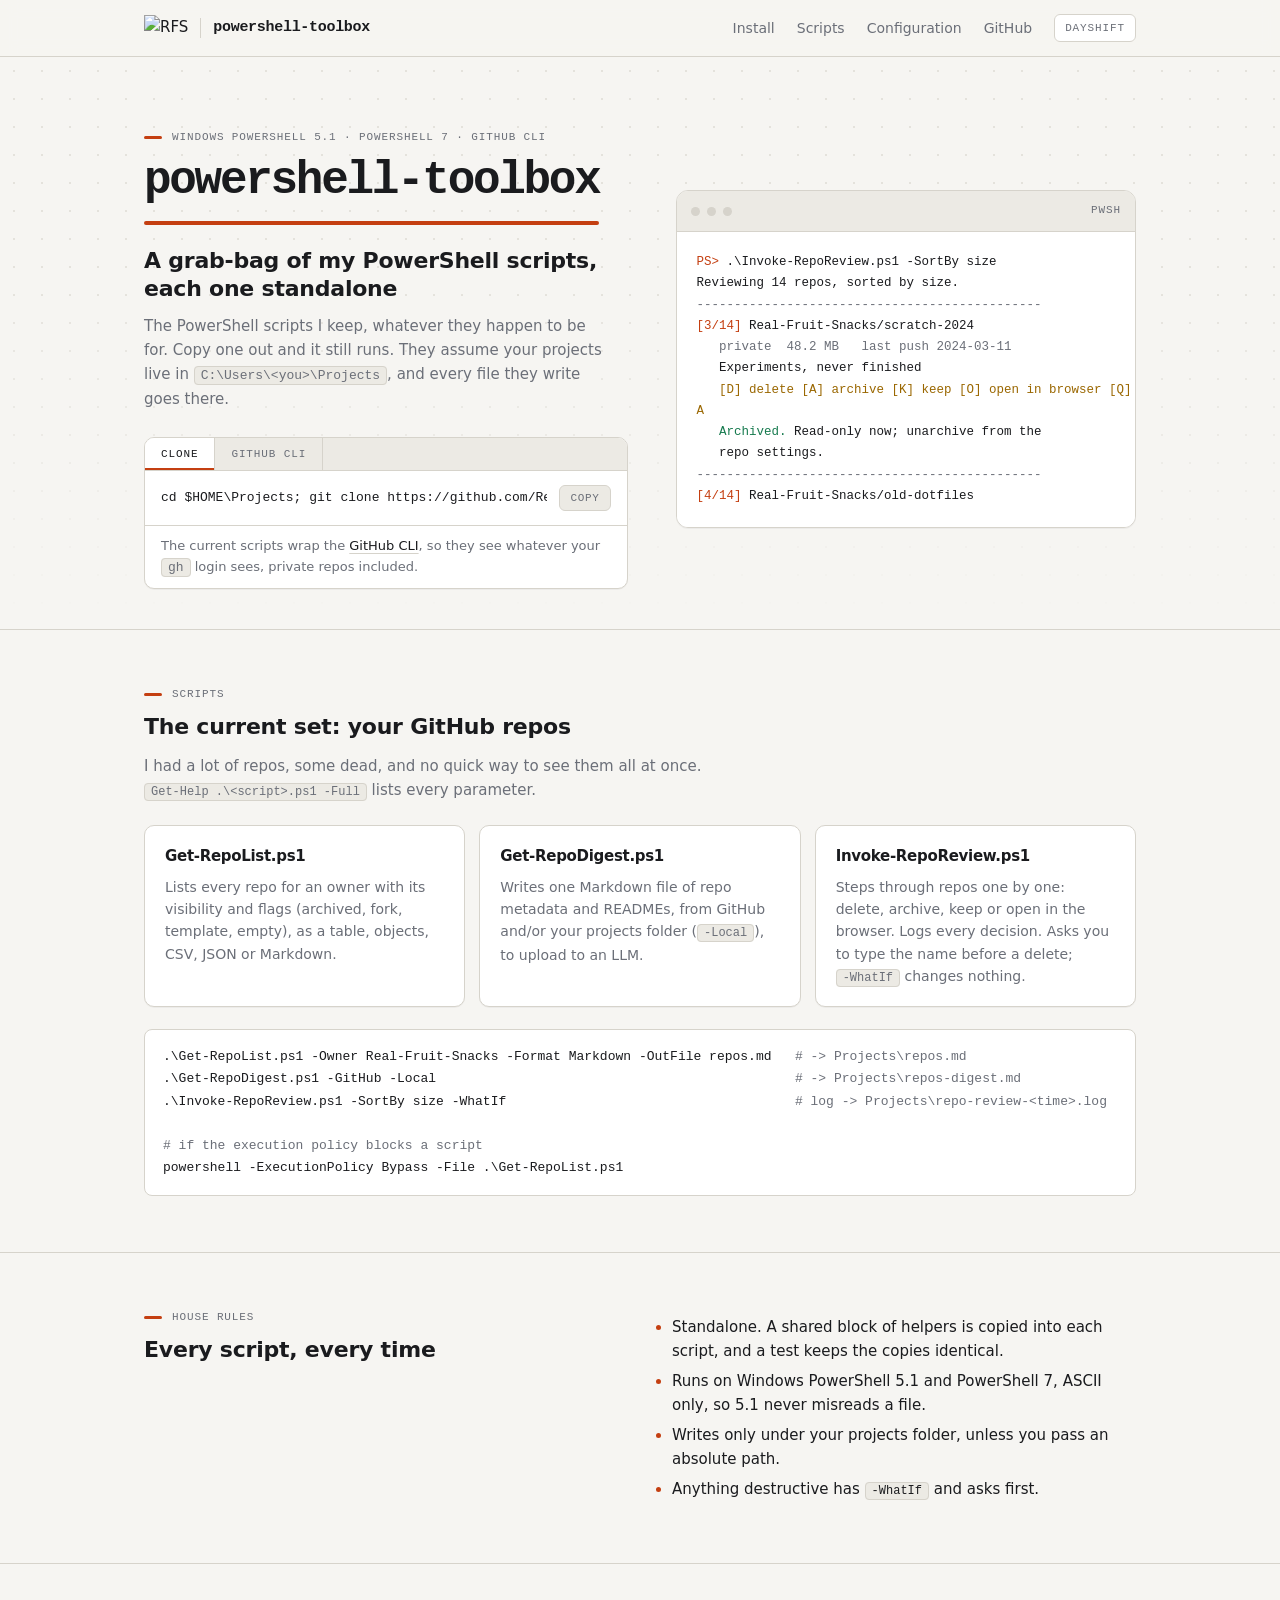
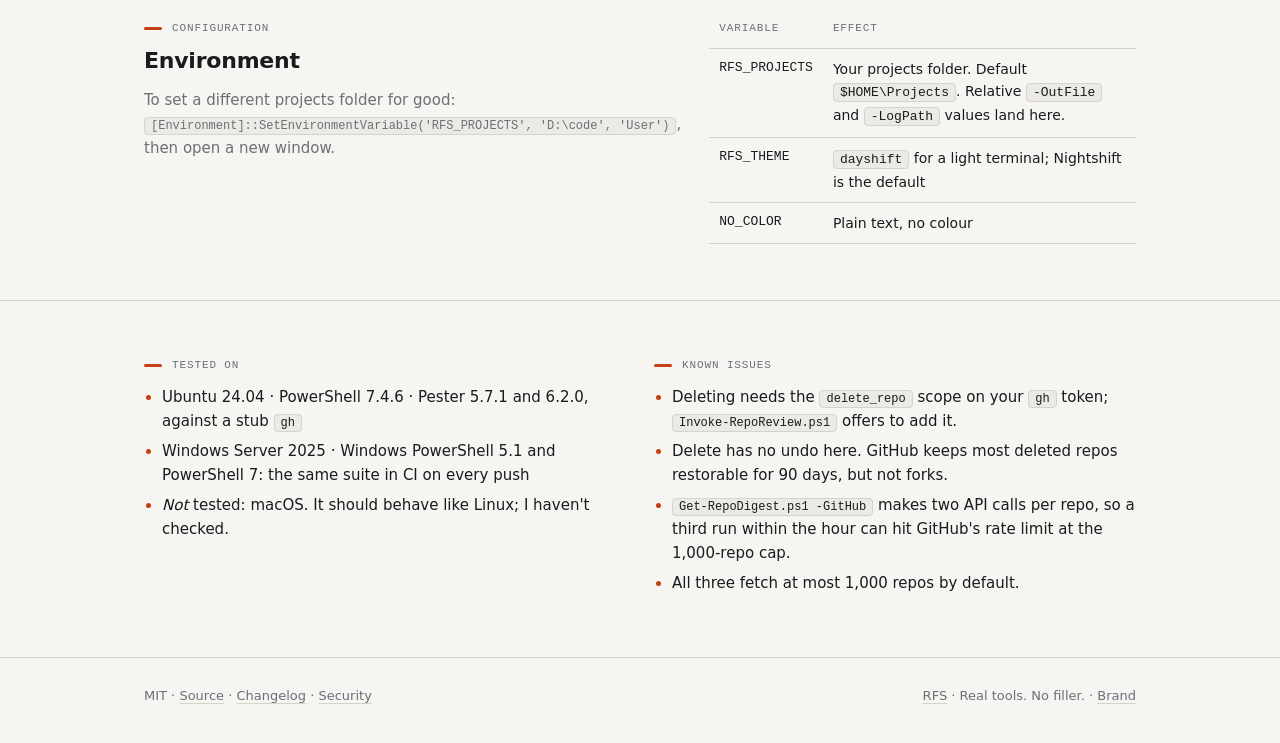
==== docs/index.html @ f589bc60 "Add a GitHub Pages site in docs/" ====
<!DOCTYPE html>
<html lang="en">
<head>
<meta charset="UTF-8">
<meta name="viewport" content="width=device-width, initial-scale=1.0">
<title>powershell-toolbox — a grab-bag of PowerShell scripts, each one standalone</title>
<meta name="description" content="Standalone PowerShell scripts. The current set lists, digests and reviews your GitHub repos through the GitHub CLI. Windows PowerShell 5.1 and PowerShell 7.">
<link rel="canonical" href="https://real-fruit-snacks.github.io/powershell-toolbox/">
<meta property="og:title" content="powershell-toolbox">
<meta property="og:description" content="A grab-bag of my PowerShell scripts, each one standalone">
<meta property="og:type" content="website">
<meta property="og:url" content="https://real-fruit-snacks.github.io/powershell-toolbox/">
<meta property="og:image" content="https://real-fruit-snacks.github.io/powershell-toolbox/assets/cover-dark.png">
<meta property="og:image:width" content="1200">
<meta property="og:image:height" content="560">
<meta property="og:image:alt" content="Invoke-RepoReview.ps1 in a PowerShell window: repo 3 of 14 shown with its size and last push, archived with A, then the next repo">
<meta name="twitter:card" content="summary_large_image">
<link rel="icon" href="assets/icon.svg" type="image/svg+xml">
<link rel="icon" href="assets/favicon.ico" sizes="48x48">
<link rel="apple-touch-icon" href="assets/apple-touch-icon.png">
<meta name="theme-color" content="#0C0D10">
<script>
  // Theme before first paint: a saved choice wins, otherwise follow the OS.
  (function () {
    try {
      var t = localStorage.getItem('rfs-theme');
      if (t === 'nightshift' || t === 'dayshift') document.documentElement.setAttribute('data-theme', t);
    } catch (e) {}
  })();
</script>
<link rel="preload" href="assets/fonts/ibm-plex-sans-latin-400-normal.woff2" as="font" type="font/woff2" crossorigin>
<link rel="preload" href="assets/fonts/ibm-plex-mono-latin-600-normal.woff2" as="font" type="font/woff2" crossorigin>
<link rel="stylesheet" href="assets/rfs.css">
<link rel="stylesheet" href="assets/site.css">
</head>
<body>

<header class="site">
  <div class="wrap">
    <a class="brand" href="https://real-fruit-snacks.github.io/" aria-label="RFS home">
      <picture>
        <source media="(prefers-color-scheme: dark)" srcset="https://raw.githubusercontent.com/Real-Fruit-Snacks/rfs-brand/main/assets/rfs-lockup-dark.svg">
        <img alt="RFS" src="https://raw.githubusercontent.com/Real-Fruit-Snacks/rfs-brand/main/assets/rfs-lockup-light.svg" data-lockup>
      </picture>
      <span class="sep" aria-hidden="true"></span>
      <span class="name">powershell-toolbox</span>
    </a>
    <nav>
      <a href="#install">Install</a>
      <a href="#scripts">Scripts</a>
      <a href="#config">Configuration</a>
      <a class="keep" href="https://github.com/Real-Fruit-Snacks/powershell-toolbox">GitHub</a>
      <button class="toggle" type="button" id="theme" aria-label="Switch between Nightshift and Dayshift"><span class="night">Nightshift</span><span class="day">Dayshift</span></button>
    </nav>
  </div>
</header>

<div class="hero">
  <div class="grid-bg" aria-hidden="true"></div>
  <div class="glow" aria-hidden="true"></div>
  <div class="wrap">
    <div>
      <p class="label">Windows PowerShell 5.1 · PowerShell 7 · GitHub CLI</p>
      <h1 class="long">powershell-toolbox</h1>
      <p class="lead">A grab-bag of my PowerShell scripts, each one standalone</p>
      <p class="sub">The PowerShell scripts I keep, whatever they happen to be for. Copy one out and it still runs. They assume your projects live in <code>C:\Users\&lt;you&gt;\Projects</code>, and every file they write goes there.</p>

      <div class="install" id="install">
        <div class="tabs" role="tablist">
          <button role="tab" aria-selected="true" data-pane="clone">Clone</button>
          <button role="tab" aria-selected="false" data-pane="gh">GitHub CLI</button>
        </div>
        <div class="pane" data-active data-id="clone"><pre><code>cd $HOME\Projects; git clone https://github.com/Real-Fruit-Snacks/powershell-toolbox; cd powershell-toolbox</code></pre><button class="copy" data-copy="cd $HOME\Projects; git clone https://github.com/Real-Fruit-Snacks/powershell-toolbox; cd powershell-toolbox">Copy</button></div>
        <div class="pane" data-id="gh"><pre><code>winget install GitHub.cli; gh auth login</code></pre><button class="copy" data-copy="winget install GitHub.cli; gh auth login">Copy</button></div>
        <div class="foot">The current scripts wrap the <a href="https://cli.github.com/">GitHub CLI</a>, so they see whatever your <code>gh</code> login sees, private repos included.</div>
      </div>
    </div>
    <div class="term" aria-label="Example: Invoke-RepoReview.ps1 archiving a repo">
      <div class="bar"><i></i><i></i><i></i><span>pwsh</span></div>
<pre><code><span class="p">PS&gt;</span> .\Invoke-RepoReview.ps1 -SortBy size
Reviewing 14 repos, sorted by size.
<span class="c">----------------------------------------------</span>
<span class="p">[3/14]</span> Real-Fruit-Snacks/scratch-2024
   <span class="c">private  48.2 MB   last push 2024-03-11</span>
   Experiments, never finished
   <span class="a">[D] delete [A] archive [K] keep [O] open in browser [Q] quit</span>
<span class="a">A</span>
   <span class="s">Archived.</span> Read-only now; unarchive from the
   repo settings.
<span class="c">----------------------------------------------</span>
<span class="p">[4/14]</span> Real-Fruit-Snacks/old-dotfiles</code></pre>
    </div>
  </div>
</div>

<section id="scripts">
  <div class="wrap">
    <p class="label">Scripts</p>
    <h2>The current set: your GitHub repos</h2>
    <p class="mute" style="max-width:70ch">I had a lot of repos, some dead, and no quick way to see them all at once. <code>Get-Help .\&lt;script&gt;.ps1 -Full</code> lists every parameter.</p>
    <div class="cards" style="margin-top:22px">
      <div class="card"><h3>Get-RepoList.ps1</h3><p>Lists every repo for an owner with its visibility and flags (archived, fork, template, empty), as a table, objects, CSV, JSON or Markdown.</p></div>
      <div class="card"><h3>Get-RepoDigest.ps1</h3><p>Writes one Markdown file of repo metadata and READMEs, from GitHub and/or your projects folder (<code>-Local</code>), to upload to an LLM.</p></div>
      <div class="card"><h3>Invoke-RepoReview.ps1</h3><p>Steps through repos one by one: delete, archive, keep or open in the browser. Logs every decision. Asks you to type the name before a delete; <code>-WhatIf</code> changes nothing.</p></div>
    </div>
    <pre style="margin-top:22px"><code>.\Get-RepoList.ps1 -Owner Real-Fruit-Snacks -Format Markdown -OutFile repos.md   <span class="c"># -&gt; Projects\repos.md</span>
.\Get-RepoDigest.ps1 -GitHub -Local                                              <span class="c"># -&gt; Projects\repos-digest.md</span>
.\Invoke-RepoReview.ps1 -SortBy size -WhatIf                                     <span class="c"># log -&gt; Projects\repo-review-&lt;time&gt;.log</span>

<span class="c"># if the execution policy blocks a script</span>
powershell -ExecutionPolicy Bypass -File .\Get-RepoList.ps1</code></pre>
  </div>
</section>

<section id="rules">
  <div class="wrap two">
    <div>
      <p class="label">House rules</p>
      <h2>Every script, every time</h2>
    </div>
    <ul class="plain">
      <li>Standalone. A shared block of helpers is copied into each script, and a test keeps the copies identical.</li>
      <li>Runs on Windows PowerShell 5.1 and PowerShell 7, ASCII only, so 5.1 never misreads a file.</li>
      <li>Writes only under your projects folder, unless you pass an absolute path.</li>
      <li>Anything destructive has <code>-WhatIf</code> and asks first.</li>
    </ul>
  </div>
</section>

<section id="config">
  <div class="wrap two">
    <div>
      <p class="label">Configuration</p>
      <h2>Environment</h2>
      <p class="mute">To set a different projects folder for good: <code>[Environment]::SetEnvironmentVariable('RFS_PROJECTS', 'D:\code', 'User')</code>, then open a new window.</p>
    </div>
    <table>
      <tr><th>Variable</th><th>Effect</th></tr>
      <tr><td>RFS_PROJECTS</td><td>Your projects folder. Default <code>$HOME\Projects</code>. Relative <code>-OutFile</code> and <code>-LogPath</code> values land here.</td></tr>
      <tr><td>RFS_THEME</td><td><code>dayshift</code> for a light terminal; Nightshift is the default</td></tr>
      <tr><td>NO_COLOR</td><td>Plain text, no colour</td></tr>
    </table>
  </div>
</section>

<section id="tested">
  <div class="wrap two">
    <div>
      <p class="label">Tested on</p>
      <ul class="plain">
        <li>Ubuntu 24.04 · PowerShell 7.4.6 · Pester 5.7.1 and 6.2.0, against a stub <code>gh</code></li>
        <li>Windows Server 2025 · Windows PowerShell 5.1 and PowerShell 7: the same suite in CI on every push</li>
        <li><em>Not</em> tested: macOS. It should behave like Linux; I haven't checked.</li>
      </ul>
    </div>
    <div>
      <p class="label">Known issues</p>
      <ul class="plain">
        <li>Deleting needs the <code>delete_repo</code> scope on your <code>gh</code> token; <code>Invoke-RepoReview.ps1</code> offers to add it.</li>
        <li>Delete has no undo here. GitHub keeps most deleted repos restorable for 90 days, but not forks.</li>
        <li><code>Get-RepoDigest.ps1 -GitHub</code> makes two API calls per repo, so a third run within the hour can hit GitHub's rate limit at the 1,000-repo cap.</li>
        <li>All three fetch at most 1,000 repos by default.</li>
      </ul>
    </div>
  </div>
</section>

<footer>
  <div class="wrap">
    <span>MIT · <a href="https://github.com/Real-Fruit-Snacks/powershell-toolbox">Source</a> · <a href="https://github.com/Real-Fruit-Snacks/powershell-toolbox/blob/main/CHANGELOG.md">Changelog</a> · <a href="https://github.com/Real-Fruit-Snacks/powershell-toolbox/blob/main/SECURITY.md">Security</a></span>
    <span><a href="https://real-fruit-snacks.github.io/">RFS</a> · Real tools. No filler. · <a href="https://github.com/Real-Fruit-Snacks/rfs-brand/blob/main/BRAND.md">Brand</a></span>
  </div>
</footer>

<script src="assets/site.js"></script>
</body>
</html>
---- docs/assets/rfs.css ----
/* RFS themes — Nightshift (default, dark) and Dayshift (light). Accent color is Ember. */
:root, :root[data-theme="nightshift"]{
  --rfs-bg:#0C0D10;
  --rfs-surface:#13151A;
  --rfs-raised:#1A1D24;
  --rfs-line:#262A33;
  --rfs-text:#E8E6E1;
  --rfs-mute:#8A8F99;
  --rfs-primary:#FF6A3D;
  --rfs-accent:#FFC247;
  --rfs-signal:#3DDC97;
  --rfs-code-bg:#070809;
  --rfs-font-sans:"IBM Plex Sans", Inter, system-ui, sans-serif;
  --rfs-font-mono:"IBM Plex Mono", "JetBrains Mono", ui-monospace, monospace;
}
@media (prefers-color-scheme: light){:root:not([data-theme="nightshift"]){
  --rfs-bg:#F6F5F2;
  --rfs-surface:#FFFFFF;
  --rfs-raised:#ECEAE4;
  --rfs-line:#D6D3CB;
  --rfs-text:#1A1B1E;
  --rfs-mute:#6B6F78;
  --rfs-primary:#C43F11;
  --rfs-accent:#9A6700;
  --rfs-signal:#167A4E;
  --rfs-code-bg:#FFFFFF;
}}
:root[data-theme="dayshift"]{
  --rfs-bg:#F6F5F2;
  --rfs-surface:#FFFFFF;
  --rfs-raised:#ECEAE4;
  --rfs-line:#D6D3CB;
  --rfs-text:#1A1B1E;
  --rfs-mute:#6B6F78;
  --rfs-primary:#C43F11;
  --rfs-accent:#9A6700;
  --rfs-signal:#167A4E;
  --rfs-code-bg:#FFFFFF;
}
---- docs/assets/site.css ----
/* RFS project page styles (shared by every Real-Fruit-Snacks tool page). Colours: rfs.css. */
@font-face { font-family: "IBM Plex Sans"; font-weight: 400; font-display: swap; src: url(fonts/ibm-plex-sans-latin-400-normal.woff2) format("woff2"); }
@font-face { font-family: "IBM Plex Sans"; font-weight: 600; font-display: swap; src: url(fonts/ibm-plex-sans-latin-600-normal.woff2) format("woff2"); }
@font-face { font-family: "IBM Plex Sans"; font-weight: 700; font-display: swap; src: url(fonts/ibm-plex-sans-latin-700-normal.woff2) format("woff2"); }
@font-face { font-family: "IBM Plex Mono"; font-weight: 400; font-display: swap; src: url(fonts/ibm-plex-mono-latin-400-normal.woff2) format("woff2"); }
@font-face { font-family: "IBM Plex Mono"; font-weight: 500; font-display: swap; src: url(fonts/ibm-plex-mono-latin-500-normal.woff2) format("woff2"); }
@font-face { font-family: "IBM Plex Mono"; font-weight: 600; font-display: swap; src: url(fonts/ibm-plex-mono-latin-600-normal.woff2) format("woff2"); }

:root { --glow: 0 0 0 transparent; --card-shadow: none; color-scheme: dark; }
:root[data-theme="dayshift"] { color-scheme: light; --card-shadow: 0 1px 0 rgba(0,0,0,.04); }
@media (prefers-color-scheme: light) { :root:not([data-theme="nightshift"]) { color-scheme: light; --card-shadow: 0 1px 0 rgba(0,0,0,.04); } }

* { box-sizing: border-box; }
html { background: var(--rfs-bg); scroll-behavior: smooth; }
body { margin: 0; background: var(--rfs-bg); color: var(--rfs-text); font-family: var(--rfs-font-sans);
  font-size: 15px; line-height: 1.6; -webkit-font-smoothing: antialiased; }
::selection { background: color-mix(in srgb, var(--rfs-primary) 28%, transparent); }
a { color: var(--rfs-text); text-decoration: underline; text-decoration-color: var(--rfs-line); text-underline-offset: 3px; }
a:hover { text-decoration-color: var(--rfs-primary); }
code, kbd { font-family: var(--rfs-font-mono); font-size: 13px; }
code { background: var(--rfs-raised); border: 1px solid var(--rfs-line); border-radius: 4px; padding: 1px 6px; }
pre { font-family: var(--rfs-font-mono); font-size: 13px; line-height: 1.7; background: var(--rfs-code-bg); color: var(--rfs-text);
  border: 1px solid var(--rfs-line); border-radius: 8px; padding: 16px 18px; overflow-x: auto; margin: 0; }
pre code { background: none; border: 0; padding: 0; font-size: inherit; }
pre .c { color: var(--rfs-mute); } pre .p { color: var(--rfs-primary); } pre .a { color: var(--rfs-accent); } pre .s { color: var(--rfs-signal); }
.wrap { max-width: 1040px; margin: 0 auto; padding: 0 24px; }
.label { font-family: var(--rfs-font-mono); font-size: 11px; font-weight: 500; letter-spacing: .08em; text-transform: uppercase; color: var(--rfs-mute); margin: 0 0 10px; }
.label::before { content: ""; display: inline-block; width: 18px; height: 3px; border-radius: 2px; background: var(--rfs-primary); vertical-align: middle; margin-right: 10px; }
h1, h2, h3 { margin: 0; font-weight: 700; letter-spacing: -0.02em; }
h2 { font-size: 22px; font-weight: 600; letter-spacing: -0.01em; line-height: 1.2; margin-bottom: 14px; }
p { margin: 0 0 12px; }
.mute { color: var(--rfs-mute); }

/* header */
header.site { position: sticky; top: 0; z-index: 10; background: color-mix(in srgb, var(--rfs-bg) 86%, transparent);
  backdrop-filter: blur(8px); border-bottom: 1px solid var(--rfs-line); }
header.site .wrap { display: flex; align-items: center; justify-content: space-between; height: 56px; gap: 16px; }
.brand { display: flex; align-items: center; gap: 12px; text-decoration: none; }
.brand img { height: 26px; display: block; }
.brand .sep { width: 1px; height: 20px; background: var(--rfs-line); }
.brand .name { font-family: var(--rfs-font-mono); font-weight: 600; font-size: 15px; letter-spacing: -0.02em; color: var(--rfs-text); }
nav { display: flex; align-items: center; gap: 22px; }
nav a { color: var(--rfs-mute); font-size: 14px; text-decoration: none; }
nav a:hover { color: var(--rfs-text); }
.toggle { font-family: var(--rfs-font-mono); font-size: 11px; letter-spacing: .08em; text-transform: uppercase; color: var(--rfs-mute);
  background: var(--rfs-surface); border: 1px solid var(--rfs-line); border-radius: 6px; padding: 7px 10px; cursor: pointer; }
.toggle:hover { color: var(--rfs-text); border-color: var(--rfs-mute); }
.toggle .night, .toggle .day { display: none; }
:root:not([data-theme="dayshift"]) .toggle .night { display: inline; }
:root[data-theme="dayshift"] .toggle .day { display: inline; }
@media (prefers-color-scheme: light) { :root:not([data-theme="nightshift"]) .toggle .night { display: none; } :root:not([data-theme="nightshift"]) .toggle .day { display: inline; } }
@media (max-width: 760px) { nav a:not(.keep) { display: none; } }
@media (max-width: 480px) { nav { gap: 12px; } nav a.keep.wide { display: none; } }

/* hero */
.hero { padding: 72px 0 40px; position: relative; overflow: hidden; }
.hero .grid-bg { position: absolute; inset: 0; background-image: radial-gradient(var(--rfs-line) 1px, transparent 1px); background-size: 28px 28px; opacity: .55;
  -webkit-mask-image: linear-gradient(to bottom, #000 40%, transparent); mask-image: linear-gradient(to bottom, #000 40%, transparent); pointer-events: none; }
:root:not([data-theme="dayshift"]) .hero .glow { position: absolute; left: -10%; top: -30%; width: 60%; height: 120%;
  background: radial-gradient(closest-side, color-mix(in srgb, var(--rfs-primary) 22%, transparent), transparent); pointer-events: none; }
@media (prefers-color-scheme: light) { :root:not([data-theme="nightshift"]) .hero .glow { display: none; } }
.hero .wrap { position: relative; display: grid; grid-template-columns: 1.05fr 1fr; gap: 48px; align-items: center; }
.hero .wrap > * { min-width: 0; }
@media (max-width: 860px) { .hero .wrap { grid-template-columns: 1fr; } }
.hero h1 { font-family: var(--rfs-font-mono); font-size: 56px; line-height: 1.05; letter-spacing: -0.05em; font-weight: 600; width: fit-content; }
.hero h1::after { content: ""; display: block; width: 100%; height: 4px; border-radius: 2px; background: var(--rfs-primary); margin-top: 16px; }
.hero .lead { font-size: 22px; font-weight: 600; letter-spacing: -0.01em; margin: 22px 0 10px; line-height: 1.3; }
.hero .sub { color: var(--rfs-mute); font-size: 15px; max-width: 48ch; }
.install { margin-top: 26px; background: var(--rfs-surface); border: 1px solid var(--rfs-line); border-radius: 10px; overflow: hidden; box-shadow: var(--card-shadow); }
.install .tabs { display: flex; border-bottom: 1px solid var(--rfs-line); background: var(--rfs-raised); }
.install .tabs button { font-family: var(--rfs-font-mono); font-size: 11px; letter-spacing: .08em; text-transform: uppercase; color: var(--rfs-mute);
  background: none; border: 0; border-right: 1px solid var(--rfs-line); padding: 10px 16px; cursor: pointer; }
.install .tabs button[aria-selected="true"] { color: var(--rfs-text); background: var(--rfs-surface); box-shadow: inset 0 -2px 0 var(--rfs-primary); }
.install .pane { display: none; padding: 14px 16px; }
.install .pane[data-active] { display: flex; align-items: center; justify-content: space-between; gap: 12px; }
.install pre { border: 0; padding: 0; background: none; flex: 1; min-width: 0; }
.install .copy { font-family: var(--rfs-font-mono); font-size: 11px; letter-spacing: .06em; text-transform: uppercase; color: var(--rfs-mute);
  border: 1px solid var(--rfs-line); background: var(--rfs-raised); border-radius: 6px; padding: 6px 10px; cursor: pointer; white-space: nowrap; }
.install .copy:hover { color: var(--rfs-text); border-color: var(--rfs-mute); }
.install .foot { border-top: 1px solid var(--rfs-line); padding: 10px 16px; font-size: 13px; color: var(--rfs-mute); }
.install .foot a { color: var(--rfs-text); }
.term { background: var(--rfs-code-bg); border: 1px solid var(--rfs-line); border-radius: 12px; overflow: hidden; box-shadow: var(--card-shadow); }
:root:not([data-theme="dayshift"]) .term { box-shadow: 0 0 80px color-mix(in srgb, var(--rfs-primary) 14%, transparent); }
@media (prefers-color-scheme: light) { :root:not([data-theme="nightshift"]) .term { box-shadow: var(--card-shadow); } }
.term .bar { display: flex; align-items: center; gap: 7px; padding: 11px 14px; background: var(--rfs-raised); border-bottom: 1px solid var(--rfs-line); }
.term .bar i { width: 9px; height: 9px; border-radius: 50%; background: var(--rfs-line); }
.term .bar span { margin-left: auto; font-family: var(--rfs-font-mono); font-size: 11px; letter-spacing: .08em; text-transform: uppercase; color: var(--rfs-mute); }
.term pre { border: 0; border-radius: 0; padding: 20px 20px; font-size: 12.5px; }

/* sections */
section { padding: 56px 0; border-top: 1px solid var(--rfs-line); }
.two { display: grid; grid-template-columns: 1fr 1fr; gap: 28px; }
@media (max-width: 760px) { .two { grid-template-columns: 1fr; } }
.cards { display: grid; grid-template-columns: repeat(auto-fit, minmax(290px, 1fr)); gap: 14px; }
.card { background: var(--rfs-surface); border: 1px solid var(--rfs-line); border-radius: 10px; padding: 18px 20px; box-shadow: var(--card-shadow); }
.card h3 { font-size: 15px; font-weight: 600; margin-bottom: 8px; }
.card p { margin: 0; color: var(--rfs-mute); font-size: 14px; }
.card p code, li code, .mute code { font-size: 12px; white-space: nowrap; }
table { width: 100%; border-collapse: collapse; font-size: 14px; }
th { text-align: left; font-family: var(--rfs-font-mono); font-size: 11px; font-weight: 500; letter-spacing: .08em; text-transform: uppercase; color: var(--rfs-mute);
  padding: 0 10px 10px; border-bottom: 1px solid var(--rfs-line); }
td { padding: 9px 10px; border-bottom: 1px solid var(--rfs-line); vertical-align: top; }
td:first-child { font-family: var(--rfs-font-mono); font-size: 13px; white-space: nowrap; }
td .k { background: var(--rfs-raised); border: 1px solid var(--rfs-line); border-radius: 4px; padding: 1px 6px; }
ul.plain { margin: 0; padding-left: 18px; }
ul.plain li { margin: 6px 0; }
ul.plain li::marker { color: var(--rfs-primary); }
.gallery { display: grid; gap: 28px; }
.gallery figure { margin: 0; }
.gallery img { width: 100%; height: auto; display: block; border: 1px solid var(--rfs-line); border-radius: 10px; }
.gallery figcaption { font-size: 13px; color: var(--rfs-mute); margin-top: 10px; }
.gallery .pair { display: grid; grid-template-columns: 1fr 1fr; gap: 28px; }
.gallery .side { align-self: center; color: var(--rfs-mute); font-size: 15px; }
.gallery .side p { margin: 0 0 10px; }
@media (max-width: 760px) { .gallery .pair { grid-template-columns: 1fr; } }
.cli-grid { display: grid; grid-template-columns: 1fr; gap: 14px; }
footer { border-top: 1px solid var(--rfs-line); padding: 28px 0 40px; color: var(--rfs-mute); font-size: 13px; }
footer .wrap { display: flex; justify-content: space-between; flex-wrap: wrap; gap: 12px; align-items: center; }
footer a { color: var(--rfs-mute); }

/* additions for the shared page set */
.btn { display: inline-flex; align-items: center; gap: 8px; font-family: var(--rfs-font-mono); font-size: 12px; letter-spacing: .06em; text-transform: uppercase;
  text-decoration: none; color: var(--rfs-text); background: var(--rfs-surface); border: 1px solid var(--rfs-line); border-radius: 8px; padding: 9px 14px; }
.btn:hover { border-color: var(--rfs-mute); }
.btn.primary { background: var(--rfs-primary); border-color: var(--rfs-primary); color: var(--rfs-bg); }
.actions { display: flex; flex-wrap: wrap; gap: 10px; margin-top: 18px; }
ol.steps { margin: 0; padding: 0; list-style: none; counter-reset: s; display: grid; gap: 12px; }
ol.steps li { counter-increment: s; position: relative; padding-left: 40px; }
ol.steps li::before { content: counter(s, decimal-leading-zero); position: absolute; left: 0; top: 1px; font-family: var(--rfs-font-mono); font-size: 12px; color: var(--rfs-primary); }
.shot { width: 100%; height: auto; display: block; border: 1px solid var(--rfs-line); border-radius: 12px; box-shadow: var(--card-shadow); }
.swatches { display: grid; grid-template-columns: repeat(auto-fill, minmax(150px, 1fr)); gap: 12px; }
.sw { border: 1px solid var(--rfs-line); border-radius: 10px; overflow: hidden; background: var(--rfs-surface); }
.sw i { display: block; height: 64px; }
.sw div { padding: 10px 12px; font-size: 13px; }
.sw b { display: block; font-weight: 600; }
.sw code { background: none; border: 0; padding: 0; color: var(--rfs-mute); font-size: 12px; }
td { overflow-wrap: anywhere; }
td:first-child { overflow-wrap: normal; }
@media (max-width: 480px) { td:first-child { font-size: 12px; padding-right: 6px; } }
.hero h1.long { font-size: 46px; }
@media (max-width: 480px) { .hero h1, .hero h1.long { font-size: 34px; } .card p code, li code, .mute code, p code { white-space: normal; overflow-wrap: anywhere; } }
@media (max-width: 480px) { .brand picture, .brand .sep { display: none; } .brand .name { overflow: hidden; text-overflow: ellipsis; white-space: nowrap; max-width: 52vw; } }
/* theme-specific images: !important so .gallery img / .shot can't re-show the hidden one */
.only-day { display: none !important; }
:root[data-theme="dayshift"] .only-night { display: none !important; } :root[data-theme="dayshift"] .only-day { display: block !important; }
@media (prefers-color-scheme: light) { :root:not([data-theme="nightshift"]) .only-night { display: none !important; } :root:not([data-theme="nightshift"]) .only-day { display: block !important; } }
.hero .full { grid-column: 1 / -1; margin-top: 8px; }
.hero .install.side { margin-top: 0; }
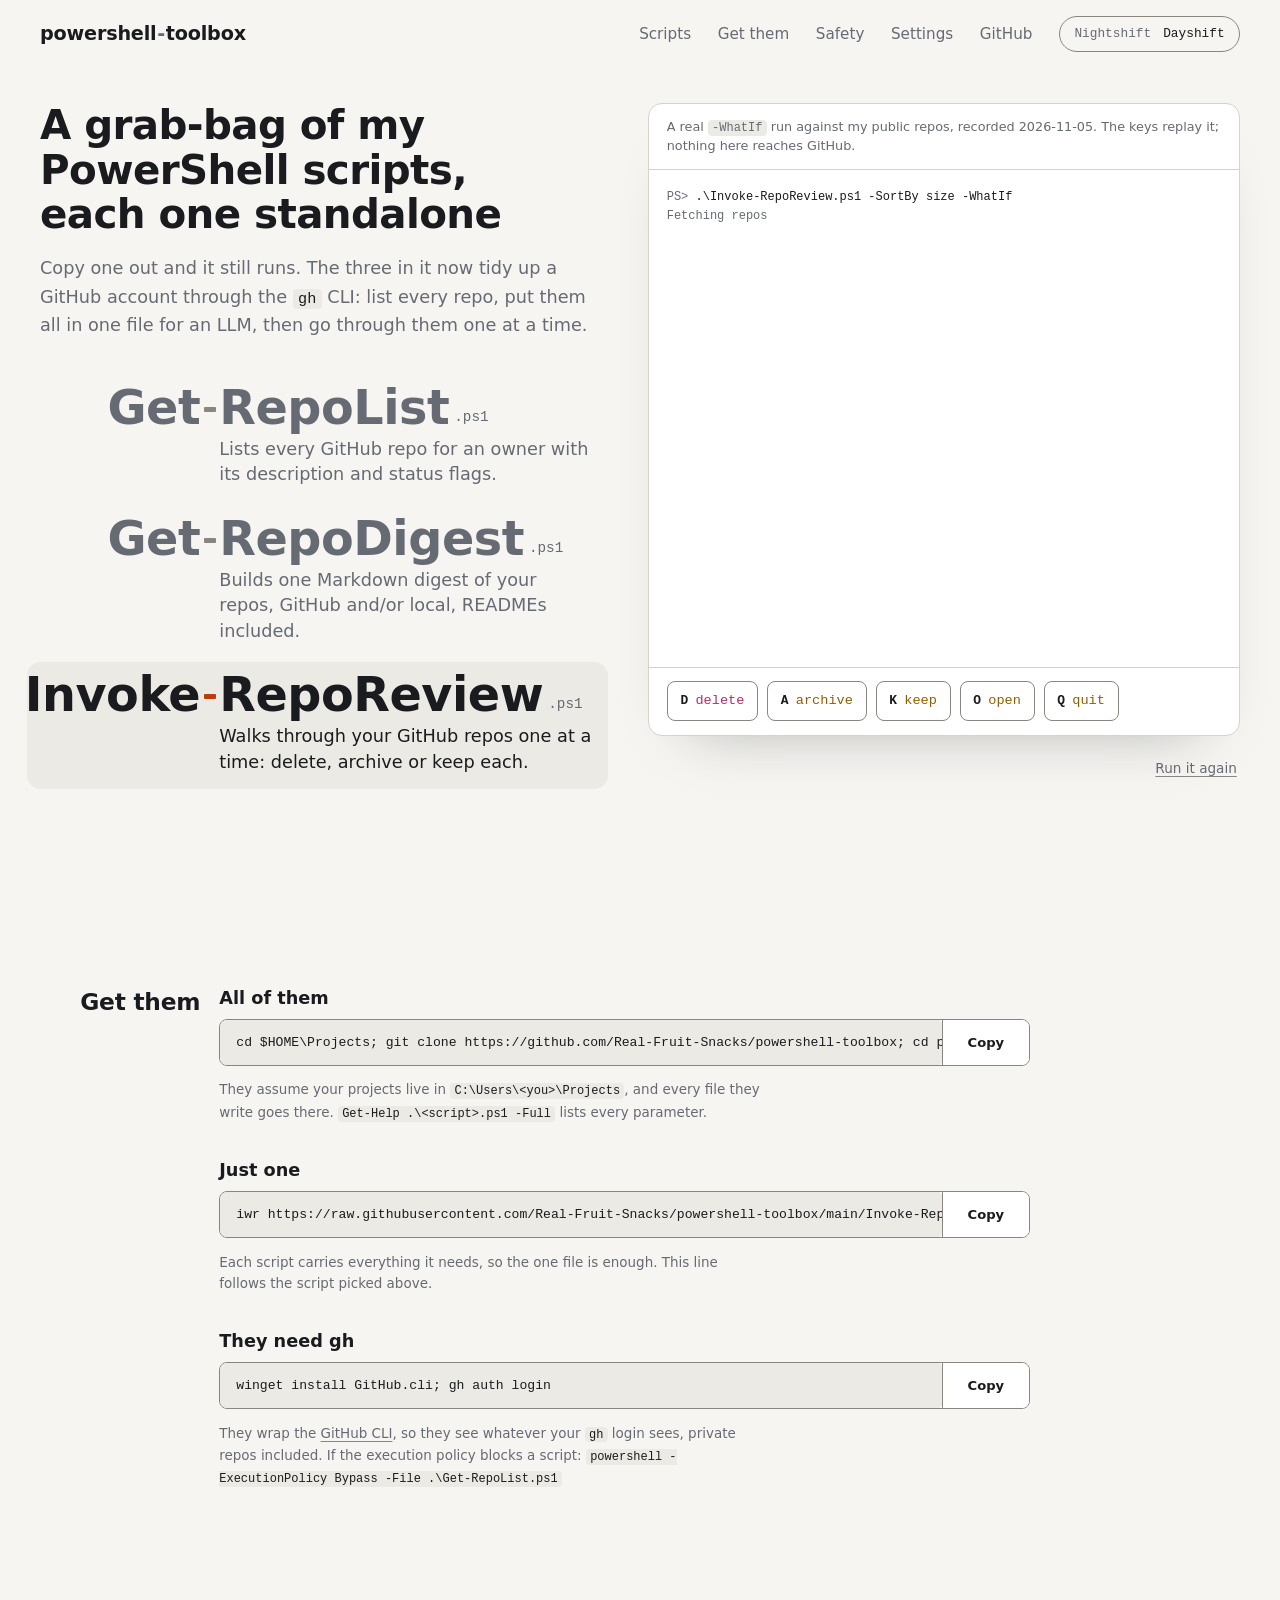
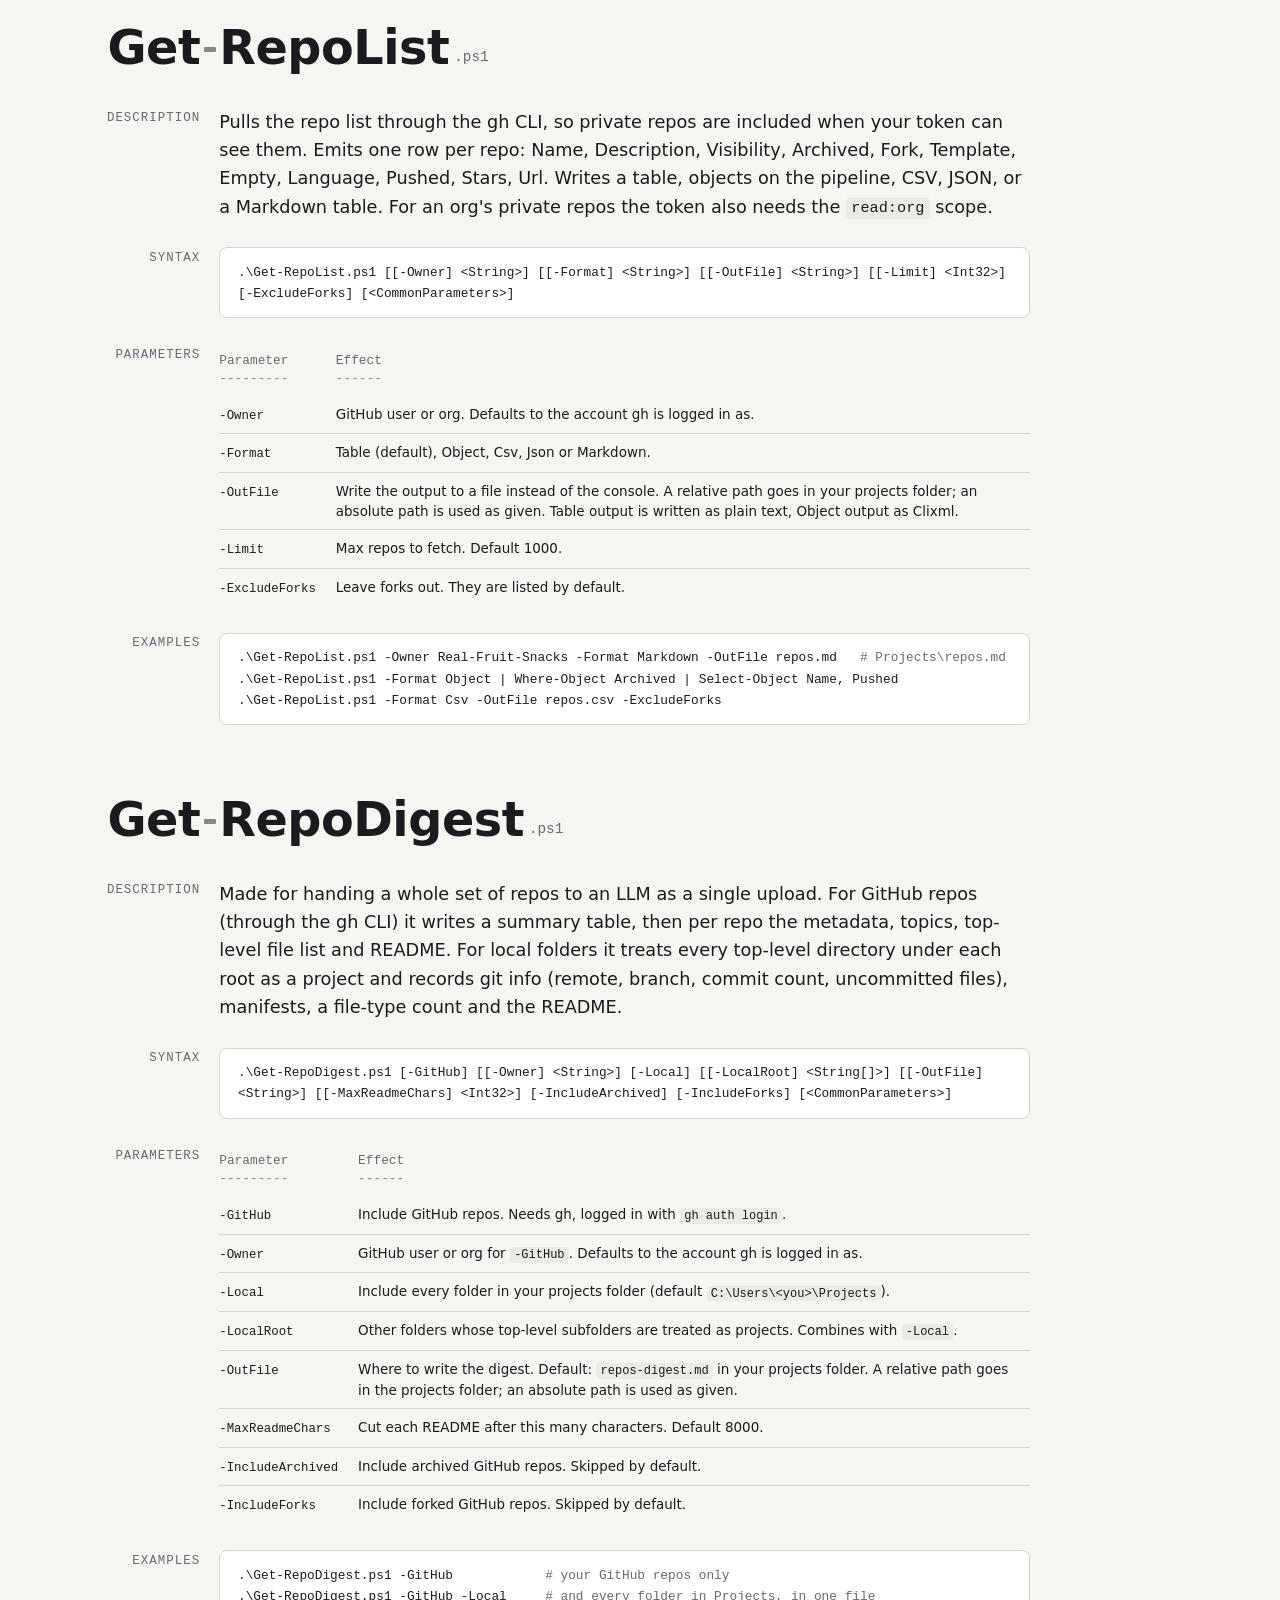
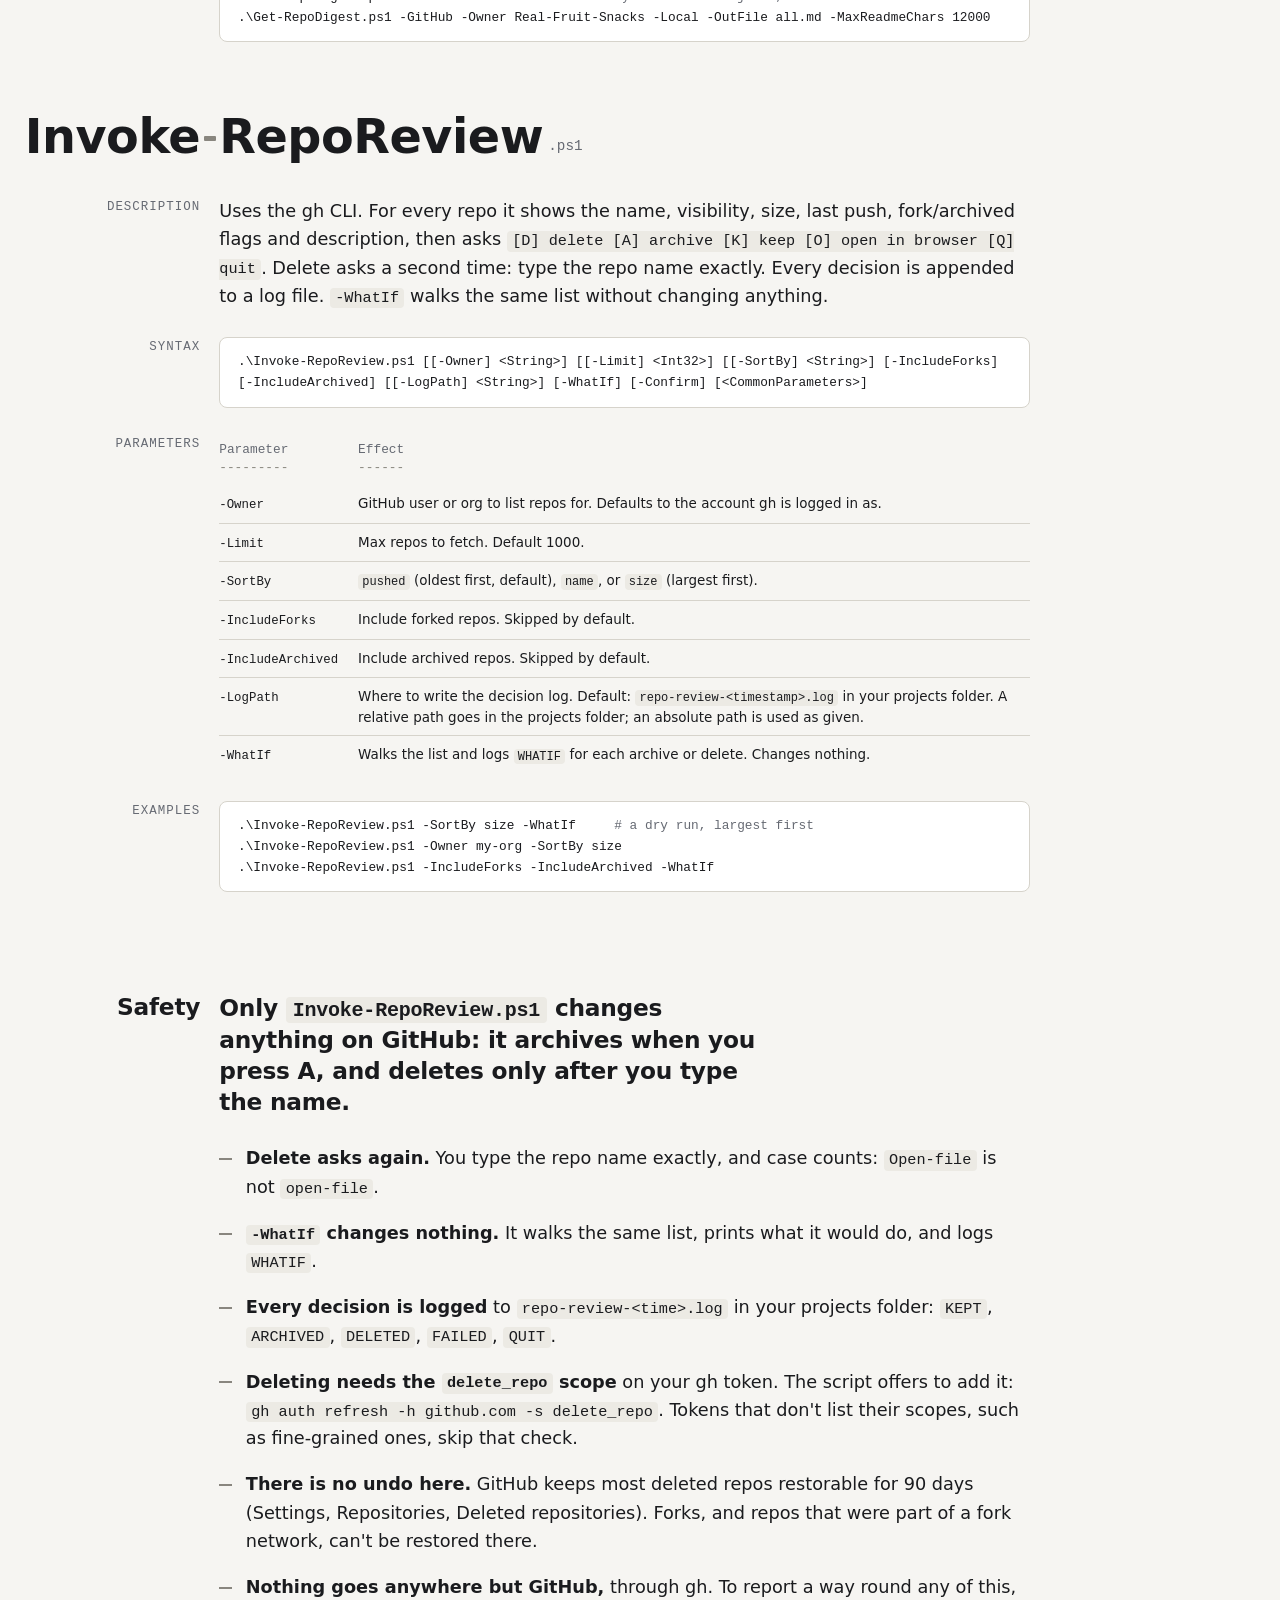
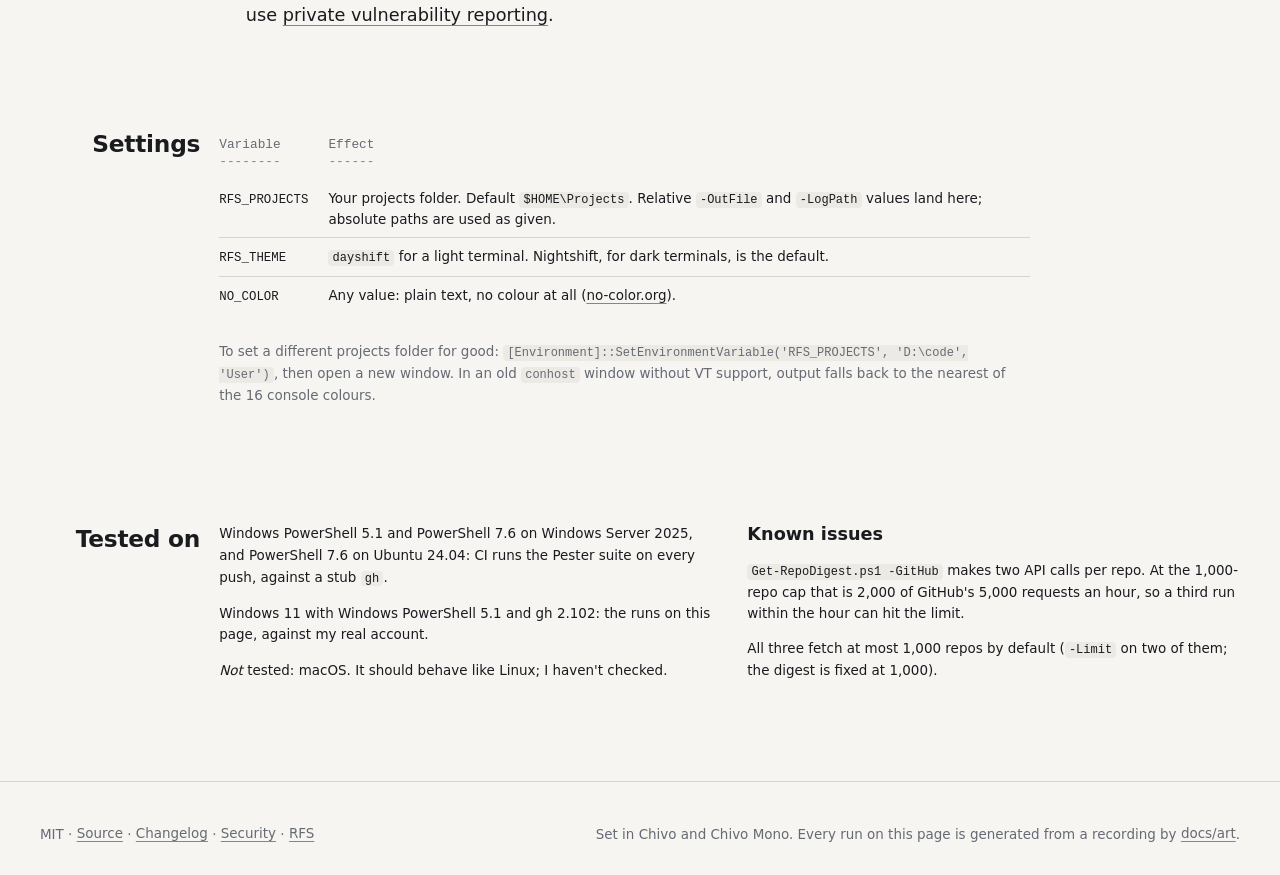
==== commit ad62d617: "New page and README: the scripts hung on their hyphens, with real runs Every script name is Verb-Nou" ====
--- a/docs/index.html
+++ b/docs/index.html
@@ -3,175 +3,359 @@
 <head>
 <meta charset="UTF-8">
 <meta name="viewport" content="width=device-width, initial-scale=1.0">
-<title>powershell-toolbox — a grab-bag of PowerShell scripts, each one standalone</title>
-<meta name="description" content="Standalone PowerShell scripts. The current set lists, digests and reviews your GitHub repos through the GitHub CLI. Windows PowerShell 5.1 and PowerShell 7.">
+<title>powershell-toolbox: a grab-bag of PowerShell scripts, each one standalone</title>
+<meta name="description" content="Standalone PowerShell scripts. The current three list, digest and review your GitHub repos through the GitHub CLI, on Windows PowerShell 5.1 and PowerShell 7. Watch each one's real run, or step through a -WhatIf review yourself.">
 <link rel="canonical" href="https://real-fruit-snacks.github.io/powershell-toolbox/">
 <meta property="og:title" content="powershell-toolbox">
 <meta property="og:description" content="A grab-bag of my PowerShell scripts, each one standalone">
 <meta property="og:type" content="website">
 <meta property="og:url" content="https://real-fruit-snacks.github.io/powershell-toolbox/">
-<meta property="og:image" content="https://real-fruit-snacks.github.io/powershell-toolbox/assets/cover-dark.png">
-<meta property="og:image:width" content="1200">
-<meta property="og:image:height" content="560">
-<meta property="og:image:alt" content="Invoke-RepoReview.ps1 in a PowerShell window: repo 3 of 14 shown with its size and last push, archived with A, then the next repo">
+<meta property="og:image" content="https://real-fruit-snacks.github.io/powershell-toolbox/assets/social.png">
+<meta property="og:image:width" content="1280">
+<meta property="og:image:height" content="640">
+<meta property="og:image:alt" content="powershell-toolbox: Get-RepoList, Get-RepoDigest and Invoke-RepoReview, each name hung on its hyphen">
 <meta name="twitter:card" content="summary_large_image">
-<link rel="icon" href="assets/icon.svg" type="image/svg+xml">
-<link rel="icon" href="assets/favicon.ico" sizes="48x48">
-<link rel="apple-touch-icon" href="assets/apple-touch-icon.png">
+<link rel="icon" href="favicon.ico" sizes="32x32">
+<link rel="icon" href="icon.svg" type="image/svg+xml">
+<link rel="apple-touch-icon" href="apple-touch-icon.png">
+<link rel="manifest" href="manifest.webmanifest">
 <meta name="theme-color" content="#0C0D10">
 <script>
-  // Theme before first paint: a saved choice wins, otherwise follow the OS.
-  (function () {
-    try {
-      var t = localStorage.getItem('rfs-theme');
-      if (t === 'nightshift' || t === 'dayshift') document.documentElement.setAttribute('data-theme', t);
-    } catch (e) {}
-  })();
+  // A saved theme wins over the system setting. The key is shared with the other RFS pages.
+  document.documentElement.className = 'js';
+  try { var t = localStorage.getItem('rfs-theme'); if (t === 'nightshift' || t === 'dayshift') document.documentElement.dataset.theme = t; } catch (e) {}
 </script>
-<link rel="preload" href="assets/fonts/ibm-plex-sans-latin-400-normal.woff2" as="font" type="font/woff2" crossorigin>
-<link rel="preload" href="assets/fonts/ibm-plex-mono-latin-600-normal.woff2" as="font" type="font/woff2" crossorigin>
-<link rel="stylesheet" href="assets/rfs.css">
-<link rel="stylesheet" href="assets/site.css">
+<link rel="preload" href="fonts/chivo-latin-wght.woff2" as="font" type="font/woff2" crossorigin>
+<link rel="preload" href="fonts/chivo-mono-latin-wght.woff2" as="font" type="font/woff2" crossorigin>
+<link rel="stylesheet" href="styles.css">
 </head>
 <body>
-
-<header class="site">
+<a class="skip" href="#install">Skip to the install lines</a>
+
+<header class="top">
   <div class="wrap">
-    <a class="brand" href="https://real-fruit-snacks.github.io/" aria-label="RFS home">
-      <picture>
-        <source media="(prefers-color-scheme: dark)" srcset="https://raw.githubusercontent.com/Real-Fruit-Snacks/rfs-brand/main/assets/rfs-lockup-dark.svg">
-        <img alt="RFS" src="https://raw.githubusercontent.com/Real-Fruit-Snacks/rfs-brand/main/assets/rfs-lockup-light.svg" data-lockup>
-      </picture>
-      <span class="sep" aria-hidden="true"></span>
-      <span class="name">powershell-toolbox</span>
-    </a>
-    <nav>
-      <a href="#install">Install</a>
+    <a class="name" href="./" aria-label="powershell-toolbox, top of the page">powershell<span class="hy">-</span>toolbox</a>
+    <nav aria-label="Page">
       <a href="#scripts">Scripts</a>
-      <a href="#config">Configuration</a>
-      <a class="keep" href="https://github.com/Real-Fruit-Snacks/powershell-toolbox">GitHub</a>
-      <button class="toggle" type="button" id="theme" aria-label="Switch between Nightshift and Dayshift"><span class="night">Nightshift</span><span class="day">Dayshift</span></button>
+      <a href="#install">Get them</a>
+      <a href="#safety">Safety</a>
+      <a href="#config">Settings</a>
+      <a href="https://github.com/Real-Fruit-Snacks/powershell-toolbox">GitHub</a>
     </nav>
+    <button class="theme" type="button" id="theme"><span class="sr-only">Theme: </span><span class="t-night">Nightshift</span><span class="t-day">Dayshift</span></button>
   </div>
 </header>
 
-<div class="hero">
-  <div class="grid-bg" aria-hidden="true"></div>
-  <div class="glow" aria-hidden="true"></div>
+<main>
+<section class="hero" aria-labelledby="title">
+  <div class="wrap hero-grid">
+    <div class="intro">
+      <h1 id="title">A grab-bag of my PowerShell scripts, each one standalone</h1>
+      <p class="sub">Copy one out and it still runs. The three in it now tidy up a GitHub account through the <code>gh</code> CLI: list every repo, put them all in one file for an LLM, then go through them one at a time.</p>
+    </div>
+
+    <div class="index" role="tablist" aria-label="The scripts" aria-orientation="vertical">
+      <button class="row" type="button" role="tab" id="tab-list" aria-controls="run-list" aria-selected="false" data-run="list" style="--i:0">
+        <span class="nm"><span class="verb">Get</span><span class="hy" aria-hidden="true"></span><span class="noun"><span class="sr-only">-</span>RepoList<span class="ext">.ps1</span></span></span>
+        <span class="syn"><!-- run:syn-Get-RepoList -->Lists every GitHub repo for an owner with its description and status flags.<!-- /run:syn-Get-RepoList --></span>
+      </button>
+      <button class="row" type="button" role="tab" id="tab-digest" aria-controls="run-digest" aria-selected="false" data-run="digest" style="--i:1">
+        <span class="nm"><span class="verb">Get</span><span class="hy" aria-hidden="true"></span><span class="noun"><span class="sr-only">-</span>RepoDigest<span class="ext">.ps1</span></span></span>
+        <span class="syn"><!-- run:syn-Get-RepoDigest -->Builds one Markdown digest of your repos, GitHub and/or local, READMEs included.<!-- /run:syn-Get-RepoDigest --></span>
+      </button>
+      <button class="row" type="button" role="tab" id="tab-review" aria-controls="run-review" aria-selected="true" data-run="review" style="--i:2">
+        <span class="nm"><span class="verb">Invoke</span><span class="hy" aria-hidden="true"></span><span class="noun"><span class="sr-only">-</span>RepoReview<span class="ext">.ps1</span></span></span>
+        <span class="syn"><!-- run:syn-Invoke-RepoReview -->Walks through your GitHub repos one at a time: delete, archive or keep each.<!-- /run:syn-Invoke-RepoReview --></span>
+      </button>
+    </div>
+
+    <div class="console" id="console">
+      <div class="panel" role="tabpanel" id="run-list" aria-labelledby="tab-list" data-run="list">
+        <p class="cap">Real output, recorded <!-- run:date -->2026-11-05<!-- /run:date --> against my GitHub account. Private repos are left out.</p>
+        <pre class="screen" tabindex="0"><!-- run:list --><span class="ps">PS&gt;</span> <span class="typed">.\Get-RepoList.ps1</span>
+Name                        Status           Language   Pushed     Description
+----                        ------           --------   ------     -----------
+agent-toolkit               public           PowerShell 2026-11-05 Pinned installers and config for my coding setup
+amazon-order-sync           public           JavaScript 2026-11-05 Syncs your Amazon orders into local Markdown notes
+carify                      public           Shell      2026-11-05 Convert video for Uconnect USB playback, via ffmpeg
+certapi                     public           C#         2026-11-05 mTLS API client for the Windows certificate store
+forge-framework             public           Python     2026-08-06 Modular offensive-security framework with a Metasploit-style console - 60+ modules covering Active Directory, AD CS, Kerberos, SMB and web attacks, a persistent evidence workspace, and self-contained Docker labs (Samba AD DC, Windows Server 2022, Windows 11, Enterprise CA) that every module is integration-tested against.
+identity-gen                public           HTML       2026-11-05 Offline generator for throwaway signup identities
+killer-skills               public           JavaScript 2026-11-05 Claude Code skills for sites, repo pages and review councils
+Kraken                      public, archived Rust       2026-06-20 OPSEC-first Rust C2 framework with minimal core and runtime modules
+Lure                        public, archived Python     2026-06-20 SMB hash bait for authorized red team engagements - drops poisoned .url/.scf/.xml payloads onto writable shares to coerce NTLM authentication via Responder
+Maelstrom                   public, archived Python     2026-06-20 NetExec wrapper combining 35+ AD enumeration modules into a single command
+open-file                   public           TypeScript 2026-11-05 Learn and play chess in your browser, offline
+port-sync                   public           PowerShell 2026-11-05 Keeps qBittorrent's port synced to Proton VPN
+powershell-toolbox          public           PowerShell 2026-11-05 A grab-bag of my PowerShell scripts, each one standalone
+proxflow                    public           TypeScript 2026-11-05 Proxmox map and lab builder that works offline
+Rapids                      public, archived Python     2026-06-20 Modular credential spraying framework for authorized security testing
+Real-Fruit-Snacks           public           Python     2026-11-05 Profile README
+Real-Fruit-Snacks.github.io public           HTML       2026-11-05 Real tools. No filler.
+rfs.tools                   public           HTML       2026-11-04 The front door at rfs.tools, one page pointing at GitHub
+rfs-brand                   public           Python     2026-11-05 RFS brand, profile art and repo templates
+screen-mark                 public           Rust       2026-11-05 Screenshot capture and annotation in pure Rust
+Undertow                    public, archived Go         2026-06-20 Statically-linked SSH server for penetration testing - reverse/bind shells, SFTP, port forwarding, TLS wrapping with SNI spoofing, single static binary under 1.5MB. Written in Go.<!-- /run:list --></pre>
+      </div>
+      <div class="panel" role="tabpanel" id="run-digest" aria-labelledby="tab-digest" data-run="digest">
+        <p class="cap">Real run, recorded <!-- run:date -->2026-11-05<!-- /run:date --> and sped up here: 16 repos took 17.5&nbsp;s.</p>
+        <pre class="screen" tabindex="0"><!-- run:digest --><span class="ps">PS&gt;</span> <span class="typed">.\Get-RepoDigest.ps1 -GitHub</span>
+<span class="i-mute">Listing GitHub repos</span>
+<span class="i-mute">  [1/16] Real-Fruit-Snacks/amazon-order-sync</span>
+<span class="i-mute">  [2/16] Real-Fruit-Snacks/certapi</span>
+<span class="i-mute">  [3/16] Real-Fruit-Snacks/agent-toolkit</span>
+<span class="i-mute">  [4/16] Real-Fruit-Snacks/carify</span>
+<span class="i-mute">  [5/16] Real-Fruit-Snacks/Real-Fruit-Snacks</span>
+<span class="i-mute">  [6/16] Real-Fruit-Snacks/Real-Fruit-Snacks.github.io</span>
+<span class="i-mute">  [7/16] Real-Fruit-Snacks/identity-gen</span>
+<span class="i-mute">  [8/16] Real-Fruit-Snacks/killer-skills</span>
+<span class="i-mute">  [9/16] Real-Fruit-Snacks/proxflow</span>
+<span class="i-mute">  [10/16] Real-Fruit-Snacks/port-sync</span>
+<span class="i-mute">  [11/16] Real-Fruit-Snacks/screen-mark</span>
+<span class="i-mute">  [12/16] Real-Fruit-Snacks/open-file</span>
+<span class="i-mute">  [13/16] Real-Fruit-Snacks/powershell-toolbox</span>
+<span class="i-mute">  [14/16] Real-Fruit-Snacks/rfs-brand</span>
+<span class="i-mute">  [15/16] Real-Fruit-Snacks/rfs.tools</span>
+<span class="i-mute">  [16/16] Real-Fruit-Snacks/forge-framework</span>
+
+<span class="i-mint">Wrote C:\Users\you\Projects\repos-digest.md (105 KB)</span>
+
+<span class="ps">PS&gt;</span> <span class="typed">Get-Content $HOME\Projects\repos-digest.md | Select-Object -Skip 4 -First 10</span>
+## GitHub repos (16)
+
+| Repo | Lang | Private | Last push | Description |
+|---|---|---|---|---|
+| Real-Fruit-Snacks/amazon-order-sync | JavaScript | False | 2026-11-05 | Syncs your Amazon orders into local Markdown notes |
+| Real-Fruit-Snacks/certapi | C# | False | 2026-11-05 | mTLS API client for the Windows certificate store |
+| Real-Fruit-Snacks/agent-toolkit | PowerShell | False | 2026-11-05 | Pinned installers and config for my coding setup |
+| Real-Fruit-Snacks/carify | Shell | False | 2026-11-05 | Convert video for Uconnect USB playback, via ffmpeg |
+| Real-Fruit-Snacks/Real-Fruit-Snacks | Python | False | 2026-11-05 | Profile README |
+| Real-Fruit-Snacks/Real-Fruit-Snacks.github.io | HTML | False | 2026-11-05 | Real tools. No filler. |<!-- /run:digest --></pre>
+      </div>
+      <div class="panel on" role="tabpanel" id="run-review" aria-labelledby="tab-review" data-run="review">
+        <p class="cap">A real <code>-WhatIf</code> run against my public repos, recorded <!-- run:date -->2026-11-05<!-- /run:date -->. <span class="js-only">The keys replay it; nothing here reaches GitHub.</span></p>
+        <pre class="screen" tabindex="0" role="log" aria-label="Invoke-RepoReview output"><!-- run:review --><span class="ps">PS&gt;</span> <span class="typed">.\Invoke-RepoReview.ps1 -SortBy size -WhatIf</span>
+<span class="i-mute">Fetching repos</span>
+
+Reviewing 16 repos, sorted by size. Dry run: nothing will change.
+<span class="i-mute">Log: C:\Users\you\Projects\repo-review-20261105-053734.log</span>
+
+<span class="i-mute">----------------------------------------------------------------------</span>
+<span class="i-ember">[1/16] </span>Real-Fruit-Snacks/open-file
+<span class="i-mute">   public   26.6 MB   last push 2026-11-05 (0 days ago)</span>
+   Learn and play chess in your browser, offline
+<span class="i-mute">   https://github.com/Real-Fruit-Snacks/open-file</span>
+
+<span class="i-amber">   [D] delete   [A] archive   [K] keep   [O] open in browser   [Q] quit  </span>k
+
+<span class="i-mute">----------------------------------------------------------------------</span>
+<span class="i-ember">[2/16] </span>Real-Fruit-Snacks/certapi
+<span class="i-mute">   public   7.0 MB    last push 2026-11-05 (0 days ago)</span>
+   mTLS API client for the Windows certificate store
+<span class="i-mute">   https://github.com/Real-Fruit-Snacks/certapi</span>
+
+<span class="i-amber">   [D] delete   [A] archive   [K] keep   [O] open in browser   [Q] quit  </span>a
+What if: Performing the operation "Archive repository" on target "Real-Fruit-Snacks/certapi".
+
+<span class="i-mute">----------------------------------------------------------------------</span>
+<span class="i-ember">[3/16] </span>Real-Fruit-Snacks/rfs-brand
+<span class="i-mute">   public   3.2 MB    last push 2026-11-05 (0 days ago)</span>
+   RFS brand, profile art and repo templates
+<span class="i-mute">   https://github.com/Real-Fruit-Snacks/rfs-brand</span>
+
+<span class="i-amber">   [D] delete   [A] archive   [K] keep   [O] open in browser   [Q] quit  </span>q
+
+Stopped. Deleted: 0  Archived: 0  Kept: 1  Failed: 0  Remaining: 14
+<span class="i-mute">Log: C:\Users\you\Projects\repo-review-20261105-053734.log</span><!-- /run:review --></pre>
+        <div class="keys" aria-label="Answer the prompt">
+          <button type="button" data-key="d"><kbd>D</kbd> delete</button>
+          <button type="button" data-key="a"><kbd>A</kbd> archive</button>
+          <button type="button" data-key="k"><kbd>K</kbd> keep</button>
+          <button type="button" data-key="o"><kbd>O</kbd> open</button>
+          <button type="button" data-key="q"><kbd>Q</kbd> quit</button>
+        </div>
+        <form class="confirm" hidden>
+          <label for="confirm-name">Type the repo name to confirm. Case counts.</label>
+          <span class="confirm-row"><input id="confirm-name" autocomplete="off" autocapitalize="off" spellcheck="false"><button type="submit">Enter</button></span>
+        </form>
+      </div>
+      <p class="again"><button type="button" id="replay">Run it again</button></p>
+    </div>
+  </div>
+</section>
+
+<section class="sec" id="install" aria-labelledby="install-h">
+  <div class="wrap hang">
+    <h2 id="install-h" class="label">Get them</h2>
+    <div class="body">
+      <div class="get">
+        <h3>All of them</h3>
+        <div class="cmd"><code>cd $HOME\Projects; git clone https://github.com/Real-Fruit-Snacks/powershell-toolbox; cd powershell-toolbox</code><button class="copy" type="button" data-copy="cd $HOME\Projects; git clone https://github.com/Real-Fruit-Snacks/powershell-toolbox; cd powershell-toolbox">Copy</button></div>
+        <p>They assume your projects live in <code>C:\Users\&lt;you&gt;\Projects</code>, and every file they write goes there. <code>Get-Help .\&lt;script&gt;.ps1 -Full</code> lists every parameter.</p>
+      </div>
+      <div class="get">
+        <h3>Just one</h3>
+        <div class="cmd"><code id="one">iwr https://raw.githubusercontent.com/Real-Fruit-Snacks/powershell-toolbox/main/Invoke-RepoReview.ps1 -OutFile Invoke-RepoReview.ps1</code><button class="copy" type="button" id="one-copy" data-copy="iwr https://raw.githubusercontent.com/Real-Fruit-Snacks/powershell-toolbox/main/Invoke-RepoReview.ps1 -OutFile Invoke-RepoReview.ps1">Copy</button></div>
+        <p>Each script carries everything it needs, so the one file is enough.<span class="js-only"> This line follows the script picked above.</span></p>
+      </div>
+      <div class="get">
+        <h3>They need gh</h3>
+        <div class="cmd"><code>winget install GitHub.cli; gh auth login</code><button class="copy" type="button" data-copy="winget install GitHub.cli; gh auth login">Copy</button></div>
+        <p>They wrap the <a href="https://cli.github.com/">GitHub CLI</a>, so they see whatever your <code>gh</code> login sees, private repos included. If the execution policy blocks a script: <code>powershell -ExecutionPolicy Bypass -File .\Get-RepoList.ps1</code></p>
+      </div>
+    </div>
+  </div>
+</section>
+
+<section class="sec" id="scripts" aria-labelledby="scripts-h">
   <div class="wrap">
-    <div>
-      <p class="label">Windows PowerShell 5.1 · PowerShell 7 · GitHub CLI</p>
-      <h1 class="long">powershell-toolbox</h1>
-      <p class="lead">A grab-bag of my PowerShell scripts, each one standalone</p>
-      <p class="sub">The PowerShell scripts I keep, whatever they happen to be for. Copy one out and it still runs. They assume your projects live in <code>C:\Users\&lt;you&gt;\Projects</code>, and every file they write goes there.</p>
-
-      <div class="install" id="install">
-        <div class="tabs" role="tablist">
-          <button role="tab" aria-selected="true" data-pane="clone">Clone</button>
-          <button role="tab" aria-selected="false" data-pane="gh">GitHub CLI</button>
-        </div>
-        <div class="pane" data-active data-id="clone"><pre><code>cd $HOME\Projects; git clone https://github.com/Real-Fruit-Snacks/powershell-toolbox; cd powershell-toolbox</code></pre><button class="copy" data-copy="cd $HOME\Projects; git clone https://github.com/Real-Fruit-Snacks/powershell-toolbox; cd powershell-toolbox">Copy</button></div>
-        <div class="pane" data-id="gh"><pre><code>winget install GitHub.cli; gh auth login</code></pre><button class="copy" data-copy="winget install GitHub.cli; gh auth login">Copy</button></div>
-        <div class="foot">The current scripts wrap the <a href="https://cli.github.com/">GitHub CLI</a>, so they see whatever your <code>gh</code> login sees, private repos included.</div>
-      </div>
-    </div>
-    <div class="term" aria-label="Example: Invoke-RepoReview.ps1 archiving a repo">
-      <div class="bar"><i></i><i></i><i></i><span>pwsh</span></div>
-<pre><code><span class="p">PS&gt;</span> .\Invoke-RepoReview.ps1 -SortBy size
-Reviewing 14 repos, sorted by size.
-<span class="c">----------------------------------------------</span>
-<span class="p">[3/14]</span> Real-Fruit-Snacks/scratch-2024
-   <span class="c">private  48.2 MB   last push 2024-03-11</span>
-   Experiments, never finished
-   <span class="a">[D] delete [A] archive [K] keep [O] open in browser [Q] quit</span>
-<span class="a">A</span>
-   <span class="s">Archived.</span> Read-only now; unarchive from the
-   repo settings.
-<span class="c">----------------------------------------------</span>
-<span class="p">[4/14]</span> Real-Fruit-Snacks/old-dotfiles</code></pre>
-    </div>
-  </div>
-</div>
-
-<section id="scripts">
+    <h2 id="scripts-h" class="sr-only">The scripts, as Get-Help shows them</h2>
+
+    <article class="ref hang" id="ref-Get-RepoList" aria-labelledby="ref-list-h">
+      <h3 class="ref-name" id="ref-list-h"><span class="verb">Get</span><span class="hy" aria-hidden="true"></span><span class="noun"><span class="sr-only">-</span>RepoList<span class="ext">.ps1</span></span></h3>
+      <p class="label">Description</p>
+      <div class="body"><p>Pulls the repo list through the gh CLI, so private repos are included when your token can see them. Emits one row per repo: Name, Description, Visibility, Archived, Fork, Template, Empty, Language, Pushed, Stars, Url. Writes a table, objects on the pipeline, CSV, JSON, or a Markdown table. For an org's private repos the token also needs the <code>read:org</code> scope.</p></div>
+      <p class="label">Syntax</p>
+      <div class="body"><pre class="syntax">.\Get-RepoList.ps1 [[-Owner] &lt;String&gt;] [[-Format] &lt;String&gt;] [[-OutFile] &lt;String&gt;] [[-Limit] &lt;Int32&gt;] [-ExcludeForks] [&lt;CommonParameters&gt;]</pre></div>
+      <p class="label">Parameters</p>
+      <div class="body">
+        <table class="ft">
+          <thead><tr><th scope="col" data-dash="---------">Parameter</th><th scope="col" data-dash="------">Effect</th></tr></thead>
+          <tbody>
+            <tr data-param="Owner"><th scope="row"><code>-Owner</code></th><td>GitHub user or org. Defaults to the account gh is logged in as.</td></tr>
+            <tr data-param="Format"><th scope="row"><code>-Format</code></th><td>Table (default), Object, Csv, Json or Markdown.</td></tr>
+            <tr data-param="OutFile"><th scope="row"><code>-OutFile</code></th><td>Write the output to a file instead of the console. A relative path goes in your projects folder; an absolute path is used as given. Table output is written as plain text, Object output as Clixml.</td></tr>
+            <tr data-param="Limit"><th scope="row"><code>-Limit</code></th><td>Max repos to fetch. Default 1000.</td></tr>
+            <tr data-param="ExcludeForks"><th scope="row"><code>-ExcludeForks</code></th><td>Leave forks out. They are listed by default.</td></tr>
+          </tbody>
+        </table>
+      </div>
+      <p class="label">Examples</p>
+      <div class="body"><pre class="ex"><code>.\Get-RepoList.ps1 -Owner Real-Fruit-Snacks -Format Markdown -OutFile repos.md   <span class="i-mute"># Projects\repos.md</span>
+.\Get-RepoList.ps1 -Format Object | Where-Object Archived | Select-Object Name, Pushed
+.\Get-RepoList.ps1 -Format Csv -OutFile repos.csv -ExcludeForks</code></pre></div>
+    </article>
+
+    <article class="ref hang" id="ref-Get-RepoDigest" aria-labelledby="ref-digest-h">
+      <h3 class="ref-name" id="ref-digest-h"><span class="verb">Get</span><span class="hy" aria-hidden="true"></span><span class="noun"><span class="sr-only">-</span>RepoDigest<span class="ext">.ps1</span></span></h3>
+      <p class="label">Description</p>
+      <div class="body"><p>Made for handing a whole set of repos to an LLM as a single upload. For GitHub repos (through the gh CLI) it writes a summary table, then per repo the metadata, topics, top-level file list and README. For local folders it treats every top-level directory under each root as a project and records git info (remote, branch, commit count, uncommitted files), manifests, a file-type count and the README.</p></div>
+      <p class="label">Syntax</p>
+      <div class="body"><pre class="syntax">.\Get-RepoDigest.ps1 [-GitHub] [[-Owner] &lt;String&gt;] [-Local] [[-LocalRoot] &lt;String[]&gt;] [[-OutFile] &lt;String&gt;] [[-MaxReadmeChars] &lt;Int32&gt;] [-IncludeArchived] [-IncludeForks] [&lt;CommonParameters&gt;]</pre></div>
+      <p class="label">Parameters</p>
+      <div class="body">
+        <table class="ft">
+          <thead><tr><th scope="col" data-dash="---------">Parameter</th><th scope="col" data-dash="------">Effect</th></tr></thead>
+          <tbody>
+            <tr data-param="GitHub"><th scope="row"><code>-GitHub</code></th><td>Include GitHub repos. Needs gh, logged in with <code>gh auth login</code>.</td></tr>
+            <tr data-param="Owner"><th scope="row"><code>-Owner</code></th><td>GitHub user or org for <code>-GitHub</code>. Defaults to the account gh is logged in as.</td></tr>
+            <tr data-param="Local"><th scope="row"><code>-Local</code></th><td>Include every folder in your projects folder (default <code>C:\Users\&lt;you&gt;\Projects</code>).</td></tr>
+            <tr data-param="LocalRoot"><th scope="row"><code>-LocalRoot</code></th><td>Other folders whose top-level subfolders are treated as projects. Combines with <code>-Local</code>.</td></tr>
+            <tr data-param="OutFile"><th scope="row"><code>-OutFile</code></th><td>Where to write the digest. Default: <code>repos-digest.md</code> in your projects folder. A relative path goes in the projects folder; an absolute path is used as given.</td></tr>
+            <tr data-param="MaxReadmeChars"><th scope="row"><code>-MaxReadmeChars</code></th><td>Cut each README after this many characters. Default 8000.</td></tr>
+            <tr data-param="IncludeArchived"><th scope="row"><code>-IncludeArchived</code></th><td>Include archived GitHub repos. Skipped by default.</td></tr>
+            <tr data-param="IncludeForks"><th scope="row"><code>-IncludeForks</code></th><td>Include forked GitHub repos. Skipped by default.</td></tr>
+          </tbody>
+        </table>
+      </div>
+      <p class="label">Examples</p>
+      <div class="body"><pre class="ex"><code>.\Get-RepoDigest.ps1 -GitHub            <span class="i-mute"># your GitHub repos only</span>
+.\Get-RepoDigest.ps1 -GitHub -Local     <span class="i-mute"># and every folder in Projects, in one file</span>
+.\Get-RepoDigest.ps1 -GitHub -Owner Real-Fruit-Snacks -Local -OutFile all.md -MaxReadmeChars 12000</code></pre></div>
+    </article>
+
+    <article class="ref hang" id="ref-Invoke-RepoReview" aria-labelledby="ref-review-h">
+      <h3 class="ref-name" id="ref-review-h"><span class="verb">Invoke</span><span class="hy" aria-hidden="true"></span><span class="noun"><span class="sr-only">-</span>RepoReview<span class="ext">.ps1</span></span></h3>
+      <p class="label">Description</p>
+      <div class="body"><p>Uses the gh CLI. For every repo it shows the name, visibility, size, last push, fork/archived flags and description, then asks <code>[D] delete [A] archive [K] keep [O] open in browser [Q] quit</code>. Delete asks a second time: type the repo name exactly. Every decision is appended to a log file. <code>-WhatIf</code> walks the same list without changing anything.</p></div>
+      <p class="label">Syntax</p>
+      <div class="body"><pre class="syntax">.\Invoke-RepoReview.ps1 [[-Owner] &lt;String&gt;] [[-Limit] &lt;Int32&gt;] [[-SortBy] &lt;String&gt;] [-IncludeForks] [-IncludeArchived] [[-LogPath] &lt;String&gt;] [-WhatIf] [-Confirm] [&lt;CommonParameters&gt;]</pre></div>
+      <p class="label">Parameters</p>
+      <div class="body">
+        <table class="ft">
+          <thead><tr><th scope="col" data-dash="---------">Parameter</th><th scope="col" data-dash="------">Effect</th></tr></thead>
+          <tbody>
+            <tr data-param="Owner"><th scope="row"><code>-Owner</code></th><td>GitHub user or org to list repos for. Defaults to the account gh is logged in as.</td></tr>
+            <tr data-param="Limit"><th scope="row"><code>-Limit</code></th><td>Max repos to fetch. Default 1000.</td></tr>
+            <tr data-param="SortBy"><th scope="row"><code>-SortBy</code></th><td><code>pushed</code> (oldest first, default), <code>name</code>, or <code>size</code> (largest first).</td></tr>
+            <tr data-param="IncludeForks"><th scope="row"><code>-IncludeForks</code></th><td>Include forked repos. Skipped by default.</td></tr>
+            <tr data-param="IncludeArchived"><th scope="row"><code>-IncludeArchived</code></th><td>Include archived repos. Skipped by default.</td></tr>
+            <tr data-param="LogPath"><th scope="row"><code>-LogPath</code></th><td>Where to write the decision log. Default: <code>repo-review-&lt;timestamp&gt;.log</code> in your projects folder. A relative path goes in the projects folder; an absolute path is used as given.</td></tr>
+            <tr data-param="WhatIf"><th scope="row"><code>-WhatIf</code></th><td>Walks the list and logs <code>WHATIF</code> for each archive or delete. Changes nothing.</td></tr>
+          </tbody>
+        </table>
+      </div>
+      <p class="label">Examples</p>
+      <div class="body"><pre class="ex"><code>.\Invoke-RepoReview.ps1 -SortBy size -WhatIf     <span class="i-mute"># a dry run, largest first</span>
+.\Invoke-RepoReview.ps1 -Owner my-org -SortBy size
+.\Invoke-RepoReview.ps1 -IncludeForks -IncludeArchived -WhatIf</code></pre></div>
+    </article>
+  </div>
+</section>
+
+<section class="sec" id="safety" aria-labelledby="safety-h">
+  <div class="wrap hang">
+    <h2 id="safety-h" class="label">Safety</h2>
+    <div class="body">
+      <p class="lede">Only <code>Invoke-RepoReview.ps1</code> changes anything on GitHub: it archives when you press A, and deletes only after you type the name.</p>
+      <ul class="rules">
+        <li><b>Delete asks again.</b> You type the repo name exactly, and case counts: <code>Open-file</code> is not <code>open-file</code>.</li>
+        <li><b><code>-WhatIf</code> changes nothing.</b> It walks the same list, prints what it would do, and logs <code>WHATIF</code>.</li>
+        <li><b>Every decision is logged</b> to <code>repo-review-&lt;time&gt;.log</code> in your projects folder: <code>KEPT</code>, <code>ARCHIVED</code>, <code>DELETED</code>, <code>FAILED</code>, <code>QUIT</code>.</li>
+        <li><b>Deleting needs the <code>delete_repo</code> scope</b> on your gh token. The script offers to add it: <code>gh auth refresh -h github.com -s delete_repo</code>. Tokens that don't list their scopes, such as fine-grained ones, skip that check.</li>
+        <li><b>There is no undo here.</b> GitHub keeps most deleted repos restorable for 90 days (Settings, Repositories, Deleted repositories). Forks, and repos that were part of a fork network, can't be restored there.</li>
+        <li><b>Nothing goes anywhere but GitHub,</b> through gh. To report a way round any of this, use <a href="https://github.com/Real-Fruit-Snacks/powershell-toolbox/security/advisories/new">private vulnerability reporting</a>.</li>
+      </ul>
+    </div>
+  </div>
+</section>
+
+<section class="sec" id="config" aria-labelledby="config-h">
+  <div class="wrap hang">
+    <h2 id="config-h" class="label">Settings</h2>
+    <div class="body">
+      <table class="ft env">
+        <thead><tr><th scope="col" data-dash="--------">Variable</th><th scope="col" data-dash="------">Effect</th></tr></thead>
+        <tbody>
+          <tr><th scope="row"><code>RFS_PROJECTS</code></th><td>Your projects folder. Default <code>$HOME\Projects</code>. Relative <code>-OutFile</code> and <code>-LogPath</code> values land here; absolute paths are used as given.</td></tr>
+          <tr><th scope="row"><code>RFS_THEME</code></th><td><code>dayshift</code> for a light terminal. Nightshift, for dark terminals, is the default.</td></tr>
+          <tr><th scope="row"><code>NO_COLOR</code></th><td>Any value: plain text, no colour at all (<a href="https://no-color.org">no-color.org</a>).</td></tr>
+        </tbody>
+      </table>
+      <p>To set a different projects folder for good: <code>[Environment]::SetEnvironmentVariable('RFS_PROJECTS', 'D:\code', 'User')</code>, then open a new window. In an old <code>conhost</code> window without VT support, output falls back to the nearest of the 16 console colours.</p>
+    </div>
+  </div>
+</section>
+
+<section class="sec" id="tested" aria-labelledby="tested-h">
+  <div class="wrap hang">
+    <h2 id="tested-h" class="label">Tested on</h2>
+    <div class="body two">
+      <ul class="plain">
+        <li>Windows PowerShell 5.1 and PowerShell 7.6 on Windows Server 2025, and PowerShell 7.6 on Ubuntu 24.04: CI runs the Pester suite on every push, against a stub <code>gh</code>.</li>
+        <li>Windows 11 with Windows PowerShell 5.1 and gh 2.102: the runs on this page, against my real account.</li>
+        <li><i>Not</i> tested: macOS. It should behave like Linux; I haven't checked.</li>
+      </ul>
+      <div>
+        <h3 class="minor">Known issues</h3>
+        <ul class="plain">
+          <li><code>Get-RepoDigest.ps1 -GitHub</code> makes two API calls per repo. At the 1,000-repo cap that is 2,000 of GitHub's 5,000 requests an hour, so a third run within the hour can hit the limit.</li>
+          <li>All three fetch at most 1,000 repos by default (<code>-Limit</code> on two of them; the digest is fixed at 1,000).</li>
+        </ul>
+      </div>
+    </div>
+  </div>
+</section>
+</main>
+
+<footer class="foot">
   <div class="wrap">
-    <p class="label">Scripts</p>
-    <h2>The current set: your GitHub repos</h2>
-    <p class="mute" style="max-width:70ch">I had a lot of repos, some dead, and no quick way to see them all at once. <code>Get-Help .\&lt;script&gt;.ps1 -Full</code> lists every parameter.</p>
-    <div class="cards" style="margin-top:22px">
-      <div class="card"><h3>Get-RepoList.ps1</h3><p>Lists every repo for an owner with its visibility and flags (archived, fork, template, empty), as a table, objects, CSV, JSON or Markdown.</p></div>
-      <div class="card"><h3>Get-RepoDigest.ps1</h3><p>Writes one Markdown file of repo metadata and READMEs, from GitHub and/or your projects folder (<code>-Local</code>), to upload to an LLM.</p></div>
-      <div class="card"><h3>Invoke-RepoReview.ps1</h3><p>Steps through repos one by one: delete, archive, keep or open in the browser. Logs every decision. Asks you to type the name before a delete; <code>-WhatIf</code> changes nothing.</p></div>
-    </div>
-    <pre style="margin-top:22px"><code>.\Get-RepoList.ps1 -Owner Real-Fruit-Snacks -Format Markdown -OutFile repos.md   <span class="c"># -&gt; Projects\repos.md</span>
-.\Get-RepoDigest.ps1 -GitHub -Local                                              <span class="c"># -&gt; Projects\repos-digest.md</span>
-.\Invoke-RepoReview.ps1 -SortBy size -WhatIf                                     <span class="c"># log -&gt; Projects\repo-review-&lt;time&gt;.log</span>
-
-<span class="c"># if the execution policy blocks a script</span>
-powershell -ExecutionPolicy Bypass -File .\Get-RepoList.ps1</code></pre>
-  </div>
-</section>
-
-<section id="rules">
-  <div class="wrap two">
-    <div>
-      <p class="label">House rules</p>
-      <h2>Every script, every time</h2>
-    </div>
-    <ul class="plain">
-      <li>Standalone. A shared block of helpers is copied into each script, and a test keeps the copies identical.</li>
-      <li>Runs on Windows PowerShell 5.1 and PowerShell 7, ASCII only, so 5.1 never misreads a file.</li>
-      <li>Writes only under your projects folder, unless you pass an absolute path.</li>
-      <li>Anything destructive has <code>-WhatIf</code> and asks first.</li>
-    </ul>
-  </div>
-</section>
-
-<section id="config">
-  <div class="wrap two">
-    <div>
-      <p class="label">Configuration</p>
-      <h2>Environment</h2>
-      <p class="mute">To set a different projects folder for good: <code>[Environment]::SetEnvironmentVariable('RFS_PROJECTS', 'D:\code', 'User')</code>, then open a new window.</p>
-    </div>
-    <table>
-      <tr><th>Variable</th><th>Effect</th></tr>
-      <tr><td>RFS_PROJECTS</td><td>Your projects folder. Default <code>$HOME\Projects</code>. Relative <code>-OutFile</code> and <code>-LogPath</code> values land here.</td></tr>
-      <tr><td>RFS_THEME</td><td><code>dayshift</code> for a light terminal; Nightshift is the default</td></tr>
-      <tr><td>NO_COLOR</td><td>Plain text, no colour</td></tr>
-    </table>
-  </div>
-</section>
-
-<section id="tested">
-  <div class="wrap two">
-    <div>
-      <p class="label">Tested on</p>
-      <ul class="plain">
-        <li>Ubuntu 24.04 · PowerShell 7.4.6 · Pester 5.7.1 and 6.2.0, against a stub <code>gh</code></li>
-        <li>Windows Server 2025 · Windows PowerShell 5.1 and PowerShell 7: the same suite in CI on every push</li>
-        <li><em>Not</em> tested: macOS. It should behave like Linux; I haven't checked.</li>
-      </ul>
-    </div>
-    <div>
-      <p class="label">Known issues</p>
-      <ul class="plain">
-        <li>Deleting needs the <code>delete_repo</code> scope on your <code>gh</code> token; <code>Invoke-RepoReview.ps1</code> offers to add it.</li>
-        <li>Delete has no undo here. GitHub keeps most deleted repos restorable for 90 days, but not forks.</li>
-        <li><code>Get-RepoDigest.ps1 -GitHub</code> makes two API calls per repo, so a third run within the hour can hit GitHub's rate limit at the 1,000-repo cap.</li>
-        <li>All three fetch at most 1,000 repos by default.</li>
-      </ul>
-    </div>
-  </div>
-</section>
-
-<footer>
-  <div class="wrap">
-    <span>MIT · <a href="https://github.com/Real-Fruit-Snacks/powershell-toolbox">Source</a> · <a href="https://github.com/Real-Fruit-Snacks/powershell-toolbox/blob/main/CHANGELOG.md">Changelog</a> · <a href="https://github.com/Real-Fruit-Snacks/powershell-toolbox/blob/main/SECURITY.md">Security</a></span>
-    <span><a href="https://real-fruit-snacks.github.io/">RFS</a> · Real tools. No filler. · <a href="https://github.com/Real-Fruit-Snacks/rfs-brand/blob/main/BRAND.md">Brand</a></span>
+    <p>MIT · <a href="https://github.com/Real-Fruit-Snacks/powershell-toolbox">Source</a> · <a href="https://github.com/Real-Fruit-Snacks/powershell-toolbox/blob/main/CHANGELOG.md">Changelog</a> · <a href="https://github.com/Real-Fruit-Snacks/powershell-toolbox/blob/main/SECURITY.md">Security</a> · <a href="https://real-fruit-snacks.github.io/">RFS</a></p>
+    <p class="colophon">Set in Chivo and Chivo Mono. Every run on this page is generated from a recording by <a href="https://github.com/Real-Fruit-Snacks/powershell-toolbox/tree/main/docs/art">docs/art</a>.</p>
   </div>
 </footer>
 
-<script src="assets/site.js"></script>
+<script src="runs.js"></script>
+<script src="script.js"></script>
 </body>
 </html>
--- a/docs/styles.css
+++ b/docs/styles.css
@@ -0,0 +1,281 @@
+/* powershell-toolbox project page. Every PowerShell command is Verb-Noun, so the page hangs each
+   script's name on its hyphen: verbs to the left of one axis, nouns to the right, and every section
+   label right-aligned against the same line. Colours are the RFS Nightshift and Dayshift values,
+   used the way the scripts' own Write-Ink uses them. Decisions: DESIGN.md. */
+
+@font-face { font-family: "Chivo"; font-weight: 100 900; font-display: swap; src: url(fonts/chivo-latin-wght.woff2) format("woff2"); }
+@font-face { font-family: "Chivo Mono"; font-weight: 100 900; font-display: swap; src: url(fonts/chivo-mono-latin-wght.woff2) format("woff2"); }
+
+/* ---------- tokens ---------- */
+:root {
+  /* RFS Nightshift */
+  --bg: #0C0D10; --surface: #13151A; --raised: #1A1D24; --code: #070809;
+  --line: #262A33; --line-strong: #636872; --ink: #E8E6E1; --mute: #8A8F99;
+  --ember: #FF6A3D; --ember-hover: #FC7951; --ember-press: #F98864; --on-ember: #0C0D10;
+  --amber: #FFC247; --mint: #3DDC97; --rasp: #F06292;
+  --shadow: 0 40px 80px -48px rgb(0 0 0 / .9);
+  color-scheme: dark;
+
+  --display: "Chivo", "Segoe UI", system-ui, sans-serif;
+  --text: "Chivo", "Segoe UI", system-ui, sans-serif;
+  --mono: "Chivo Mono", "Cascadia Mono", Consolas, ui-monospace, monospace;
+
+  /* Type: 16px @360 -> 18px @1440, ratio 1.2 -> 1.333 (scale.mjs) */
+  --step-4: clamp(2.0736rem, 1.5808rem + 2.1902vw, 3.552rem);
+  --step-3: clamp(1.728rem, 1.4158rem + 1.3877vw, 2.6647rem);
+  --step-2: clamp(1.44rem, 1.2537rem + 0.8281vw, 1.999rem);
+  --step-1: clamp(1.2rem, 1.1001rem + 0.4439vw, 1.4996rem);
+  --step-0: clamp(1rem, 0.9583rem + 0.1852vw, 1.125rem);
+  --step--1: clamp(0.8333rem, 0.8298rem + 0.0157vw, 0.844rem);
+
+  --space-3xs: clamp(0.25rem, 0.2396rem + 0.0463vw, 0.2813rem);
+  --space-2xs: clamp(0.5rem, 0.4792rem + 0.0926vw, 0.5625rem);
+  --space-xs: clamp(0.75rem, 0.7188rem + 0.1389vw, 0.8438rem);
+  --space-s: clamp(1rem, 0.9583rem + 0.1852vw, 1.125rem);
+  --space-m: clamp(1.5rem, 1.4375rem + 0.2778vw, 1.6875rem);
+  --space-l: clamp(2rem, 1.9167rem + 0.3704vw, 2.25rem);
+  --space-xl: clamp(3rem, 2.875rem + 0.5556vw, 3.375rem);
+  --space-2xl: clamp(4rem, 3.8333rem + 0.7407vw, 4.5rem);
+  --space-m-xl: clamp(1.5rem, 0.875rem + 2.7778vw, 3.375rem);
+  --space-l-2xl: clamp(2rem, 1.1667rem + 3.7037vw, 4.5rem);
+  --space-xl-3xl: clamp(3rem, 1.75rem + 5.5556vw, 6.75rem);
+
+  /* The axis. --name is the size script names are set at; "Invoke", the widest verb, is 3.36em
+     of it in Chivo 800, and the hyphen takes 0.4em. Everything hangs on that line. */
+  --name: clamp(2rem, 0.95rem + 3.85vw, 4.1rem);
+  --verb-w: calc(var(--name) * 3.36);
+  --hy-w: calc(var(--name) * 0.4);
+
+  --wrap: 1240px; --gutter: clamp(1.25rem, 4vw, 2.5rem);
+  --r: 14px; --r-s: 8px;
+  --ease: cubic-bezier(.2, .7, .2, 1);
+}
+/* RFS Dayshift */
+:root[data-theme="dayshift"] {
+  --bg: #F6F5F2; --surface: #FFFFFF; --raised: #ECEAE4; --code: #FFFFFF;
+  --line: #D6D3CB; --line-strong: #89867F; --ink: #1A1B1E; --mute: #666A73;
+  --ember: #C03B0A; --ember-hover: #AC370C; --ember-press: #98330F; --on-ember: #FFFFFF;
+  --amber: #925F00; --mint: #15794D; --rasp: #B0306A;
+  --shadow: 0 30px 60px -44px rgb(26 27 30 / .4);
+  color-scheme: light;
+}
+@media (prefers-color-scheme: light) {
+  :root:not([data-theme="nightshift"]) {
+    --bg: #F6F5F2; --surface: #FFFFFF; --raised: #ECEAE4; --code: #FFFFFF;
+    --line: #D6D3CB; --line-strong: #89867F; --ink: #1A1B1E; --mute: #666A73;
+    --ember: #C03B0A; --ember-hover: #AC370C; --ember-press: #98330F; --on-ember: #FFFFFF;
+    --amber: #925F00; --mint: #15794D; --rasp: #B0306A;
+    --shadow: 0 30px 60px -44px rgb(26 27 30 / .4);
+    color-scheme: light;
+  }
+}
+
+/* ---------- base ---------- */
+* { box-sizing: border-box; }
+html { background: var(--bg); -webkit-text-size-adjust: 100%; }
+@media (prefers-reduced-motion: no-preference) { html { scroll-behavior: smooth; } }
+body { margin: 0; background: var(--bg); color: var(--ink); font: 400 var(--step-0)/1.6 var(--text); -webkit-font-smoothing: antialiased; }
+::selection { background: color-mix(in srgb, var(--ember) 32%, transparent); color: var(--ink); }
+:focus-visible { outline: 2px solid var(--ember); outline-offset: 3px; border-radius: 4px; }
+a { color: inherit; text-decoration: underline; text-decoration-color: var(--line-strong); text-decoration-thickness: 1px; text-underline-offset: .22em; }
+@media (hover: hover) { a:hover { text-decoration-color: var(--ember); } }
+code, pre, kbd { font-family: var(--mono); font-variant-ligatures: none; }
+:not(pre) > code { font-size: max(12px, .86em); background: var(--raised); border-radius: 4px; padding: .08em .35em; overflow-wrap: anywhere; }
+pre { margin: 0; }
+h1, h2, h3 { font-family: var(--display); margin: 0; text-wrap: balance; }
+p { margin: 0 0 var(--space-s); text-wrap: pretty; }
+ul { margin: 0; padding: 0; }
+.wrap { max-width: calc(var(--wrap) + 2 * var(--gutter)); margin: 0 auto; padding: 0 var(--gutter); }
+.sr-only { position: absolute; width: 1px; height: 1px; padding: 0; margin: -1px; overflow: hidden; clip: rect(0 0 0 0); white-space: nowrap; border: 0; }
+.skip { position: absolute; left: var(--space-s); top: -100px; z-index: 20; background: var(--surface); padding: var(--space-2xs) var(--space-s); border: 1px solid var(--line-strong); border-radius: var(--r-s); }
+.skip:focus { top: var(--space-xs); }
+html:not(.js) .js-only, html:not(.js) .copy { display: none; }
+
+/* ---------- header ---------- */
+.top .wrap { display: flex; align-items: center; gap: var(--space-m); min-height: 68px; }
+.top .name { font: 700 1.2rem/1 var(--display); letter-spacing: -.01em; text-decoration: none; margin-right: auto; display: inline-flex; align-items: center; min-height: 44px; }
+.top .name .hy { color: var(--mute); padding: 0 .04em; }
+.top nav { display: flex; gap: var(--space-m); }
+.top nav a { color: var(--mute); text-decoration: none; font-size: .95rem; display: inline-flex; align-items: center; min-height: 44px; }
+@media (hover: hover) { .top nav a:hover { color: var(--ink); } }
+.theme { font: 500 .8rem/1 var(--mono); color: var(--mute); background: none; border: 1px solid var(--line-strong); border-radius: 99px;
+  min-height: 36px; padding: 0 .9rem; display: inline-flex; gap: .75rem; align-items: center; cursor: pointer; }
+.theme .t-night { color: var(--ink); }
+:root[data-theme="dayshift"] .theme .t-night { color: inherit; } :root[data-theme="dayshift"] .theme .t-day { color: var(--ink); }
+@media (prefers-color-scheme: light) { :root:not([data-theme="nightshift"]) .theme .t-night { color: inherit; } :root:not([data-theme="nightshift"]) .theme .t-day { color: var(--ink); } }
+@media (hover: hover) { .theme:hover { border-color: var(--ink); } }
+@media (max-width: 920px) {
+  .top .wrap { flex-wrap: wrap; row-gap: 0; padding-top: var(--space-2xs); }
+  .top nav { order: 3; flex-basis: 100%; gap: var(--space-s); overflow-x: auto; scrollbar-width: none; margin: 0 calc(-1 * var(--gutter)); padding: 0 var(--gutter); }
+  .top nav a { font-size: .88rem; white-space: nowrap; }
+}
+@media (max-width: 520px) {
+  .theme .t-day { display: none; }
+  :root[data-theme="dayshift"] .theme .t-night { display: none; } :root[data-theme="dayshift"] .theme .t-day { display: inline; }
+}
+@media (max-width: 520px) and (prefers-color-scheme: light) {
+  :root:not([data-theme="nightshift"]) .theme .t-night { display: none; } :root:not([data-theme="nightshift"]) .theme .t-day { display: inline; }
+}
+
+/* ---------- a script name, hung on its hyphen ---------- */
+.nm, .ref-name { display: grid; grid-template-columns: var(--verb-w) var(--hy-w) auto; align-items: baseline; justify-content: start;
+  font: 800 var(--name)/1.02 var(--display); letter-spacing: -.01em; }
+.verb { justify-self: end; }
+.nm .hy, .ref-name .hy { align-self: center; justify-self: center; width: 62%; height: .115em; margin-top: .06em; background: var(--line-strong); border-radius: 1px; }
+.ext { font: 500 max(12px, .3em)/1 var(--mono); letter-spacing: 0; color: var(--mute); margin-left: .35em; vertical-align: .2em; }
+
+/* ---------- hero ---------- */
+.hero { padding: var(--space-l) 0 var(--space-xl-3xl); }
+.hero-grid { display: grid; grid-template-columns: minmax(0, 1fr); grid-template-areas: "intro" "index" "console"; row-gap: var(--space-l); }
+.intro { grid-area: intro; }
+.index { grid-area: index; }
+.console { grid-area: console; }
+@media (min-width: 1180px) {
+  /* the console needs about 77 columns of Chivo Mono; the names take the rest of the width */
+  :root { --name: clamp(2.6rem, 4.6vw - 0.7rem, 3.45rem); }
+  .hero-grid { grid-template-columns: minmax(0, 1fr) minmax(0, 37rem); grid-template-areas: "intro console" "index console"; column-gap: var(--space-xl); grid-template-rows: auto 1fr; }
+  .console { align-self: stretch; }
+  .panel.on { flex: 1; min-height: 0; }
+  .screen { flex: 1 1 0; height: auto; min-height: 16rem; }
+}
+.hero h1 { font-size: var(--step-3); font-weight: 700; line-height: 1.1; letter-spacing: -.015em; max-width: 21em; }
+.sub { font-size: var(--step-0); color: var(--mute); max-width: 52ch; margin: var(--space-s) 0 0; }
+.sub code { color: var(--ink); }
+
+.index { display: flex; flex-direction: column; gap: var(--space-3xs); align-self: start; margin: 0 calc(-1 * var(--space-xs)); }
+.row { display: block; width: 100%; text-align: left; font: inherit; color: var(--mute); background: transparent; border: 0; border-radius: var(--r);
+  padding: var(--space-2xs) var(--space-xs) var(--space-xs); cursor: pointer; transition: background-color 180ms var(--ease), color 180ms var(--ease); }
+.row .nm { color: var(--mute); transition: color 180ms var(--ease); }
+.row .hy { transition: background-color 180ms var(--ease); }
+.row .syn { display: block; padding-left: calc(var(--verb-w) + var(--hy-w)); margin-top: var(--space-3xs); font-size: var(--step-0); line-height: 1.45; max-width: calc(var(--verb-w) + var(--hy-w) + 34ch); }
+.row[aria-selected="true"] { background: var(--raised); }
+.row[aria-selected="true"] .nm { color: var(--ink); }
+.row[aria-selected="true"] .hy { background: var(--ember); }
+.row[aria-selected="true"] .syn { color: var(--ink); }
+@media (hover: hover) { .row:hover .nm { color: var(--ink); } }
+.row:focus-visible { outline-offset: -2px; }
+html:not(.js) .row { cursor: default; }
+
+/* entrance: verbs come in from the left, nouns from the right, and they meet at the hyphen */
+@media (prefers-reduced-motion: no-preference) {
+  .row .verb { animation: from-left 720ms var(--ease) both; animation-delay: calc(var(--i) * 90ms + 80ms); }
+  .row .noun { animation: from-right 720ms var(--ease) both; animation-delay: calc(var(--i) * 90ms + 80ms); }
+  .row .hy { animation: hyphen 420ms var(--ease) both; animation-delay: calc(var(--i) * 90ms + 560ms); }
+  .row .syn { animation: fade 500ms var(--ease) both; animation-delay: calc(var(--i) * 90ms + 640ms); }
+}
+@keyframes from-left { from { opacity: 0; transform: translateX(-.5em); } }
+@keyframes from-right { from { opacity: 0; transform: translateX(.5em); } }
+@keyframes hyphen { from { transform: scaleX(0); } }
+@keyframes fade { from { opacity: 0; } }
+
+/* ---------- the console ---------- */
+.console { display: flex; flex-direction: column; min-width: 0; }
+.panel { display: flex; flex-direction: column; background: var(--code); border: 1px solid var(--line); border-radius: var(--r); box-shadow: var(--shadow); overflow: hidden; }
+html.js .panel:not(.on) { display: none; }
+html:not(.js) .panel + .panel { margin-top: var(--space-m); }
+.cap { margin: 0; padding: var(--space-xs) var(--space-s); border-bottom: 1px solid var(--line); font-size: .8rem; line-height: 1.45; color: var(--mute); }
+.cap code { font-size: max(12px, .92em); }
+.screen { height: 24rem; overflow: auto; padding: var(--space-s); font-size: .75rem; line-height: 1.6; white-space: pre; tab-size: 4; color: var(--ink);
+  scrollbar-width: thin; scrollbar-color: var(--line-strong) transparent; }
+html:not(.js) .screen { height: auto; max-height: 32rem; }
+/* like a console window, the review and the digest wrap long lines; the table scrolls sideways */
+#run-review .screen, #run-digest .screen { white-space: pre-wrap; overflow-wrap: anywhere; }
+.screen .ps { color: var(--mute); }
+.i-mute { color: var(--mute); } .i-ember { color: var(--ember); } .i-amber { color: var(--amber); } .i-mint { color: var(--mint); }
+.caret { display: inline-block; width: .6em; height: 1.15em; vertical-align: -.2em; background: var(--ink); }
+@media (prefers-reduced-motion: no-preference) { .caret { animation: blink 1s step-end infinite; } }
+@keyframes blink { 50% { opacity: 0; } }
+
+.keys { display: flex; flex-wrap: wrap; gap: var(--space-2xs); padding: var(--space-xs) var(--space-s); border-top: 1px solid var(--line); }
+html:not(.js) .keys { display: none; }
+.keys button { font: 500 .85rem/1 var(--mono); color: var(--amber); background: var(--surface); border: 1px solid var(--line-strong); border-radius: var(--r-s);
+  min-height: 40px; padding: 0 .8rem; cursor: pointer; display: inline-flex; align-items: center; gap: .45rem; transition: border-color 150ms, background-color 150ms, color 150ms; }
+.keys kbd { font: 700 .95em/1 var(--mono); color: var(--ink); }
+.keys button[data-key="d"] { color: var(--rasp); }
+@media (hover: hover) { .keys button:hover { border-color: var(--amber); } .keys button[data-key="d"]:hover { border-color: var(--rasp); } }
+.keys button.hit { background: var(--raised); border-color: var(--ink); }
+.keys button:active { background: var(--raised); }
+.keys button[aria-disabled="true"] { cursor: default; }
+.confirm { padding: var(--space-xs) var(--space-s); border-top: 1px solid var(--line); }
+.confirm label { display: block; font-size: .8rem; color: var(--mute); margin-bottom: var(--space-3xs); }
+.confirm-row { display: flex; gap: var(--space-2xs); }
+.confirm input { flex: 1; min-width: 0; font: 400 .9rem/1 var(--mono); color: var(--ink); background: var(--surface); border: 1px solid var(--line-strong); border-radius: var(--r-s); min-height: 40px; padding: 0 .7rem; }
+.confirm input:focus-visible { outline-offset: 1px; }
+.confirm button { font: 600 .85rem/1 var(--text); color: var(--on-ember); background: var(--ember); border: 0; border-radius: var(--r-s); min-height: 40px; padding: 0 1rem; cursor: pointer; }
+@media (hover: hover) { .confirm button:hover { background: var(--ember-hover); } }
+.confirm button:active { background: var(--ember-press); }
+.again { margin: var(--space-xs) 0 0; text-align: right; }
+html:not(.js) .again { display: none; }
+.again button { font: 500 .85rem/1 var(--text); color: var(--mute); background: none; border: 0; padding: .6rem .2rem; min-height: 40px; cursor: pointer; text-decoration: underline; text-decoration-color: var(--line-strong); text-underline-offset: .22em; }
+@media (hover: hover) { .again button:hover { color: var(--ink); text-decoration-color: var(--ember); } }
+
+/* ---------- sections hang on the same axis ---------- */
+.sec { padding: var(--space-xl-3xl) 0 0; }
+.hang { display: grid; grid-template-columns: minmax(0, 1fr); row-gap: var(--space-xs); }
+.label { font: 700 var(--step-1)/1.15 var(--display); letter-spacing: -.01em; color: var(--ink); margin: 0; }
+@media (min-width: 760px) {
+  .hang { grid-template-columns: var(--verb-w) minmax(0, 1fr); column-gap: var(--hy-w); row-gap: var(--space-m); }
+  .hang > .label { grid-column: 1; text-align: right; padding-top: .1em; }
+  .hang > .body { grid-column: 2; min-width: 0; }
+}
+.body { max-width: 72ch; }
+.get + .get { margin-top: var(--space-l); }
+.get h3 { font: 700 var(--step-0)/1.3 var(--display); margin-bottom: var(--space-2xs); }
+.get p { color: var(--mute); margin: var(--space-xs) 0 0; font-size: var(--step--1); max-width: 64ch; }
+.get p code { color: var(--ink); }
+.cmd { display: flex; align-items: stretch; background: var(--code); border: 1px solid var(--line-strong); border-radius: var(--r-s); overflow: hidden; }
+.cmd code { flex: 1; min-width: 0; padding: .8rem 1rem; font-size: .82rem; line-height: 1.5; white-space: nowrap; overflow-x: auto; scrollbar-width: thin; }
+.copy { flex: none; font: 600 .82rem/1 var(--text); color: var(--ink); background: var(--surface); border: 0; border-left: 1px solid var(--line-strong); padding: 0 1.1rem; min-width: 5.4rem; cursor: pointer; transition: background-color 150ms, color 150ms; }
+@media (hover: hover) { .copy:hover { background: var(--ember); color: var(--on-ember); } }
+.copy:active { background: var(--ember-press); color: var(--on-ember); }
+
+/* the reference: Get-Help's own headings, in the margin */
+.ref { margin-top: var(--space-2xl); }
+.ref:first-of-type { margin-top: var(--space-l); }
+.ref-name { grid-column: 1 / -1; color: var(--ink); margin-bottom: var(--space-2xs); }
+.ref-name .hy { background: var(--line-strong); }
+.ref > .label { font: 500 .78rem/1.6 var(--mono); letter-spacing: .08em; text-transform: uppercase; color: var(--mute); }
+.ref > .body p { margin: 0; }
+.syntax, .ex { font-size: .8rem; line-height: 1.65; background: var(--code); border: 1px solid var(--line); border-radius: var(--r-s); padding: var(--space-xs) var(--space-s); overflow-x: auto; scrollbar-width: thin; }
+.syntax { white-space: pre-wrap; overflow-wrap: anywhere; }
+
+/* tables in Format-Table's shape: headers underlined with dashes as long as the word */
+.ft { width: 100%; border-collapse: collapse; font-size: var(--step--1); line-height: 1.5; }
+.ft th, .ft td { text-align: left; vertical-align: top; padding: .5rem 1.25rem .5rem 0; }
+.ft thead th { font: 500 .8rem/1.3 var(--mono); color: var(--mute); padding-bottom: .65rem; }
+.ft thead th::after { content: attr(data-dash); display: block; color: var(--line-strong); line-height: 1; margin-top: .2rem; }
+.ft tbody th { font-weight: 400; white-space: nowrap; }
+.ft tbody th code { background: none; padding: 0; color: var(--ink); font-size: .92em; }
+.ft tbody tr + tr > * { border-top: 1px solid var(--line); }
+.ft td { color: var(--ink); }
+@media (max-width: 560px) {
+  .ft, .ft tbody, .ft tr, .ft th, .ft td { display: block; }
+  .ft thead { display: none; }
+  .ft tbody tr { padding: .6rem 0; }
+  .ft tbody tr + tr { border-top: 1px solid var(--line); }
+  .ft tbody tr + tr > * { border-top: 0; }
+  .ft th, .ft td { padding: 0; }
+  .ft td { margin-top: .2rem; }
+}
+
+.lede { font: 600 var(--step-1)/1.35 var(--display); letter-spacing: -.01em; max-width: 34ch; margin-bottom: var(--space-m); }
+.rules { list-style: none; display: grid; gap: var(--space-s); }
+.rules li { padding-left: var(--space-m); position: relative; }
+.rules li::before { content: ""; position: absolute; left: 0; top: .78em; width: .7em; height: 2px; background: var(--line-strong); }
+.rules b { font-weight: 700; }
+.env + p { margin-top: var(--space-m); color: var(--mute); font-size: var(--step--1); }
+.two { display: grid; gap: var(--space-l); max-width: none; }
+@media (min-width: 900px) { .two { grid-template-columns: repeat(2, minmax(0, 1fr)); } }
+.plain { list-style: none; display: grid; gap: var(--space-xs); font-size: var(--step--1); }
+.minor { font: 700 var(--step-0)/1.3 var(--display); margin-bottom: var(--space-xs); }
+
+/* ---------- footer ---------- */
+.foot { margin-top: var(--space-xl-3xl); border-top: 1px solid var(--line); padding: var(--space-l) 0 var(--space-xl); color: var(--mute); font-size: var(--step--1); }
+.foot .wrap { display: flex; flex-wrap: wrap; justify-content: space-between; gap: var(--space-s); }
+.foot p { margin: 0; }
+.foot a { display: inline-block; padding: .35rem 0; }
+
+@media print {
+  .top nav, .theme, .keys, .again, .copy { display: none; }
+  .screen { height: auto; overflow: visible; }
+}
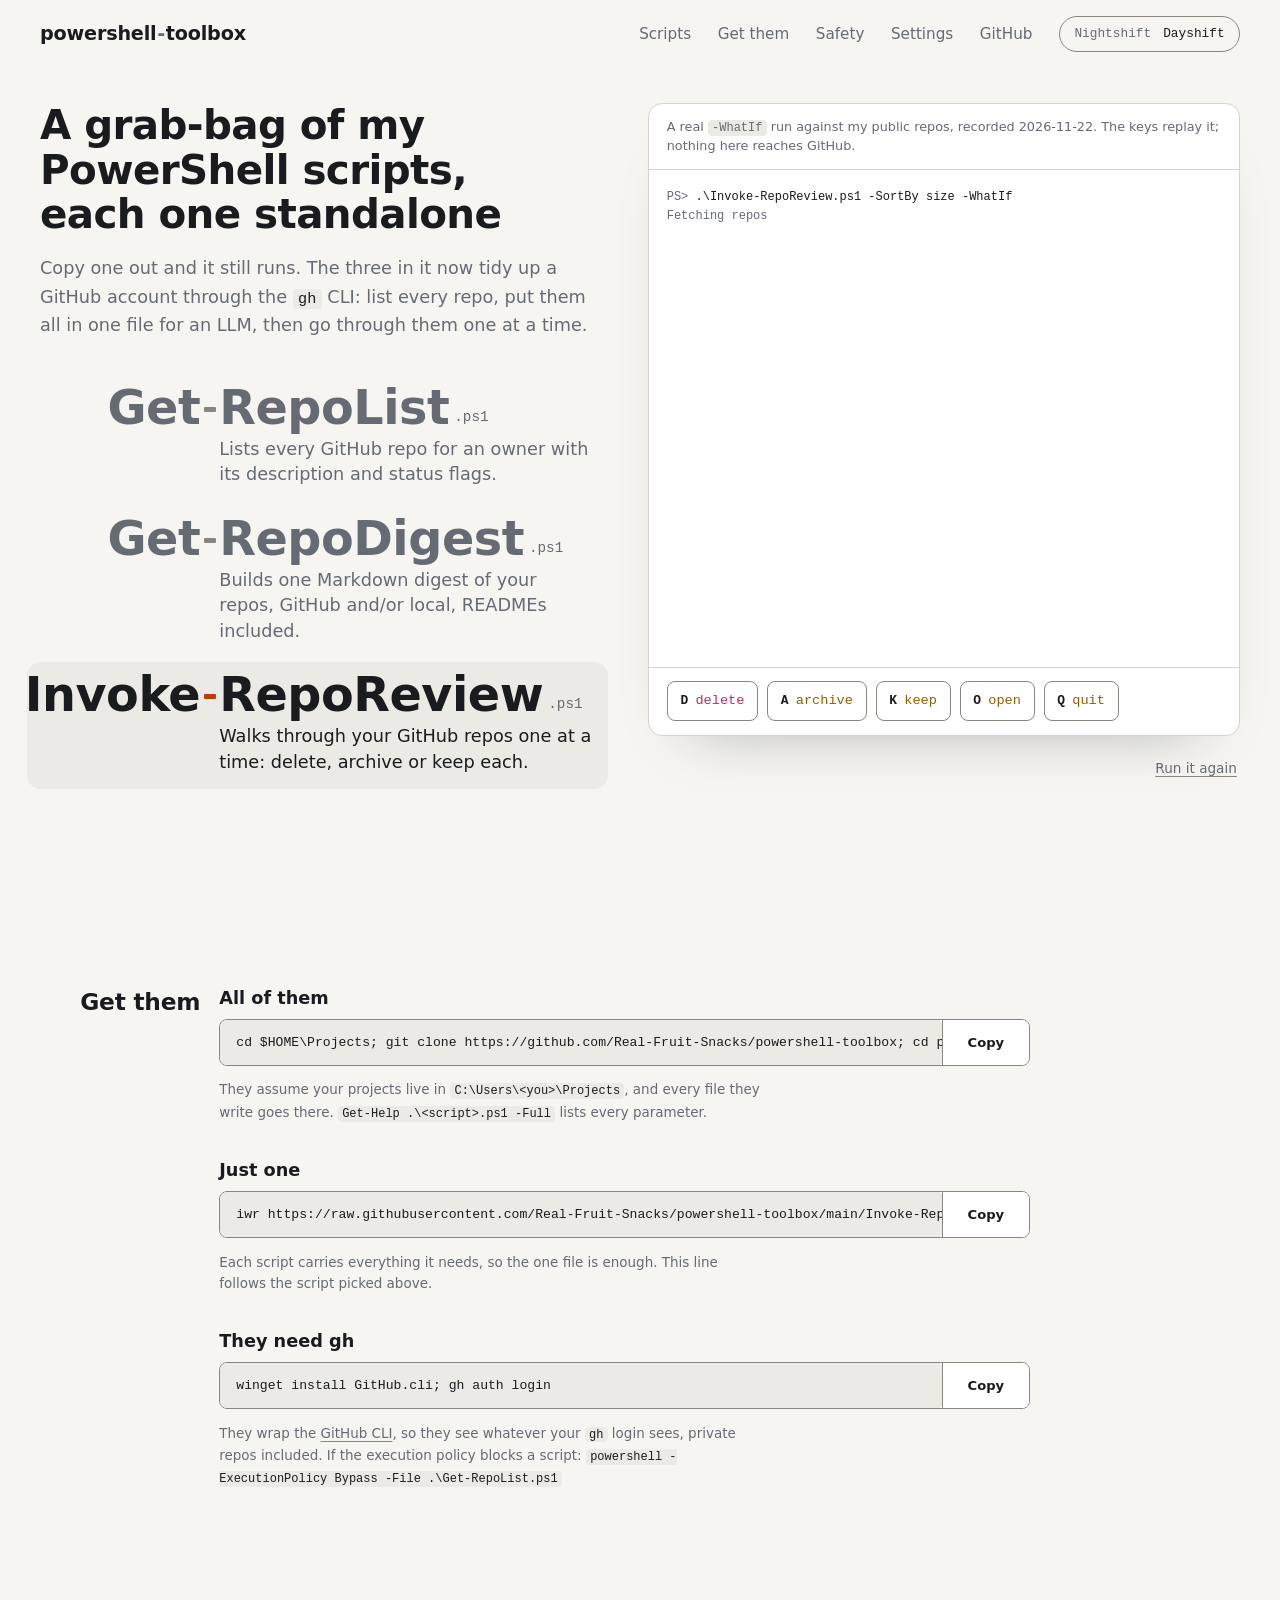
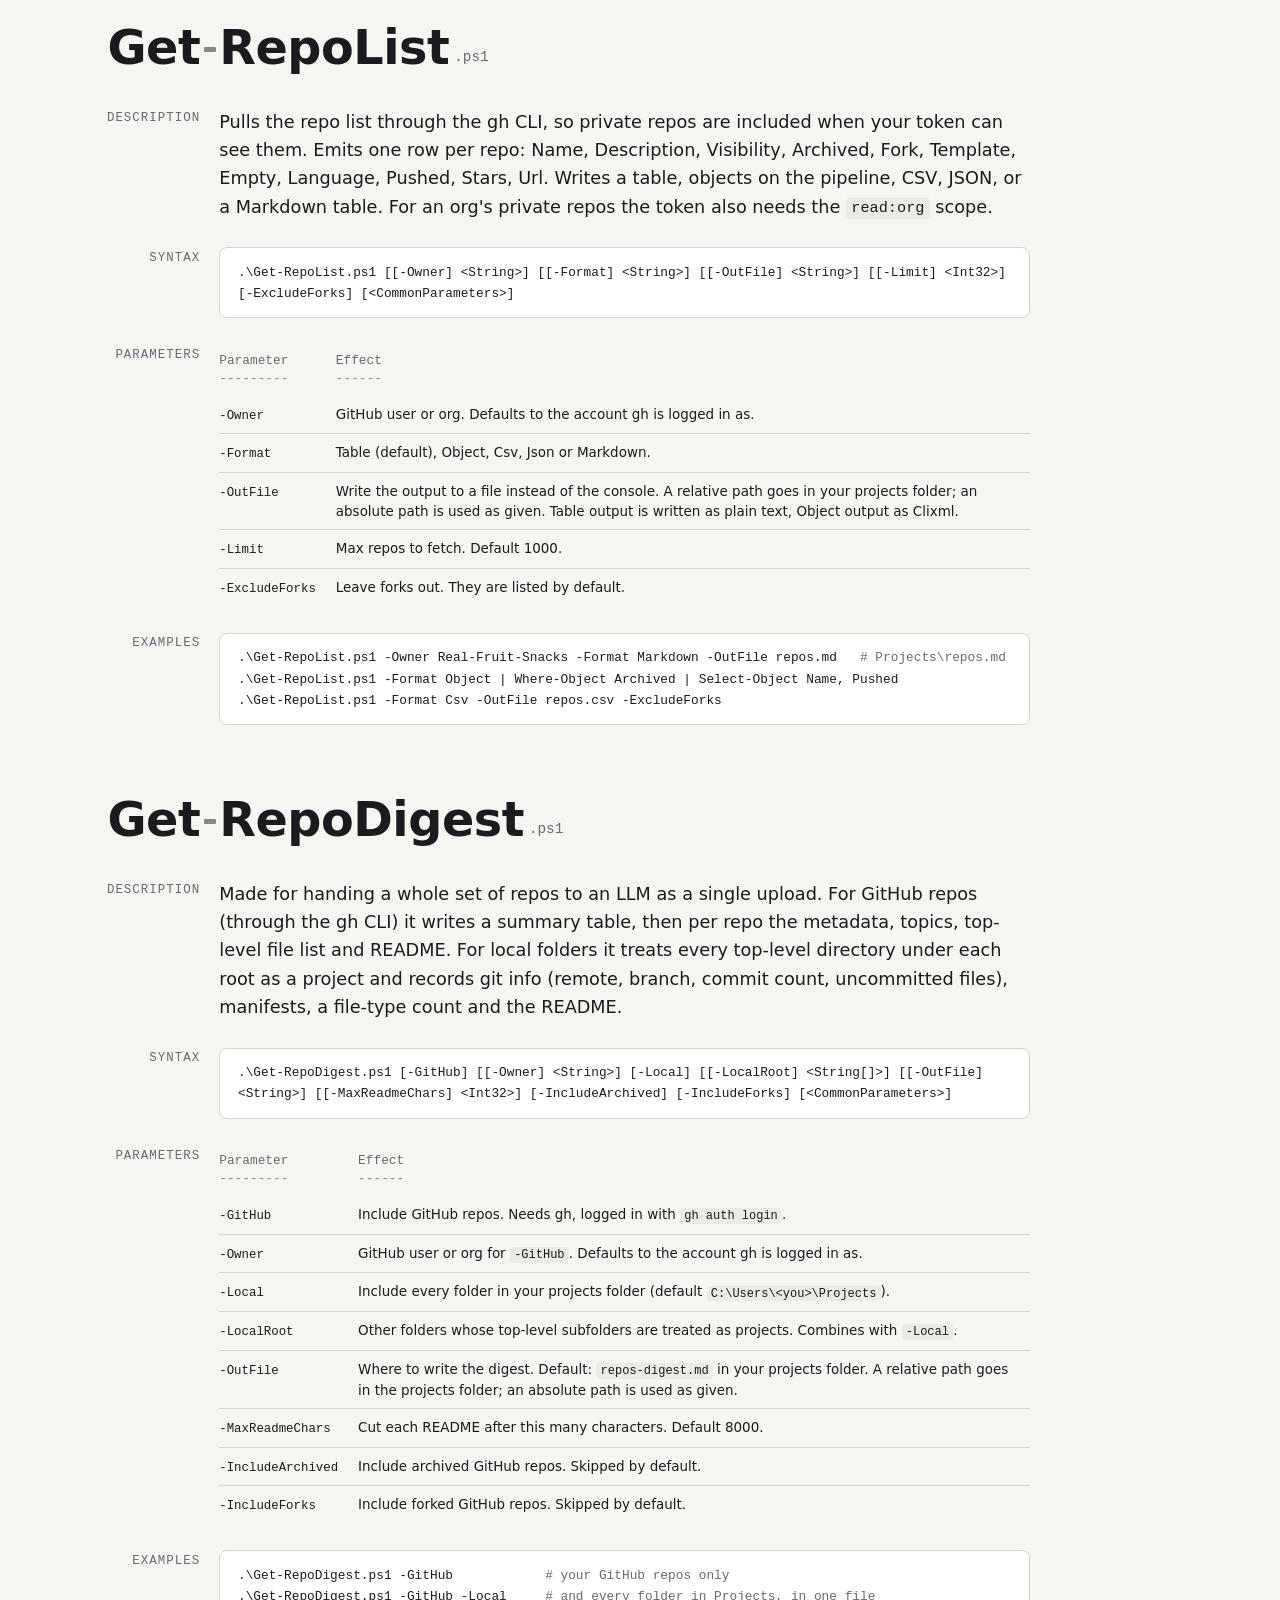
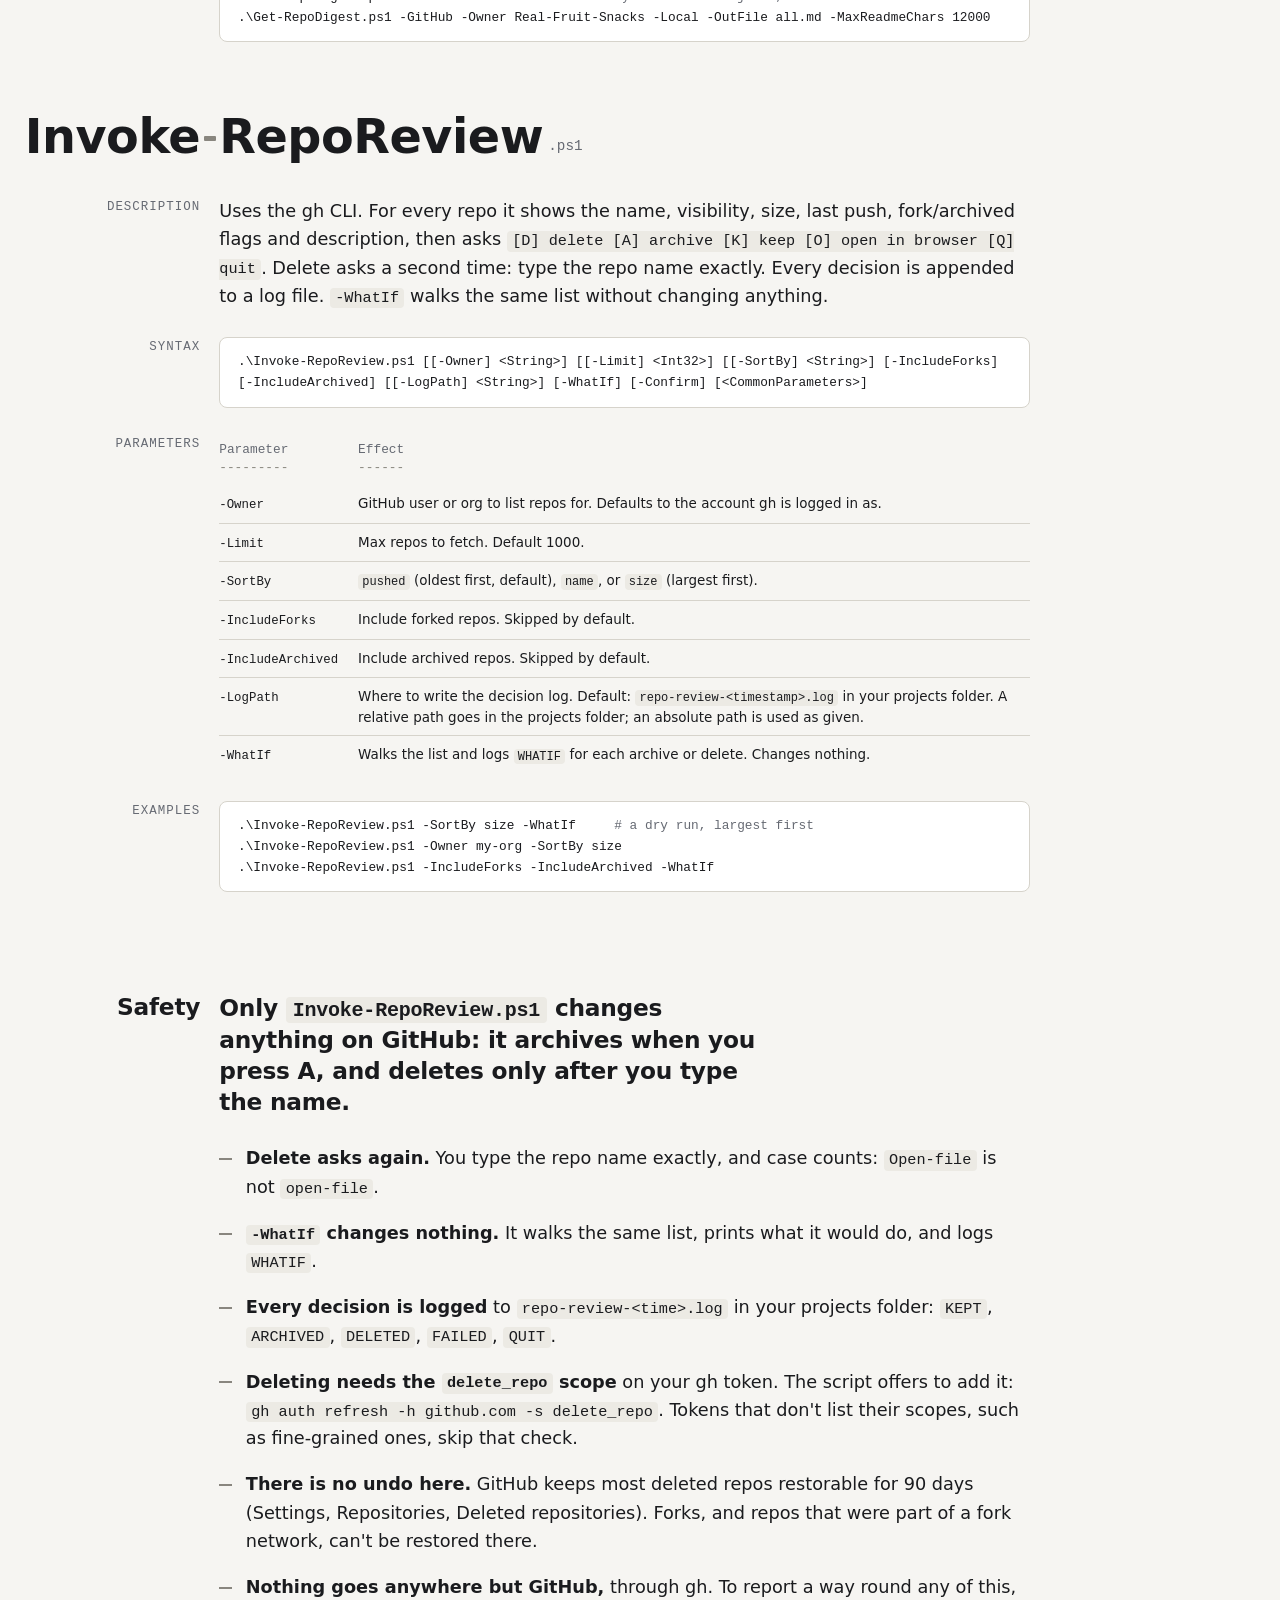
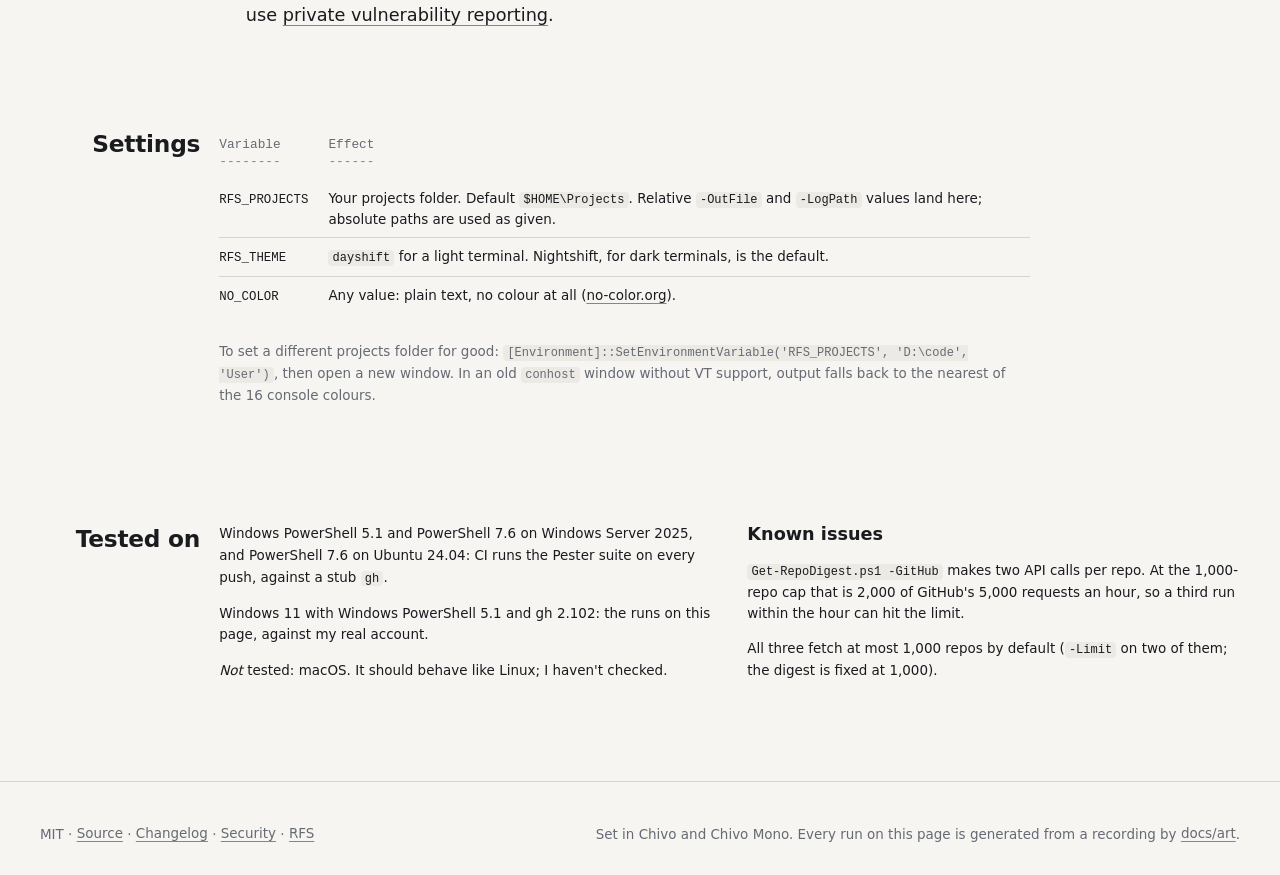
==== commit caeeec0f: "Refresh repository recordings after toolkit retirement" ====
--- a/docs/index.html
+++ b/docs/index.html
@@ -71,102 +71,106 @@
 
     <div class="console" id="console">
       <div class="panel" role="tabpanel" id="run-list" aria-labelledby="tab-list" data-run="list">
-        <p class="cap">Real output, recorded <!-- run:date -->2026-11-05<!-- /run:date --> against my GitHub account. Private repos are left out.</p>
+        <p class="cap">Real output, recorded <!-- run:date -->2026-11-22<!-- /run:date --> against my GitHub account. Private repos are left out.</p>
         <pre class="screen" tabindex="0"><!-- run:list --><span class="ps">PS&gt;</span> <span class="typed">.\Get-RepoList.ps1</span>
 Name                        Status           Language   Pushed     Description
 ----                        ------           --------   ------     -----------
-agent-toolkit               public           PowerShell 2026-11-05 Pinned installers and config for my coding setup
-amazon-order-sync           public           JavaScript 2026-11-05 Syncs your Amazon orders into local Markdown notes
-carify                      public           Shell      2026-11-05 Convert video for Uconnect USB playback, via ffmpeg
-certapi                     public           C#         2026-11-05 mTLS API client for the Windows certificate store
+.github                     public                      2026-11-14 Defaults for every repo: the Sponsor button
+agent-toolkit               public, archived PowerShell 2026-11-22 RETIRED: T3 Code, Claude Code and the tools around them on Windows without admin rights, VDI desktops included: one GitHub release, rebuilt every Sunday, that installs into your own account from its own files.
+amazon-order-sync           public           Rust       2026-11-13 Syncs your Amazon orders into local Markdown notes
+carify                      public           Shell      2026-11-14 Convert video for Uconnect USB playback, via ffmpeg
+certapi                     public           C#         2026-11-22 mTLS API client for the Windows certificate store. Windows signs the handshake, so the key never leaves the store. CLI and desktop app.
+dev-toolkit                 public, archived Python     2026-11-06 RETIRED: Developer tools for an offline Windows machine where you aren't an admin: one GitHub release, rebuilt every Sunday, with Rust, Python, Node and .NET toolchains and their package caches.
 forge-framework             public           Python     2026-08-06 Modular offensive-security framework with a Metasploit-style console - 60+ modules covering Active Directory, AD CS, Kerberos, SMB and web attacks, a persistent evidence workspace, and self-contained Docker labs (Samba AD DC, Windows Server 2022, Windows 11, Enterprise CA) that every module is integration-tested against.
-identity-gen                public           HTML       2026-11-05 Offline generator for throwaway signup identities
-killer-skills               public           JavaScript 2026-11-05 Claude Code skills for sites, repo pages and review councils
+identity-gen                public           HTML       2026-11-14 Offline generator for throwaway signup identities
 Kraken                      public, archived Rust       2026-06-20 OPSEC-first Rust C2 framework with minimal core and runtime modules
 Lure                        public, archived Python     2026-06-20 SMB hash bait for authorized red team engagements - drops poisoned .url/.scf/.xml payloads onto writable shares to coerce NTLM authentication via Responder
 Maelstrom                   public, archived Python     2026-06-20 NetExec wrapper combining 35+ AD enumeration modules into a single command
-open-file                   public           TypeScript 2026-11-05 Learn and play chess in your browser, offline
-port-sync                   public           PowerShell 2026-11-05 Keeps qBittorrent's port synced to Proton VPN
-powershell-toolbox          public           PowerShell 2026-11-05 A grab-bag of my PowerShell scripts, each one standalone
-proxflow                    public           TypeScript 2026-11-05 Proxmox map and lab builder that works offline
+open-file                   public           TypeScript 2026-11-16 Learn and play chess in your browser, offline: 75 lessons with a coach, 48,000 puzzles, Stockfish 19 and a human-like opponent. No account, no ads, no tracking.
+port-sync                   public           Rust       2026-11-13 Keeps qBittorrent's port synced to Proton VPN
+powershell-toolbox          public           PowerShell 2026-11-07 A grab-bag of my PowerShell scripts, each one standalone: list, digest and review your GitHub repos through gh
+pwn-broker                  public           Python     2026-11-22 Keeps a box's targets, notes, creds and tools in order
+pwn-playbooks               public           Python     2026-11-22 Playbooks for pwn-broker: read into the note, fill in, run
+pwn-shop                    public           Python     2026-11-22 Tool packages for pwn-broker, built from upstream releases
 Rapids                      public, archived Python     2026-06-20 Modular credential spraying framework for authorized security testing
-Real-Fruit-Snacks           public           Python     2026-11-05 Profile README
-Real-Fruit-Snacks.github.io public           HTML       2026-11-05 Real tools. No filler.
+Real-Fruit-Snacks           public           Python     2026-11-22 Profile README: my tools on an animated board
+Real-Fruit-Snacks.github.io public           JavaScript 2026-11-22 Every tool I maintain, shown by its job: what goes in, what comes out
 rfs.tools                   public           HTML       2026-11-04 The front door at rfs.tools, one page pointing at GitHub
-rfs-brand                   public           Python     2026-11-05 RFS brand, profile art and repo templates
-screen-mark                 public           Rust       2026-11-05 Screenshot capture and annotation in pure Rust
+rfs-brand                   public           Python     2026-11-22 RFS brand, profile art and repo templates
+screen-mark                 public           Rust       2026-11-14 Screenshot capture and annotation in pure Rust
 Undertow                    public, archived Go         2026-06-20 Statically-linked SSH server for penetration testing - reverse/bind shells, SFTP, port forwarding, TLS wrapping with SNI spoofing, single static binary under 1.5MB. Written in Go.<!-- /run:list --></pre>
       </div>
       <div class="panel" role="tabpanel" id="run-digest" aria-labelledby="tab-digest" data-run="digest">
-        <p class="cap">Real run, recorded <!-- run:date -->2026-11-05<!-- /run:date --> and sped up here: 16 repos took 17.5&nbsp;s.</p>
+        <p class="cap">Real run, recorded <!-- run:date -->2026-11-22<!-- /run:date --> and sped up here.</p>
         <pre class="screen" tabindex="0"><!-- run:digest --><span class="ps">PS&gt;</span> <span class="typed">.\Get-RepoDigest.ps1 -GitHub</span>
 <span class="i-mute">Listing GitHub repos</span>
-<span class="i-mute">  [1/16] Real-Fruit-Snacks/amazon-order-sync</span>
-<span class="i-mute">  [2/16] Real-Fruit-Snacks/certapi</span>
-<span class="i-mute">  [3/16] Real-Fruit-Snacks/agent-toolkit</span>
-<span class="i-mute">  [4/16] Real-Fruit-Snacks/carify</span>
-<span class="i-mute">  [5/16] Real-Fruit-Snacks/Real-Fruit-Snacks</span>
-<span class="i-mute">  [6/16] Real-Fruit-Snacks/Real-Fruit-Snacks.github.io</span>
-<span class="i-mute">  [7/16] Real-Fruit-Snacks/identity-gen</span>
-<span class="i-mute">  [8/16] Real-Fruit-Snacks/killer-skills</span>
-<span class="i-mute">  [9/16] Real-Fruit-Snacks/proxflow</span>
-<span class="i-mute">  [10/16] Real-Fruit-Snacks/port-sync</span>
-<span class="i-mute">  [11/16] Real-Fruit-Snacks/screen-mark</span>
-<span class="i-mute">  [12/16] Real-Fruit-Snacks/open-file</span>
-<span class="i-mute">  [13/16] Real-Fruit-Snacks/powershell-toolbox</span>
-<span class="i-mute">  [14/16] Real-Fruit-Snacks/rfs-brand</span>
-<span class="i-mute">  [15/16] Real-Fruit-Snacks/rfs.tools</span>
-<span class="i-mute">  [16/16] Real-Fruit-Snacks/forge-framework</span>
-
-<span class="i-mint">Wrote C:\Users\you\Projects\repos-digest.md (105 KB)</span>
+<span class="i-mute">  [1/17] Real-Fruit-Snacks/rfs-brand</span>
+<span class="i-mute">  [2/17] Real-Fruit-Snacks/Real-Fruit-Snacks.github.io</span>
+<span class="i-mute">  [3/17] Real-Fruit-Snacks/Real-Fruit-Snacks</span>
+<span class="i-mute">  [4/17] Real-Fruit-Snacks/pwn-shop</span>
+<span class="i-mute">  [5/17] Real-Fruit-Snacks/pwn-playbooks</span>
+<span class="i-mute">  [6/17] Real-Fruit-Snacks/pwn-broker</span>
+<span class="i-mute">  [7/17] Real-Fruit-Snacks/certapi</span>
+<span class="i-mute">  [8/17] Real-Fruit-Snacks/open-file</span>
+<span class="i-mute">  [9/17] Real-Fruit-Snacks/.github</span>
+<span class="i-mute">  [10/17] Real-Fruit-Snacks/screen-mark</span>
+<span class="i-mute">  [11/17] Real-Fruit-Snacks/carify</span>
+<span class="i-mute">  [12/17] Real-Fruit-Snacks/identity-gen</span>
+<span class="i-mute">  [13/17] Real-Fruit-Snacks/port-sync</span>
+<span class="i-mute">  [14/17] Real-Fruit-Snacks/amazon-order-sync</span>
+<span class="i-mute">  [15/17] Real-Fruit-Snacks/powershell-toolbox</span>
+<span class="i-mute">  [16/17] Real-Fruit-Snacks/rfs.tools</span>
+<span class="i-mute">  [17/17] Real-Fruit-Snacks/forge-framework</span>
+
+<span class="i-mint">Wrote C:\Users\you\Projects\repos-digest.md (118 KB)</span>
 
 <span class="ps">PS&gt;</span> <span class="typed">Get-Content $HOME\Projects\repos-digest.md | Select-Object -Skip 4 -First 10</span>
-## GitHub repos (16)
+## GitHub repos (17)
 
 | Repo | Lang | Private | Last push | Description |
 |---|---|---|---|---|
-| Real-Fruit-Snacks/amazon-order-sync | JavaScript | False | 2026-11-05 | Syncs your Amazon orders into local Markdown notes |
-| Real-Fruit-Snacks/certapi | C# | False | 2026-11-05 | mTLS API client for the Windows certificate store |
-| Real-Fruit-Snacks/agent-toolkit | PowerShell | False | 2026-11-05 | Pinned installers and config for my coding setup |
-| Real-Fruit-Snacks/carify | Shell | False | 2026-11-05 | Convert video for Uconnect USB playback, via ffmpeg |
-| Real-Fruit-Snacks/Real-Fruit-Snacks | Python | False | 2026-11-05 | Profile README |
-| Real-Fruit-Snacks/Real-Fruit-Snacks.github.io | HTML | False | 2026-11-05 | Real tools. No filler. |<!-- /run:digest --></pre>
+| Real-Fruit-Snacks/rfs-brand | Python | False | 2026-11-23 | RFS brand, profile art and repo templates |
+| Real-Fruit-Snacks/Real-Fruit-Snacks.github.io | JavaScript | False | 2026-11-23 | Every tool I maintain, shown by its job: what goes in, what comes out |
+| Real-Fruit-Snacks/Real-Fruit-Snacks | Python | False | 2026-11-23 | Profile README: my tools on an animated board |
+| Real-Fruit-Snacks/pwn-shop | Python | False | 2026-11-23 | Tool packages for pwn-broker, built from upstream releases |
+| Real-Fruit-Snacks/pwn-playbooks | Python | False | 2026-11-23 | Playbooks for pwn-broker: read into the note, fill in, run |
+| Real-Fruit-Snacks/pwn-broker | Python | False | 2026-11-22 | Keeps a box's targets, notes, creds and tools in order |<!-- /run:digest --></pre>
       </div>
       <div class="panel on" role="tabpanel" id="run-review" aria-labelledby="tab-review" data-run="review">
-        <p class="cap">A real <code>-WhatIf</code> run against my public repos, recorded <!-- run:date -->2026-11-05<!-- /run:date -->. <span class="js-only">The keys replay it; nothing here reaches GitHub.</span></p>
+        <p class="cap">A real <code>-WhatIf</code> run against my public repos, recorded <!-- run:date -->2026-11-22<!-- /run:date -->. <span class="js-only">The keys replay it; nothing here reaches GitHub.</span></p>
         <pre class="screen" tabindex="0" role="log" aria-label="Invoke-RepoReview output"><!-- run:review --><span class="ps">PS&gt;</span> <span class="typed">.\Invoke-RepoReview.ps1 -SortBy size -WhatIf</span>
 <span class="i-mute">Fetching repos</span>
 
-Reviewing 16 repos, sorted by size. Dry run: nothing will change.
-<span class="i-mute">Log: C:\Users\you\Projects\repo-review-20261105-053734.log</span>
+Reviewing 17 repos, sorted by size. Dry run: nothing will change.
+<span class="i-mute">Log: C:\Users\you\Projects\repo-review-20261122-210142.log</span>
 
 <span class="i-mute">----------------------------------------------------------------------</span>
-<span class="i-ember">[1/16] </span>Real-Fruit-Snacks/open-file
-<span class="i-mute">   public   26.6 MB   last push 2026-11-05 (0 days ago)</span>
-   Learn and play chess in your browser, offline
+<span class="i-ember">[1/17] </span>Real-Fruit-Snacks/open-file
+<span class="i-mute">   public   28.4 MB   last push 2026-11-16 (6 days ago)</span>
+   Learn and play chess in your browser, offline: 75 lessons with a coach, 48,000 puzzles, Stockfish 19 and a human-like opponent. No account, no ads, no tracking.
 <span class="i-mute">   https://github.com/Real-Fruit-Snacks/open-file</span>
 
 <span class="i-amber">   [D] delete   [A] archive   [K] keep   [O] open in browser   [Q] quit  </span>k
 
 <span class="i-mute">----------------------------------------------------------------------</span>
-<span class="i-ember">[2/16] </span>Real-Fruit-Snacks/certapi
-<span class="i-mute">   public   7.0 MB    last push 2026-11-05 (0 days ago)</span>
-   mTLS API client for the Windows certificate store
+<span class="i-ember">[2/17] </span>Real-Fruit-Snacks/certapi
+<span class="i-mute">   public   7.1 MB    last push 2026-11-22 (0 days ago)</span>
+   mTLS API client for the Windows certificate store. Windows signs the handshake, so the key never leaves the store. CLI and desktop app.
 <span class="i-mute">   https://github.com/Real-Fruit-Snacks/certapi</span>
 
 <span class="i-amber">   [D] delete   [A] archive   [K] keep   [O] open in browser   [Q] quit  </span>a
 What if: Performing the operation "Archive repository" on target "Real-Fruit-Snacks/certapi".
 
 <span class="i-mute">----------------------------------------------------------------------</span>
-<span class="i-ember">[3/16] </span>Real-Fruit-Snacks/rfs-brand
-<span class="i-mute">   public   3.2 MB    last push 2026-11-05 (0 days ago)</span>
+<span class="i-ember">[3/17] </span>Real-Fruit-Snacks/rfs-brand
+<span class="i-mute">   public   3.6 MB    last push 2026-11-22 (0 days ago)</span>
    RFS brand, profile art and repo templates
 <span class="i-mute">   https://github.com/Real-Fruit-Snacks/rfs-brand</span>
 
 <span class="i-amber">   [D] delete   [A] archive   [K] keep   [O] open in browser   [Q] quit  </span>q
 
-Stopped. Deleted: 0  Archived: 0  Kept: 1  Failed: 0  Remaining: 14
-<span class="i-mute">Log: C:\Users\you\Projects\repo-review-20261105-053734.log</span><!-- /run:review --></pre>
+Stopped. Deleted: 0  Archived: 0  Kept: 1  Failed: 0  Remaining: 15
+<span class="i-mute">Log: C:\Users\you\Projects\repo-review-20261122-210142.log</span><!-- /run:review --></pre>
         <div class="keys" aria-label="Answer the prompt">
           <button type="button" data-key="d"><kbd>D</kbd> delete</button>
           <button type="button" data-key="a"><kbd>A</kbd> archive</button>
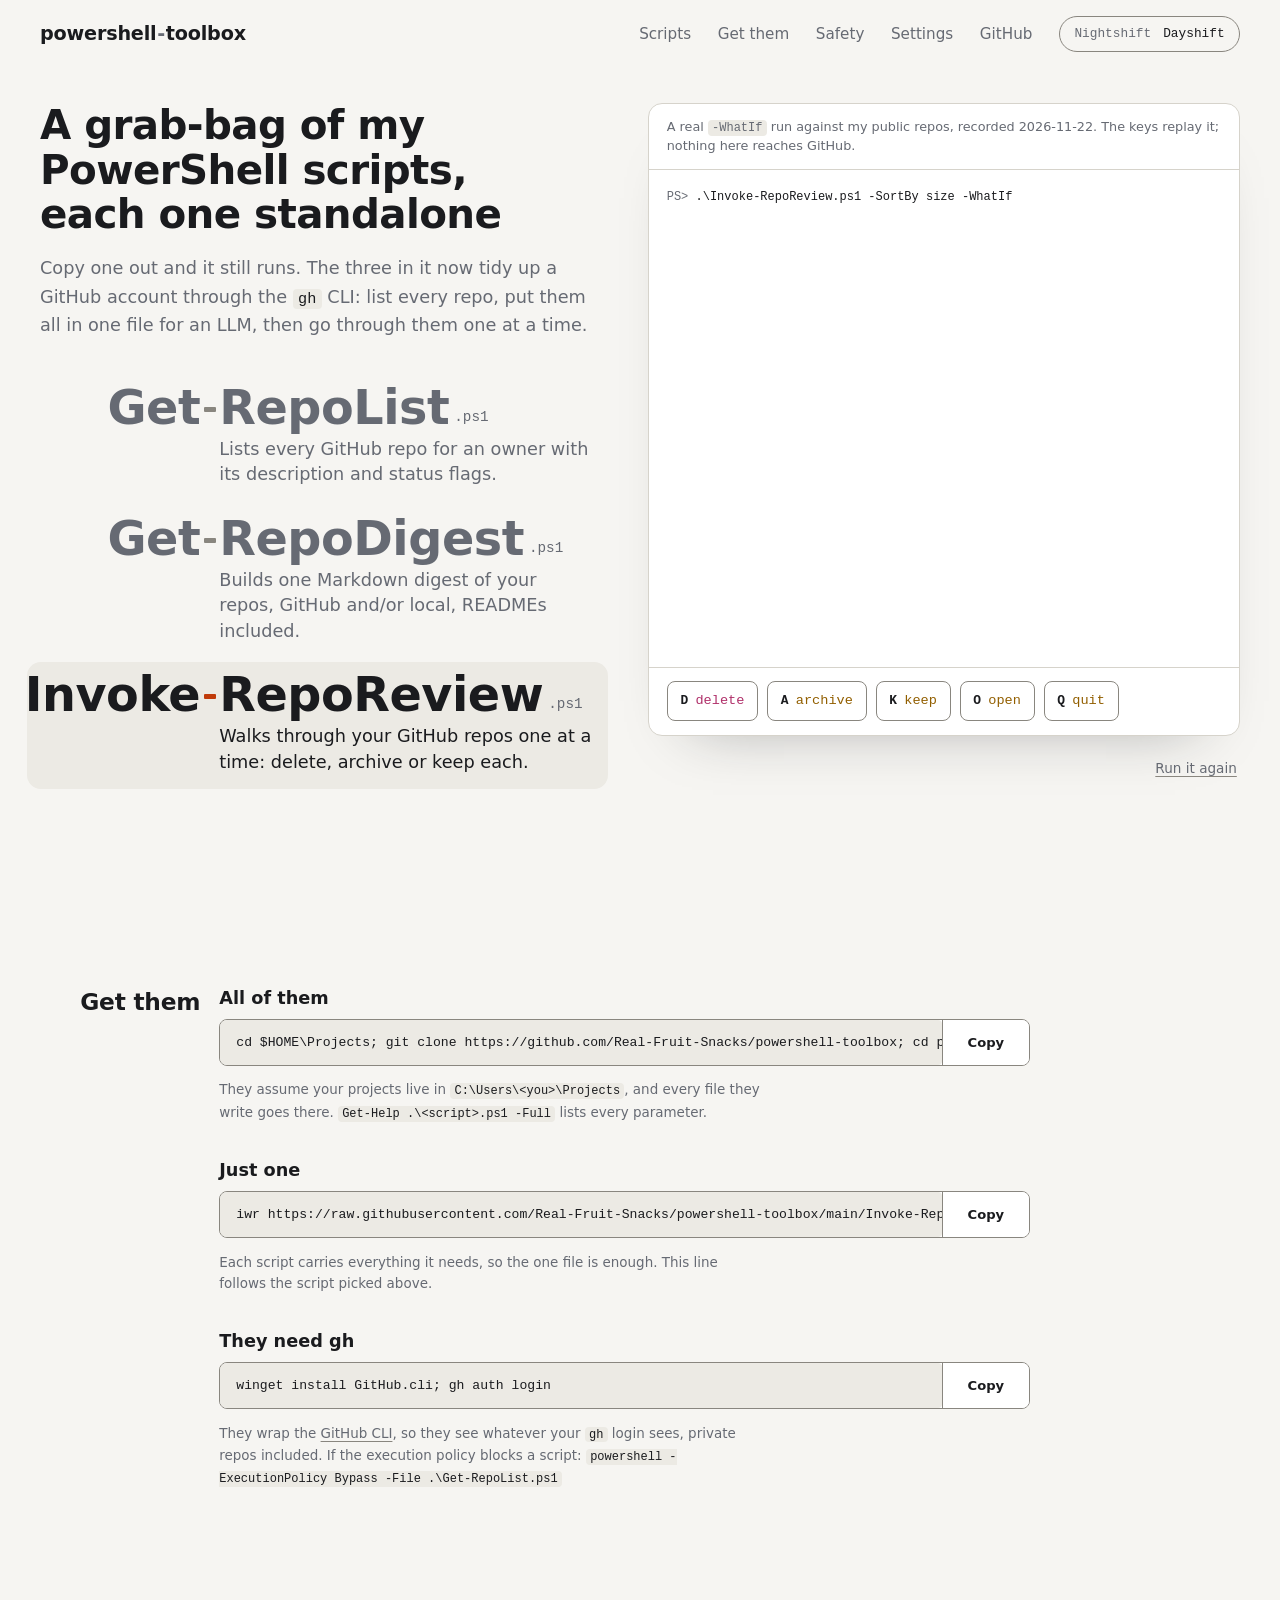
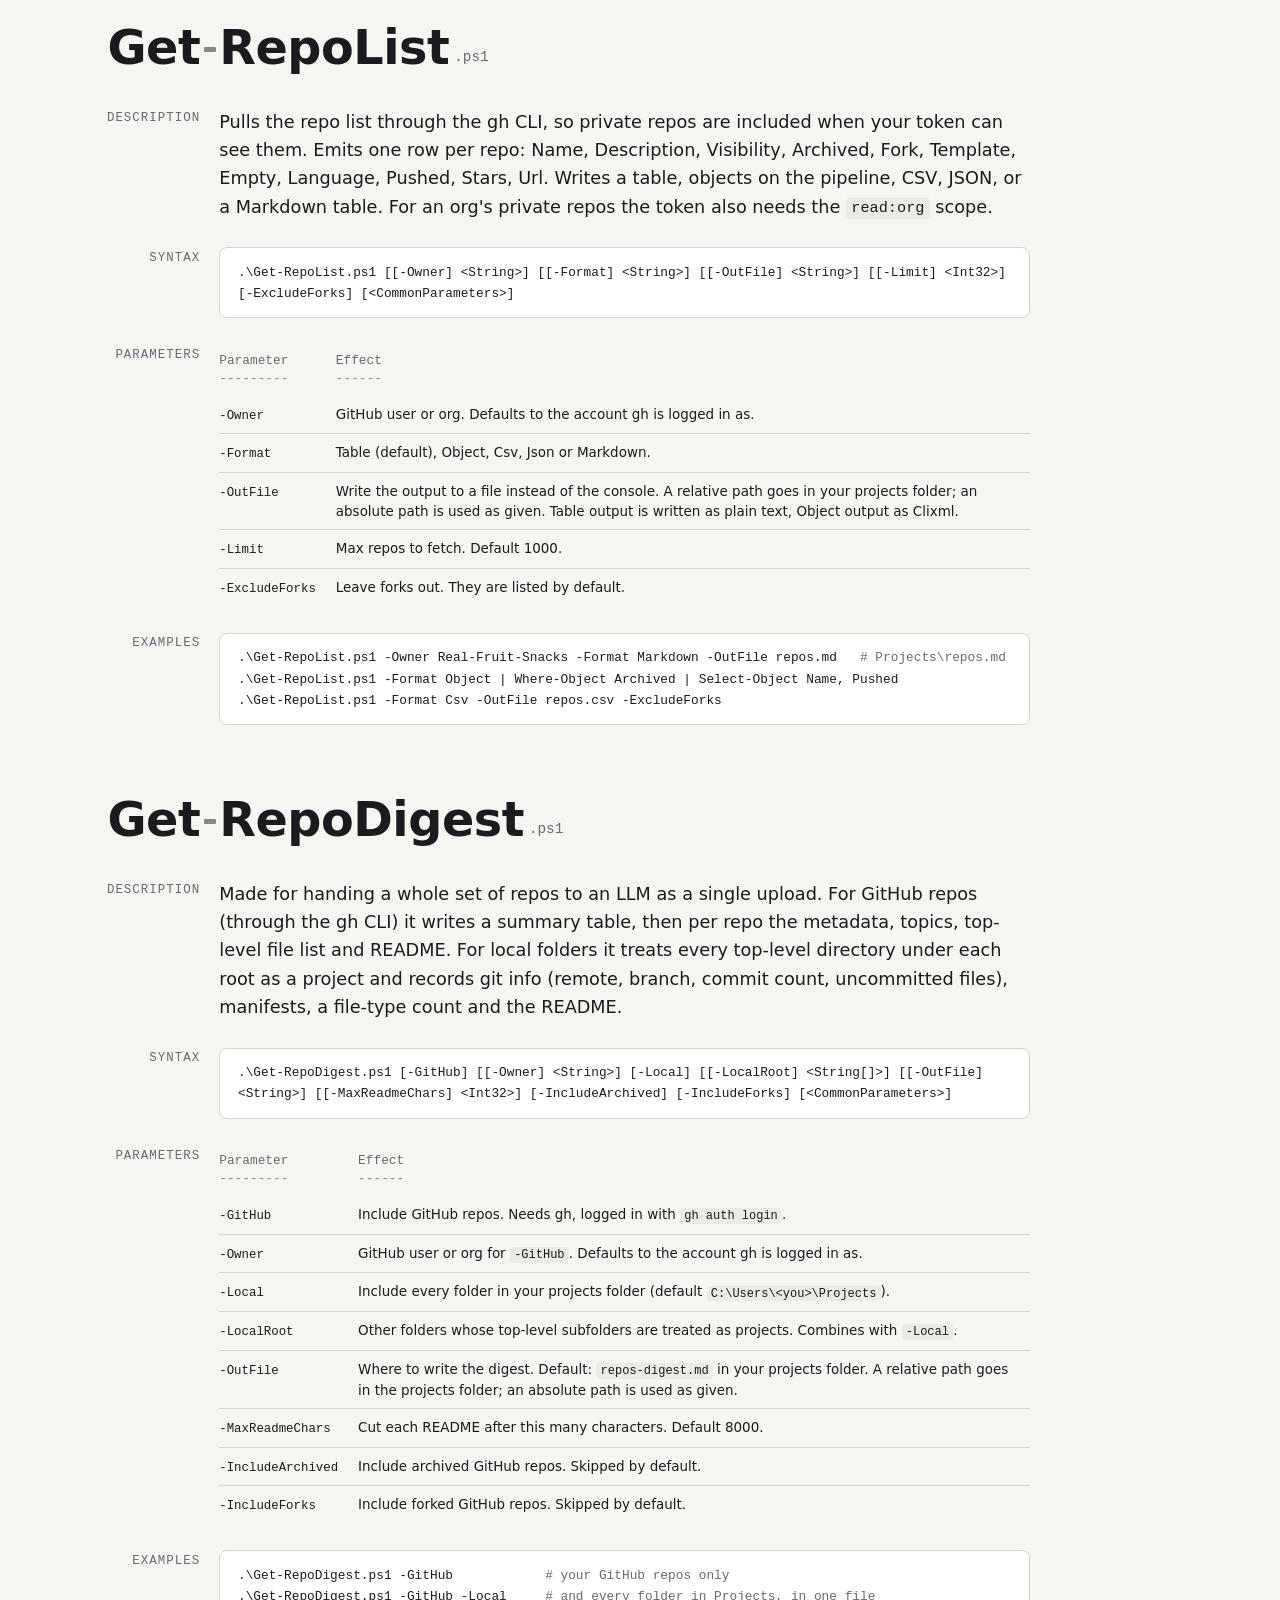
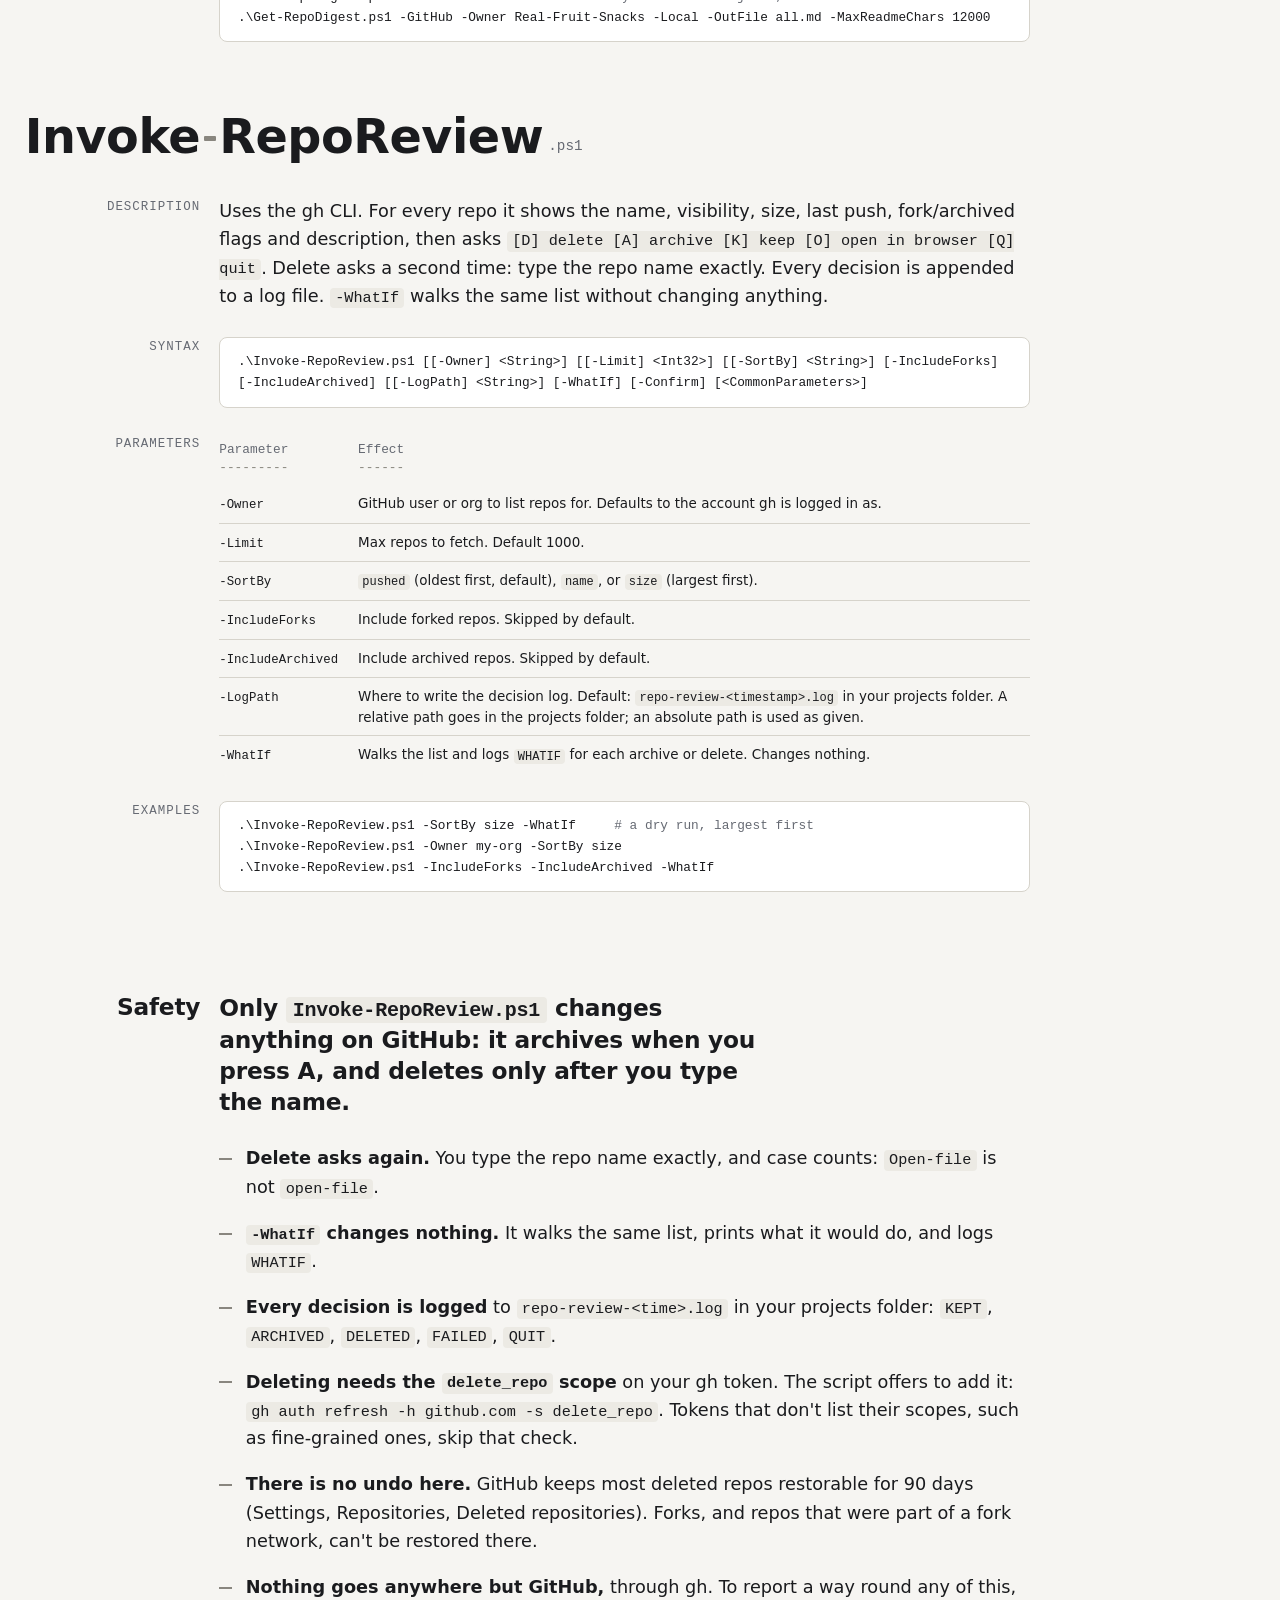
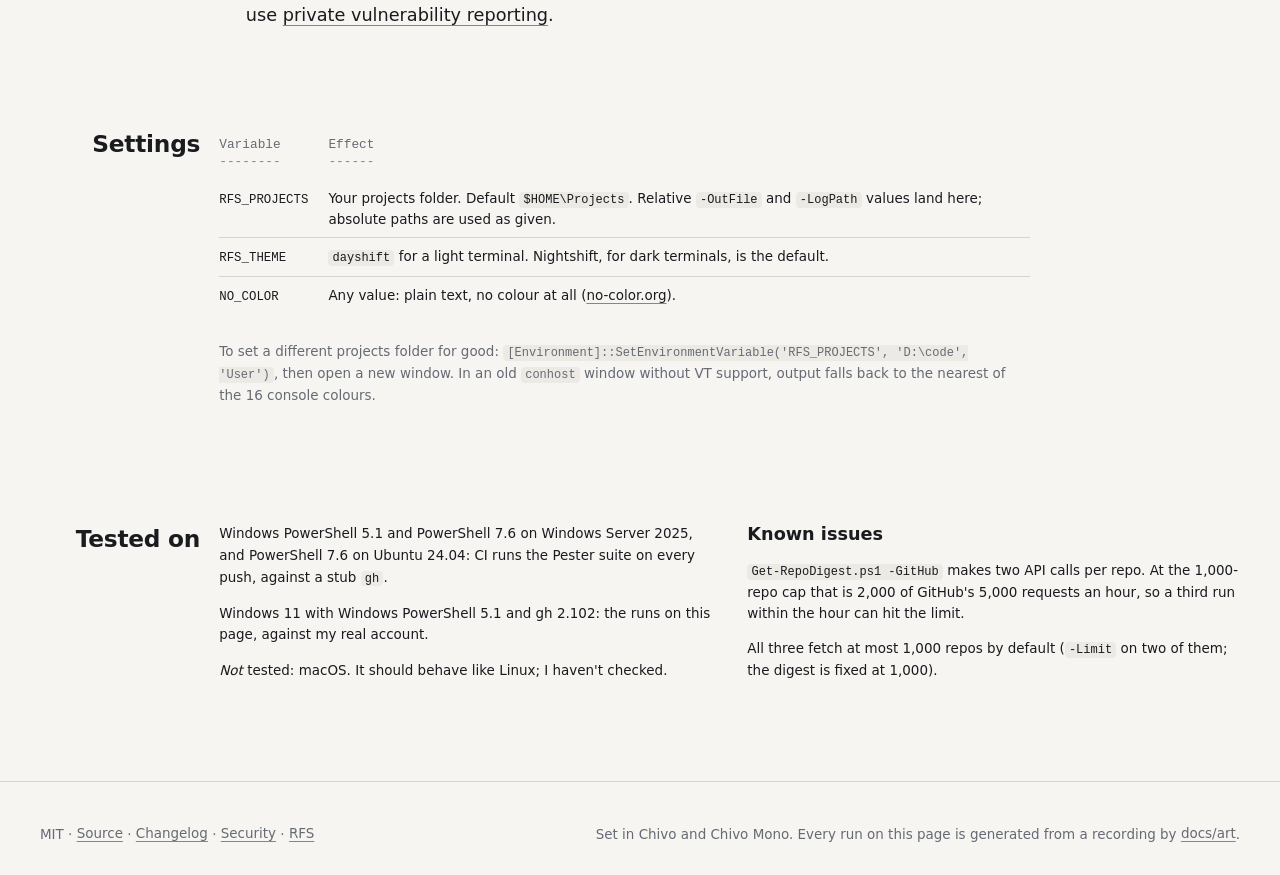
==== commit 2c988d25: "Refresh aligned descriptions in repository recordings" ====
--- a/docs/index.html
+++ b/docs/index.html
@@ -79,16 +79,16 @@
 agent-toolkit               public, archived PowerShell 2026-11-22 RETIRED: T3 Code, Claude Code and the tools around them on Windows without admin rights, VDI desktops included: one GitHub release, rebuilt every Sunday, that installs into your own account from its own files.
 amazon-order-sync           public           Rust       2026-11-13 Syncs your Amazon orders into local Markdown notes
 carify                      public           Shell      2026-11-14 Convert video for Uconnect USB playback, via ffmpeg
-certapi                     public           C#         2026-11-22 mTLS API client for the Windows certificate store. Windows signs the handshake, so the key never leaves the store. CLI and desktop app.
+certapi                     public           C#         2026-11-22 mTLS API client for the Windows certificate store
 dev-toolkit                 public, archived Python     2026-11-06 RETIRED: Developer tools for an offline Windows machine where you aren't an admin: one GitHub release, rebuilt every Sunday, with Rust, Python, Node and .NET toolchains and their package caches.
-forge-framework             public           Python     2026-08-06 Modular offensive-security framework with a Metasploit-style console - 60+ modules covering Active Directory, AD CS, Kerberos, SMB and web attacks, a persistent evidence workspace, and self-contained Docker labs (Samba AD DC, Windows Server 2022, Windows 11, Enterprise CA) that every module is integration-tested against.
+forge-framework             public, archived Python     2026-08-06 RETIRED: Modular offensive-security framework with a Metasploit-style console - 60+ modules covering Active Directory, AD CS, Kerberos, SMB and web attacks, a persistent evidence workspace, and self-contained Docker labs (Samba AD DC, Windows Server 2022, Windows 11, Enterprise CA) that every module is integration-tested against.
 identity-gen                public           HTML       2026-11-14 Offline generator for throwaway signup identities
 Kraken                      public, archived Rust       2026-06-20 OPSEC-first Rust C2 framework with minimal core and runtime modules
 Lure                        public, archived Python     2026-06-20 SMB hash bait for authorized red team engagements - drops poisoned .url/.scf/.xml payloads onto writable shares to coerce NTLM authentication via Responder
 Maelstrom                   public, archived Python     2026-06-20 NetExec wrapper combining 35+ AD enumeration modules into a single command
-open-file                   public           TypeScript 2026-11-16 Learn and play chess in your browser, offline: 75 lessons with a coach, 48,000 puzzles, Stockfish 19 and a human-like opponent. No account, no ads, no tracking.
+open-file                   public           TypeScript 2026-11-16 Learn and play chess in your browser, offline
 port-sync                   public           Rust       2026-11-13 Keeps qBittorrent's port synced to Proton VPN
-powershell-toolbox          public           PowerShell 2026-11-07 A grab-bag of my PowerShell scripts, each one standalone: list, digest and review your GitHub repos through gh
+powershell-toolbox          public           PowerShell 2026-11-22 A grab-bag of my PowerShell scripts, each one standalone
 pwn-broker                  public           Python     2026-11-22 Keeps a box's targets, notes, creds and tools in order
 pwn-playbooks               public           Python     2026-11-22 Playbooks for pwn-broker: read into the note, fill in, run
 pwn-shop                    public           Python     2026-11-22 Tool packages for pwn-broker, built from upstream releases
@@ -104,73 +104,72 @@
         <p class="cap">Real run, recorded <!-- run:date -->2026-11-22<!-- /run:date --> and sped up here.</p>
         <pre class="screen" tabindex="0"><!-- run:digest --><span class="ps">PS&gt;</span> <span class="typed">.\Get-RepoDigest.ps1 -GitHub</span>
 <span class="i-mute">Listing GitHub repos</span>
-<span class="i-mute">  [1/17] Real-Fruit-Snacks/rfs-brand</span>
-<span class="i-mute">  [2/17] Real-Fruit-Snacks/Real-Fruit-Snacks.github.io</span>
-<span class="i-mute">  [3/17] Real-Fruit-Snacks/Real-Fruit-Snacks</span>
-<span class="i-mute">  [4/17] Real-Fruit-Snacks/pwn-shop</span>
-<span class="i-mute">  [5/17] Real-Fruit-Snacks/pwn-playbooks</span>
-<span class="i-mute">  [6/17] Real-Fruit-Snacks/pwn-broker</span>
-<span class="i-mute">  [7/17] Real-Fruit-Snacks/certapi</span>
-<span class="i-mute">  [8/17] Real-Fruit-Snacks/open-file</span>
-<span class="i-mute">  [9/17] Real-Fruit-Snacks/.github</span>
-<span class="i-mute">  [10/17] Real-Fruit-Snacks/screen-mark</span>
-<span class="i-mute">  [11/17] Real-Fruit-Snacks/carify</span>
-<span class="i-mute">  [12/17] Real-Fruit-Snacks/identity-gen</span>
-<span class="i-mute">  [13/17] Real-Fruit-Snacks/port-sync</span>
-<span class="i-mute">  [14/17] Real-Fruit-Snacks/amazon-order-sync</span>
-<span class="i-mute">  [15/17] Real-Fruit-Snacks/powershell-toolbox</span>
-<span class="i-mute">  [16/17] Real-Fruit-Snacks/rfs.tools</span>
-<span class="i-mute">  [17/17] Real-Fruit-Snacks/forge-framework</span>
-
-<span class="i-mint">Wrote C:\Users\you\Projects\repos-digest.md (118 KB)</span>
+<span class="i-mute">  [1/16] Real-Fruit-Snacks/pwn-shop</span>
+<span class="i-mute">  [2/16] Real-Fruit-Snacks/powershell-toolbox</span>
+<span class="i-mute">  [3/16] Real-Fruit-Snacks/Real-Fruit-Snacks.github.io</span>
+<span class="i-mute">  [4/16] Real-Fruit-Snacks/Real-Fruit-Snacks</span>
+<span class="i-mute">  [5/16] Real-Fruit-Snacks/rfs-brand</span>
+<span class="i-mute">  [6/16] Real-Fruit-Snacks/pwn-playbooks</span>
+<span class="i-mute">  [7/16] Real-Fruit-Snacks/pwn-broker</span>
+<span class="i-mute">  [8/16] Real-Fruit-Snacks/certapi</span>
+<span class="i-mute">  [9/16] Real-Fruit-Snacks/open-file</span>
+<span class="i-mute">  [10/16] Real-Fruit-Snacks/.github</span>
+<span class="i-mute">  [11/16] Real-Fruit-Snacks/screen-mark</span>
+<span class="i-mute">  [12/16] Real-Fruit-Snacks/carify</span>
+<span class="i-mute">  [13/16] Real-Fruit-Snacks/identity-gen</span>
+<span class="i-mute">  [14/16] Real-Fruit-Snacks/port-sync</span>
+<span class="i-mute">  [15/16] Real-Fruit-Snacks/amazon-order-sync</span>
+<span class="i-mute">  [16/16] Real-Fruit-Snacks/rfs.tools</span>
+
+<span class="i-mint">Wrote C:\Users\you\Projects\repos-digest.md (109 KB)</span>
 
 <span class="ps">PS&gt;</span> <span class="typed">Get-Content $HOME\Projects\repos-digest.md | Select-Object -Skip 4 -First 10</span>
-## GitHub repos (17)
+## GitHub repos (16)
 
 | Repo | Lang | Private | Last push | Description |
 |---|---|---|---|---|
-| Real-Fruit-Snacks/rfs-brand | Python | False | 2026-11-23 | RFS brand, profile art and repo templates |
+| Real-Fruit-Snacks/pwn-shop | Python | False | 2026-11-23 | Tool packages for pwn-broker, built from upstream releases |
+| Real-Fruit-Snacks/powershell-toolbox | PowerShell | False | 2026-11-23 | A grab-bag of my PowerShell scripts, each one standalone |
 | Real-Fruit-Snacks/Real-Fruit-Snacks.github.io | JavaScript | False | 2026-11-23 | Every tool I maintain, shown by its job: what goes in, what comes out |
 | Real-Fruit-Snacks/Real-Fruit-Snacks | Python | False | 2026-11-23 | Profile README: my tools on an animated board |
-| Real-Fruit-Snacks/pwn-shop | Python | False | 2026-11-23 | Tool packages for pwn-broker, built from upstream releases |
-| Real-Fruit-Snacks/pwn-playbooks | Python | False | 2026-11-23 | Playbooks for pwn-broker: read into the note, fill in, run |
-| Real-Fruit-Snacks/pwn-broker | Python | False | 2026-11-22 | Keeps a box's targets, notes, creds and tools in order |<!-- /run:digest --></pre>
+| Real-Fruit-Snacks/rfs-brand | Python | False | 2026-11-23 | RFS brand, profile art and repo templates |
+| Real-Fruit-Snacks/pwn-playbooks | Python | False | 2026-11-23 | Playbooks for pwn-broker: read into the note, fill in, run |<!-- /run:digest --></pre>
       </div>
       <div class="panel on" role="tabpanel" id="run-review" aria-labelledby="tab-review" data-run="review">
         <p class="cap">A real <code>-WhatIf</code> run against my public repos, recorded <!-- run:date -->2026-11-22<!-- /run:date -->. <span class="js-only">The keys replay it; nothing here reaches GitHub.</span></p>
         <pre class="screen" tabindex="0" role="log" aria-label="Invoke-RepoReview output"><!-- run:review --><span class="ps">PS&gt;</span> <span class="typed">.\Invoke-RepoReview.ps1 -SortBy size -WhatIf</span>
 <span class="i-mute">Fetching repos</span>
 
-Reviewing 17 repos, sorted by size. Dry run: nothing will change.
-<span class="i-mute">Log: C:\Users\you\Projects\repo-review-20261122-210142.log</span>
+Reviewing 16 repos, sorted by size. Dry run: nothing will change.
+<span class="i-mute">Log: C:\Users\you\Projects\repo-review-20261122-214212.log</span>
 
 <span class="i-mute">----------------------------------------------------------------------</span>
-<span class="i-ember">[1/17] </span>Real-Fruit-Snacks/open-file
+<span class="i-ember">[1/16] </span>Real-Fruit-Snacks/open-file
 <span class="i-mute">   public   28.4 MB   last push 2026-11-16 (6 days ago)</span>
-   Learn and play chess in your browser, offline: 75 lessons with a coach, 48,000 puzzles, Stockfish 19 and a human-like opponent. No account, no ads, no tracking.
+   Learn and play chess in your browser, offline
 <span class="i-mute">   https://github.com/Real-Fruit-Snacks/open-file</span>
 
 <span class="i-amber">   [D] delete   [A] archive   [K] keep   [O] open in browser   [Q] quit  </span>k
 
 <span class="i-mute">----------------------------------------------------------------------</span>
-<span class="i-ember">[2/17] </span>Real-Fruit-Snacks/certapi
+<span class="i-ember">[2/16] </span>Real-Fruit-Snacks/certapi
 <span class="i-mute">   public   7.1 MB    last push 2026-11-22 (0 days ago)</span>
-   mTLS API client for the Windows certificate store. Windows signs the handshake, so the key never leaves the store. CLI and desktop app.
+   mTLS API client for the Windows certificate store
 <span class="i-mute">   https://github.com/Real-Fruit-Snacks/certapi</span>
 
 <span class="i-amber">   [D] delete   [A] archive   [K] keep   [O] open in browser   [Q] quit  </span>a
 What if: Performing the operation "Archive repository" on target "Real-Fruit-Snacks/certapi".
 
 <span class="i-mute">----------------------------------------------------------------------</span>
-<span class="i-ember">[3/17] </span>Real-Fruit-Snacks/rfs-brand
+<span class="i-ember">[3/16] </span>Real-Fruit-Snacks/rfs-brand
 <span class="i-mute">   public   3.6 MB    last push 2026-11-22 (0 days ago)</span>
    RFS brand, profile art and repo templates
 <span class="i-mute">   https://github.com/Real-Fruit-Snacks/rfs-brand</span>
 
 <span class="i-amber">   [D] delete   [A] archive   [K] keep   [O] open in browser   [Q] quit  </span>q
 
-Stopped. Deleted: 0  Archived: 0  Kept: 1  Failed: 0  Remaining: 15
-<span class="i-mute">Log: C:\Users\you\Projects\repo-review-20261122-210142.log</span><!-- /run:review --></pre>
+Stopped. Deleted: 0  Archived: 0  Kept: 1  Failed: 0  Remaining: 14
+<span class="i-mute">Log: C:\Users\you\Projects\repo-review-20261122-214212.log</span><!-- /run:review --></pre>
         <div class="keys" aria-label="Answer the prompt">
           <button type="button" data-key="d"><kbd>D</kbd> delete</button>
           <button type="button" data-key="a"><kbd>A</kbd> archive</button>
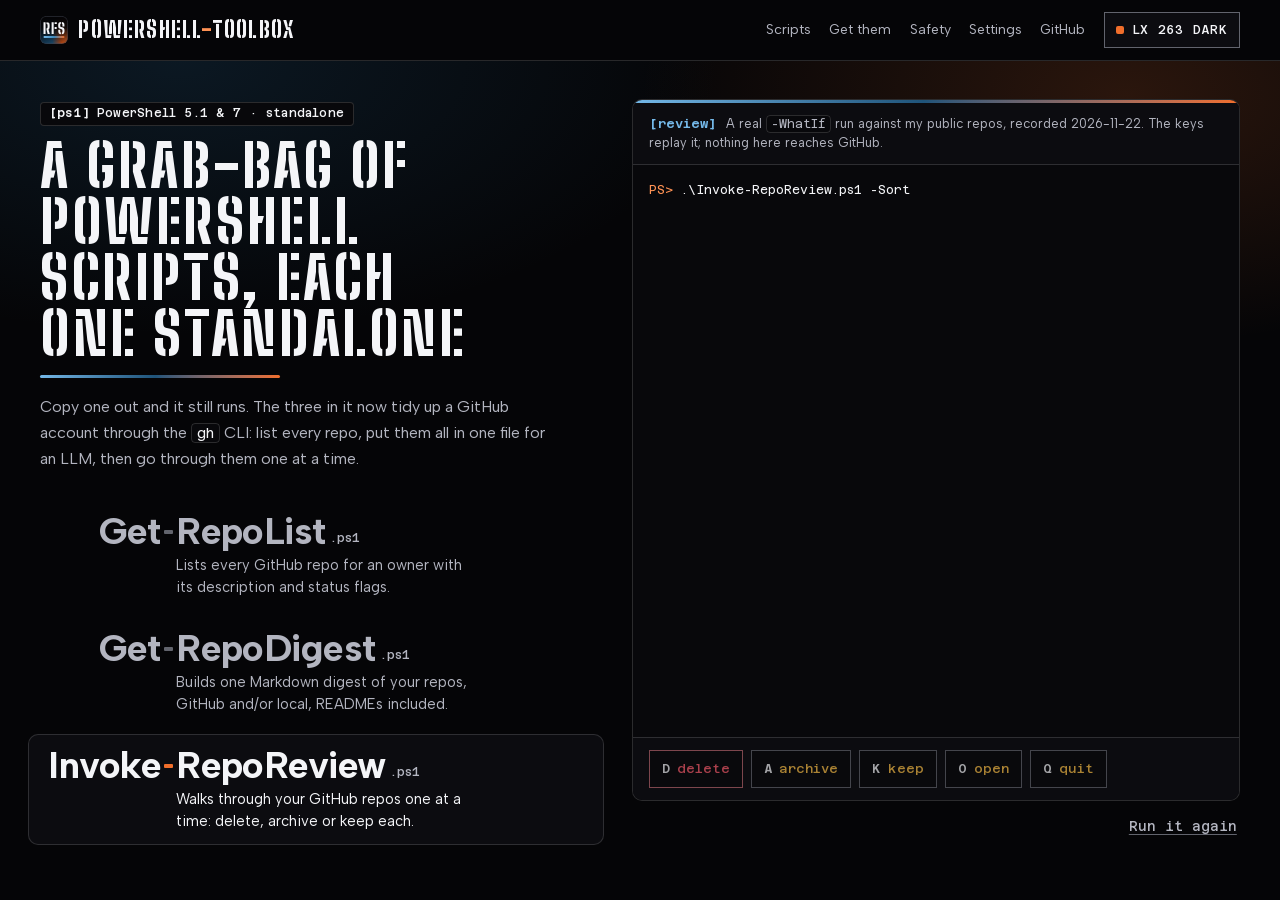
==== commit 7a9fc7ea: "brand: apply Cyclorama Dawn v2.1.0 across docs, index art, Write-Ink palette, and templates" ====
--- a/docs/index.html
+++ b/docs/index.html
@@ -3,75 +3,99 @@
 <head>
 <meta charset="UTF-8">
 <meta name="viewport" content="width=device-width, initial-scale=1.0">
-<title>powershell-toolbox: a grab-bag of PowerShell scripts, each one standalone</title>
+<title>powershell-toolbox — Standalone PowerShell scripts</title>
 <meta name="description" content="Standalone PowerShell scripts. The current three list, digest and review your GitHub repos through the GitHub CLI, on Windows PowerShell 5.1 and PowerShell 7. Watch each one's real run, or step through a -WhatIf review yourself.">
 <link rel="canonical" href="https://real-fruit-snacks.github.io/powershell-toolbox/">
 <meta property="og:title" content="powershell-toolbox">
 <meta property="og:description" content="A grab-bag of my PowerShell scripts, each one standalone">
 <meta property="og:type" content="website">
 <meta property="og:url" content="https://real-fruit-snacks.github.io/powershell-toolbox/">
-<meta property="og:image" content="https://real-fruit-snacks.github.io/powershell-toolbox/assets/social.png">
+<meta property="og:image" content="https://real-fruit-snacks.github.io/powershell-toolbox/assets/social-dark.png">
 <meta property="og:image:width" content="1280">
 <meta property="og:image:height" content="640">
-<meta property="og:image:alt" content="powershell-toolbox: Get-RepoList, Get-RepoDigest and Invoke-RepoReview, each name hung on its hyphen">
+<meta property="og:image:alt" content="powershell-toolbox: Get-RepoList, Get-RepoDigest and Invoke-RepoReview, each standalone PowerShell script">
 <meta name="twitter:card" content="summary_large_image">
 <link rel="icon" href="favicon.ico" sizes="32x32">
 <link rel="icon" href="icon.svg" type="image/svg+xml">
 <link rel="apple-touch-icon" href="apple-touch-icon.png">
 <link rel="manifest" href="manifest.webmanifest">
-<meta name="theme-color" content="#0C0D10">
+<meta name="color-scheme" content="dark">
+<meta name="theme-color" content="#050507">
 <script>
-  // A saved theme wins over the system setting. The key is shared with the other RFS pages.
-  document.documentElement.className = 'js';
-  try { var t = localStorage.getItem('rfs-theme'); if (t === 'nightshift' || t === 'dayshift') document.documentElement.dataset.theme = t; } catch (e) {}
+  (function () {
+    document.documentElement.className = 'js';
+    try {
+      var t = localStorage.getItem('rfs-theme');
+      if (t === 'light' || t === 'dayshift') {
+        document.documentElement.dataset.theme = 'light';
+        var cs = document.querySelector('meta[name="color-scheme"]');
+        if (cs) cs.content = 'light';
+        var tc = document.querySelector('meta[name="theme-color"]');
+        if (tc) tc.content = '#F5F7F9';
+      }
+    } catch (e) {}
+  })();
 </script>
-<link rel="preload" href="fonts/chivo-latin-wght.woff2" as="font" type="font/woff2" crossorigin>
-<link rel="preload" href="fonts/chivo-mono-latin-wght.woff2" as="font" type="font/woff2" crossorigin>
+<link rel="preload" href="fonts/big-shoulders-stencil-latin.woff2" as="font" type="font/woff2" crossorigin>
+<link rel="preload" href="fonts/albert-sans-latin.woff2" as="font" type="font/woff2" crossorigin>
+<link rel="preload" href="fonts/azeret-mono-latin.woff2" as="font" type="font/woff2" crossorigin>
+<link rel="stylesheet" href="rfs.css">
+<link rel="stylesheet" href="rfs-components.css">
 <link rel="stylesheet" href="styles.css">
 </head>
-<body>
-<a class="skip" href="#install">Skip to the install lines</a>
-
-<header class="top">
-  <div class="wrap">
-    <a class="name" href="./" aria-label="powershell-toolbox, top of the page">powershell<span class="hy">-</span>toolbox</a>
-    <nav aria-label="Page">
-      <a href="#scripts">Scripts</a>
+<body class="rfs-shell">
+<a class="rfs-skip" href="#install">Skip to install lines</a>
+
+<header class="rfs-shell-header top">
+  <div class="wrap top-inner">
+    <a class="brand" href="./" aria-label="powershell-toolbox, top of the page">
+      <img class="brand-tile" src="icon.svg" alt="" width="28" height="28">
+      <span class="brand-text">POWERSHELL<span class="hy">-</span>TOOLBOX</span>
+    </a>
+    <nav class="top-nav" aria-label="Page">
+      <a class="keep" href="#scripts">Scripts</a>
       <a href="#install">Get them</a>
       <a href="#safety">Safety</a>
       <a href="#config">Settings</a>
       <a href="https://github.com/Real-Fruit-Snacks/powershell-toolbox">GitHub</a>
     </nav>
-    <button class="theme" type="button" id="theme"><span class="sr-only">Theme: </span><span class="t-night">Nightshift</span><span class="t-day">Dayshift</span></button>
+    <button class="theme-btn" type="button" id="theme" aria-label="Switch to Alabaster Day light mode">
+      <span class="theme-dot" aria-hidden="true"></span>
+      <span class="t-dark">LX 263 DARK</span>
+      <span class="t-light">LX 512 LIGHT</span>
+    </button>
   </div>
 </header>
 
+<div class="rfs-scroll-region page-scroll" id="page-scroll">
 <main>
 <section class="hero" aria-labelledby="title">
   <div class="wrap hero-grid">
     <div class="intro">
-      <h1 id="title">A grab-bag of my PowerShell scripts, each one standalone</h1>
+      <span class="rfs-badge"><span class="k">[ps1]</span> PowerShell 5.1 &amp; 7 · standalone</span>
+      <h1 id="title">A GRAB-BAG OF POWERSHELL SCRIPTS, EACH ONE STANDALONE</h1>
+      <div class="horizon-rule" aria-hidden="true"></div>
       <p class="sub">Copy one out and it still runs. The three in it now tidy up a GitHub account through the <code>gh</code> CLI: list every repo, put them all in one file for an LLM, then go through them one at a time.</p>
     </div>
 
     <div class="index" role="tablist" aria-label="The scripts" aria-orientation="vertical">
       <button class="row" type="button" role="tab" id="tab-list" aria-controls="run-list" aria-selected="false" data-run="list" style="--i:0">
-        <span class="nm"><span class="verb">Get</span><span class="hy" aria-hidden="true"></span><span class="noun"><span class="sr-only">-</span>RepoList<span class="ext">.ps1</span></span></span>
+        <span class="nm"><span class="verb">Get</span><span class="hy" aria-hidden="true"></span><span class="noun"><span class="rfs-sr-only">-</span>RepoList<span class="ext">.ps1</span></span></span>
         <span class="syn"><!-- run:syn-Get-RepoList -->Lists every GitHub repo for an owner with its description and status flags.<!-- /run:syn-Get-RepoList --></span>
       </button>
       <button class="row" type="button" role="tab" id="tab-digest" aria-controls="run-digest" aria-selected="false" data-run="digest" style="--i:1">
-        <span class="nm"><span class="verb">Get</span><span class="hy" aria-hidden="true"></span><span class="noun"><span class="sr-only">-</span>RepoDigest<span class="ext">.ps1</span></span></span>
+        <span class="nm"><span class="verb">Get</span><span class="hy" aria-hidden="true"></span><span class="noun"><span class="rfs-sr-only">-</span>RepoDigest<span class="ext">.ps1</span></span></span>
         <span class="syn"><!-- run:syn-Get-RepoDigest -->Builds one Markdown digest of your repos, GitHub and/or local, READMEs included.<!-- /run:syn-Get-RepoDigest --></span>
       </button>
       <button class="row" type="button" role="tab" id="tab-review" aria-controls="run-review" aria-selected="true" data-run="review" style="--i:2">
-        <span class="nm"><span class="verb">Invoke</span><span class="hy" aria-hidden="true"></span><span class="noun"><span class="sr-only">-</span>RepoReview<span class="ext">.ps1</span></span></span>
+        <span class="nm"><span class="verb">Invoke</span><span class="hy" aria-hidden="true"></span><span class="noun"><span class="rfs-sr-only">-</span>RepoReview<span class="ext">.ps1</span></span></span>
         <span class="syn"><!-- run:syn-Invoke-RepoReview -->Walks through your GitHub repos one at a time: delete, archive or keep each.<!-- /run:syn-Invoke-RepoReview --></span>
       </button>
     </div>
 
     <div class="console" id="console">
       <div class="panel" role="tabpanel" id="run-list" aria-labelledby="tab-list" data-run="list">
-        <p class="cap">Real output, recorded <!-- run:date -->2026-11-22<!-- /run:date --> against my GitHub account. Private repos are left out.</p>
+        <p class="cap"><span class="k">[list]</span> Real output, recorded <!-- run:date -->2026-11-22<!-- /run:date --> against my GitHub account. Private repos are left out.</p>
         <pre class="screen" tabindex="0"><!-- run:list --><span class="ps">PS&gt;</span> <span class="typed">.\Get-RepoList.ps1</span>
 Name                        Status           Language   Pushed     Description
 ----                        ------           --------   ------     -----------
@@ -101,7 +125,7 @@
 Undertow                    public, archived Go         2026-06-20 Statically-linked SSH server for penetration testing - reverse/bind shells, SFTP, port forwarding, TLS wrapping with SNI spoofing, single static binary under 1.5MB. Written in Go.<!-- /run:list --></pre>
       </div>
       <div class="panel" role="tabpanel" id="run-digest" aria-labelledby="tab-digest" data-run="digest">
-        <p class="cap">Real run, recorded <!-- run:date -->2026-11-22<!-- /run:date --> and sped up here.</p>
+        <p class="cap"><span class="k">[digest]</span> Real run, recorded <!-- run:date -->2026-11-22<!-- /run:date --> and sped up here.</p>
         <pre class="screen" tabindex="0"><!-- run:digest --><span class="ps">PS&gt;</span> <span class="typed">.\Get-RepoDigest.ps1 -GitHub</span>
 <span class="i-mute">Listing GitHub repos</span>
 <span class="i-mute">  [1/16] Real-Fruit-Snacks/pwn-shop</span>
@@ -136,7 +160,7 @@
 | Real-Fruit-Snacks/pwn-playbooks | Python | False | 2026-11-23 | Playbooks for pwn-broker: read into the note, fill in, run |<!-- /run:digest --></pre>
       </div>
       <div class="panel on" role="tabpanel" id="run-review" aria-labelledby="tab-review" data-run="review">
-        <p class="cap">A real <code>-WhatIf</code> run against my public repos, recorded <!-- run:date -->2026-11-22<!-- /run:date -->. <span class="js-only">The keys replay it; nothing here reaches GitHub.</span></p>
+        <p class="cap"><span class="k">[review]</span> A real <code>-WhatIf</code> run against my public repos, recorded <!-- run:date -->2026-11-22<!-- /run:date -->. <span class="js-only">The keys replay it; nothing here reaches GitHub.</span></p>
         <pre class="screen" tabindex="0" role="log" aria-label="Invoke-RepoReview output"><!-- run:review --><span class="ps">PS&gt;</span> <span class="typed">.\Invoke-RepoReview.ps1 -SortBy size -WhatIf</span>
 <span class="i-mute">Fetching repos</span>
 
@@ -179,7 +203,7 @@
         </div>
         <form class="confirm" hidden>
           <label for="confirm-name">Type the repo name to confirm. Case counts.</label>
-          <span class="confirm-row"><input id="confirm-name" autocomplete="off" autocapitalize="off" spellcheck="false"><button type="submit">Enter</button></span>
+          <span class="confirm-row"><input id="confirm-name" autocomplete="off" autocapitalize="off" spellcheck="false"><button class="rfs-btn rfs-btn-fault" type="submit">Confirm Delete</button></span>
         </form>
       </div>
       <p class="again"><button type="button" id="replay">Run it again</button></p>
@@ -189,21 +213,36 @@
 
 <section class="sec" id="install" aria-labelledby="install-h">
   <div class="wrap hang">
-    <h2 id="install-h" class="label">Get them</h2>
+    <h2 id="install-h" class="label">GET THEM</h2>
     <div class="body">
       <div class="get">
-        <h3>All of them</h3>
-        <div class="cmd"><code>cd $HOME\Projects; git clone https://github.com/Real-Fruit-Snacks/powershell-toolbox; cd powershell-toolbox</code><button class="copy" type="button" data-copy="cd $HOME\Projects; git clone https://github.com/Real-Fruit-Snacks/powershell-toolbox; cd powershell-toolbox">Copy</button></div>
+        <div class="rfs-code-card">
+          <div class="rfs-code-head">
+            <span class="rfs-code-lang"><span class="k">[powershell]</span> All of them</span>
+            <button class="rfs-btn rfs-btn-outline rfs-btn-sm copy" type="button" data-copy="cd $HOME\Projects; git clone https://github.com/Real-Fruit-Snacks/powershell-toolbox; cd powershell-toolbox">Copy</button>
+          </div>
+          <pre><code>cd $HOME\Projects; git clone https://github.com/Real-Fruit-Snacks/powershell-toolbox; cd powershell-toolbox</code></pre>
+        </div>
         <p>They assume your projects live in <code>C:\Users\&lt;you&gt;\Projects</code>, and every file they write goes there. <code>Get-Help .\&lt;script&gt;.ps1 -Full</code> lists every parameter.</p>
       </div>
       <div class="get">
-        <h3>Just one</h3>
-        <div class="cmd"><code id="one">iwr https://raw.githubusercontent.com/Real-Fruit-Snacks/powershell-toolbox/main/Invoke-RepoReview.ps1 -OutFile Invoke-RepoReview.ps1</code><button class="copy" type="button" id="one-copy" data-copy="iwr https://raw.githubusercontent.com/Real-Fruit-Snacks/powershell-toolbox/main/Invoke-RepoReview.ps1 -OutFile Invoke-RepoReview.ps1">Copy</button></div>
+        <div class="rfs-code-card">
+          <div class="rfs-code-head">
+            <span class="rfs-code-lang"><span class="k">[powershell]</span> Just one</span>
+            <button class="rfs-btn rfs-btn-outline rfs-btn-sm copy" type="button" id="one-copy" data-copy="iwr https://raw.githubusercontent.com/Real-Fruit-Snacks/powershell-toolbox/main/Invoke-RepoReview.ps1 -OutFile Invoke-RepoReview.ps1">Copy</button>
+          </div>
+          <pre><code id="one">iwr https://raw.githubusercontent.com/Real-Fruit-Snacks/powershell-toolbox/main/Invoke-RepoReview.ps1 -OutFile Invoke-RepoReview.ps1</code></pre>
+        </div>
         <p>Each script carries everything it needs, so the one file is enough.<span class="js-only"> This line follows the script picked above.</span></p>
       </div>
       <div class="get">
-        <h3>They need gh</h3>
-        <div class="cmd"><code>winget install GitHub.cli; gh auth login</code><button class="copy" type="button" data-copy="winget install GitHub.cli; gh auth login">Copy</button></div>
+        <div class="rfs-code-card">
+          <div class="rfs-code-head">
+            <span class="rfs-code-lang"><span class="k">[powershell]</span> Prerequisite · gh CLI</span>
+            <button class="rfs-btn rfs-btn-outline rfs-btn-sm copy" type="button" data-copy="winget install GitHub.cli; gh auth login">Copy</button>
+          </div>
+          <pre><code>winget install GitHub.cli; gh auth login</code></pre>
+        </div>
         <p>They wrap the <a href="https://cli.github.com/">GitHub CLI</a>, so they see whatever your <code>gh</code> login sees, private repos included. If the execution policy blocks a script: <code>powershell -ExecutionPolicy Bypass -File .\Get-RepoList.ps1</code></p>
       </div>
     </div>
@@ -212,10 +251,10 @@
 
 <section class="sec" id="scripts" aria-labelledby="scripts-h">
   <div class="wrap">
-    <h2 id="scripts-h" class="sr-only">The scripts, as Get-Help shows them</h2>
+    <h2 id="scripts-h" class="rfs-sr-only">The scripts, as Get-Help shows them</h2>
 
     <article class="ref hang" id="ref-Get-RepoList" aria-labelledby="ref-list-h">
-      <h3 class="ref-name" id="ref-list-h"><span class="verb">Get</span><span class="hy" aria-hidden="true"></span><span class="noun"><span class="sr-only">-</span>RepoList<span class="ext">.ps1</span></span></h3>
+      <h3 class="ref-name" id="ref-list-h"><span class="verb">Get</span><span class="hy" aria-hidden="true"></span><span class="noun"><span class="rfs-sr-only">-</span>RepoList<span class="ext">.ps1</span></span></h3>
       <p class="label">Description</p>
       <div class="body"><p>Pulls the repo list through the gh CLI, so private repos are included when your token can see them. Emits one row per repo: Name, Description, Visibility, Archived, Fork, Template, Empty, Language, Pushed, Stars, Url. Writes a table, objects on the pipeline, CSV, JSON, or a Markdown table. For an org's private repos the token also needs the <code>read:org</code> scope.</p></div>
       <p class="label">Syntax</p>
@@ -234,13 +273,18 @@
         </table>
       </div>
       <p class="label">Examples</p>
-      <div class="body"><pre class="ex"><code>.\Get-RepoList.ps1 -Owner Real-Fruit-Snacks -Format Markdown -OutFile repos.md   <span class="i-mute"># Projects\repos.md</span>
+      <div class="body">
+        <div class="rfs-code-card">
+          <div class="rfs-code-head"><span class="rfs-code-lang"><span class="k">[powershell]</span> Examples</span></div>
+          <pre class="ex"><code>.\Get-RepoList.ps1 -Owner Real-Fruit-Snacks -Format Markdown -OutFile repos.md   <span class="i-mute"># Projects\repos.md</span>
 .\Get-RepoList.ps1 -Format Object | Where-Object Archived | Select-Object Name, Pushed
-.\Get-RepoList.ps1 -Format Csv -OutFile repos.csv -ExcludeForks</code></pre></div>
+.\Get-RepoList.ps1 -Format Csv -OutFile repos.csv -ExcludeForks</code></pre>
+        </div>
+      </div>
     </article>
 
     <article class="ref hang" id="ref-Get-RepoDigest" aria-labelledby="ref-digest-h">
-      <h3 class="ref-name" id="ref-digest-h"><span class="verb">Get</span><span class="hy" aria-hidden="true"></span><span class="noun"><span class="sr-only">-</span>RepoDigest<span class="ext">.ps1</span></span></h3>
+      <h3 class="ref-name" id="ref-digest-h"><span class="verb">Get</span><span class="hy" aria-hidden="true"></span><span class="noun"><span class="rfs-sr-only">-</span>RepoDigest<span class="ext">.ps1</span></span></h3>
       <p class="label">Description</p>
       <div class="body"><p>Made for handing a whole set of repos to an LLM as a single upload. For GitHub repos (through the gh CLI) it writes a summary table, then per repo the metadata, topics, top-level file list and README. For local folders it treats every top-level directory under each root as a project and records git info (remote, branch, commit count, uncommitted files), manifests, a file-type count and the README.</p></div>
       <p class="label">Syntax</p>
@@ -262,13 +306,18 @@
         </table>
       </div>
       <p class="label">Examples</p>
-      <div class="body"><pre class="ex"><code>.\Get-RepoDigest.ps1 -GitHub            <span class="i-mute"># your GitHub repos only</span>
+      <div class="body">
+        <div class="rfs-code-card">
+          <div class="rfs-code-head"><span class="rfs-code-lang"><span class="k">[powershell]</span> Examples</span></div>
+          <pre class="ex"><code>.\Get-RepoDigest.ps1 -GitHub            <span class="i-mute"># your GitHub repos only</span>
 .\Get-RepoDigest.ps1 -GitHub -Local     <span class="i-mute"># and every folder in Projects, in one file</span>
-.\Get-RepoDigest.ps1 -GitHub -Owner Real-Fruit-Snacks -Local -OutFile all.md -MaxReadmeChars 12000</code></pre></div>
+.\Get-RepoDigest.ps1 -GitHub -Owner Real-Fruit-Snacks -Local -OutFile all.md -MaxReadmeChars 12000</code></pre>
+        </div>
+      </div>
     </article>
 
     <article class="ref hang" id="ref-Invoke-RepoReview" aria-labelledby="ref-review-h">
-      <h3 class="ref-name" id="ref-review-h"><span class="verb">Invoke</span><span class="hy" aria-hidden="true"></span><span class="noun"><span class="sr-only">-</span>RepoReview<span class="ext">.ps1</span></span></h3>
+      <h3 class="ref-name" id="ref-review-h"><span class="verb">Invoke</span><span class="hy" aria-hidden="true"></span><span class="noun"><span class="rfs-sr-only">-</span>RepoReview<span class="ext">.ps1</span></span></h3>
       <p class="label">Description</p>
       <div class="body"><p>Uses the gh CLI. For every repo it shows the name, visibility, size, last push, fork/archived flags and description, then asks <code>[D] delete [A] archive [K] keep [O] open in browser [Q] quit</code>. Delete asks a second time: type the repo name exactly. Every decision is appended to a log file. <code>-WhatIf</code> walks the same list without changing anything.</p></div>
       <p class="label">Syntax</p>
@@ -289,16 +338,21 @@
         </table>
       </div>
       <p class="label">Examples</p>
-      <div class="body"><pre class="ex"><code>.\Invoke-RepoReview.ps1 -SortBy size -WhatIf     <span class="i-mute"># a dry run, largest first</span>
+      <div class="body">
+        <div class="rfs-code-card">
+          <div class="rfs-code-head"><span class="rfs-code-lang"><span class="k">[powershell]</span> Examples</span></div>
+          <pre class="ex"><code>.\Invoke-RepoReview.ps1 -SortBy size -WhatIf     <span class="i-mute"># a dry run, largest first</span>
 .\Invoke-RepoReview.ps1 -Owner my-org -SortBy size
-.\Invoke-RepoReview.ps1 -IncludeForks -IncludeArchived -WhatIf</code></pre></div>
+.\Invoke-RepoReview.ps1 -IncludeForks -IncludeArchived -WhatIf</code></pre>
+        </div>
+      </div>
     </article>
   </div>
 </section>
 
 <section class="sec" id="safety" aria-labelledby="safety-h">
   <div class="wrap hang">
-    <h2 id="safety-h" class="label">Safety</h2>
+    <h2 id="safety-h" class="label">SAFETY</h2>
     <div class="body">
       <p class="lede">Only <code>Invoke-RepoReview.ps1</code> changes anything on GitHub: it archives when you press A, and deletes only after you type the name.</p>
       <ul class="rules">
@@ -315,13 +369,13 @@
 
 <section class="sec" id="config" aria-labelledby="config-h">
   <div class="wrap hang">
-    <h2 id="config-h" class="label">Settings</h2>
+    <h2 id="config-h" class="label">SETTINGS</h2>
     <div class="body">
       <table class="ft env">
         <thead><tr><th scope="col" data-dash="--------">Variable</th><th scope="col" data-dash="------">Effect</th></tr></thead>
         <tbody>
           <tr><th scope="row"><code>RFS_PROJECTS</code></th><td>Your projects folder. Default <code>$HOME\Projects</code>. Relative <code>-OutFile</code> and <code>-LogPath</code> values land here; absolute paths are used as given.</td></tr>
-          <tr><th scope="row"><code>RFS_THEME</code></th><td><code>dayshift</code> for a light terminal. Nightshift, for dark terminals, is the default.</td></tr>
+          <tr><th scope="row"><code>RFS_THEME</code></th><td><code>light</code> or <code>dayshift</code> for a light terminal. Dark (`LX 263`) is the default.</td></tr>
           <tr><th scope="row"><code>NO_COLOR</code></th><td>Any value: plain text, no colour at all (<a href="https://no-color.org">no-color.org</a>).</td></tr>
         </tbody>
       </table>
@@ -332,7 +386,7 @@
 
 <section class="sec" id="tested" aria-labelledby="tested-h">
   <div class="wrap hang">
-    <h2 id="tested-h" class="label">Tested on</h2>
+    <h2 id="tested-h" class="label">TESTED ON</h2>
     <div class="body two">
       <ul class="plain">
         <li>Windows PowerShell 5.1 and PowerShell 7.6 on Windows Server 2025, and PowerShell 7.6 on Ubuntu 24.04: CI runs the Pester suite on every push, against a stub <code>gh</code>.</li>
@@ -340,7 +394,7 @@
         <li><i>Not</i> tested: macOS. It should behave like Linux; I haven't checked.</li>
       </ul>
       <div>
-        <h3 class="minor">Known issues</h3>
+        <h3 class="minor">KNOWN ISSUES</h3>
         <ul class="plain">
           <li><code>Get-RepoDigest.ps1 -GitHub</code> makes two API calls per repo. At the 1,000-repo cap that is 2,000 of GitHub's 5,000 requests an hour, so a third run within the hour can hit the limit.</li>
           <li>All three fetch at most 1,000 repos by default (<code>-Limit</code> on two of them; the digest is fixed at 1,000).</li>
@@ -352,11 +406,15 @@
 </main>
 
 <footer class="foot">
-  <div class="wrap">
-    <p>MIT · <a href="https://github.com/Real-Fruit-Snacks/powershell-toolbox">Source</a> · <a href="https://github.com/Real-Fruit-Snacks/powershell-toolbox/blob/main/CHANGELOG.md">Changelog</a> · <a href="https://github.com/Real-Fruit-Snacks/powershell-toolbox/blob/main/SECURITY.md">Security</a> · <a href="https://real-fruit-snacks.github.io/">RFS</a></p>
-    <p class="colophon">Set in Chivo and Chivo Mono. Every run on this page is generated from a recording by <a href="https://github.com/Real-Fruit-Snacks/powershell-toolbox/tree/main/docs/art">docs/art</a>.</p>
+  <div class="wrap foot-inner">
+    <p>MIT · <a href="https://github.com/Real-Fruit-Snacks/powershell-toolbox">Source</a> · <a href="https://github.com/Real-Fruit-Snacks/powershell-toolbox/blob/main/CHANGELOG.md">Changelog</a> · <a href="https://github.com/Real-Fruit-Snacks/powershell-toolbox/blob/main/SECURITY.md">Security</a> · <a href="https://real-fruit-snacks.github.io/rfs-brand/">rfs-brand</a> · <a href="https://real-fruit-snacks.github.io/">Real-Fruit-Snacks</a></p>
+    <p class="colophon">Set in Big Shoulders Stencil, Albert Sans, and Azeret Mono · Recordings via <a href="https://github.com/Real-Fruit-Snacks/powershell-toolbox/tree/main/docs/art">docs/art</a>.</p>
   </div>
 </footer>
+</div>
+
+<div id="toast-region" class="rfs-toast-region" popover="manual" role="region" aria-label="Notifications"></div>
+<div id="toast-sr" class="rfs-sr-only" aria-live="polite"></div>
 
 <script src="runs.js"></script>
 <script src="script.js"></script>
--- a/docs/rfs.css
+++ b/docs/rfs.css
@@ -0,0 +1,305 @@
+/* RFS Cyclorama Dawn tokens — Steel & Beacon Orange.
+   Dark mode (LX 263 Beacon Horizon) is the canonical default across all RFS pages;
+   switch to Light (LX 512 Alabaster Day) via <meta name="color-scheme" content="light">
+   or data-theme="light" (and legacy dayshift). */
+:root {
+  color-scheme: dark;
+
+  --rfs-in-oklab: ;
+  --rfs-in-oklch: ;
+
+  /* Physical Cyclorama stops */
+  --rfs-steel: #1f547a;
+  --rfs-steel-fill: #18496b;
+  --rfs-beacon: #f06e2b;
+  --rfs-beacon-wash: #cc5016;
+  --rfs-on-steel: #ffffff;
+
+  /* Dark mode raw palette (Matte Cyclorama Black / LX 263 Beacon Horizon) */
+  --rfs-bg-dark: #050507;
+  --rfs-rail-dark: #070709;
+  --rfs-surface-dark: #0c0c10;
+  --rfs-raised-dark: #14141a;
+  --rfs-line-dark: rgba(255, 255, 255, 0.14);
+  --rfs-line-strong-dark: #62646d;
+  --rfs-text-dark: #f4f5f8;
+  --rfs-mute-dark: #b3b5c0;
+  --rfs-steel-ink-dark: #74b8e8;
+  --rfs-beacon-ink-dark: #ff9254;
+  --rfs-primary-dark: #f06e2b;
+  --rfs-primary-hover-dark: #ff8442;
+  --rfs-primary-press-dark: #ffa06b;
+  --rfs-on-primary-dark: #050507;
+  --rfs-accent-dark: #ffc247;
+  --rfs-signal-dark: #3ddc97;
+  --rfs-fault-dark: #ff5c6c;
+  --rfs-fault-fill-dark: #c92438;
+  --rfs-fault-fill-hover-dark: #e02e44;
+  --rfs-on-fault-dark: #ffffff;
+  --rfs-code-bg-dark: #08080b;
+  --rfs-focus-dark: #ff9254;
+
+  /* Light mode raw palette (Alabaster Day / LX 512) */
+  --rfs-bg-light: #f5f7f9;
+  --rfs-rail-light: #eaeef2;
+  --rfs-surface-light: #ffffff;
+  --rfs-raised-light: #e3e8ee;
+  --rfs-line-light: rgba(13, 16, 22, 0.16);
+  --rfs-line-strong-light: #6e7682;
+  --rfs-text-light: #0d1016;
+  --rfs-mute-light: #474d59;
+  --rfs-steel-ink-light: #164669;
+  --rfs-beacon-ink-light: #ad3d0a;
+  --rfs-primary-light: #ad3d0a;
+  --rfs-primary-hover-light: #943207;
+  --rfs-primary-press-light: #7b2905;
+  --rfs-on-primary-light: #ffffff;
+  --rfs-accent-light: #885800;
+  --rfs-signal-light: #127247;
+  --rfs-fault-light: #b91c2e;
+  --rfs-fault-fill-light: #b91c2e;
+  --rfs-fault-fill-hover-light: #991525;
+  --rfs-on-fault-light: #ffffff;
+  --rfs-code-bg-light: #eef2f5;
+  --rfs-focus-light: #ad3d0a;
+
+  /* Resolved tokens — Dark (LX 263 Beacon Horizon) is the default */
+  --rfs-bg: var(--rfs-bg-dark);
+  --rfs-rail: var(--rfs-rail-dark);
+  --rfs-surface: var(--rfs-surface-dark);
+  --rfs-raised: var(--rfs-raised-dark);
+  --rfs-line: var(--rfs-line-dark);
+  --rfs-line-strong: var(--rfs-line-strong-dark);
+  --rfs-text: var(--rfs-text-dark);
+  --rfs-mute: var(--rfs-mute-dark);
+  --rfs-steel-ink: var(--rfs-steel-ink-dark);
+  --rfs-beacon-ink: var(--rfs-beacon-ink-dark);
+  --rfs-primary: var(--rfs-primary-dark);
+  --rfs-primary-hover: var(--rfs-primary-hover-dark);
+  --rfs-primary-press: var(--rfs-primary-press-dark);
+  --rfs-on-primary: var(--rfs-on-primary-dark);
+  --rfs-accent: var(--rfs-accent-dark);
+  --rfs-signal: var(--rfs-signal-dark);
+  --rfs-fault: var(--rfs-fault-dark);
+  --rfs-fault-fill: var(--rfs-fault-fill-dark);
+  --rfs-fault-fill-hover: var(--rfs-fault-fill-hover-dark);
+  --rfs-on-fault: var(--rfs-on-fault-dark);
+  --rfs-code-bg: var(--rfs-code-bg-dark);
+  --rfs-focus: var(--rfs-focus-dark);
+
+  /* Typography */
+  --rfs-font-display: "Big Shoulders Stencil", "Arial Narrow", sans-serif;
+  --rfs-font-sans: "Albert Sans", system-ui, -apple-system, sans-serif;
+  --rfs-font-mono: "Azeret Mono", ui-monospace, "Cascadia Code", Consolas, monospace;
+
+  /* Code blocks wrap by default (opt into scroll via .rfs-code-scroll / [data-code-scroll]) */
+  --rfs-code-wrap: pre-wrap;
+  --rfs-code-overflow-wrap: anywhere;
+  --rfs-code-tab-size: 2;
+
+  /* Motion */
+  --rfs-ease: cubic-bezier(0.16, 1, 0.3, 1);
+  --rfs-ease-in-out: cubic-bezier(0.65, 0, 0.35, 1);
+  --rfs-ease-exit: cubic-bezier(0.7, 0, 0.84, 0);
+  --rfs-ease-linear: linear;
+  --rfs-dur-fast: 150ms;
+  --rfs-dur-base: 250ms;
+  --rfs-dur-slow: 520ms;
+  --rfs-type-rate: 45ms;
+
+  /* Spacing & shape */
+  --rfs-space-1: 4px;
+  --rfs-space-2: 8px;
+  --rfs-space-3: 12px;
+  --rfs-space-4: 16px;
+  --rfs-space-5: 24px;
+  --rfs-space-6: 32px;
+  --rfs-space-7: 48px;
+  --rfs-space-8: 64px;
+  --rfs-space-9: 96px;
+  --rfs-radius-sm: 6px;
+  --rfs-radius-md: 10px;
+
+  /* Breakpoints (reference constants) & Z-index layer scale */
+  --rfs-bp-sm: 36em;
+  --rfs-bp-md: 56em;
+  --rfs-bp-lg: 72em;
+  --rfs-z-base: 0;
+  --rfs-z-sticky: 20;
+  --rfs-z-nav: 40;
+  --rfs-z-popover: 60;
+  --rfs-z-modal: 80;
+  --rfs-z-toast: 100;
+
+  /* Syntax highlighting roles (derived from WCAG-calibrated semantic inks) */
+  --rfs-syn-kw: var(--rfs-steel-ink);
+  --rfs-syn-fn: var(--rfs-beacon-ink);
+  --rfs-syn-str: var(--rfs-accent);
+  --rfs-syn-num: var(--rfs-signal);
+  --rfs-syn-com: var(--rfs-mute);
+  --rfs-syn-add: var(--rfs-signal);
+  --rfs-syn-del: var(--rfs-fault);
+
+  --rfs-horizon-gradient: linear-gradient(125deg var(--rfs-in-oklab), var(--rfs-steel-fill) 0%, var(--rfs-steel) 42%, #8a3e20 74%, #bd4811 100%);
+  --rfs-horizon-rule: linear-gradient(90deg var(--rfs-in-oklab), var(--rfs-steel-ink) 0%, var(--rfs-steel) 48%, var(--rfs-beacon) 100%);
+  --rfs-sb-thumb: var(--rfs-line-strong);
+  --rfs-sb-track: var(--rfs-bg);
+  accent-color: var(--rfs-steel-fill);
+  scrollbar-color: var(--rfs-sb-thumb) var(--rfs-sb-track);
+}
+
+@media (prefers-contrast: more) {
+  :root {
+    --rfs-sb-thumb: var(--rfs-text);
+    --rfs-sb-track: var(--rfs-bg);
+  }
+}
+
+@supports (background: linear-gradient(in oklab, white, black)) {
+  :root {
+    --rfs-in-oklab: in oklab;
+    --rfs-in-oklch: in oklch;
+  }
+}
+
+/* Reflect explicit <meta name="color-scheme"> or data-theme overrides */
+:root:where(
+  :has(> head > meta[name="color-scheme"][content="dark"]),
+  [data-theme="dark"],
+  [data-theme="nightshift"]
+) {
+  color-scheme: dark;
+  --rfs-bg: var(--rfs-bg-dark);
+  --rfs-rail: var(--rfs-rail-dark);
+  --rfs-surface: var(--rfs-surface-dark);
+  --rfs-raised: var(--rfs-raised-dark);
+  --rfs-line: var(--rfs-line-dark);
+  --rfs-line-strong: var(--rfs-line-strong-dark);
+  --rfs-text: var(--rfs-text-dark);
+  --rfs-mute: var(--rfs-mute-dark);
+  --rfs-steel-ink: var(--rfs-steel-ink-dark);
+  --rfs-beacon-ink: var(--rfs-beacon-ink-dark);
+  --rfs-primary: var(--rfs-primary-dark);
+  --rfs-primary-hover: var(--rfs-primary-hover-dark);
+  --rfs-primary-press: var(--rfs-primary-press-dark);
+  --rfs-on-primary: var(--rfs-on-primary-dark);
+  --rfs-accent: var(--rfs-accent-dark);
+  --rfs-signal: var(--rfs-signal-dark);
+  --rfs-fault: var(--rfs-fault-dark);
+  --rfs-fault-fill: var(--rfs-fault-fill-dark);
+  --rfs-fault-fill-hover: var(--rfs-fault-fill-hover-dark);
+  --rfs-on-fault: var(--rfs-on-fault-dark);
+  --rfs-code-bg: var(--rfs-code-bg-dark);
+  --rfs-focus: var(--rfs-focus-dark);
+}
+
+/* Explicit light mode override via <meta name="color-scheme" content="light"> or data-theme="light" */
+:root:where(
+  :has(> head > meta[name="color-scheme"][content="light"]),
+  [data-theme="light"],
+  [data-theme="dayshift"]
+) {
+  color-scheme: light;
+  --rfs-bg: var(--rfs-bg-light);
+  --rfs-rail: var(--rfs-rail-light);
+  --rfs-surface: var(--rfs-surface-light);
+  --rfs-raised: var(--rfs-raised-light);
+  --rfs-line: var(--rfs-line-light);
+  --rfs-line-strong: var(--rfs-line-strong-light);
+  --rfs-text: var(--rfs-text-light);
+  --rfs-mute: var(--rfs-mute-light);
+  --rfs-steel-ink: var(--rfs-steel-ink-light);
+  --rfs-beacon-ink: var(--rfs-beacon-ink-light);
+  --rfs-primary: var(--rfs-primary-light);
+  --rfs-primary-hover: var(--rfs-primary-hover-light);
+  --rfs-primary-press: var(--rfs-primary-press-light);
+  --rfs-on-primary: var(--rfs-on-primary-light);
+  --rfs-accent: var(--rfs-accent-light);
+  --rfs-signal: var(--rfs-signal-light);
+  --rfs-fault: var(--rfs-fault-light);
+  --rfs-fault-fill: var(--rfs-fault-fill-light);
+  --rfs-fault-fill-hover: var(--rfs-fault-fill-hover-light);
+  --rfs-on-fault: var(--rfs-on-fault-light);
+  --rfs-code-bg: var(--rfs-code-bg-light);
+  --rfs-focus: var(--rfs-focus-light);
+}
+
+@media (forced-colors: active) {
+  :root {
+    --rfs-bg: Canvas;
+    --rfs-rail: Canvas;
+    --rfs-surface: Canvas;
+    --rfs-raised: Canvas;
+    --rfs-line: CanvasText;
+    --rfs-line-strong: CanvasText;
+    --rfs-text: CanvasText;
+    --rfs-mute: GrayText;
+    --rfs-steel-ink: LinkText;
+    --rfs-beacon-ink: Highlight;
+    --rfs-primary: Highlight;
+    --rfs-on-primary: HighlightText;
+    --rfs-fault: Highlight;
+    --rfs-fault-fill: Highlight;
+    --rfs-fault-fill-hover: Highlight;
+    --rfs-on-fault: HighlightText;
+    --rfs-code-bg: Canvas;
+    --rfs-focus: Highlight;
+  }
+}
+
+/* RFS Default Code Block Wrapping (WCAG 1.4.10 Reflow, zero specificity via :where) */
+:where(pre, pre code, .rfs-code-block) {
+  white-space: var(--rfs-code-wrap);
+  overflow-wrap: var(--rfs-code-overflow-wrap);
+  word-break: normal;
+  tab-size: var(--rfs-code-tab-size);
+}
+
+/* Explicit opt-out for strict column-aligned logs or ASCII diagrams */
+:where(.rfs-code-scroll, [data-code-scroll]) {
+  white-space: pre;
+  overflow-wrap: normal;
+  overflow-x: auto;
+}
+
+/* Reduced transparency: remove glass/blur translucency */
+@media (prefers-reduced-transparency: reduce) {
+  :root {
+    --rfs-glass-opacity: 1;
+  }
+  :where(header, nav, .site-header, .rfs-surface-glass) {
+    backdrop-filter: none !important;
+    background-color: var(--rfs-rail) !important;
+  }
+}
+
+/* Print stylesheet defaults: clean paper ground, sharp dark ink, wrapped code */
+@media print {
+  :root {
+    color-scheme: light;
+    --rfs-bg: #ffffff;
+    --rfs-rail: #ffffff;
+    --rfs-surface: #ffffff;
+    --rfs-raised: #f5f7f9;
+    --rfs-code-bg: #f5f7f9;
+    --rfs-text: #0d1016;
+    --rfs-mute: #474d59;
+    --rfs-line: #cfd5dc;
+    --rfs-line-strong: #6e7682;
+  }
+  :where(body) {
+    background: #ffffff !important;
+    color: #0d1016 !important;
+    height: auto !important;
+    overflow: visible !important;
+    display: block !important;
+  }
+  :where(.rfs-shell, .rfs-scroll-region, .page-scroll) {
+    height: auto !important;
+    overflow: visible !important;
+    display: block !important;
+  }
+  :where(pre, code, blockquote, figure, table) {
+    break-inside: avoid;
+  }
+}
--- a/docs/rfs-components.css
+++ b/docs/rfs-components.css
@@ -0,0 +1,1132 @@
+/* RFS Cyclorama Dawn Drop-In Component Kit (load after rfs.css).
+   Provides reusable buttons, D · Terminal Token badges, underlines, highlights,
+   keycaps, callouts, inputs, syntax roles, stroke icons, native <progress>, and UI states. */
+
+/* ---- Focus & Selection ---- */
+:where(a, button, input, select, textarea, summary, [tabindex]):focus-visible {
+  outline: 2px solid var(--rfs-focus);
+  outline-offset: 3px;
+}
+
+::selection {
+  background: color-mix(in oklab, var(--rfs-beacon) 32%, transparent);
+  color: var(--rfs-text);
+}
+
+/* ---- Buttons (zero gradient border bleed) ---- */
+.rfs-btn {
+  display: inline-flex;
+  align-items: center;
+  justify-content: center;
+  gap: 0.45rem;
+  min-block-size: 2.65rem;
+  padding: 0.55rem 1.1rem;
+  border-radius: var(--rfs-radius-sm);
+  border: 1px solid var(--rfs-line-strong);
+  background: var(--rfs-surface);
+  color: var(--rfs-text);
+  font: 600 0.86rem/1.2 var(--rfs-font-sans);
+  text-decoration: none;
+  cursor: pointer;
+  transition: transform var(--rfs-dur-fast) var(--rfs-ease),
+              border-color var(--rfs-dur-fast) var(--rfs-ease),
+              background-color var(--rfs-dur-fast) var(--rfs-ease),
+              filter var(--rfs-dur-fast) var(--rfs-ease);
+}
+
+.rfs-btn-sm {
+  min-block-size: 2.15rem;
+  padding: 0.35rem 0.78rem;
+  font-size: 0.78rem;
+}
+
+.rfs-btn:disabled {
+  opacity: 0.48;
+  cursor: not-allowed;
+  transform: none;
+}
+
+.rfs-btn-horizon {
+  border: 0;
+  background-image: var(--rfs-horizon-gradient);
+  background-origin: border-box;
+  background-clip: border-box;
+  color: #ffffff;
+}
+
+.rfs-btn-beacon {
+  background: var(--rfs-primary);
+  border-color: var(--rfs-primary);
+  color: var(--rfs-on-primary);
+}
+
+.rfs-btn-steel {
+  background: var(--rfs-steel-fill);
+  border-color: var(--rfs-steel-fill);
+  color: var(--rfs-on-steel);
+}
+
+.rfs-btn-fault {
+  background: var(--rfs-fault-fill);
+  border-color: var(--rfs-fault-fill);
+  color: var(--rfs-on-fault);
+}
+
+.rfs-btn-fault-soft {
+  background: color-mix(in oklab, var(--rfs-fault-fill) 18%, var(--rfs-surface));
+  border-color: color-mix(in oklab, var(--rfs-fault) 52%, var(--rfs-line));
+  color: var(--rfs-fault);
+}
+
+.rfs-btn-fault-outline {
+  background: transparent;
+  border-color: var(--rfs-fault);
+  color: var(--rfs-fault);
+}
+
+.rfs-btn-outline {
+  background: transparent;
+  border-color: var(--rfs-line-strong);
+  color: var(--rfs-text);
+}
+
+.rfs-btn-ghost {
+  background: transparent;
+  border-color: transparent;
+  color: var(--rfs-text);
+}
+
+@media (hover: hover) and (pointer: fine) {
+  .rfs-btn:not(:disabled):hover { transform: translateY(-1px); }
+  .rfs-btn-horizon:not(:disabled):hover { filter: brightness(1.07); }
+  .rfs-btn-beacon:not(:disabled):hover { background: var(--rfs-primary-hover); border-color: var(--rfs-primary-hover); }
+  .rfs-btn-steel:not(:disabled):hover { filter: brightness(1.1); }
+  .rfs-btn-fault:not(:disabled):hover { background: var(--rfs-fault-fill-hover); border-color: var(--rfs-fault-fill-hover); }
+  .rfs-btn-fault-soft:not(:disabled):hover { background: color-mix(in oklab, var(--rfs-fault-fill) 26%, var(--rfs-surface)); border-color: var(--rfs-fault); }
+  .rfs-btn-fault-outline:not(:disabled):hover { background: color-mix(in oklab, var(--rfs-fault-fill) 16%, transparent); }
+  .rfs-btn-outline:not(:disabled):hover { border-color: var(--rfs-beacon-ink); }
+  .rfs-btn-ghost:not(:disabled):hover { background: var(--rfs-raised); }
+}
+
+.rfs-btn:not(:disabled):active { transform: translateY(0); }
+
+/* ---- D · Terminal Token Badges ---- */
+.rfs-badge {
+  display: inline-flex;
+  align-items: center;
+  gap: 0.42rem;
+  padding: 0.28rem 0.56rem;
+  border-radius: 4px;
+  border: 1px solid var(--rfs-line);
+  background: var(--rfs-code-bg);
+  color: var(--rfs-text);
+  font: 500 0.74rem/1.15 var(--rfs-font-mono);
+  letter-spacing: 0.02em;
+}
+
+.rfs-badge .k {
+  font-weight: 700;
+  color: var(--badge-tone, var(--rfs-text));
+}
+
+.rfs-badge.b-ok { --badge-tone: var(--rfs-signal); }
+.rfs-badge.b-warn { --badge-tone: var(--rfs-accent); }
+.rfs-badge.b-fail { --badge-tone: var(--rfs-fault); }
+.rfs-badge.b-steel { --badge-tone: var(--rfs-steel-ink); }
+.rfs-badge.b-beacon { --badge-tone: var(--rfs-beacon-ink); }
+
+/* ---- Underlines, Highlights, Keycaps & Dividers ---- */
+.rfs-link-prose {
+  color: var(--rfs-text);
+  text-decoration: underline;
+  text-decoration-color: var(--rfs-steel-ink);
+  text-decoration-thickness: 1.5px;
+  text-underline-offset: 4px;
+  text-decoration-skip-ink: auto;
+  transition: text-decoration-color var(--rfs-dur-fast) var(--rfs-ease);
+}
+
+.rfs-link-prose:hover,
+.rfs-link-prose:focus-visible {
+  text-decoration-color: var(--rfs-beacon-ink);
+  text-decoration-thickness: 2px;
+}
+
+.rfs-link-sweep {
+  display: inline;
+  color: var(--rfs-text);
+  font-weight: 600;
+  text-decoration: none;
+  padding-bottom: 3px;
+  background-image: var(--rfs-horizon-rule);
+  background-repeat: no-repeat;
+  background-position: 0 100%;
+  background-size: 28% 2.5px;
+  transition: background-size var(--rfs-dur-base) var(--rfs-ease), color var(--rfs-dur-fast) var(--rfs-ease);
+}
+
+.rfs-link-sweep:hover,
+.rfs-link-sweep:focus-visible {
+  background-size: 100% 2.5px;
+  color: var(--rfs-beacon-ink);
+}
+
+.rfs-abbr {
+  text-decoration: underline dotted var(--rfs-steel-ink);
+  text-underline-offset: 4px;
+  cursor: help;
+}
+
+.rfs-mark-beacon,
+.rfs-mark-steel {
+  padding: 0.06em 0.34em;
+  border-radius: 3px;
+  color: var(--rfs-text);
+}
+
+.rfs-mark-beacon {
+  background: color-mix(in oklab, var(--rfs-beacon) 22%, transparent);
+  border-bottom: 2px solid var(--rfs-beacon-ink);
+}
+
+.rfs-mark-steel {
+  background: color-mix(in oklab, var(--rfs-steel) 24%, transparent);
+  border-bottom: 2px solid var(--rfs-steel-ink);
+}
+
+.rfs-kbd {
+  display: inline-block;
+  padding: 0.14em 0.45em;
+  border-radius: 4px;
+  border: 1px solid var(--rfs-line-strong);
+  border-bottom-width: 2.5px;
+  background: var(--rfs-surface);
+  color: var(--rfs-text);
+  font: 500 0.78rem/1.2 var(--rfs-font-mono);
+}
+
+.rfs-divider-hairline {
+  height: 1px;
+  border: 0;
+  margin: 0;
+  background: var(--rfs-line);
+}
+
+.rfs-divider-horizon {
+  height: 3px;
+  border: 0;
+  border-radius: 99px;
+  margin: 0;
+  background: var(--rfs-horizon-rule);
+}
+
+/* ---- Callouts & Blockquotes ---- */
+.rfs-callout {
+  padding: 0.85rem 1rem;
+  border-radius: var(--rfs-radius-sm);
+  border: 1px solid var(--rfs-line);
+  border-inline-start-width: 3.5px;
+  background: var(--rfs-bg);
+  font-size: 0.9rem;
+}
+
+.rfs-callout > strong:first-child {
+  font: 600 0.76rem/1 var(--rfs-font-mono);
+  letter-spacing: 0.08em;
+  text-transform: uppercase;
+  margin-inline-end: 0.5rem;
+}
+
+.rfs-callout.is-note { border-inline-start-color: var(--rfs-steel-ink); }
+.rfs-callout.is-note > strong:first-child { color: var(--rfs-steel-ink); }
+.rfs-callout.is-tip { border-inline-start-color: var(--rfs-beacon-ink); }
+.rfs-callout.is-tip > strong:first-child { color: var(--rfs-beacon-ink); }
+.rfs-callout.is-warn { border-inline-start-color: var(--rfs-accent); }
+.rfs-callout.is-warn > strong:first-child { color: var(--rfs-accent); }
+.rfs-callout.is-fail { border-inline-start-color: var(--rfs-fault); }
+.rfs-callout.is-fail > strong:first-child { color: var(--rfs-fault); }
+
+.rfs-quote {
+  margin: 0;
+  padding: 0.95rem 1.15rem;
+  border-radius: var(--rfs-radius-sm);
+  background: var(--rfs-bg);
+  position: relative;
+  font-size: 0.96rem;
+  color: var(--rfs-text);
+}
+
+.rfs-quote::before {
+  content: "";
+  position: absolute;
+  inset-block: 0;
+  inset-inline-start: 0;
+  width: 3.5px;
+  border-radius: 3px 0 0 3px;
+  background: linear-gradient(180deg var(--rfs-in-oklab), var(--rfs-steel-ink), var(--rfs-beacon));
+}
+
+/* ---- Inputs, Code Blocks & Responsive Tables ---- */
+.rfs-input {
+  width: 100%;
+  min-block-size: 2.6rem;
+  padding: 0.5rem 0.8rem;
+  border-radius: var(--rfs-radius-sm);
+  border: 1.5px solid var(--rfs-line-strong);
+  background: var(--rfs-bg);
+  color: var(--rfs-text);
+  font: 400 0.92rem/1.4 var(--rfs-font-sans);
+}
+
+.rfs-input:not([type="range"]):not([type="search"]):user-invalid { border-color: var(--rfs-fault); }
+.rfs-input:not([type="range"]):not([type="search"]):user-valid { border-color: var(--rfs-signal); }
+
+.rfs-code-block {
+  margin: 0;
+  min-width: 0;
+  max-width: 100%;
+  padding: 1.05rem 1.2rem;
+  border-radius: var(--rfs-radius-md);
+  border: 1px solid var(--rfs-line);
+  background: var(--rfs-code-bg);
+  font: 400 0.82rem/1.68 var(--rfs-font-mono);
+  color: var(--rfs-text);
+}
+
+/* Framed Code Block with Mandatory Language Header & Syntax Coloring */
+.rfs-code-card {
+  min-width: 0;
+  max-width: 100%;
+  border-radius: var(--rfs-radius-md);
+  border: 1px solid var(--rfs-line);
+  background: var(--rfs-code-bg);
+  overflow: hidden;
+}
+
+.rfs-code-head {
+  display: flex;
+  align-items: center;
+  justify-content: space-between;
+  gap: 0.75rem;
+  padding: 0.45rem 0.85rem;
+  background: var(--rfs-surface);
+  border-bottom: 1px solid var(--rfs-line);
+}
+
+.rfs-code-head-meta {
+  font: 500 0.7rem/1 var(--rfs-font-mono);
+  letter-spacing: 0.06em;
+  color: var(--rfs-mute);
+}
+
+.rfs-code-card > pre,
+.rfs-code-card > .rfs-code-block {
+  border: 0;
+  border-radius: 0;
+  background: transparent;
+}
+
+.rfs-table-wrap {
+  overflow-x: auto;
+  max-inline-size: 100%;
+  border-radius: var(--rfs-radius-md);
+  border: 1px solid var(--rfs-line);
+  background: var(--rfs-surface);
+}
+
+/* ---- Syntax Highlighting Roles ---- */
+.rfs-tok-kw { color: var(--rfs-syn-kw); font-weight: 600; }
+.rfs-tok-fn { color: var(--rfs-syn-fn); }
+.rfs-tok-str { color: var(--rfs-syn-str); }
+.rfs-tok-num { color: var(--rfs-syn-num); }
+.rfs-tok-com { color: var(--rfs-syn-com); }
+.rfs-tok-add { color: var(--rfs-syn-add); }
+.rfs-tok-del { color: var(--rfs-syn-del); }
+
+/* ---- Cyclorama Precision Silkscreen Icons (60-icon set, brand/icons/rfs-icons.svg) ---- */
+.rfs-icon {
+  display: inline-block;
+  width: 1.25rem;
+  height: 1.25rem;
+  flex: none;
+  fill: none;
+  stroke: currentColor;
+  stroke-width: 1.75;
+  stroke-linecap: square;
+  stroke-linejoin: miter;
+  stroke-miterlimit: 4;
+}
+
+.rfs-icon-sm { width: 1rem; height: 1rem; }
+.rfs-icon-lg { width: 1.5rem; height: 1.5rem; }
+.rfs-icon-xl { width: 2rem; height: 2rem; }
+
+/* Semantic Icon Color Utilities (inherited via stroke="currentColor") */
+.rfs-icon-text { color: var(--rfs-text); }
+.rfs-icon-mute { color: var(--rfs-mute); }
+.rfs-icon-steel { color: var(--rfs-steel-ink); }
+.rfs-icon-beacon { color: var(--rfs-beacon-ink); }
+.rfs-icon-ok { color: var(--rfs-signal); }
+.rfs-icon-warn { color: var(--rfs-accent); }
+.rfs-icon-fail { color: var(--rfs-fault); }
+.rfs-icon-horizon {
+  color: var(--rfs-beacon-ink);
+  stroke: url(#rfs-icon-grad-horizon);
+}
+.rfs-icon-horizon [fill="currentColor"] {
+  fill: url(#rfs-icon-grad-horizon);
+}
+
+/* ---- Native <progress> Bar (determinate + indeterminate; WCAG & RTL safe) ---- */
+.rfs-progress {
+  appearance: none;
+  border: 0 solid;
+  display: block;
+  width: 100%;
+  height: 8px;
+  overflow: clip;
+  border-radius: 4px;
+  background: var(--rfs-code-bg);
+  box-shadow: inset 0 0 0 1px var(--rfs-line);
+  container-type: inline-size;
+  --progress-bar-fill: var(--rfs-horizon-rule);
+  --progress-bar-indeterminate-size: 32%;
+  --progress-bar-indeterminate-animation-duration: 1.4s;
+}
+
+.rfs-progress:indeterminate {
+  --progress-bar-animation: var(
+    --progress-bar-indeterminate-animation,
+    rfs-progress-slide var(--progress-bar-indeterminate-animation-duration) infinite linear
+  );
+}
+
+.rfs-progress:dir(rtl) {
+  --progress-bar-indeterminate-animation: rfs-progress-slide var(--progress-bar-indeterminate-animation-duration) infinite linear reverse;
+}
+
+.rfs-progress::-webkit-progress-bar {
+  background: transparent;
+}
+
+.rfs-progress::-webkit-progress-value {
+  background: var(--progress-bar-fill);
+  border-radius: 4px;
+  transition: inline-size var(--rfs-dur-base) var(--rfs-ease);
+  animation: var(--progress-bar-animation, revert-rule);
+}
+
+.rfs-progress::-moz-progress-bar {
+  background: var(--progress-bar-fill);
+  border-radius: 4px;
+  transition: inline-size var(--rfs-dur-base) var(--rfs-ease);
+  animation: var(--progress-bar-animation, revert-rule);
+}
+
+@keyframes rfs-progress-slide {
+  from, to {
+    inline-size: var(--progress-bar-indeterminate-size);
+    margin-right: auto;
+  }
+  from { translate: -100%; }
+  to { translate: 100cqi; }
+}
+
+/* ---- Standard UI State Boxes (Empty / Loading / Error) ---- */
+.rfs-state-box {
+  padding: 1rem 1.15rem;
+  border-radius: var(--rfs-radius-md);
+  border: 1px solid var(--rfs-line);
+  background: var(--rfs-surface);
+  display: grid;
+  gap: 0.65rem;
+  align-content: start;
+}
+
+.rfs-state-box > .rfs-badge {
+  justify-self: start;
+}
+
+.rfs-state-box.is-empty {
+  border-style: dashed;
+  border-color: var(--rfs-line-strong);
+}
+
+.rfs-state-box.is-error {
+  border-color: color-mix(in oklab, var(--rfs-fault) 48%, var(--rfs-line));
+}
+
+/* ---- App-Shell Scroll Layout (scrollbar ALWAYS starts below top header chrome) ---- */
+.rfs-shell {
+  height: 100dvh;
+  overflow: hidden;
+  overflow: clip;
+  display: flex;
+  flex-direction: column;
+}
+
+.rfs-shell-header {
+  flex: none;
+  position: relative;
+  z-index: var(--rfs-z-nav);
+}
+
+.rfs-scroll-region {
+  flex: 1 1 auto;
+  min-height: 0;
+  overflow-y: auto;
+  overflow-x: hidden;
+  overscroll-behavior-y: contain;
+  scrollbar-width: thin;
+  scrollbar-color: var(--rfs-sb-thumb) var(--rfs-sb-track);
+}
+
+@supports not (scrollbar-color: auto) {
+  .rfs-scroll-region {
+    scrollbar-width: auto;
+  }
+  .rfs-scroll-region::-webkit-scrollbar {
+    width: 10px;
+    height: 10px;
+  }
+  .rfs-scroll-region::-webkit-scrollbar-thumb {
+    background: var(--rfs-sb-thumb);
+    border-radius: 99px;
+    border: 2px solid var(--rfs-sb-track);
+  }
+  .rfs-scroll-region::-webkit-scrollbar-track {
+    background: var(--rfs-sb-track);
+  }
+}
+
+/* ---- Branded Native <dialog> Modals (never use window.alert / confirm / prompt) ---- */
+dialog.rfs-dialog {
+  width: min(30rem, calc(100vw - 2rem));
+  max-height: calc(100dvh - 2.5rem);
+  padding: 0;
+  border-radius: var(--rfs-radius-md);
+  border: 1px solid var(--rfs-line-strong);
+  background: var(--rfs-surface);
+  color: var(--rfs-text);
+  box-shadow: 0 24px 64px -20px rgba(0, 0, 0, 0.65);
+  overflow: auto;
+  opacity: 0;
+  transform: translateY(8px) scale(0.97);
+  transition-property: opacity, transform, display, overlay;
+  transition-duration: var(--rfs-dur-base);
+  transition-timing-function: var(--rfs-ease);
+  transition-behavior: allow-discrete;
+}
+
+/* Never set display unconditionally on closed <dialog>; scope strictly to [open] */
+dialog.rfs-dialog[open]:where(:not([data-closing])) {
+  display: grid;
+  opacity: 1;
+  transform: translateY(0) scale(1);
+}
+
+@starting-style {
+  dialog.rfs-dialog[open]:where(:not([data-closing])) {
+    opacity: 0;
+    transform: translateY(8px) scale(0.97);
+  }
+}
+
+/* Mandatory scroll containment: stops scroll chaining over both dialog and backdrop */
+dialog.rfs-dialog:modal {
+  overscroll-behavior: contain;
+}
+
+dialog.rfs-dialog::backdrop {
+  overflow: hidden;
+  overscroll-behavior: contain;
+  background-color: rgba(5, 5, 7, 0);
+  transition-property: background-color, display, overlay;
+  transition-duration: var(--rfs-dur-base);
+  transition-timing-function: var(--rfs-ease);
+  transition-behavior: allow-discrete;
+}
+
+dialog.rfs-dialog[open]:where(:not([data-closing]))::backdrop {
+  background-color: rgba(5, 5, 7, 0.72);
+}
+
+@starting-style {
+  dialog.rfs-dialog[open]:where(:not([data-closing]))::backdrop {
+    background-color: rgba(5, 5, 7, 0);
+  }
+}
+
+.rfs-dialog-bar {
+  height: 3px;
+  background: var(--rfs-horizon-rule);
+}
+
+dialog.rfs-dialog.is-destructive .rfs-dialog-bar {
+  background: var(--rfs-fault);
+}
+
+.rfs-dialog-body {
+  padding: 1.25rem 1.35rem 1.35rem;
+  display: grid;
+  gap: 0.9rem;
+}
+
+.rfs-dialog-body > .rfs-badge {
+  justify-self: start;
+}
+
+.rfs-dialog-title {
+  margin: 0;
+  font: 700 1.45rem/1.05 var(--rfs-font-display);
+  letter-spacing: 0.055em;
+  text-transform: uppercase;
+  color: var(--rfs-text);
+}
+
+.rfs-dialog-copy {
+  margin: 0;
+  font-size: 0.92rem;
+  line-height: 1.55;
+  color: var(--rfs-mute);
+}
+
+.rfs-dialog-actions {
+  display: flex;
+  flex-wrap: wrap;
+  justify-content: flex-end;
+  gap: 0.65rem;
+  padding-top: 0.45rem;
+  border-top: 1px solid var(--rfs-line);
+}
+
+/* ---- Interactive Filter Chips (4px Terminal Token style — zero 99px capsules) ---- */
+.rfs-chip {
+  display: inline-flex;
+  align-items: center;
+  gap: 0.35rem;
+  min-block-size: 2.15rem;
+  padding: 0.32rem 0.65rem;
+  border-radius: 4px;
+  border: 1px solid var(--rfs-line-strong);
+  background: var(--rfs-code-bg);
+  color: var(--rfs-text);
+  font: 500 0.76rem/1.15 var(--rfs-font-mono);
+  cursor: pointer;
+  transition: border-color var(--rfs-dur-fast) var(--rfs-ease),
+              background-color var(--rfs-dur-fast) var(--rfs-ease);
+}
+
+.rfs-chip .k {
+  font-weight: 700;
+  color: var(--rfs-steel-ink);
+}
+
+.rfs-chip[aria-pressed="true"] {
+  border-color: var(--rfs-beacon-ink);
+  background: var(--rfs-raised);
+}
+
+.rfs-chip[aria-pressed="true"] .k {
+  color: var(--rfs-beacon-ink);
+}
+
+@media (hover: hover) and (pointer: fine) {
+  .rfs-chip:hover {
+    border-color: var(--rfs-beacon-ink);
+  }
+}
+
+/* ---- Non-Blocking Toast Notifications (popover="manual" top-layer region) ---- */
+.rfs-toast-region {
+  position: fixed;
+  inset: auto 1.25rem 1.25rem auto;
+  margin: 0;
+  padding: 0;
+  border: 0;
+  background: transparent;
+  overflow: visible;
+  z-index: var(--rfs-z-toast);
+  max-width: min(25rem, calc(100vw - 2rem));
+  pointer-events: none;
+}
+
+.rfs-toast-region:is(:popover-open, .\:popover-open) {
+  display: grid;
+  gap: 0.6rem;
+}
+
+.rfs-toast {
+  display: flex;
+  align-items: center;
+  justify-content: space-between;
+  gap: 0.75rem;
+  margin: 0;
+  padding: 0.72rem 0.85rem;
+  border-radius: var(--rfs-radius-sm);
+  border: 1px solid var(--toast-border, var(--rfs-line-strong));
+  border-inline-start-width: 3.5px;
+  border-inline-start-color: var(--toast-accent, var(--rfs-steel-ink));
+  background: var(--toast-bg, var(--rfs-surface));
+  color: var(--rfs-text);
+  box-shadow: 0 16px 36px -16px rgba(0, 0, 0, 0.55);
+  pointer-events: auto;
+  max-width: 100%;
+  font: 400 0.84rem/1.45 var(--rfs-font-sans);
+  opacity: 1;
+  transition-property: opacity, transform, display, overlay;
+  transition-duration: var(--rfs-dur-base);
+  transition-timing-function: var(--rfs-ease);
+  transition-behavior: allow-discrete;
+}
+
+.rfs-toast.is-ok {
+  --toast-accent: var(--rfs-signal);
+  --toast-border: color-mix(in oklab, var(--rfs-signal) 52%, var(--rfs-line));
+  --toast-bg: color-mix(in oklab, var(--rfs-signal) 15%, var(--rfs-surface));
+}
+
+.rfs-toast.is-warn {
+  --toast-accent: var(--rfs-accent);
+  --toast-border: color-mix(in oklab, var(--rfs-accent) 52%, var(--rfs-line));
+  --toast-bg: color-mix(in oklab, var(--rfs-accent) 16%, var(--rfs-surface));
+}
+
+.rfs-toast.is-fail {
+  --toast-accent: var(--rfs-fault);
+  --toast-border: color-mix(in oklab, var(--rfs-fault) 54%, var(--rfs-line));
+  --toast-bg: color-mix(in oklab, var(--rfs-fault-fill) 18%, var(--rfs-surface));
+}
+
+.rfs-toast.is-info {
+  --toast-accent: var(--rfs-steel-ink);
+  --toast-border: color-mix(in oklab, var(--rfs-steel-ink) 50%, var(--rfs-line));
+  --toast-bg: color-mix(in oklab, var(--rfs-steel) 22%, var(--rfs-surface));
+}
+
+@starting-style {
+  .rfs-toast {
+    opacity: 0;
+    transform: translateY(8px);
+  }
+}
+
+.rfs-toast-close {
+  flex: none;
+  display: inline-grid;
+  place-items: center;
+  width: 1.75rem;
+  height: 1.75rem;
+  padding: 0;
+  border-radius: 4px;
+  border: 1px solid transparent;
+  background: transparent;
+  color: var(--rfs-mute);
+  cursor: pointer;
+}
+
+@media (hover: hover) {
+  .rfs-toast-close:hover {
+    color: var(--rfs-text);
+    border-color: var(--rfs-line);
+    background: var(--rfs-raised);
+  }
+}
+
+/* ---- Viewport-Aware Anchored Action Panel (popover="auto") ---- */
+.rfs-popover-panel {
+  min-width: 13.5rem;
+  padding: 0.35rem;
+  border-radius: var(--rfs-radius-sm);
+  border: 1px solid var(--rfs-line-strong);
+  background: var(--rfs-surface);
+  color: var(--rfs-text);
+  box-shadow: 0 18px 40px -18px rgba(0, 0, 0, 0.62);
+  opacity: 0;
+  transition-property: opacity, transform, display, overlay;
+  transition-duration: var(--rfs-dur-fast);
+  transition-timing-function: var(--rfs-ease);
+  transition-behavior: allow-discrete;
+}
+
+@supports (position-area: block-end) {
+  .rfs-popover-panel {
+    inset: auto;
+    margin: 0.35rem 0 0;
+    position-area: block-end span-inline-end;
+    position-try-fallbacks: flip-block, flip-inline, flip-block flip-inline;
+  }
+}
+
+.rfs-popover-panel:is(:popover-open, .\:popover-open) {
+  display: grid;
+  gap: 0.15rem;
+  opacity: 1;
+}
+
+@starting-style {
+  .rfs-popover-panel:is(:popover-open, .\:popover-open) {
+    opacity: 0;
+  }
+}
+
+.rfs-action-item {
+  display: flex;
+  align-items: center;
+  gap: 0.55rem;
+  width: 100%;
+  padding: 0.48rem 0.65rem;
+  border: 0;
+  border-radius: 4px;
+  background: transparent;
+  color: var(--rfs-text);
+  font: 500 0.84rem/1.3 var(--rfs-font-sans);
+  text-align: start;
+  cursor: pointer;
+}
+
+@media (hover: hover) {
+  .rfs-action-item:hover {
+    background: var(--rfs-raised);
+  }
+}
+
+.rfs-action-item.is-fault {
+  color: var(--rfs-fault);
+}
+
+.rfs-action-sep {
+  height: 1px;
+  border: 0;
+  margin: 0.25rem 0;
+  background: var(--rfs-line);
+}
+
+/* ---- Interest-Triggered Tooltips / Toggletips (popover="hint") ---- */
+[interestfor] {
+  --interest-delay-start: 0.2s;
+  interest-delay-start: var(--interest-delay-start);
+  --interest-delay-end: 0.1s;
+  interest-delay-end: var(--interest-delay-end);
+}
+
+.rfs-tooltip {
+  max-width: 18rem;
+  padding: 0.42rem 0.65rem;
+  border-radius: 4px;
+  border: 1px solid var(--rfs-line-strong);
+  background: var(--rfs-code-bg);
+  color: var(--rfs-text);
+  font: 400 0.78rem/1.4 var(--rfs-font-mono);
+  box-shadow: 0 10px 24px -12px rgba(0, 0, 0, 0.5);
+}
+
+@supports (position-area: block-start) {
+  .rfs-tooltip {
+    inset: auto;
+    margin: 0 0 0.45rem;
+    position-area: block-start;
+    position-try-fallbacks: flip-block;
+  }
+}
+
+/* ---- Drop-In Accessible Tabs (.rfs-tabs) ---- */
+.rfs-tablist {
+  display: flex;
+  flex-wrap: nowrap;
+  gap: 0.25rem;
+  overflow-x: auto;
+  scrollbar-width: none;
+  border-bottom: 1px solid var(--rfs-line);
+}
+
+.rfs-tablist::-webkit-scrollbar { display: none; }
+
+.rfs-tablist [role="tab"] {
+  flex: none;
+  position: relative;
+  display: inline-flex;
+  align-items: center;
+  gap: 0.45rem;
+  min-block-size: 2.6rem;
+  padding: 0.5rem 0.9rem;
+  border: 0;
+  border-radius: var(--rfs-radius-sm) var(--rfs-radius-sm) 0 0;
+  background: transparent;
+  color: var(--rfs-mute);
+  font: 600 0.84rem/1.2 var(--rfs-font-sans);
+  cursor: pointer;
+}
+
+.rfs-tablist [role="tab"][aria-selected="true"] {
+  color: var(--rfs-text);
+  background: var(--rfs-surface);
+}
+
+.rfs-tablist [role="tab"][aria-selected="true"]::after {
+  content: "";
+  position: absolute;
+  inset-inline: 0;
+  inset-block-end: 0;
+  border-block-end: 2.5px solid var(--rfs-beacon);
+}
+
+/* ---- Native <details> Accordion (no headings inside <summary>; marker before label) ---- */
+.rfs-accordion {
+  display: grid;
+  border-top: 1px solid var(--rfs-line);
+}
+
+.rfs-accordion > details {
+  border-bottom: 1px solid var(--rfs-line);
+}
+
+.rfs-accordion > details > summary {
+  list-style: none;
+  display: flex;
+  align-items: center;
+  gap: 0.65rem;
+  padding: 0.85rem 0.25rem;
+  font: 600 0.92rem/1.35 var(--rfs-font-sans);
+  color: var(--rfs-text);
+  cursor: pointer;
+}
+
+.rfs-accordion > details > summary::-webkit-details-marker {
+  display: none;
+}
+
+.rfs-accordion > details > summary::before {
+  content: "";
+  inline-size: 0.95rem;
+  block-size: 0.95rem;
+  flex-shrink: 0;
+  background-color: var(--rfs-steel-ink);
+  mask: url("data:image/svg+xml,%3Csvg xmlns='http://www.w3.org/2000/svg' viewBox='0 0 24 24' fill='none' stroke='black' stroke-width='2.25' stroke-linecap='square' stroke-linejoin='miter'%3E%3Cpath d='M6 9.5l6 6 6-6'/%3E%3C/svg%3E") no-repeat center / contain;
+  rotate: -90deg;
+}
+
+.rfs-accordion > details > summary:dir(rtl)::before {
+  rotate: 90deg;
+}
+
+.rfs-accordion > details[open] > summary::before {
+  background-color: var(--rfs-beacon-ink);
+  rotate: 0deg;
+}
+
+.rfs-accordion > details > summary::before {
+  transition: rotate var(--rfs-dur-fast) var(--rfs-ease), background-color var(--rfs-dur-fast) var(--rfs-ease);
+}
+
+.rfs-accordion > details::details-content {
+  interpolate-size: allow-keywords;
+  overflow: clip;
+  contain: layout;
+  transition-property: block-size, content-visibility, display;
+  transition-duration: var(--rfs-dur-base);
+  transition-timing-function: var(--rfs-ease-in-out);
+  transition-behavior: allow-discrete;
+}
+
+.rfs-accordion > details:not([open])::details-content {
+  block-size: 0;
+}
+
+.rfs-accordion-body {
+  padding: 0 0.25rem 0.95rem 1.6rem;
+  font-size: 0.88rem;
+  color: var(--rfs-mute);
+}
+
+/* ---- Branded Customizable <select> (appearance: base-select + native OS fallback) ---- */
+.rfs-select {
+  width: 100%;
+  min-block-size: 2.6rem;
+  padding: 0.5rem 0.8rem;
+  border-radius: var(--rfs-radius-sm);
+  border: 1.5px solid var(--rfs-line-strong);
+  background: var(--rfs-bg);
+  color: var(--rfs-text);
+  font: 500 0.9rem/1.35 var(--rfs-font-sans);
+  cursor: pointer;
+}
+
+@supports (appearance: base-select) {
+  .rfs-select,
+  .rfs-select::picker(select) {
+    appearance: base-select;
+  }
+
+  .rfs-select {
+    display: inline-flex;
+    align-items: center;
+    justify-content: space-between;
+    gap: 0.65rem;
+  }
+
+  .rfs-select::picker-icon {
+    color: var(--rfs-steel-ink);
+  }
+
+  .rfs-select::picker(select) {
+    margin-block-start: 0.35rem;
+    padding: 0.3rem;
+    border-radius: var(--rfs-radius-sm);
+    border: 1px solid var(--rfs-line-strong);
+    background: var(--rfs-surface);
+    color: var(--rfs-text);
+    box-shadow: 0 18px 40px -18px rgba(0, 0, 0, 0.6);
+  }
+
+  .rfs-select option {
+    padding: 0.45rem 0.65rem;
+    border-radius: 4px;
+    color: var(--rfs-text);
+    cursor: pointer;
+  }
+
+  .rfs-select option:hover,
+  .rfs-select option:focus-visible {
+    background: var(--rfs-raised);
+  }
+
+  .rfs-select option::checkmark {
+    color: var(--rfs-beacon-ink);
+  }
+}
+
+/* ---- Accessible Switch Control (<input type="checkbox" switch> + fallback styling) ---- */
+.rfs-switch-label {
+  display: inline-flex;
+  align-items: center;
+  gap: 0.65rem;
+  font-size: 0.88rem;
+  font-weight: 500;
+  color: var(--rfs-text);
+  cursor: pointer;
+}
+
+input[type="checkbox"].rfs-switch {
+  accent-color: var(--rfs-beacon);
+  margin: 0;
+  cursor: pointer;
+}
+
+input[type="checkbox"].rfs-switch[data-switch-fallback] {
+  appearance: none;
+  position: relative;
+  width: 2.55rem;
+  height: 1.4rem;
+  flex: none;
+  border-radius: 99px;
+  border: 1.5px solid var(--rfs-line-strong);
+  background: var(--rfs-code-bg);
+  transition: background-color var(--rfs-dur-fast) var(--rfs-ease),
+              border-color var(--rfs-dur-fast) var(--rfs-ease);
+}
+
+input[type="checkbox"].rfs-switch[data-switch-fallback]::after {
+  content: "";
+  position: absolute;
+  top: 2px;
+  left: 2px;
+  width: calc(1.4rem - 7px);
+  height: calc(1.4rem - 7px);
+  border-radius: 50%;
+  background: var(--rfs-mute);
+  transition: transform var(--rfs-dur-fast) var(--rfs-ease), background-color var(--rfs-dur-fast) var(--rfs-ease);
+}
+
+input[type="checkbox"].rfs-switch[data-switch-fallback]:checked {
+  background: var(--rfs-steel-fill);
+  border-color: var(--rfs-steel-ink);
+}
+
+input[type="checkbox"].rfs-switch[data-switch-fallback]:checked::after {
+  transform: translateX(1.12rem);
+  background: #ffffff;
+}
+
+/* ---- Layout Card, Key-Value Metadata & Skeleton Placeholder ---- */
+.rfs-card {
+  min-width: 0;
+  padding: 1.2rem 1.35rem;
+  border-radius: var(--rfs-radius-md);
+  border: 1px solid var(--rfs-line);
+  background: var(--rfs-surface);
+  display: grid;
+  gap: 0.85rem;
+  align-content: start;
+}
+
+.rfs-card > .rfs-badge {
+  justify-self: start;
+}
+
+.rfs-kv {
+  margin: 0;
+  display: grid;
+  border-top: 1px solid var(--rfs-line);
+}
+
+.rfs-kv-row {
+  display: flex;
+  flex-wrap: wrap;
+  justify-content: space-between;
+  align-items: baseline;
+  gap: 0.35rem 1rem;
+  padding-block: 0.55rem;
+  border-bottom: 1px solid var(--rfs-line);
+  font-size: 0.85rem;
+}
+
+.rfs-kv-row dt {
+  font: 600 0.74rem/1.2 var(--rfs-font-mono);
+  letter-spacing: 0.06em;
+  text-transform: uppercase;
+  color: var(--rfs-mute);
+}
+
+.rfs-kv-row dd {
+  margin: 0;
+  font: 500 0.84rem/1.3 var(--rfs-font-mono);
+  color: var(--rfs-text);
+}
+
+.rfs-skeleton {
+  display: block;
+  height: 0.85rem;
+  border-radius: 4px;
+  background: var(--rfs-raised);
+  border: 1px solid var(--rfs-line);
+  animation: rfs-skel-pulse 1.6s var(--rfs-ease-in-out) infinite alternate;
+}
+
+@keyframes rfs-skel-pulse {
+  from { opacity: 0.48; }
+  to { opacity: 0.92; }
+}
+
+@media (forced-colors: active) {
+  .rfs-btn-horizon,
+  .rfs-btn-beacon,
+  .rfs-btn-steel,
+  .rfs-btn-fault,
+  .rfs-chip[aria-pressed="true"] {
+    background: Highlight;
+    color: HighlightText;
+    border: 1px solid ButtonBorder;
+  }
+  .rfs-mark-beacon,
+  .rfs-mark-steel {
+    background: Mark;
+    color: MarkText;
+  }
+  dialog.rfs-dialog,
+  .rfs-toast,
+  .rfs-popover-panel,
+  .rfs-tooltip {
+    border: 2px solid CanvasText;
+  }
+}
--- a/docs/styles.css
+++ b/docs/styles.css
@@ -1,281 +1,601 @@
-/* powershell-toolbox project page. Every PowerShell command is Verb-Noun, so the page hangs each
-   script's name on its hyphen: verbs to the left of one axis, nouns to the right, and every section
-   label right-aligned against the same line. Colours are the RFS Nightshift and Dayshift values,
-   used the way the scripts' own Write-Ink uses them. Decisions: DESIGN.md. */
-
-@font-face { font-family: "Chivo"; font-weight: 100 900; font-display: swap; src: url(fonts/chivo-latin-wght.woff2) format("woff2"); }
-@font-face { font-family: "Chivo Mono"; font-weight: 100 900; font-display: swap; src: url(fonts/chivo-mono-latin-wght.woff2) format("woff2"); }
-
-/* ---------- tokens ---------- */
+/* powershell-toolbox project page — Cyclorama Dawn v2.1.0 (Steel & Beacon Orange + Signal Crimson Fault).
+   Every PowerShell command is Verb-Noun, so the page hangs each script's name on its hyphen:
+   verbs to the left of one axis, nouns to the right, section labels right-aligned against that line. */
+
+@font-face {
+  font-family: "Big Shoulders Stencil";
+  font-weight: 700 900;
+  font-display: swap;
+  src: url("fonts/big-shoulders-stencil-latin.woff2") format("woff2");
+  unicode-range: U+0000-00FF, U+0131, U+0152-0153, U+02BB-02BC, U+02C6, U+02DA, U+02DC, U+2000-206F, U+2074, U+20AC, U+2122, U+2191, U+2193, U+2212, U+2215, U+FEFF, U+FFFD;
+}
+@font-face {
+  font-family: "Big Shoulders Stencil";
+  font-weight: 700 900;
+  font-display: swap;
+  src: url("fonts/big-shoulders-stencil-latin-ext.woff2") format("woff2");
+  unicode-range: U+0100-02BA, U+02BD-02C5, U+02C7-02CC, U+02CE-02D7, U+02DD-02FF, U+0304, U+0308, U+0329, U+1D00-1DBF, U+1E00-1E9F, U+1EF2-1EFF, U+2020, U+20A0-20AB, U+20AD-20C0, U+2113, U+2C60-2C7F, U+A720-A7FF;
+}
+@font-face {
+  font-family: "Albert Sans";
+  font-weight: 400 700;
+  font-display: swap;
+  src: url("fonts/albert-sans-latin.woff2") format("woff2");
+  unicode-range: U+0000-00FF, U+0131, U+0152-0153, U+02BB-02BC, U+02C6, U+02DA, U+02DC, U+2000-206F, U+2074, U+20AC, U+2122, U+2191, U+2193, U+2212, U+2215, U+FEFF, U+FFFD;
+}
+@font-face {
+  font-family: "Albert Sans";
+  font-weight: 400 700;
+  font-display: swap;
+  src: url("fonts/albert-sans-latin-ext.woff2") format("woff2");
+  unicode-range: U+0100-02BA, U+02BD-02C5, U+02C7-02CC, U+02CE-02D7, U+02DD-02FF, U+0304, U+0308, U+0329, U+1D00-1DBF, U+1E00-1E9F, U+1EF2-1EFF, U+2020, U+20A0-20AB, U+20AD-20C0, U+2113, U+2C60-2C7F, U+A720-A7FF;
+}
+@font-face {
+  font-family: "Azeret Mono";
+  font-weight: 400 600;
+  font-display: swap;
+  src: url("fonts/azeret-mono-latin.woff2") format("woff2");
+  unicode-range: U+0000-00FF, U+0131, U+0152-0153, U+02BB-02BC, U+02C6, U+02DA, U+02DC, U+2000-206F, U+2074, U+20AC, U+2122, U+2191, U+2193, U+2212, U+2215, U+FEFF, U+FFFD;
+}
+@font-face {
+  font-family: "Azeret Mono";
+  font-weight: 400 600;
+  font-display: swap;
+  src: url("fonts/azeret-mono-latin-ext.woff2") format("woff2");
+  unicode-range: U+0100-02BA, U+02BD-02C5, U+02C7-02CC, U+02CE-02D7, U+02DD-02FF, U+0304, U+0308, U+0329, U+1D00-1DBF, U+1E00-1E9F, U+1EF2-1EFF, U+2020, U+20A0-20AB, U+20AD-20C0, U+2113, U+2C60-2C7F, U+A720-A7FF;
+}
+
 :root {
-  /* RFS Nightshift */
-  --bg: #0C0D10; --surface: #13151A; --raised: #1A1D24; --code: #070809;
-  --line: #262A33; --line-strong: #636872; --ink: #E8E6E1; --mute: #8A8F99;
-  --ember: #FF6A3D; --ember-hover: #FC7951; --ember-press: #F98864; --on-ember: #0C0D10;
-  --amber: #FFC247; --mint: #3DDC97; --rasp: #F06292;
-  --shadow: 0 40px 80px -48px rgb(0 0 0 / .9);
-  color-scheme: dark;
-
-  --display: "Chivo", "Segoe UI", system-ui, sans-serif;
-  --text: "Chivo", "Segoe UI", system-ui, sans-serif;
-  --mono: "Chivo Mono", "Cascadia Mono", Consolas, ui-monospace, monospace;
-
-  /* Type: 16px @360 -> 18px @1440, ratio 1.2 -> 1.333 (scale.mjs) */
-  --step-4: clamp(2.0736rem, 1.5808rem + 2.1902vw, 3.552rem);
-  --step-3: clamp(1.728rem, 1.4158rem + 1.3877vw, 2.6647rem);
-  --step-2: clamp(1.44rem, 1.2537rem + 0.8281vw, 1.999rem);
-  --step-1: clamp(1.2rem, 1.1001rem + 0.4439vw, 1.4996rem);
-  --step-0: clamp(1rem, 0.9583rem + 0.1852vw, 1.125rem);
-  --step--1: clamp(0.8333rem, 0.8298rem + 0.0157vw, 0.844rem);
-
-  --space-3xs: clamp(0.25rem, 0.2396rem + 0.0463vw, 0.2813rem);
-  --space-2xs: clamp(0.5rem, 0.4792rem + 0.0926vw, 0.5625rem);
-  --space-xs: clamp(0.75rem, 0.7188rem + 0.1389vw, 0.8438rem);
-  --space-s: clamp(1rem, 0.9583rem + 0.1852vw, 1.125rem);
-  --space-m: clamp(1.5rem, 1.4375rem + 0.2778vw, 1.6875rem);
-  --space-l: clamp(2rem, 1.9167rem + 0.3704vw, 2.25rem);
-  --space-xl: clamp(3rem, 2.875rem + 0.5556vw, 3.375rem);
-  --space-2xl: clamp(4rem, 3.8333rem + 0.7407vw, 4.5rem);
-  --space-m-xl: clamp(1.5rem, 0.875rem + 2.7778vw, 3.375rem);
-  --space-l-2xl: clamp(2rem, 1.1667rem + 3.7037vw, 4.5rem);
-  --space-xl-3xl: clamp(3rem, 1.75rem + 5.5556vw, 6.75rem);
-
-  /* The axis. --name is the size script names are set at; "Invoke", the widest verb, is 3.36em
-     of it in Chivo 800, and the hyphen takes 0.4em. Everything hangs on that line. */
-  --name: clamp(2rem, 0.95rem + 3.85vw, 4.1rem);
-  --verb-w: calc(var(--name) * 3.36);
+  --wrap: 1240px;
+  --gutter: clamp(1rem, 4vw, 2.5rem);
+  --name: clamp(1.75rem, 0.9rem + 3.2vw, 3.2rem);
+  --verb-w: calc(var(--name) * 3.15);
   --hy-w: calc(var(--name) * 0.4);
-
-  --wrap: 1240px; --gutter: clamp(1.25rem, 4vw, 2.5rem);
-  --r: 14px; --r-s: 8px;
   --ease: cubic-bezier(.2, .7, .2, 1);
 }
-/* RFS Dayshift */
-:root[data-theme="dayshift"] {
-  --bg: #F6F5F2; --surface: #FFFFFF; --raised: #ECEAE4; --code: #FFFFFF;
-  --line: #D6D3CB; --line-strong: #89867F; --ink: #1A1B1E; --mute: #666A73;
-  --ember: #C03B0A; --ember-hover: #AC370C; --ember-press: #98330F; --on-ember: #FFFFFF;
-  --amber: #925F00; --mint: #15794D; --rasp: #B0306A;
-  --shadow: 0 30px 60px -44px rgb(26 27 30 / .4);
-  color-scheme: light;
-}
-@media (prefers-color-scheme: light) {
-  :root:not([data-theme="nightshift"]) {
-    --bg: #F6F5F2; --surface: #FFFFFF; --raised: #ECEAE4; --code: #FFFFFF;
-    --line: #D6D3CB; --line-strong: #89867F; --ink: #1A1B1E; --mute: #666A73;
-    --ember: #C03B0A; --ember-hover: #AC370C; --ember-press: #98330F; --on-ember: #FFFFFF;
-    --amber: #925F00; --mint: #15794D; --rasp: #B0306A;
-    --shadow: 0 30px 60px -44px rgb(26 27 30 / .4);
-    color-scheme: light;
-  }
-}
-
-/* ---------- base ---------- */
-* { box-sizing: border-box; }
-html { background: var(--bg); -webkit-text-size-adjust: 100%; }
-@media (prefers-reduced-motion: no-preference) { html { scroll-behavior: smooth; } }
-body { margin: 0; background: var(--bg); color: var(--ink); font: 400 var(--step-0)/1.6 var(--text); -webkit-font-smoothing: antialiased; }
-::selection { background: color-mix(in srgb, var(--ember) 32%, transparent); color: var(--ink); }
-:focus-visible { outline: 2px solid var(--ember); outline-offset: 3px; border-radius: 4px; }
-a { color: inherit; text-decoration: underline; text-decoration-color: var(--line-strong); text-decoration-thickness: 1px; text-underline-offset: .22em; }
-@media (hover: hover) { a:hover { text-decoration-color: var(--ember); } }
-code, pre, kbd { font-family: var(--mono); font-variant-ligatures: none; }
-:not(pre) > code { font-size: max(12px, .86em); background: var(--raised); border-radius: 4px; padding: .08em .35em; overflow-wrap: anywhere; }
+
+/* ---------- base reset ---------- */
+*, *::before, *::after { box-sizing: border-box; }
+html { background: var(--rfs-bg); -webkit-text-size-adjust: 100%; }
+body {
+  margin: 0;
+  padding: 0;
+  background: var(--rfs-bg);
+  color: var(--rfs-text);
+  font: 400 1rem/1.62 var(--rfs-font-sans);
+  -webkit-font-smoothing: antialiased;
+}
+a {
+  color: var(--rfs-steel-ink);
+  text-decoration: underline;
+  text-decoration-color: color-mix(in oklab, var(--rfs-steel-ink) 45%, transparent);
+  text-underline-offset: .2em;
+  transition: color .16s, text-decoration-color .16s;
+}
+@media (hover: hover) {
+  a:hover { color: var(--rfs-beacon-ink); text-decoration-color: var(--rfs-beacon-ink); }
+}
+code, pre, kbd { font-family: var(--rfs-font-mono); font-variant-ligatures: none; }
+:not(pre) > code {
+  font-size: .86em;
+  background: var(--rfs-code-bg);
+  border: 1px solid var(--rfs-line);
+  border-radius: 4px;
+  padding: .08em .35em;
+  overflow-wrap: anywhere;
+}
 pre { margin: 0; }
-h1, h2, h3 { font-family: var(--display); margin: 0; text-wrap: balance; }
-p { margin: 0 0 var(--space-s); text-wrap: pretty; }
+h1, h2, h3 { margin: 0; text-wrap: balance; }
+p { margin: 0 0 1rem; text-wrap: pretty; }
 ul { margin: 0; padding: 0; }
-.wrap { max-width: calc(var(--wrap) + 2 * var(--gutter)); margin: 0 auto; padding: 0 var(--gutter); }
-.sr-only { position: absolute; width: 1px; height: 1px; padding: 0; margin: -1px; overflow: hidden; clip: rect(0 0 0 0); white-space: nowrap; border: 0; }
-.skip { position: absolute; left: var(--space-s); top: -100px; z-index: 20; background: var(--surface); padding: var(--space-2xs) var(--space-s); border: 1px solid var(--line-strong); border-radius: var(--r-s); }
-.skip:focus { top: var(--space-xs); }
+.wrap { width: min(100% - 2 * var(--gutter), var(--wrap)); margin-inline: auto; }
+.rfs-sr-only {
+  position: absolute;
+  width: 1px;
+  height: 1px;
+  padding: 0;
+  margin: -1px;
+  overflow: hidden;
+  clip-path: inset(50%);
+  white-space: nowrap;
+  border: 0;
+}
+.rfs-skip {
+  position: fixed;
+  left: 1rem;
+  top: -4rem;
+  z-index: 120;
+  padding: .55rem .95rem;
+  background: var(--rfs-beacon-fill);
+  color: var(--rfs-on-beacon);
+  border-radius: var(--rfs-radius-xs);
+  font: 600 .85rem/1 var(--rfs-font-mono);
+  text-decoration: none;
+  transition: top .15s ease;
+}
+.rfs-skip:focus { top: .75rem; }
 html:not(.js) .js-only, html:not(.js) .copy { display: none; }
 
+/* ---------- scroll region (strictly below top header) ---------- */
+.page-scroll {
+  position: relative;
+  background:
+    radial-gradient(62% 48% at 14% 0%, color-mix(in oklab, var(--rfs-steel) 24%, transparent), transparent 68%),
+    radial-gradient(56% 44% at 88% 4%, color-mix(in oklab, var(--rfs-beacon) 16%, transparent), transparent 68%),
+    var(--rfs-bg);
+}
+@media (prefers-reduced-motion: no-preference) {
+  .page-scroll { scroll-behavior: smooth; }
+}
+
 /* ---------- header ---------- */
-.top .wrap { display: flex; align-items: center; gap: var(--space-m); min-height: 68px; }
-.top .name { font: 700 1.2rem/1 var(--display); letter-spacing: -.01em; text-decoration: none; margin-right: auto; display: inline-flex; align-items: center; min-height: 44px; }
-.top .name .hy { color: var(--mute); padding: 0 .04em; }
-.top nav { display: flex; gap: var(--space-m); }
-.top nav a { color: var(--mute); text-decoration: none; font-size: .95rem; display: inline-flex; align-items: center; min-height: 44px; }
-@media (hover: hover) { .top nav a:hover { color: var(--ink); } }
-.theme { font: 500 .8rem/1 var(--mono); color: var(--mute); background: none; border: 1px solid var(--line-strong); border-radius: 99px;
-  min-height: 36px; padding: 0 .9rem; display: inline-flex; gap: .75rem; align-items: center; cursor: pointer; }
-.theme .t-night { color: var(--ink); }
-:root[data-theme="dayshift"] .theme .t-night { color: inherit; } :root[data-theme="dayshift"] .theme .t-day { color: var(--ink); }
-@media (prefers-color-scheme: light) { :root:not([data-theme="nightshift"]) .theme .t-night { color: inherit; } :root:not([data-theme="nightshift"]) .theme .t-day { color: var(--ink); } }
-@media (hover: hover) { .theme:hover { border-color: var(--ink); } }
-@media (max-width: 920px) {
-  .top .wrap { flex-wrap: wrap; row-gap: 0; padding-top: var(--space-2xs); }
-  .top nav { order: 3; flex-basis: 100%; gap: var(--space-s); overflow-x: auto; scrollbar-width: none; margin: 0 calc(-1 * var(--gutter)); padding: 0 var(--gutter); }
-  .top nav a { font-size: .88rem; white-space: nowrap; }
-}
-@media (max-width: 520px) {
-  .theme .t-day { display: none; }
-  :root[data-theme="dayshift"] .theme .t-night { display: none; } :root[data-theme="dayshift"] .theme .t-day { display: inline; }
-}
-@media (max-width: 520px) and (prefers-color-scheme: light) {
-  :root:not([data-theme="nightshift"]) .theme .t-night { display: none; } :root:not([data-theme="nightshift"]) .theme .t-day { display: inline; }
-}
-
-/* ---------- a script name, hung on its hyphen ---------- */
-.nm, .ref-name { display: grid; grid-template-columns: var(--verb-w) var(--hy-w) auto; align-items: baseline; justify-content: start;
-  font: 800 var(--name)/1.02 var(--display); letter-spacing: -.01em; }
+.top {
+  background: var(--rfs-bg);
+  border-bottom: 1px solid var(--rfs-line);
+}
+.top-inner {
+  display: flex;
+  align-items: center;
+  gap: 1.15rem;
+  min-height: 3.75rem;
+}
+.brand {
+  display: inline-flex;
+  align-items: center;
+  gap: .65rem;
+  text-decoration: none;
+  color: var(--rfs-text);
+  padding-block: .25rem;
+  min-width: 0;
+}
+.brand-tile { display: block; border-radius: 6px; flex: none; }
+.brand-text {
+  font-family: var(--rfs-font-display);
+  font-weight: 800;
+  font-size: 1.38rem;
+  letter-spacing: .055em;
+  line-height: 1;
+  white-space: nowrap;
+}
+.brand-text .hy { color: var(--rfs-beacon-ink); }
+.top-nav {
+  display: flex;
+  align-items: center;
+  gap: 1.15rem;
+  margin-left: auto;
+  font-size: .875rem;
+}
+.top-nav a {
+  text-decoration: none;
+  color: var(--rfs-mute);
+  padding-block: .4rem;
+  white-space: nowrap;
+  transition: color .18s;
+}
+@media (hover: hover) {
+  .top-nav a:hover { color: var(--rfs-text); }
+}
+.theme-btn {
+  display: inline-flex;
+  align-items: center;
+  gap: .45rem;
+  font: 500 .75rem/1 var(--rfs-font-mono);
+  letter-spacing: .06em;
+  color: var(--rfs-text);
+  background: var(--rfs-surface);
+  border: 1px solid var(--rfs-line-strong);
+  border-radius: var(--rfs-radius-xs);
+  padding: .48rem .72rem;
+  min-height: 2.25rem;
+  cursor: pointer;
+  white-space: nowrap;
+  flex: none;
+  transition: border-color .18s, background-color .18s;
+}
+@media (hover: hover) {
+  .theme-btn:hover { border-color: var(--rfs-beacon-ink); background: var(--rfs-raised); }
+}
+.theme-dot { width: 8px; height: 8px; border-radius: 2px; background: var(--rfs-beacon); flex: none; }
+:root[data-theme="light"] .theme-dot { background: var(--rfs-steel-ink); }
+.theme-btn .t-light { display: none; }
+:root[data-theme="light"] .theme-btn .t-dark { display: none; }
+:root[data-theme="light"] .theme-btn .t-light { display: inline; }
+
+@media (max-width: 900px) {
+  .top-nav a:not(:last-child):not(.keep) { display: none; }
+  .top-inner { gap: .7rem; }
+  .top-nav { gap: .75rem; }
+}
+@media (max-width: 560px) {
+  .top-nav { display: none; }
+  .theme-btn { margin-left: auto; padding: .42rem .58rem; font-size: .7rem; gap: .38rem; }
+  .brand-text { font-size: 1.18rem; }
+}
+
+/* ---------- Verb-Noun hyphen axis ---------- */
+.nm, .ref-name {
+  display: grid;
+  grid-template-columns: var(--verb-w) var(--hy-w) auto;
+  align-items: baseline;
+  justify-content: start;
+  font: 700 var(--name)/1.06 var(--rfs-font-sans);
+  letter-spacing: -.015em;
+}
 .verb { justify-self: end; }
-.nm .hy, .ref-name .hy { align-self: center; justify-self: center; width: 62%; height: .115em; margin-top: .06em; background: var(--line-strong); border-radius: 1px; }
-.ext { font: 500 max(12px, .3em)/1 var(--mono); letter-spacing: 0; color: var(--mute); margin-left: .35em; vertical-align: .2em; }
+.nm .hy, .ref-name .hy {
+  align-self: center;
+  justify-self: center;
+  width: 62%;
+  height: .115em;
+  margin-top: .06em;
+  background: var(--rfs-line-strong);
+  border-radius: 1px;
+}
+.ext {
+  font: 500 max(12px, .32em)/1 var(--rfs-font-mono);
+  letter-spacing: 0;
+  color: var(--rfs-mute);
+  margin-left: .35em;
+  vertical-align: .18em;
+}
 
 /* ---------- hero ---------- */
-.hero { padding: var(--space-l) 0 var(--space-xl-3xl); }
-.hero-grid { display: grid; grid-template-columns: minmax(0, 1fr); grid-template-areas: "intro" "index" "console"; row-gap: var(--space-l); }
+.hero { padding: clamp(1.75rem, 3vw, 2.75rem) 0 clamp(2.5rem, 5vw, 4.5rem); }
+.hero-grid {
+  display: grid;
+  grid-template-columns: minmax(0, 1fr);
+  grid-template-areas: "intro" "index" "console";
+  row-gap: 1.75rem;
+}
 .intro { grid-area: intro; }
 .index { grid-area: index; }
 .console { grid-area: console; }
 @media (min-width: 1180px) {
-  /* the console needs about 77 columns of Chivo Mono; the names take the rest of the width */
-  :root { --name: clamp(2.6rem, 4.6vw - 0.7rem, 3.45rem); }
-  .hero-grid { grid-template-columns: minmax(0, 1fr) minmax(0, 37rem); grid-template-areas: "intro console" "index console"; column-gap: var(--space-xl); grid-template-rows: auto 1fr; }
+  :root { --name: clamp(2.1rem, 3.6vw - 0.5rem, 2.85rem); }
+  .hero-grid {
+    grid-template-columns: minmax(0, 1fr) minmax(0, 38rem);
+    grid-template-areas: "intro console" "index console";
+    column-gap: 2.5rem;
+    grid-template-rows: auto 1fr;
+  }
   .console { align-self: stretch; }
   .panel.on { flex: 1; min-height: 0; }
-  .screen { flex: 1 1 0; height: auto; min-height: 16rem; }
-}
-.hero h1 { font-size: var(--step-3); font-weight: 700; line-height: 1.1; letter-spacing: -.015em; max-width: 21em; }
-.sub { font-size: var(--step-0); color: var(--mute); max-width: 52ch; margin: var(--space-s) 0 0; }
-.sub code { color: var(--ink); }
-
-.index { display: flex; flex-direction: column; gap: var(--space-3xs); align-self: start; margin: 0 calc(-1 * var(--space-xs)); }
-.row { display: block; width: 100%; text-align: left; font: inherit; color: var(--mute); background: transparent; border: 0; border-radius: var(--r);
-  padding: var(--space-2xs) var(--space-xs) var(--space-xs); cursor: pointer; transition: background-color 180ms var(--ease), color 180ms var(--ease); }
-.row .nm { color: var(--mute); transition: color 180ms var(--ease); }
+  .screen { flex: 1 1 0; height: auto; min-height: 17rem; }
+}
+.intro .rfs-badge { margin-bottom: .75rem; }
+.rfs-badge .k { white-space: nowrap; }
+.hero h1 {
+  font-family: var(--rfs-font-display);
+  font-size: clamp(2.2rem, 1.4rem + 2.8vw, 3.65rem);
+  font-weight: 800;
+  line-height: .96;
+  letter-spacing: .045em;
+  text-transform: uppercase;
+  max-width: 22ch;
+}
+.horizon-rule {
+  height: 3px;
+  width: min(100%, 240px);
+  margin-top: .8rem;
+  border-radius: 2px;
+  background: var(--rfs-horizon-rule);
+}
+.sub {
+  font-size: 1rem;
+  color: var(--rfs-mute);
+  max-width: 52ch;
+  margin: 1rem 0 0;
+}
+.sub code { color: var(--rfs-text); }
+
+.index {
+  display: flex;
+  flex-direction: column;
+  gap: .35rem;
+  align-self: start;
+  margin: 0 -.75rem;
+}
+.row {
+  display: block;
+  width: 100%;
+  text-align: left;
+  font: inherit;
+  color: var(--rfs-mute);
+  background: transparent;
+  border: 1px solid transparent;
+  border-radius: var(--rfs-radius-md);
+  padding: .65rem .75rem .75rem;
+  cursor: pointer;
+  transition: background-color 180ms var(--ease), border-color 180ms var(--ease), color 180ms var(--ease);
+}
+.row .nm { color: var(--rfs-mute); transition: color 180ms var(--ease); }
 .row .hy { transition: background-color 180ms var(--ease); }
-.row .syn { display: block; padding-left: calc(var(--verb-w) + var(--hy-w)); margin-top: var(--space-3xs); font-size: var(--step-0); line-height: 1.45; max-width: calc(var(--verb-w) + var(--hy-w) + 34ch); }
-.row[aria-selected="true"] { background: var(--raised); }
-.row[aria-selected="true"] .nm { color: var(--ink); }
-.row[aria-selected="true"] .hy { background: var(--ember); }
-.row[aria-selected="true"] .syn { color: var(--ink); }
-@media (hover: hover) { .row:hover .nm { color: var(--ink); } }
+.row .syn {
+  display: block;
+  padding-left: calc(var(--verb-w) + var(--hy-w));
+  margin-top: .25rem;
+  font-size: .92rem;
+  line-height: 1.45;
+  max-width: calc(var(--verb-w) + var(--hy-w) + 34ch);
+}
+.row[aria-selected="true"] {
+  background: var(--rfs-surface);
+  border-color: var(--rfs-line);
+}
+.row[aria-selected="true"] .nm { color: var(--rfs-text); }
+.row[aria-selected="true"] .hy { background: var(--rfs-beacon); }
+.row[aria-selected="true"] .syn { color: var(--rfs-text); }
+@media (hover: hover) {
+  .row:hover .nm { color: var(--rfs-text); }
+}
 .row:focus-visible { outline-offset: -2px; }
 html:not(.js) .row { cursor: default; }
 
-/* entrance: verbs come in from the left, nouns from the right, and they meet at the hyphen */
+@media (max-width: 560px) {
+  .row .syn { padding-left: 0; max-width: none; }
+}
+
 @media (prefers-reduced-motion: no-preference) {
-  .row .verb { animation: from-left 720ms var(--ease) both; animation-delay: calc(var(--i) * 90ms + 80ms); }
-  .row .noun { animation: from-right 720ms var(--ease) both; animation-delay: calc(var(--i) * 90ms + 80ms); }
-  .row .hy { animation: hyphen 420ms var(--ease) both; animation-delay: calc(var(--i) * 90ms + 560ms); }
-  .row .syn { animation: fade 500ms var(--ease) both; animation-delay: calc(var(--i) * 90ms + 640ms); }
-}
-@keyframes from-left { from { opacity: 0; transform: translateX(-.5em); } }
-@keyframes from-right { from { opacity: 0; transform: translateX(.5em); } }
+  .row .verb { animation: from-left 680ms var(--ease) both; animation-delay: calc(var(--i) * 90ms + 80ms); }
+  .row .noun { animation: from-right 680ms var(--ease) both; animation-delay: calc(var(--i) * 90ms + 80ms); }
+  .row .hy { animation: hyphen 400ms var(--ease) both; animation-delay: calc(var(--i) * 90ms + 500ms); }
+  .row .syn { animation: fade 460ms var(--ease) both; animation-delay: calc(var(--i) * 90ms + 580ms); }
+}
+@keyframes from-left { from { opacity: 0; transform: translateX(-.4em); } }
+@keyframes from-right { from { opacity: 0; transform: translateX(.4em); } }
 @keyframes hyphen { from { transform: scaleX(0); } }
 @keyframes fade { from { opacity: 0; } }
 
-/* ---------- the console ---------- */
+/* ---------- console ---------- */
 .console { display: flex; flex-direction: column; min-width: 0; }
-.panel { display: flex; flex-direction: column; background: var(--code); border: 1px solid var(--line); border-radius: var(--r); box-shadow: var(--shadow); overflow: hidden; }
+.panel {
+  display: flex;
+  flex-direction: column;
+  background: var(--rfs-code-bg);
+  border: 1px solid var(--rfs-line);
+  border-radius: var(--rfs-radius-md);
+  overflow: hidden;
+}
+.panel::before {
+  content: "";
+  display: block;
+  height: 3px;
+  background: var(--rfs-horizon-rule);
+}
 html.js .panel:not(.on) { display: none; }
-html:not(.js) .panel + .panel { margin-top: var(--space-m); }
-.cap { margin: 0; padding: var(--space-xs) var(--space-s); border-bottom: 1px solid var(--line); font-size: .8rem; line-height: 1.45; color: var(--mute); }
+html:not(.js) .panel + .panel { margin-top: 1.5rem; }
+.cap {
+  margin: 0;
+  padding: .75rem 1rem;
+  border-bottom: 1px solid var(--rfs-line);
+  background: var(--rfs-surface);
+  font-size: .8rem;
+  line-height: 1.45;
+  color: var(--rfs-mute);
+}
+.cap .k {
+  font-family: var(--rfs-font-mono);
+  font-weight: 600;
+  color: var(--rfs-steel-ink);
+  margin-right: .35rem;
+}
 .cap code { font-size: max(12px, .92em); }
-.screen { height: 24rem; overflow: auto; padding: var(--space-s); font-size: .75rem; line-height: 1.6; white-space: pre; tab-size: 4; color: var(--ink);
-  scrollbar-width: thin; scrollbar-color: var(--line-strong) transparent; }
+.screen {
+  height: 24rem;
+  overflow: auto;
+  padding: 1rem;
+  font-size: .76rem;
+  line-height: 1.62;
+  white-space: pre;
+  tab-size: 4;
+  color: var(--rfs-text);
+  scrollbar-width: thin;
+  scrollbar-color: var(--rfs-line-strong) transparent;
+}
 html:not(.js) .screen { height: auto; max-height: 32rem; }
-/* like a console window, the review and the digest wrap long lines; the table scrolls sideways */
 #run-review .screen, #run-digest .screen { white-space: pre-wrap; overflow-wrap: anywhere; }
-.screen .ps { color: var(--mute); }
-.i-mute { color: var(--mute); } .i-ember { color: var(--ember); } .i-amber { color: var(--amber); } .i-mint { color: var(--mint); }
-.caret { display: inline-block; width: .6em; height: 1.15em; vertical-align: -.2em; background: var(--ink); }
-@media (prefers-reduced-motion: no-preference) { .caret { animation: blink 1s step-end infinite; } }
+.screen .ps { color: var(--rfs-beacon-ink); }
+.i-mute { color: var(--rfs-mute); }
+.i-ember { color: var(--rfs-beacon-ink); }
+.i-amber { color: var(--rfs-accent); }
+.i-mint { color: var(--rfs-signal); }
+.caret {
+  display: inline-block;
+  width: .55em;
+  height: 1.1em;
+  vertical-align: -.18em;
+  background: var(--rfs-beacon);
+}
+@media (prefers-reduced-motion: no-preference) {
+  .caret { animation: blink 1s step-end infinite; }
+}
 @keyframes blink { 50% { opacity: 0; } }
 
-.keys { display: flex; flex-wrap: wrap; gap: var(--space-2xs); padding: var(--space-xs) var(--space-s); border-top: 1px solid var(--line); }
+.keys {
+  display: flex;
+  flex-wrap: wrap;
+  gap: .5rem;
+  padding: .75rem 1rem;
+  border-top: 1px solid var(--rfs-line);
+  background: var(--rfs-surface);
+}
 html:not(.js) .keys { display: none; }
-.keys button { font: 500 .85rem/1 var(--mono); color: var(--amber); background: var(--surface); border: 1px solid var(--line-strong); border-radius: var(--r-s);
-  min-height: 40px; padding: 0 .8rem; cursor: pointer; display: inline-flex; align-items: center; gap: .45rem; transition: border-color 150ms, background-color 150ms, color 150ms; }
-.keys kbd { font: 700 .95em/1 var(--mono); color: var(--ink); }
-.keys button[data-key="d"] { color: var(--rasp); }
-@media (hover: hover) { .keys button:hover { border-color: var(--amber); } .keys button[data-key="d"]:hover { border-color: var(--rasp); } }
-.keys button.hit { background: var(--raised); border-color: var(--ink); }
-.keys button:active { background: var(--raised); }
-.keys button[aria-disabled="true"] { cursor: default; }
-.confirm { padding: var(--space-xs) var(--space-s); border-top: 1px solid var(--line); }
-.confirm label { display: block; font-size: .8rem; color: var(--mute); margin-bottom: var(--space-3xs); }
-.confirm-row { display: flex; gap: var(--space-2xs); }
-.confirm input { flex: 1; min-width: 0; font: 400 .9rem/1 var(--mono); color: var(--ink); background: var(--surface); border: 1px solid var(--line-strong); border-radius: var(--r-s); min-height: 40px; padding: 0 .7rem; }
-.confirm input:focus-visible { outline-offset: 1px; }
-.confirm button { font: 600 .85rem/1 var(--text); color: var(--on-ember); background: var(--ember); border: 0; border-radius: var(--r-s); min-height: 40px; padding: 0 1rem; cursor: pointer; }
-@media (hover: hover) { .confirm button:hover { background: var(--ember-hover); } }
-.confirm button:active { background: var(--ember-press); }
-.again { margin: var(--space-xs) 0 0; text-align: right; }
+.keys button {
+  font: 500 .8rem/1 var(--rfs-font-mono);
+  color: var(--rfs-accent);
+  background: var(--rfs-code-bg);
+  border: 1px solid var(--rfs-line-strong);
+  border-radius: var(--rfs-radius-xs);
+  min-height: 38px;
+  padding: 0 .75rem;
+  cursor: pointer;
+  display: inline-flex;
+  align-items: center;
+  gap: .45rem;
+  transition: border-color 150ms, background-color 150ms, color 150ms;
+}
+.keys kbd { font: 700 .95em/1 var(--rfs-font-mono); color: var(--rfs-text); }
+.keys button[data-key="d"] {
+  color: var(--rfs-fault);
+  border-color: color-mix(in oklab, var(--rfs-fault) 55%, var(--rfs-line-strong));
+}
+@media (hover: hover) {
+  .keys button:hover { border-color: var(--rfs-accent); background: var(--rfs-raised); }
+  .keys button[data-key="d"]:hover {
+    border-color: var(--rfs-fault);
+    background: color-mix(in oklab, var(--rfs-fault-fill) 20%, var(--rfs-surface));
+  }
+}
+.keys button.hit, .keys button:active { background: var(--rfs-raised); border-color: var(--rfs-text); }
+.keys button[aria-disabled="true"] { cursor: default; opacity: .65; }
+
+.confirm {
+  padding: .8rem 1rem;
+  border-top: 1px solid color-mix(in oklab, var(--rfs-fault) 45%, var(--rfs-line));
+  background: color-mix(in oklab, var(--rfs-fault-fill) 10%, var(--rfs-surface));
+}
+.confirm label { display: block; font-size: .8rem; color: var(--rfs-text); margin-bottom: .4rem; }
+.confirm-row { display: flex; gap: .5rem; flex-wrap: wrap; }
+.confirm input {
+  flex: 1;
+  min-width: 12rem;
+  font: 400 .86rem/1 var(--rfs-font-mono);
+  color: var(--rfs-text);
+  background: var(--rfs-code-bg);
+  border: 1px solid var(--rfs-line-strong);
+  border-radius: var(--rfs-radius-xs);
+  min-height: 38px;
+  padding: 0 .75rem;
+}
+
+.again { margin: .5rem 0 0; text-align: right; }
 html:not(.js) .again { display: none; }
-.again button { font: 500 .85rem/1 var(--text); color: var(--mute); background: none; border: 0; padding: .6rem .2rem; min-height: 40px; cursor: pointer; text-decoration: underline; text-decoration-color: var(--line-strong); text-underline-offset: .22em; }
-@media (hover: hover) { .again button:hover { color: var(--ink); text-decoration-color: var(--ember); } }
-
-/* ---------- sections hang on the same axis ---------- */
-.sec { padding: var(--space-xl-3xl) 0 0; }
-.hang { display: grid; grid-template-columns: minmax(0, 1fr); row-gap: var(--space-xs); }
-.label { font: 700 var(--step-1)/1.15 var(--display); letter-spacing: -.01em; color: var(--ink); margin: 0; }
+.again button {
+  font: 500 .82rem/1 var(--rfs-font-mono);
+  color: var(--rfs-mute);
+  background: none;
+  border: 0;
+  padding: .5rem .2rem;
+  min-height: 36px;
+  cursor: pointer;
+  text-decoration: underline;
+  text-decoration-color: var(--rfs-line-strong);
+  text-underline-offset: .22em;
+}
+@media (hover: hover) {
+  .again button:hover { color: var(--rfs-beacon-ink); text-decoration-color: var(--rfs-beacon-ink); }
+}
+
+/* ---------- sections ---------- */
+.sec {
+  padding: clamp(2.5rem, 4vw, 4rem) 0;
+  border-top: 1px solid var(--rfs-line);
+}
+.hang { display: grid; grid-template-columns: minmax(0, 1fr); row-gap: .75rem; }
+.label {
+  font-family: var(--rfs-font-display);
+  font-weight: 800;
+  font-size: clamp(1.65rem, 1.2rem + 1.4vw, 2.3rem);
+  letter-spacing: .05em;
+  line-height: 1.05;
+  color: var(--rfs-text);
+  margin: 0;
+}
 @media (min-width: 760px) {
-  .hang { grid-template-columns: var(--verb-w) minmax(0, 1fr); column-gap: var(--hy-w); row-gap: var(--space-m); }
+  .hang {
+    grid-template-columns: var(--verb-w) minmax(0, 1fr);
+    column-gap: var(--hy-w);
+    row-gap: 1.4rem;
+  }
   .hang > .label { grid-column: 1; text-align: right; padding-top: .1em; }
   .hang > .body { grid-column: 2; min-width: 0; }
 }
-.body { max-width: 72ch; }
-.get + .get { margin-top: var(--space-l); }
-.get h3 { font: 700 var(--step-0)/1.3 var(--display); margin-bottom: var(--space-2xs); }
-.get p { color: var(--mute); margin: var(--space-xs) 0 0; font-size: var(--step--1); max-width: 64ch; }
-.get p code { color: var(--ink); }
-.cmd { display: flex; align-items: stretch; background: var(--code); border: 1px solid var(--line-strong); border-radius: var(--r-s); overflow: hidden; }
-.cmd code { flex: 1; min-width: 0; padding: .8rem 1rem; font-size: .82rem; line-height: 1.5; white-space: nowrap; overflow-x: auto; scrollbar-width: thin; }
-.copy { flex: none; font: 600 .82rem/1 var(--text); color: var(--ink); background: var(--surface); border: 0; border-left: 1px solid var(--line-strong); padding: 0 1.1rem; min-width: 5.4rem; cursor: pointer; transition: background-color 150ms, color 150ms; }
-@media (hover: hover) { .copy:hover { background: var(--ember); color: var(--on-ember); } }
-.copy:active { background: var(--ember-press); color: var(--on-ember); }
-
-/* the reference: Get-Help's own headings, in the margin */
-.ref { margin-top: var(--space-2xl); }
-.ref:first-of-type { margin-top: var(--space-l); }
-.ref-name { grid-column: 1 / -1; color: var(--ink); margin-bottom: var(--space-2xs); }
-.ref-name .hy { background: var(--line-strong); }
-.ref > .label { font: 500 .78rem/1.6 var(--mono); letter-spacing: .08em; text-transform: uppercase; color: var(--mute); }
+.body { max-width: 74ch; }
+.get + .get { margin-top: 1.65rem; }
+.get p { color: var(--rfs-mute); margin: .65rem 0 0; font-size: .88rem; max-width: 66ch; }
+.get p code { color: var(--rfs-text); }
+
+/* reference */
+.ref { margin-top: 3rem; }
+.ref:first-of-type { margin-top: 0; }
+.ref-name { grid-column: 1 / -1; color: var(--rfs-text); margin-bottom: .35rem; }
+.ref-name .hy { background: var(--rfs-beacon); }
+.ref > .label {
+  font: 600 .76rem/1.6 var(--rfs-font-mono);
+  letter-spacing: .08em;
+  text-transform: uppercase;
+  color: var(--rfs-steel-ink);
+}
 .ref > .body p { margin: 0; }
-.syntax, .ex { font-size: .8rem; line-height: 1.65; background: var(--code); border: 1px solid var(--line); border-radius: var(--r-s); padding: var(--space-xs) var(--space-s); overflow-x: auto; scrollbar-width: thin; }
-.syntax { white-space: pre-wrap; overflow-wrap: anywhere; }
-
-/* tables in Format-Table's shape: headers underlined with dashes as long as the word */
-.ft { width: 100%; border-collapse: collapse; font-size: var(--step--1); line-height: 1.5; }
-.ft th, .ft td { text-align: left; vertical-align: top; padding: .5rem 1.25rem .5rem 0; }
-.ft thead th { font: 500 .8rem/1.3 var(--mono); color: var(--mute); padding-bottom: .65rem; }
-.ft thead th::after { content: attr(data-dash); display: block; color: var(--line-strong); line-height: 1; margin-top: .2rem; }
+.syntax {
+  font-size: .8rem;
+  line-height: 1.65;
+  background: var(--rfs-code-bg);
+  border: 1px solid var(--rfs-line);
+  border-radius: var(--rfs-radius-sm);
+  padding: .75rem 1rem;
+  white-space: pre-wrap;
+  overflow-wrap: anywhere;
+}
+
+/* Format-Table style tables */
+.ft { width: 100%; border-collapse: collapse; font-size: .9rem; line-height: 1.55; }
+.ft th, .ft td { text-align: left; vertical-align: top; padding: .55rem 1.25rem .55rem 0; }
+.ft thead th { font: 500 .78rem/1.3 var(--rfs-font-mono); color: var(--rfs-mute); padding-bottom: .65rem; }
+.ft thead th::after { content: attr(data-dash); display: block; color: var(--rfs-line-strong); line-height: 1; margin-top: .2rem; }
 .ft tbody th { font-weight: 400; white-space: nowrap; }
-.ft tbody th code { background: none; padding: 0; color: var(--ink); font-size: .92em; }
-.ft tbody tr + tr > * { border-top: 1px solid var(--line); }
-.ft td { color: var(--ink); }
+.ft tbody th code { background: none; border: 0; padding: 0; color: var(--rfs-beacon-ink); font-size: .9em; }
+.ft tbody tr + tr > * { border-top: 1px solid var(--rfs-line); }
+.ft td { color: var(--rfs-text); }
 @media (max-width: 560px) {
   .ft, .ft tbody, .ft tr, .ft th, .ft td { display: block; }
   .ft thead { display: none; }
   .ft tbody tr { padding: .6rem 0; }
-  .ft tbody tr + tr { border-top: 1px solid var(--line); }
+  .ft tbody tr + tr { border-top: 1px solid var(--rfs-line); }
   .ft tbody tr + tr > * { border-top: 0; }
   .ft th, .ft td { padding: 0; }
   .ft td { margin-top: .2rem; }
 }
 
-.lede { font: 600 var(--step-1)/1.35 var(--display); letter-spacing: -.01em; max-width: 34ch; margin-bottom: var(--space-m); }
-.rules { list-style: none; display: grid; gap: var(--space-s); }
-.rules li { padding-left: var(--space-m); position: relative; }
-.rules li::before { content: ""; position: absolute; left: 0; top: .78em; width: .7em; height: 2px; background: var(--line-strong); }
+.lede { font: 600 1.25rem/1.38 var(--rfs-font-sans); max-width: 42ch; margin-bottom: 1.25rem; }
+.rules { list-style: none; display: grid; gap: .85rem; }
+.rules li { padding-left: 1.35rem; position: relative; }
+.rules li::before {
+  content: "";
+  position: absolute;
+  left: 0;
+  top: .78em;
+  width: .7em;
+  height: 2px;
+  background: var(--rfs-fault);
+}
 .rules b { font-weight: 700; }
-.env + p { margin-top: var(--space-m); color: var(--mute); font-size: var(--step--1); }
-.two { display: grid; gap: var(--space-l); max-width: none; }
+.env + p { margin-top: 1.25rem; color: var(--rfs-mute); font-size: .88rem; }
+.two { display: grid; gap: 1.75rem; max-width: none; }
 @media (min-width: 900px) { .two { grid-template-columns: repeat(2, minmax(0, 1fr)); } }
-.plain { list-style: none; display: grid; gap: var(--space-xs); font-size: var(--step--1); }
-.minor { font: 700 var(--step-0)/1.3 var(--display); margin-bottom: var(--space-xs); }
+.plain { list-style: none; display: grid; gap: .75rem; font-size: .9rem; }
+.minor {
+  font-family: var(--rfs-font-display);
+  font-weight: 800;
+  font-size: 1.25rem;
+  letter-spacing: .05em;
+  margin-bottom: .75rem;
+}
 
 /* ---------- footer ---------- */
-.foot { margin-top: var(--space-xl-3xl); border-top: 1px solid var(--line); padding: var(--space-l) 0 var(--space-xl); color: var(--mute); font-size: var(--step--1); }
-.foot .wrap { display: flex; flex-wrap: wrap; justify-content: space-between; gap: var(--space-s); }
+.foot {
+  border-top: 1px solid var(--rfs-line);
+  padding: 1.75rem 0;
+  color: var(--rfs-mute);
+  font-size: .84rem;
+}
+.foot-inner { display: flex; flex-wrap: wrap; justify-content: space-between; gap: .5rem 2rem; }
 .foot p { margin: 0; }
-.foot a { display: inline-block; padding: .35rem 0; }
+.foot a { color: var(--rfs-text); text-decoration-color: var(--rfs-line-strong); }
 
 @media print {
-  .top nav, .theme, .keys, .again, .copy { display: none; }
+  .rfs-shell { height: auto; overflow: visible; }
+  .rfs-scroll-region { overflow: visible; }
+  .top-nav, .theme-btn, .keys, .again, .copy, .rfs-skip { display: none; }
   .screen { height: auto; overflow: visible; }
 }
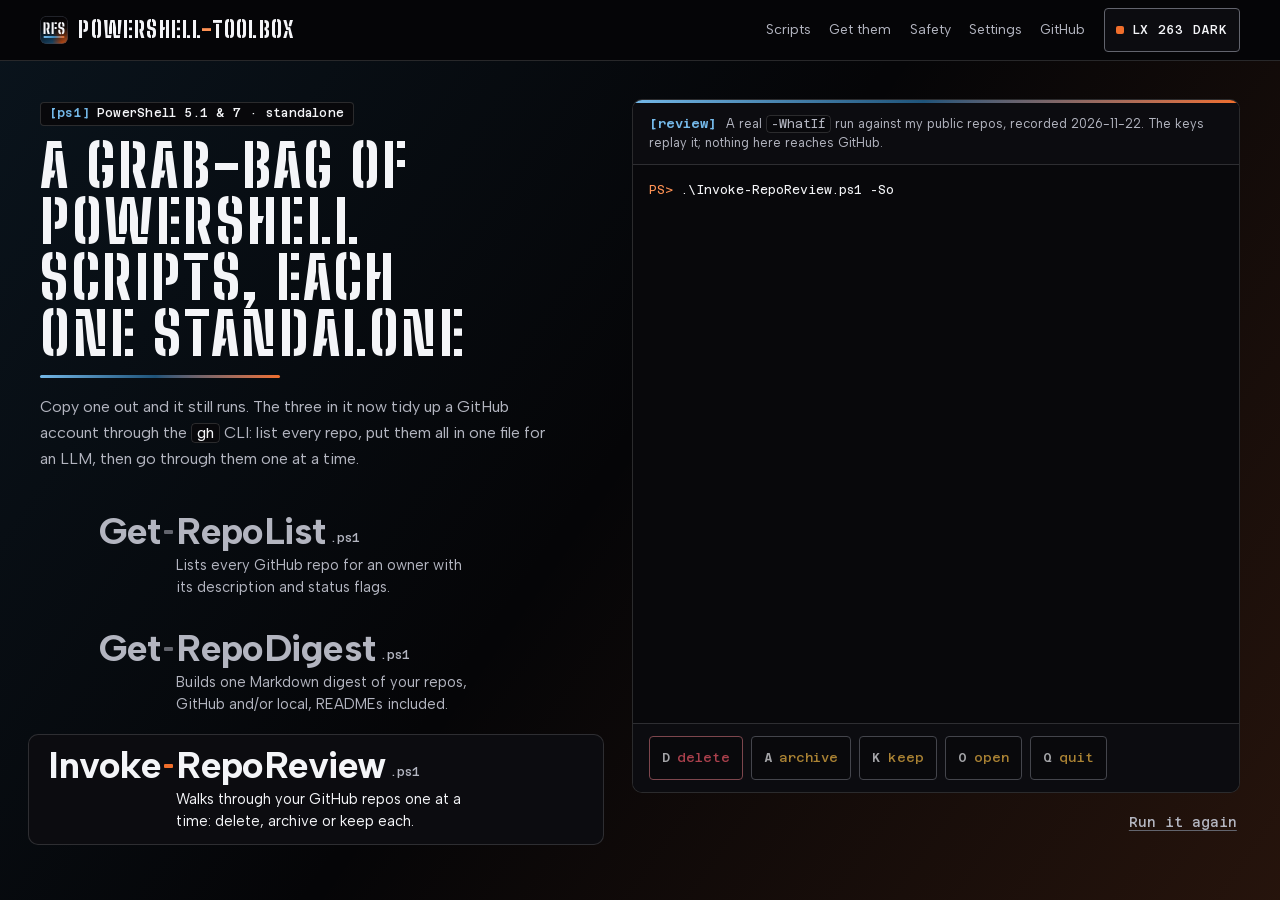
==== commit d0cb72f1: "fix(docs): fix SETTINGS heading overlap, purge retired repos, and resolve Cyclorama Dawn v2.1.0 defe" ====
--- a/docs/index.html
+++ b/docs/index.html
@@ -25,7 +25,7 @@
   (function () {
     document.documentElement.className = 'js';
     try {
-      var t = localStorage.getItem('rfs-theme');
+      var t = localStorage.getItem('rfs-theme') || localStorage.getItem('color-scheme');
       if (t === 'light' || t === 'dayshift') {
         document.documentElement.dataset.theme = 'light';
         var cs = document.querySelector('meta[name="color-scheme"]');
@@ -72,7 +72,7 @@
 <section class="hero" aria-labelledby="title">
   <div class="wrap hero-grid">
     <div class="intro">
-      <span class="rfs-badge"><span class="k">[ps1]</span> PowerShell 5.1 &amp; 7 · standalone</span>
+      <span class="rfs-badge b-steel"><span class="k">[ps1]</span> PowerShell 5.1 &amp; 7 · standalone</span>
       <h1 id="title">A GRAB-BAG OF POWERSHELL SCRIPTS, EACH ONE STANDALONE</h1>
       <div class="horizon-rule" aria-hidden="true"></div>
       <p class="sub">Copy one out and it still runs. The three in it now tidy up a GitHub account through the <code>gh</code> CLI: list every repo, put them all in one file for an LLM, then go through them one at a time.</p>
@@ -97,32 +97,31 @@
       <div class="panel" role="tabpanel" id="run-list" aria-labelledby="tab-list" data-run="list">
         <p class="cap"><span class="k">[list]</span> Real output, recorded <!-- run:date -->2026-11-22<!-- /run:date --> against my GitHub account. Private repos are left out.</p>
         <pre class="screen" tabindex="0"><!-- run:list --><span class="ps">PS&gt;</span> <span class="typed">.\Get-RepoList.ps1</span>
-Name                        Status           Language   Pushed     Description
-----                        ------           --------   ------     -----------
-.github                     public                      2026-11-14 Defaults for every repo: the Sponsor button
-agent-toolkit               public, archived PowerShell 2026-11-22 RETIRED: T3 Code, Claude Code and the tools around them on Windows without admin rights, VDI desktops included: one GitHub release, rebuilt every Sunday, that installs into your own account from its own files.
-amazon-order-sync           public           Rust       2026-11-13 Syncs your Amazon orders into local Markdown notes
-carify                      public           Shell      2026-11-14 Convert video for Uconnect USB playback, via ffmpeg
-certapi                     public           C#         2026-11-22 mTLS API client for the Windows certificate store
-dev-toolkit                 public, archived Python     2026-11-06 RETIRED: Developer tools for an offline Windows machine where you aren't an admin: one GitHub release, rebuilt every Sunday, with Rust, Python, Node and .NET toolchains and their package caches.
-forge-framework             public, archived Python     2026-08-06 RETIRED: Modular offensive-security framework with a Metasploit-style console - 60+ modules covering Active Directory, AD CS, Kerberos, SMB and web attacks, a persistent evidence workspace, and self-contained Docker labs (Samba AD DC, Windows Server 2022, Windows 11, Enterprise CA) that every module is integration-tested against.
-identity-gen                public           HTML       2026-11-14 Offline generator for throwaway signup identities
-Kraken                      public, archived Rust       2026-06-20 OPSEC-first Rust C2 framework with minimal core and runtime modules
-Lure                        public, archived Python     2026-06-20 SMB hash bait for authorized red team engagements - drops poisoned .url/.scf/.xml payloads onto writable shares to coerce NTLM authentication via Responder
-Maelstrom                   public, archived Python     2026-06-20 NetExec wrapper combining 35+ AD enumeration modules into a single command
-open-file                   public           TypeScript 2026-11-16 Learn and play chess in your browser, offline
-port-sync                   public           Rust       2026-11-13 Keeps qBittorrent's port synced to Proton VPN
-powershell-toolbox          public           PowerShell 2026-11-22 A grab-bag of my PowerShell scripts, each one standalone
-pwn-broker                  public           Python     2026-11-22 Keeps a box's targets, notes, creds and tools in order
-pwn-playbooks               public           Python     2026-11-22 Playbooks for pwn-broker: read into the note, fill in, run
-pwn-shop                    public           Python     2026-11-22 Tool packages for pwn-broker, built from upstream releases
-Rapids                      public, archived Python     2026-06-20 Modular credential spraying framework for authorized security testing
-Real-Fruit-Snacks           public           Python     2026-11-22 Profile README: my tools on an animated board
-Real-Fruit-Snacks.github.io public           JavaScript 2026-11-22 Every tool I maintain, shown by its job: what goes in, what comes out
-rfs.tools                   public           HTML       2026-11-04 The front door at rfs.tools, one page pointing at GitHub
-rfs-brand                   public           Python     2026-11-22 RFS brand, profile art and repo templates
-screen-mark                 public           Rust       2026-11-14 Screenshot capture and annotation in pure Rust
-Undertow                    public, archived Go         2026-06-20 Statically-linked SSH server for penetration testing - reverse/bind shells, SFTP, port forwarding, TLS wrapping with SNI spoofing, single static binary under 1.5MB. Written in Go.<!-- /run:list --></pre>
+Name                        Status Language   Pushed     Description
+----                        ------ --------   ------     -----------
+.github                     public            2026-11-14 Defaults for every repo: the Sponsor button
+ad-sweep                    public Rust       2026-11-24 Runs isolated Active Directory enumeration with NetExec
+amazon-order-sync           public Rust       2026-11-13 Syncs your Amazon orders into local Markdown notes
+carify                      public Shell      2026-11-14 Convert video for Uconnect USB playback, via ffmpeg
+certapi                     public C#         2026-11-22 mTLS API client for the Windows certificate store
+cred-spray                  public Python     2026-11-24 Bounded, protocol-aware credential spraying
+hash-bait                   public Rust       2026-11-24 Drop poisoned shortcuts on SMB shares to coerce NTLM hashes
+identity-gen                public HTML       2026-11-14 Offline generator for throwaway signup identities
+one-billion-pixels          public TypeScript 2026-11-24 Excavate one billion pixels in your browser, offline
+open-file                   public TypeScript 2026-11-16 Learn and play chess in your browser, offline
+port-sync                   public Rust       2026-11-13 Keeps qBittorrent's port synced to Proton VPN
+powershell-toolbox          public PowerShell 2026-11-22 A grab-bag of my PowerShell scripts, each one standalone
+pwn-broker                  public Python     2026-11-22 Keeps a box's targets, notes, creds, and tools in order
+pwn-playbooks               public Markdown   2026-11-22 Playbooks for pwn-broker: read into the note, fill in, run
+pwn-report                  public Python     2026-11-24 Private, evidence-linked reports from pwn-broker archives
+pwn-shop                    public Python     2026-11-22 Tool packages for pwn-broker, built from upstream releases
+Real-Fruit-Snacks           public Python     2026-11-22 Profile README: my tools on an animated board
+Real-Fruit-Snacks.github.io public JavaScript 2026-11-22 Every tool I maintain, shown by its job: what goes in, what comes out
+rfs.tools                   public HTML       2026-11-04 The front door at rfs.tools, one page pointing at GitHub
+rfs-brand                   public Python     2026-11-22 RFS brand system, profile art, and repo templates
+rfs-themes                  public CSS        2026-11-24 Cyclorama Dawn themes and ports for everyday apps
+screen-mark                 public Rust       2026-11-14 Screenshot capture and annotation in pure Rust
+shell-tunnel                public Go         2026-11-24 Static SSH server for bind and reverse shells, PTY and SFTP<!-- /run:list --></pre>
       </div>
       <div class="panel" role="tabpanel" id="run-digest" aria-labelledby="tab-digest" data-run="digest">
         <p class="cap"><span class="k">[digest]</span> Real run, recorded <!-- run:date -->2026-11-22<!-- /run:date --> and sped up here.</p>
@@ -218,30 +217,30 @@
       <div class="get">
         <div class="rfs-code-card">
           <div class="rfs-code-head">
-            <span class="rfs-code-lang"><span class="k">[powershell]</span> All of them</span>
+            <span class="rfs-badge b-steel"><span class="k">[powershell]</span> All of them</span>
             <button class="rfs-btn rfs-btn-outline rfs-btn-sm copy" type="button" data-copy="cd $HOME\Projects; git clone https://github.com/Real-Fruit-Snacks/powershell-toolbox; cd powershell-toolbox">Copy</button>
           </div>
-          <pre><code>cd $HOME\Projects; git clone https://github.com/Real-Fruit-Snacks/powershell-toolbox; cd powershell-toolbox</code></pre>
+          <pre class="rfs-code-block"><code>cd $HOME\Projects; git clone https://github.com/Real-Fruit-Snacks/powershell-toolbox; cd powershell-toolbox</code></pre>
         </div>
         <p>They assume your projects live in <code>C:\Users\&lt;you&gt;\Projects</code>, and every file they write goes there. <code>Get-Help .\&lt;script&gt;.ps1 -Full</code> lists every parameter.</p>
       </div>
       <div class="get">
         <div class="rfs-code-card">
           <div class="rfs-code-head">
-            <span class="rfs-code-lang"><span class="k">[powershell]</span> Just one</span>
+            <span class="rfs-badge b-steel"><span class="k">[powershell]</span> Just one</span>
             <button class="rfs-btn rfs-btn-outline rfs-btn-sm copy" type="button" id="one-copy" data-copy="iwr https://raw.githubusercontent.com/Real-Fruit-Snacks/powershell-toolbox/main/Invoke-RepoReview.ps1 -OutFile Invoke-RepoReview.ps1">Copy</button>
           </div>
-          <pre><code id="one">iwr https://raw.githubusercontent.com/Real-Fruit-Snacks/powershell-toolbox/main/Invoke-RepoReview.ps1 -OutFile Invoke-RepoReview.ps1</code></pre>
+          <pre class="rfs-code-block"><code id="one">iwr https://raw.githubusercontent.com/Real-Fruit-Snacks/powershell-toolbox/main/Invoke-RepoReview.ps1 -OutFile Invoke-RepoReview.ps1</code></pre>
         </div>
         <p>Each script carries everything it needs, so the one file is enough.<span class="js-only"> This line follows the script picked above.</span></p>
       </div>
       <div class="get">
         <div class="rfs-code-card">
           <div class="rfs-code-head">
-            <span class="rfs-code-lang"><span class="k">[powershell]</span> Prerequisite · gh CLI</span>
+            <span class="rfs-badge b-steel"><span class="k">[powershell]</span> Prerequisite · gh CLI</span>
             <button class="rfs-btn rfs-btn-outline rfs-btn-sm copy" type="button" data-copy="winget install GitHub.cli; gh auth login">Copy</button>
           </div>
-          <pre><code>winget install GitHub.cli; gh auth login</code></pre>
+          <pre class="rfs-code-block"><code>winget install GitHub.cli; gh auth login</code></pre>
         </div>
         <p>They wrap the <a href="https://cli.github.com/">GitHub CLI</a>, so they see whatever your <code>gh</code> login sees, private repos included. If the execution policy blocks a script: <code>powershell -ExecutionPolicy Bypass -File .\Get-RepoList.ps1</code></p>
       </div>
@@ -275,8 +274,8 @@
       <p class="label">Examples</p>
       <div class="body">
         <div class="rfs-code-card">
-          <div class="rfs-code-head"><span class="rfs-code-lang"><span class="k">[powershell]</span> Examples</span></div>
-          <pre class="ex"><code>.\Get-RepoList.ps1 -Owner Real-Fruit-Snacks -Format Markdown -OutFile repos.md   <span class="i-mute"># Projects\repos.md</span>
+          <div class="rfs-code-head"><span class="rfs-badge b-steel"><span class="k">[powershell]</span> Examples</span></div>
+          <pre class="rfs-code-block ex"><code>.\Get-RepoList.ps1 -Owner Real-Fruit-Snacks -Format Markdown -OutFile repos.md   <span class="i-mute"># Projects\repos.md</span>
 .\Get-RepoList.ps1 -Format Object | Where-Object Archived | Select-Object Name, Pushed
 .\Get-RepoList.ps1 -Format Csv -OutFile repos.csv -ExcludeForks</code></pre>
         </div>
@@ -308,8 +307,8 @@
       <p class="label">Examples</p>
       <div class="body">
         <div class="rfs-code-card">
-          <div class="rfs-code-head"><span class="rfs-code-lang"><span class="k">[powershell]</span> Examples</span></div>
-          <pre class="ex"><code>.\Get-RepoDigest.ps1 -GitHub            <span class="i-mute"># your GitHub repos only</span>
+          <div class="rfs-code-head"><span class="rfs-badge b-steel"><span class="k">[powershell]</span> Examples</span></div>
+          <pre class="rfs-code-block ex"><code>.\Get-RepoDigest.ps1 -GitHub            <span class="i-mute"># your GitHub repos only</span>
 .\Get-RepoDigest.ps1 -GitHub -Local     <span class="i-mute"># and every folder in Projects, in one file</span>
 .\Get-RepoDigest.ps1 -GitHub -Owner Real-Fruit-Snacks -Local -OutFile all.md -MaxReadmeChars 12000</code></pre>
         </div>
@@ -340,8 +339,8 @@
       <p class="label">Examples</p>
       <div class="body">
         <div class="rfs-code-card">
-          <div class="rfs-code-head"><span class="rfs-code-lang"><span class="k">[powershell]</span> Examples</span></div>
-          <pre class="ex"><code>.\Invoke-RepoReview.ps1 -SortBy size -WhatIf     <span class="i-mute"># a dry run, largest first</span>
+          <div class="rfs-code-head"><span class="rfs-badge b-steel"><span class="k">[powershell]</span> Examples</span></div>
+          <pre class="rfs-code-block ex"><code>.\Invoke-RepoReview.ps1 -SortBy size -WhatIf     <span class="i-mute"># a dry run, largest first</span>
 .\Invoke-RepoReview.ps1 -Owner my-org -SortBy size
 .\Invoke-RepoReview.ps1 -IncludeForks -IncludeArchived -WhatIf</code></pre>
         </div>
@@ -375,7 +374,7 @@
         <thead><tr><th scope="col" data-dash="--------">Variable</th><th scope="col" data-dash="------">Effect</th></tr></thead>
         <tbody>
           <tr><th scope="row"><code>RFS_PROJECTS</code></th><td>Your projects folder. Default <code>$HOME\Projects</code>. Relative <code>-OutFile</code> and <code>-LogPath</code> values land here; absolute paths are used as given.</td></tr>
-          <tr><th scope="row"><code>RFS_THEME</code></th><td><code>light</code> or <code>dayshift</code> for a light terminal. Dark (`LX 263`) is the default.</td></tr>
+          <tr><th scope="row"><code>RFS_THEME</code></th><td><code>light</code> or <code>dayshift</code> for a light terminal. Dark (<code>LX 263</code>) is the default.</td></tr>
           <tr><th scope="row"><code>NO_COLOR</code></th><td>Any value: plain text, no colour at all (<a href="https://no-color.org">no-color.org</a>).</td></tr>
         </tbody>
       </table>
@@ -407,7 +406,7 @@
 
 <footer class="foot">
   <div class="wrap foot-inner">
-    <p>MIT · <a href="https://github.com/Real-Fruit-Snacks/powershell-toolbox">Source</a> · <a href="https://github.com/Real-Fruit-Snacks/powershell-toolbox/blob/main/CHANGELOG.md">Changelog</a> · <a href="https://github.com/Real-Fruit-Snacks/powershell-toolbox/blob/main/SECURITY.md">Security</a> · <a href="https://real-fruit-snacks.github.io/rfs-brand/">rfs-brand</a> · <a href="https://real-fruit-snacks.github.io/">Real-Fruit-Snacks</a></p>
+    <p>MIT · <a href="https://github.com/Real-Fruit-Snacks/powershell-toolbox">Source</a> · <a href="https://github.com/Real-Fruit-Snacks/powershell-toolbox/blob/main/docs/USAGE.md">Usage</a> · <a href="https://github.com/Real-Fruit-Snacks/powershell-toolbox/blob/main/CHANGELOG.md">Changelog</a> · <a href="https://github.com/Real-Fruit-Snacks/powershell-toolbox/blob/main/SECURITY.md">Security</a> · <a href="https://real-fruit-snacks.github.io/rfs-brand/">rfs-brand</a> · <a href="https://real-fruit-snacks.github.io/">Real-Fruit-Snacks</a></p>
     <p class="colophon">Set in Big Shoulders Stencil, Albert Sans, and Azeret Mono · Recordings via <a href="https://github.com/Real-Fruit-Snacks/powershell-toolbox/tree/main/docs/art">docs/art</a>.</p>
   </div>
 </footer>
--- a/docs/rfs.css
+++ b/docs/rfs.css
@@ -6,7 +6,6 @@
   color-scheme: dark;
 
   --rfs-in-oklab: ;
-  --rfs-in-oklch: ;
 
   /* Physical Cyclorama stops */
   --rfs-steel: #1f547a;
@@ -158,7 +157,6 @@
 @supports (background: linear-gradient(in oklab, white, black)) {
   :root {
     --rfs-in-oklab: in oklab;
-    --rfs-in-oklch: in oklch;
   }
 }
 
@@ -262,6 +260,12 @@
   overflow-x: auto;
 }
 
+/* Lock viewport scroll when using .rfs-shell so scrollbars start strictly below top chrome */
+html:has(> body.rfs-shell) {
+  height: 100%;
+  overflow: hidden;
+}
+
 /* Reduced transparency: remove glass/blur translucency */
 @media (prefers-reduced-transparency: reduce) {
   :root {
@@ -287,7 +291,7 @@
     --rfs-line: #cfd5dc;
     --rfs-line-strong: #6e7682;
   }
-  :where(body) {
+  :where(html, body) {
     background: #ffffff !important;
     color: #0d1016 !important;
     height: auto !important;
--- a/docs/rfs-components.css
+++ b/docs/rfs-components.css
@@ -840,7 +840,9 @@
   border-bottom: 1px solid var(--rfs-line);
 }
 
-.rfs-tablist::-webkit-scrollbar { display: none; }
+@supports not (scrollbar-width: none) {
+  .rfs-tablist::-webkit-scrollbar { display: none; }
+}
 
 .rfs-tablist [role="tab"] {
   flex: none;
--- a/docs/styles.css
+++ b/docs/styles.css
@@ -51,12 +51,18 @@
   --name: clamp(1.75rem, 0.9rem + 3.2vw, 3.2rem);
   --verb-w: calc(var(--name) * 3.15);
   --hy-w: calc(var(--name) * 0.4);
+  --wash-steel: color-mix(in oklab, var(--rfs-steel) 18%, transparent);
+  --wash-beacon: color-mix(in oklab, var(--rfs-beacon) 14%, transparent);
   --ease: cubic-bezier(.2, .7, .2, 1);
+}
+:root[data-theme="light"] {
+  --wash-steel: color-mix(in oklab, var(--rfs-steel) 30%, transparent);
+  --wash-beacon: color-mix(in oklab, var(--rfs-beacon) 26%, transparent);
 }
 
 /* ---------- base reset ---------- */
 *, *::before, *::after { box-sizing: border-box; }
-html { background: var(--rfs-bg); -webkit-text-size-adjust: 100%; }
+html { height: 100%; overflow: hidden; background: var(--rfs-bg); -webkit-text-size-adjust: 100%; }
 body {
   margin: 0;
   padding: 0;
@@ -106,9 +112,9 @@
   top: -4rem;
   z-index: 120;
   padding: .55rem .95rem;
-  background: var(--rfs-beacon-fill);
-  color: var(--rfs-on-beacon);
-  border-radius: var(--rfs-radius-xs);
+  background: var(--rfs-primary);
+  color: var(--rfs-on-primary, #FFFFFF);
+  border-radius: 4px;
   font: 600 .85rem/1 var(--rfs-font-mono);
   text-decoration: none;
   transition: top .15s ease;
@@ -120,8 +126,7 @@
 .page-scroll {
   position: relative;
   background:
-    radial-gradient(62% 48% at 14% 0%, color-mix(in oklab, var(--rfs-steel) 24%, transparent), transparent 68%),
-    radial-gradient(56% 44% at 88% 4%, color-mix(in oklab, var(--rfs-beacon) 16%, transparent), transparent 68%),
+    linear-gradient(125deg var(--rfs-in-oklab), var(--wash-steel) 0%, transparent 48%, var(--wash-beacon) 100%),
     var(--rfs-bg);
 }
 @media (prefers-reduced-motion: no-preference) {
@@ -143,6 +148,7 @@
   display: inline-flex;
   align-items: center;
   gap: .65rem;
+  min-height: 44px;
   text-decoration: none;
   color: var(--rfs-text);
   padding-block: .25rem;
@@ -166,6 +172,9 @@
   font-size: .875rem;
 }
 .top-nav a {
+  display: inline-flex;
+  align-items: center;
+  min-height: 44px;
   text-decoration: none;
   color: var(--rfs-mute);
   padding-block: .4rem;
@@ -184,9 +193,9 @@
   color: var(--rfs-text);
   background: var(--rfs-surface);
   border: 1px solid var(--rfs-line-strong);
-  border-radius: var(--rfs-radius-xs);
+  border-radius: 4px;
   padding: .48rem .72rem;
-  min-height: 2.25rem;
+  min-height: 44px;
   cursor: pointer;
   white-space: nowrap;
   flex: none;
@@ -331,6 +340,47 @@
 .row:focus-visible { outline-offset: -2px; }
 html:not(.js) .row { cursor: default; }
 
+@media (min-width: 720px) and (max-width: 1179px) {
+  .index {
+    display: grid;
+    grid-template-columns: repeat(3, minmax(0, 1fr));
+    gap: .75rem;
+    margin: 0;
+  }
+  .row {
+    display: flex;
+    flex-direction: column;
+    height: 100%;
+    padding: .85rem .95rem;
+    background: var(--rfs-code-bg);
+    border-color: var(--rfs-line);
+  }
+  .row[aria-selected="true"] {
+    background: var(--rfs-surface);
+    border-color: var(--rfs-beacon);
+  }
+  .row .nm {
+    display: inline-flex;
+    flex-wrap: nowrap;
+    align-items: baseline;
+    font-size: clamp(.98rem, .75rem + .45vw, 1.18rem);
+    letter-spacing: -.01em;
+  }
+  .row .nm .hy {
+    width: .55em;
+    margin-inline: .12em;
+    flex: none;
+  }
+  .row .ext { font-size: .72rem; margin-left: .25em; }
+  .row .syn {
+    padding-left: 0;
+    max-width: none;
+    margin-top: .45rem;
+    font-size: .82rem;
+    line-height: 1.45;
+  }
+}
+
 @media (max-width: 560px) {
   .row .syn { padding-left: 0; max-width: none; }
 }
@@ -381,9 +431,10 @@
 }
 .cap code { font-size: max(12px, .92em); }
 .screen {
-  height: 24rem;
+  height: 25rem;
   overflow: auto;
-  padding: 1rem;
+  overscroll-behavior: contain;
+  padding: 1rem 1rem 1.25rem;
   font-size: .76rem;
   line-height: 1.62;
   white-space: pre;
@@ -425,8 +476,8 @@
   color: var(--rfs-accent);
   background: var(--rfs-code-bg);
   border: 1px solid var(--rfs-line-strong);
-  border-radius: var(--rfs-radius-xs);
-  min-height: 38px;
+  border-radius: 4px;
+  min-height: 44px;
   padding: 0 .75rem;
   cursor: pointer;
   display: inline-flex;
@@ -463,20 +514,22 @@
   color: var(--rfs-text);
   background: var(--rfs-code-bg);
   border: 1px solid var(--rfs-line-strong);
-  border-radius: var(--rfs-radius-xs);
-  min-height: 38px;
+  border-radius: 4px;
+  min-height: 44px;
   padding: 0 .75rem;
 }
 
 .again { margin: .5rem 0 0; text-align: right; }
 html:not(.js) .again { display: none; }
 .again button {
+  display: inline-flex;
+  align-items: center;
   font: 500 .82rem/1 var(--rfs-font-mono);
   color: var(--rfs-mute);
   background: none;
   border: 0;
   padding: .5rem .2rem;
-  min-height: 36px;
+  min-height: 44px;
   cursor: pointer;
   text-decoration: underline;
   text-decoration-color: var(--rfs-line-strong);
@@ -495,17 +548,22 @@
 .label {
   font-family: var(--rfs-font-display);
   font-weight: 800;
-  font-size: clamp(1.65rem, 1.2rem + 1.4vw, 2.3rem);
+  font-size: clamp(1.55rem, 1.15rem + 1.1vw, 2.15rem);
   letter-spacing: .05em;
   line-height: 1.05;
   color: var(--rfs-text);
   margin: 0;
+  min-width: 0;
 }
 @media (min-width: 760px) {
   .hang {
+    grid-template-columns: max(var(--verb-w), 12rem) minmax(0, 1fr);
+    column-gap: clamp(2rem, 2.8vw, 3.25rem);
+    row-gap: 1.4rem;
+  }
+  .ref.hang {
     grid-template-columns: var(--verb-w) minmax(0, 1fr);
-    column-gap: var(--hy-w);
-    row-gap: 1.4rem;
+    column-gap: max(var(--hy-w), 1.5rem);
   }
   .hang > .label { grid-column: 1; text-align: right; padding-top: .1em; }
   .hang > .body { grid-column: 2; min-width: 0; }
@@ -582,20 +640,34 @@
   margin-bottom: .75rem;
 }
 
+.rfs-code-card > pre { padding: 0.9rem 1.05rem; white-space: var(--rfs-code-wrap); overflow-wrap: var(--rfs-code-overflow-wrap); }
+.rfs-btn, .rfs-btn-sm { min-height: 44px; }
+
 /* ---------- footer ---------- */
 .foot {
   border-top: 1px solid var(--rfs-line);
-  padding: 1.75rem 0;
+  padding: 1.25rem 0;
   color: var(--rfs-mute);
   font-size: .84rem;
 }
-.foot-inner { display: flex; flex-wrap: wrap; justify-content: space-between; gap: .5rem 2rem; }
+.foot-inner { display: flex; flex-wrap: wrap; align-items: center; justify-content: space-between; gap: .5rem 2rem; }
 .foot p { margin: 0; }
-.foot a { color: var(--rfs-text); text-decoration-color: var(--rfs-line-strong); }
+.foot a { display: inline-flex; align-items: center; min-height: 44px; color: var(--rfs-text); text-decoration-color: var(--rfs-line-strong); }
+
+::view-transition-old(root),
+::view-transition-new(root) { animation: none; mix-blend-mode: normal; }
+@media (prefers-reduced-motion: reduce) {
+  ::view-transition-group(*),
+  ::view-transition-old(*),
+  ::view-transition-new(*) { animation: none !important; }
+}
+@media (pointer: coarse) {
+  .rfs-toast-close { min-width: 44px; min-height: 44px; }
+}
 
 @media print {
-  .rfs-shell { height: auto; overflow: visible; }
-  .rfs-scroll-region { overflow: visible; }
+  html, body, .rfs-shell { height: auto !important; overflow: visible !important; }
+  .rfs-scroll-region { overflow: visible !important; }
   .top-nav, .theme-btn, .keys, .again, .copy, .rfs-skip { display: none; }
   .screen { height: auto; overflow: visible; }
 }
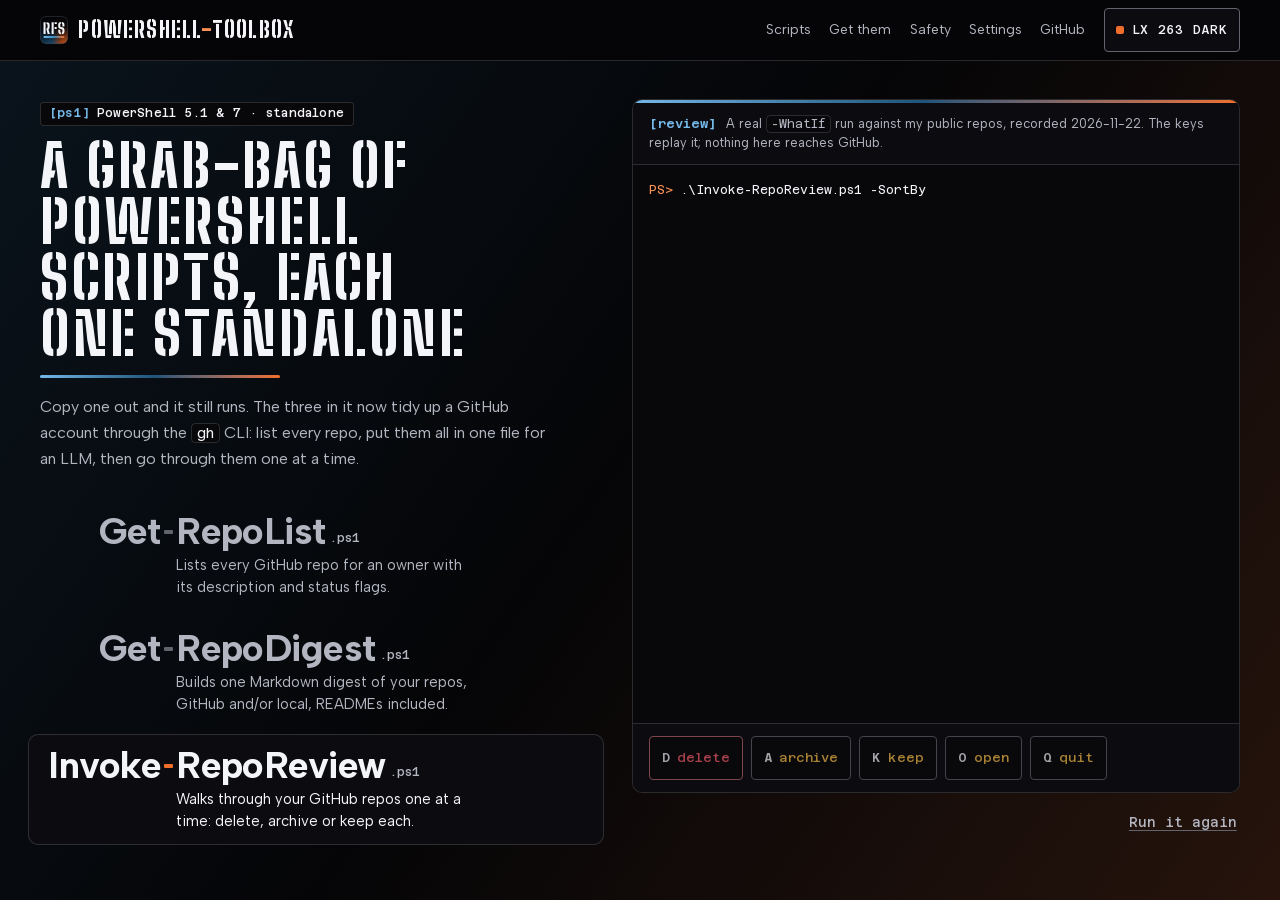
==== commit 1ee2f51b: "docs(runs): remove deleted one-billion-pixels from recorded repo list and regenerate art" ====
--- a/docs/index.html
+++ b/docs/index.html
@@ -107,7 +107,6 @@
 cred-spray                  public Python     2026-11-24 Bounded, protocol-aware credential spraying
 hash-bait                   public Rust       2026-11-24 Drop poisoned shortcuts on SMB shares to coerce NTLM hashes
 identity-gen                public HTML       2026-11-14 Offline generator for throwaway signup identities
-one-billion-pixels          public TypeScript 2026-11-24 Excavate one billion pixels in your browser, offline
 open-file                   public TypeScript 2026-11-16 Learn and play chess in your browser, offline
 port-sync                   public Rust       2026-11-13 Keeps qBittorrent's port synced to Proton VPN
 powershell-toolbox          public PowerShell 2026-11-22 A grab-bag of my PowerShell scripts, each one standalone
--- a/docs/rfs.css
+++ b/docs/rfs.css
@@ -101,8 +101,14 @@
   --rfs-ease-in-out: cubic-bezier(0.65, 0, 0.35, 1);
   --rfs-ease-exit: cubic-bezier(0.7, 0, 0.84, 0);
   --rfs-ease-linear: linear;
+  --rfs-ease-detent-fallback: cubic-bezier(0.22, 1.18, 0.36, 1);
+  /* Tight mechanical detent (3.5% seat settle, zero jelly bounce) with cubic-bezier fallback */
+  --rfs-ease-detent: cubic-bezier(0.22, 1.18, 0.36, 1);
+  --rfs-ease-detent: linear(0, 0.21 8%, 0.64 19%, 0.94 31%, 1.035 44%, 1.02 58%, 0.996 74%, 1);
   --rfs-dur-fast: 150ms;
   --rfs-dur-base: 250ms;
+  --rfs-dur-detent: 340ms;
+  --rfs-dur-jump: 360ms;
   --rfs-dur-slow: 520ms;
   --rfs-type-rate: 45ms;
 
@@ -138,6 +144,15 @@
   --rfs-syn-com: var(--rfs-mute);
   --rfs-syn-add: var(--rfs-signal);
   --rfs-syn-del: var(--rfs-fault);
+
+  /* Data visualization categorical series (ordered 1..6, WCAG AA >= 5.8:1 in both modes) */
+  --rfs-viz-1: var(--rfs-steel-ink);
+  --rfs-viz-2: var(--rfs-beacon-ink);
+  --rfs-viz-3: var(--rfs-signal);
+  --rfs-viz-4: var(--rfs-accent);
+  --rfs-viz-5: var(--rfs-fault);
+  --rfs-viz-6: var(--rfs-mute);
+  --rfs-viz-grid: var(--rfs-line);
 
   --rfs-horizon-gradient: linear-gradient(125deg var(--rfs-in-oklab), var(--rfs-steel-fill) 0%, var(--rfs-steel) 42%, #8a3e20 74%, #bd4811 100%);
   --rfs-horizon-rule: linear-gradient(90deg var(--rfs-in-oklab), var(--rfs-steel-ink) 0%, var(--rfs-steel) 48%, var(--rfs-beacon) 100%);
@@ -260,10 +275,12 @@
   overflow-x: auto;
 }
 
-/* Lock viewport scroll when using .rfs-shell so scrollbars start strictly below top chrome */
+/* Lock viewport scroll when using .rfs-shell so scrollbars start strictly below top chrome.
+   Use overflow: clip so fragment #anchor navigation cannot programmatically scroll <html> off y=0. */
 html:has(> body.rfs-shell) {
   height: 100%;
   overflow: hidden;
+  overflow: clip;
 }
 
 /* Reduced transparency: remove glass/blur translucency */
@@ -299,6 +316,7 @@
     display: block !important;
   }
   :where(.rfs-shell, .rfs-scroll-region, .page-scroll) {
+    position: static !important;
     height: auto !important;
     overflow: visible !important;
     display: block !important;
--- a/docs/rfs-components.css
+++ b/docs/rfs-components.css
@@ -1,6 +1,26 @@
-/* RFS Cyclorama Dawn Drop-In Component Kit (load after rfs.css).
+/* RFS Cyclorama Dawn Drop-In Component Kit v2.3.2 (load after rfs.css).
    Provides reusable buttons, D · Terminal Token badges, underlines, highlights,
-   keycaps, callouts, inputs, syntax roles, stroke icons, native <progress>, and UI states. */
+   keycaps, callouts, inputs, syntax roles, stroke icons + opt-in icon motion,
+   animated hardware controls (checkboxes, switches, jumping radios, faders),
+   upgraded native <progress> loaders (DMX Cue Meter, Horizon Alive Trace,
+   20-Cell LED Ladder, Precision Ring & Dawn Ring), dialogs, toasts, and UI states. */
+
+/* Registered custom properties for smooth <progress> rings & indeterminate sweep arcs */
+@property --rfs-ring-val {
+  syntax: "<number>";
+  inherits: true;
+  initial-value: 0;
+}
+@property --rfs-arc-start {
+  syntax: "<angle>";
+  inherits: false;
+  initial-value: 0deg;
+}
+@property --rfs-arc-end {
+  syntax: "<angle>";
+  inherits: false;
+  initial-value: 148deg;
+}
 
 /* ---- Focus & Selection ---- */
 :where(a, button, input, select, textarea, summary, [tabindex]):focus-visible {
@@ -47,11 +67,140 @@
 }
 
 .rfs-btn-horizon {
+  position: relative;
   border: 0;
-  background-image: var(--rfs-horizon-gradient);
-  background-origin: border-box;
-  background-clip: border-box;
+  background: var(--rfs-steel-fill);
   color: #ffffff;
+  overflow: hidden;
+  isolation: isolate;
+}
+
+.rfs-btn-horizon::before {
+  content: "";
+  position: absolute;
+  inset: 0;
+  z-index: -1;
+  background-image: linear-gradient(125deg var(--rfs-in-oklab), #18496b 0%, #1f547a 32%, #cc5016 68%, #f06e2b 100%);
+  transform: translateX(-18%) scaleX(1.36);
+  transform-origin: left;
+}
+
+@media (prefers-reduced-motion: no-preference) {
+  .rfs-btn-horizon::before {
+    transition: transform var(--rfs-dur-base) var(--rfs-ease);
+  }
+}
+
+/* Copy-to-Check Silkscreen Morph button */
+.rfs-btn-copy-morph {
+  display: inline-flex;
+  align-items: center;
+  gap: 0.5rem;
+  min-block-size: 2.5rem;
+  padding: 0.48rem 0.9rem;
+  border-radius: var(--rfs-radius-sm);
+  border: 1px solid var(--rfs-line-strong);
+  background: var(--rfs-code-bg);
+  color: var(--rfs-text);
+  font: 600 0.78rem/1.2 var(--rfs-font-mono);
+  cursor: pointer;
+  transition: border-color var(--rfs-dur-fast) var(--rfs-ease), color var(--rfs-dur-fast) var(--rfs-ease);
+}
+
+.rfs-btn-copy-morph:is([data-copied], [data-copied="true"]) {
+  border-color: var(--rfs-signal);
+  color: var(--rfs-signal);
+}
+
+.rfs-copy-ico {
+  position: relative;
+  inline-size: 1rem;
+  block-size: 1rem;
+  flex: none;
+}
+
+.rfs-copy-ico svg {
+  position: absolute;
+  inset: 0;
+  width: 100%;
+  height: 100%;
+  fill: none;
+  stroke: currentColor;
+  stroke-width: 1.75;
+  stroke-linecap: square;
+  stroke-linejoin: miter;
+}
+
+.rfs-copy-ico .ico-check path {
+  stroke-dasharray: 24;
+  stroke-dashoffset: 24;
+}
+
+.rfs-btn-copy-morph:is([data-copied], [data-copied="true"]) .ico-clip {
+  opacity: 0;
+  transform: scale(0.7);
+}
+
+.rfs-btn-copy-morph:is([data-copied], [data-copied="true"]) .ico-check path {
+  stroke-dashoffset: 0;
+}
+
+@media (prefers-reduced-motion: no-preference) {
+  .rfs-copy-ico .ico-clip {
+    transition: opacity var(--rfs-dur-fast) var(--rfs-ease), transform var(--rfs-dur-fast) var(--rfs-ease);
+  }
+  .rfs-copy-ico .ico-check path {
+    transition: stroke-dashoffset var(--rfs-dur-base) var(--rfs-ease);
+  }
+}
+
+/* Two-Stage Armed Destructive Latch (keyboard + pointer safe) */
+.rfs-btn-arm {
+  position: relative;
+  display: inline-flex;
+  align-items: center;
+  justify-content: center;
+  gap: 0.45rem;
+  min-block-size: 2.5rem;
+  padding: 0.48rem 0.95rem;
+  border-radius: var(--rfs-radius-sm);
+  border: 1px solid var(--rfs-fault);
+  background: transparent;
+  color: var(--rfs-fault);
+  font: 600 0.78rem/1.2 var(--rfs-font-mono);
+  cursor: pointer;
+  overflow: hidden;
+  isolation: isolate;
+  transition: color var(--rfs-dur-fast) var(--rfs-ease), border-color var(--rfs-dur-fast) var(--rfs-ease);
+}
+
+.rfs-btn-arm::before {
+  content: "";
+  position: absolute;
+  inset: 0;
+  z-index: -1;
+  background: var(--rfs-fault-fill);
+  transform: scaleX(0);
+  transform-origin: left;
+}
+
+@media (prefers-reduced-motion: no-preference) {
+  .rfs-btn-arm::before {
+    transition: transform var(--rfs-dur-base) var(--rfs-ease);
+  }
+}
+
+.rfs-btn-arm[data-armed="armed"] {
+  color: var(--rfs-on-fault);
+}
+
+.rfs-btn-arm[data-armed="armed"]::before {
+  transform: scaleX(1);
+}
+
+.rfs-btn-arm[data-armed="done"] {
+  border-color: var(--rfs-signal);
+  color: var(--rfs-signal);
 }
 
 .rfs-btn-beacon {
@@ -98,7 +247,8 @@
 
 @media (hover: hover) and (pointer: fine) {
   .rfs-btn:not(:disabled):hover { transform: translateY(-1px); }
-  .rfs-btn-horizon:not(:disabled):hover { filter: brightness(1.07); }
+  .rfs-btn-horizon:not(:disabled):hover::before { transform: translateX(0%) scaleX(1.36); }
+  .rfs-btn-horizon:not(:disabled):hover { filter: brightness(1.05); }
   .rfs-btn-beacon:not(:disabled):hover { background: var(--rfs-primary-hover); border-color: var(--rfs-primary-hover); }
   .rfs-btn-steel:not(:disabled):hover { filter: brightness(1.1); }
   .rfs-btn-fault:not(:disabled):hover { background: var(--rfs-fault-fill-hover); border-color: var(--rfs-fault-fill-hover); }
@@ -377,32 +527,49 @@
   fill: url(#rfs-icon-grad-horizon);
 }
 
-/* ---- Native <progress> Bar (determinate + indeterminate; WCAG & RTL safe) ---- */
+/* ---- Upgraded Native <progress> Loaders (Alive Trace, DMX Cue Meter, LED Ladder, Precision Ring & Dawn Ring) ---- */
+
+/* 1. Horizon Alive Trace (.rfs-progress) — determinate shimmer + dual-rate racing indeterminate + Mint 100% lock */
 .rfs-progress {
   appearance: none;
   border: 0 solid;
   display: block;
   width: 100%;
-  height: 8px;
+  height: 10px;
   overflow: clip;
   border-radius: 4px;
   background: var(--rfs-code-bg);
   box-shadow: inset 0 0 0 1px var(--rfs-line);
   container-type: inline-size;
-  --progress-bar-fill: var(--rfs-horizon-rule);
-  --progress-bar-indeterminate-size: 32%;
-  --progress-bar-indeterminate-animation-duration: 1.4s;
+  --rfs-prog-speed: var(--rfs-motion-speed, 1);
+  --progress-bar-fill:
+    linear-gradient(110deg, transparent 38%, rgba(255, 255, 255, 0.28) 50%, transparent 62%),
+    var(--rfs-horizon-rule);
+  --progress-bar-indeterminate-size: 36%;
+  --progress-bar-indeterminate-animation-duration: calc(1.6s * var(--rfs-prog-speed));
+}
+
+.rfs-progress:not(:indeterminate) {
+  --progress-bar-animation: rfs-beam-sheen calc(2.1s * var(--rfs-prog-speed)) linear infinite;
+}
+
+.rfs-progress[value="100"] {
+  --progress-bar-fill: var(--rfs-signal);
+  --progress-bar-animation: none;
 }
 
 .rfs-progress:indeterminate {
   --progress-bar-animation: var(
     --progress-bar-indeterminate-animation,
-    rfs-progress-slide var(--progress-bar-indeterminate-animation-duration) infinite linear
+    rfs-race-pos var(--progress-bar-indeterminate-animation-duration) cubic-bezier(0.35, 0, 0.25, 1) infinite,
+    rfs-race-len var(--progress-bar-indeterminate-animation-duration) ease-in-out infinite
   );
 }
 
-.rfs-progress:dir(rtl) {
-  --progress-bar-indeterminate-animation: rfs-progress-slide var(--progress-bar-indeterminate-animation-duration) infinite linear reverse;
+.rfs-progress:dir(rtl):indeterminate {
+  --progress-bar-indeterminate-animation:
+    rfs-race-pos var(--progress-bar-indeterminate-animation-duration) cubic-bezier(0.35, 0, 0.25, 1) infinite reverse,
+    rfs-race-len var(--progress-bar-indeterminate-animation-duration) ease-in-out infinite;
 }
 
 .rfs-progress::-webkit-progress-bar {
@@ -411,6 +578,7 @@
 
 .rfs-progress::-webkit-progress-value {
   background: var(--progress-bar-fill);
+  background-size: 260% 100%, 100% 100%;
   border-radius: 4px;
   transition: inline-size var(--rfs-dur-base) var(--rfs-ease);
   animation: var(--progress-bar-animation, revert-rule);
@@ -418,18 +586,282 @@
 
 .rfs-progress::-moz-progress-bar {
   background: var(--progress-bar-fill);
+  background-size: 260% 100%, 100% 100%;
   border-radius: 4px;
   transition: inline-size var(--rfs-dur-base) var(--rfs-ease);
   animation: var(--progress-bar-animation, revert-rule);
 }
 
+/* 2. DMX Cue Meter (.rfs-progress-dmx-shell > progress.rfs-progress-dmx) — etched 10% ticks + bright frontier needle */
+.rfs-progress-dmx-shell {
+  position: relative;
+  height: 14px;
+  border-radius: 4px;
+  border: 1px solid var(--rfs-line-strong);
+  background: var(--rfs-code-bg);
+  overflow: clip;
+  --rfs-dmx-tick: color-mix(in oklab, var(--rfs-bg) 68%, transparent);
+}
+
+.rfs-progress-dmx-shell::after {
+  content: "";
+  position: absolute;
+  inset: 0;
+  pointer-events: none;
+  z-index: 2;
+  background: repeating-linear-gradient(
+    90deg,
+    transparent 0,
+    transparent calc(10% - 1.5px),
+    var(--rfs-dmx-tick) calc(10% - 1.5px),
+    var(--rfs-dmx-tick) 10%
+  );
+}
+
+progress.rfs-progress-dmx {
+  appearance: none;
+  border: 0 solid;
+  display: block;
+  width: 100%;
+  height: 100%;
+  overflow: clip;
+  background: transparent;
+  container-type: inline-size;
+  --rfs-dmx-dur: calc(1.4s * var(--rfs-motion-speed, 1));
+  --rfs-dmx-fill:
+    linear-gradient(90deg, transparent calc(100% - 3px), #ffffff calc(100% - 3px)),
+    var(--rfs-horizon-rule);
+}
+
+progress.rfs-progress-dmx[value="100"] {
+  --rfs-dmx-fill: var(--rfs-signal);
+}
+
+progress.rfs-progress-dmx:indeterminate {
+  --rfs-dmx-anim: rfs-progress-slide var(--rfs-dmx-dur) cubic-bezier(0.45, 0, 0.55, 1) infinite;
+}
+
+progress.rfs-progress-dmx:dir(rtl):indeterminate {
+  --rfs-dmx-anim: rfs-progress-slide var(--rfs-dmx-dur) cubic-bezier(0.45, 0, 0.55, 1) infinite reverse;
+}
+
+progress.rfs-progress-dmx::-webkit-progress-bar {
+  background: transparent;
+}
+
+progress.rfs-progress-dmx::-webkit-progress-value {
+  background: var(--rfs-dmx-fill);
+  transition: inline-size var(--rfs-dur-base) var(--rfs-ease);
+  animation: var(--rfs-dmx-anim, revert-rule);
+}
+
+progress.rfs-progress-dmx::-moz-progress-bar {
+  background: var(--rfs-dmx-fill);
+  transition: inline-size var(--rfs-dur-base) var(--rfs-ease);
+  animation: var(--rfs-dmx-anim, revert-rule);
+}
+
+/* 3. Patch-Bay 20-Cell Hardware LED Ladder (.rfs-led-ladder) */
+.rfs-led-ladder {
+  display: grid;
+  grid-template-columns: repeat(var(--rfs-led-count, 20), minmax(0, 1fr));
+  gap: 2px;
+  padding: 3px;
+  height: 18px;
+  border-radius: 4px;
+  border: 1px solid var(--rfs-line-strong);
+  background: var(--rfs-code-bg);
+}
+
+.rfs-led-cell {
+  border-radius: 1.5px;
+  background: var(--rfs-line);
+  transition: background-color var(--rfs-dur-fast) var(--rfs-ease), opacity var(--rfs-dur-fast) var(--rfs-ease);
+}
+
+.rfs-led-cell.is-lit {
+  background: var(--cell-c, var(--rfs-beacon));
+}
+
+.rfs-led-cell.is-head {
+  background: var(--rfs-beacon-ink);
+  animation: rfs-led-pulse calc(680ms * var(--rfs-motion-speed, 1)) ease-in-out infinite alternate;
+}
+
+.rfs-led-ladder[data-done="true"] .rfs-led-cell.is-lit {
+  background: var(--rfs-signal);
+  animation: none;
+}
+
+.rfs-led-ladder[data-indet="true"] .rfs-led-cell {
+  animation: rfs-led-wave calc(1.35s * var(--rfs-motion-speed, 1)) ease-in-out infinite;
+  animation-delay: calc((var(--n, 19) - var(--i, 0)) * -55ms * var(--rfs-motion-speed, 1));
+}
+
+/* Zero-lag 1:1 tracking during live fader scrubbing or 60/120fps rAF simulation */
+[data-rfs-live-scrub="true"] .rfs-progress::-webkit-progress-value,
+[data-rfs-live-scrub="true"] .rfs-progress::-moz-progress-bar,
+[data-rfs-live-scrub="true"] progress.rfs-progress-dmx::-webkit-progress-value,
+[data-rfs-live-scrub="true"] progress.rfs-progress-dmx::-moz-progress-bar,
+[data-rfs-live-scrub="true"] progress.rfs-progress-ring {
+  transition-duration: 0ms !important;
+}
+
+/* 4. Precision Progress Ring & Dawn Ring Spinner (native <progress>, background-image ONLY so border-area never resets) */
+.rfs-ring-wrap {
+  position: relative;
+  display: inline-grid;
+  place-items: center;
+  width: var(--rfs-ring-size, 48px);
+  height: var(--rfs-ring-size, 48px);
+  flex: none;
+}
+
+.rfs-ring-label {
+  position: absolute;
+  font: 600 0.72rem/1 var(--rfs-font-mono);
+  font-variant-numeric: tabular-nums;
+  color: var(--rfs-text);
+  pointer-events: none;
+}
+
+progress.rfs-progress-ring::-webkit-progress-bar {
+  display: none;
+  background: none;
+}
+
+progress.rfs-progress-ring::-webkit-progress-value {
+  display: none;
+  background: none;
+}
+
+progress.rfs-progress-ring::-moz-progress-bar {
+  display: none;
+  background: none;
+}
+
+progress.rfs-progress-ring {
+  --rfs-ring-size: 48px;
+  --rfs-ring-thickness: 4px;
+  --rfs-ring-fill: var(--rfs-beacon);
+  --rfs-ring-track: var(--rfs-line);
+  appearance: none;
+  border: 0 solid;
+  display: inline-block;
+  flex: none;
+  width: var(--rfs-ring-size);
+  height: var(--rfs-ring-size);
+  border-radius: 50%;
+  background-color: var(--rfs-ring-track);
+  background-repeat: no-repeat;
+  background-image: conic-gradient(
+    var(--rfs-steel-ink) 0%,
+    var(--rfs-ring-fill) calc(var(--rfs-ring-val) * 1%),
+    transparent 0
+  );
+  transition: --rfs-ring-val 0s var(--rfs-ease);
+}
+
+progress.rfs-progress-ring[value="100"] {
+  --rfs-ring-fill: var(--rfs-signal);
+  background-image: conic-gradient(var(--rfs-signal) 100%, transparent 0);
+}
+
+progress.rfs-progress-ring:indeterminate {
+  --_from: calc(90deg + var(--rfs-arc-start, 0deg));
+  --_to: calc(90deg + var(--rfs-arc-end, 148deg));
+  --rfs-spin-dur: calc(1.25s * var(--rfs-motion-speed, 1));
+  --rfs-arc-dur: calc(2.4s * var(--rfs-motion-speed, 1));
+  background-image: conic-gradient(
+    from var(--_from),
+    var(--rfs-steel-ink) 0deg,
+    var(--rfs-beacon) calc(var(--_to) - var(--_from)),
+    transparent 0
+  );
+  animation:
+    rfs-spin var(--rfs-spin-dur) linear infinite,
+    rfs-arc-sweep var(--rfs-arc-dur) ease-in-out infinite;
+}
+
+@supports (background-clip: border-area) {
+  progress.rfs-progress-ring,
+  progress.rfs-progress-ring:indeterminate,
+  progress.rfs-progress-ring[value="100"] {
+    background-clip: border-area;
+    border: var(--rfs-ring-thickness) solid transparent;
+    background-origin: border-box;
+  }
+}
+
+@supports not (background-clip: border-area) {
+  progress.rfs-progress-ring,
+  progress.rfs-progress-ring:indeterminate,
+  progress.rfs-progress-ring[value="100"] {
+    border: 0;
+    mask-image: radial-gradient(
+      farthest-side,
+      transparent calc(100% - var(--rfs-ring-thickness) - 0.5px),
+      black calc(100% - var(--rfs-ring-thickness) + 0.5px)
+    );
+  }
+}
+
+@media (prefers-reduced-motion: no-preference) {
+  progress.rfs-progress-ring {
+    transition-duration: calc(280ms * var(--rfs-motion-speed, 1));
+  }
+}
+
+progress.rfs-spinner {
+  --rfs-ring-size: 32px;
+  --rfs-ring-thickness: 3.5px;
+}
+
 @keyframes rfs-progress-slide {
   from, to {
-    inline-size: var(--progress-bar-indeterminate-size);
+    inline-size: var(--progress-bar-indeterminate-size, 32%);
     margin-right: auto;
   }
   from { translate: -100%; }
   to { translate: 100cqi; }
+}
+
+@keyframes rfs-beam-sheen {
+  from { background-position: 160% 0, 0 0; }
+  to { background-position: -160% 0, 0 0; }
+}
+
+@keyframes rfs-race-pos {
+  from, to { margin-right: auto; }
+  from { translate: -105%; }
+  to { translate: 105cqi; }
+}
+
+@keyframes rfs-race-len {
+  0%, 100% { inline-size: 18%; }
+  48% { inline-size: 46%; }
+}
+
+@keyframes rfs-led-pulse {
+  from { opacity: 0.45; }
+  to { opacity: 1; }
+}
+
+@keyframes rfs-led-wave {
+  0%, 100% { background: var(--rfs-line); }
+  15% { background: var(--rfs-steel-ink); }
+  28% { background: var(--rfs-beacon); }
+  40% { background: var(--rfs-line); }
+}
+
+@keyframes rfs-spin {
+  to { rotate: 1turn; }
+}
+
+@keyframes rfs-arc-sweep {
+  0% { --rfs-arc-start: 0deg; --rfs-arc-end: 24deg; }
+  50% { --rfs-arc-start: 95deg; --rfs-arc-end: 340deg; }
+  100% { --rfs-arc-start: 360deg; --rfs-arc-end: 384deg; }
 }
 
 /* ---- Standard UI State Boxes (Empty / Loading / Error) ---- */
@@ -458,7 +890,11 @@
 
 /* ---- App-Shell Scroll Layout (scrollbar ALWAYS starts below top header chrome) ---- */
 .rfs-shell {
+  position: fixed;
+  inset: 0;
+  width: 100%;
   height: 100dvh;
+  margin: 0;
   overflow: hidden;
   overflow: clip;
   display: flex;
@@ -998,57 +1434,1123 @@
   }
 }
 
-/* ---- Accessible Switch Control (<input type="checkbox" switch> + fallback styling) ---- */
-.rfs-switch-label {
+/* ---- Custom Animated Hardware Controls (Checkboxes, Switches, Jumping Radios, Segmented Bars, Console Fader) ---- */
+.rfs-check-label,
+.rfs-switch-label,
+.rfs-radio-label {
   display: inline-flex;
   align-items: center;
   gap: 0.65rem;
+  min-block-size: 44px;
   font-size: 0.88rem;
   font-weight: 500;
   color: var(--rfs-text);
   cursor: pointer;
-}
-
-input[type="checkbox"].rfs-switch {
-  accent-color: var(--rfs-beacon);
-  margin: 0;
-  cursor: pointer;
-}
-
-input[type="checkbox"].rfs-switch[data-switch-fallback] {
+  user-select: none;
+}
+
+.rfs-radio-label.is-compact {
+  gap: 0.35rem;
+  font: 500 0.78rem/1 var(--rfs-font-mono);
+}
+
+/* Checkboxes: 1. Silkscreen Ink Draw (.rfs-check), 2. Horizon Shutter (.rfs-check-shutter), 3. Bracket Latch (.rfs-check-token) */
+input[type="checkbox"].rfs-check {
+  --rfs-icon-check: url("data:image/svg+xml,%3Csvg xmlns='http://www.w3.org/2000/svg' viewBox='0 0 24 24' fill='none' stroke='black' stroke-width='3' stroke-linecap='square' stroke-linejoin='miter'%3E%3Cpolyline points='4.5 12.5 9.5 17.5 19.5 6.5'/%3E%3C/svg%3E");
+  --rfs-icon-dash: url("data:image/svg+xml,%3Csvg xmlns='http://www.w3.org/2000/svg' viewBox='0 0 24 24' fill='none' stroke='black' stroke-width='3.25' stroke-linecap='square'%3E%3Cline x1='5' y1='12' x2='19' y2='12'/%3E%3C/svg%3E");
   appearance: none;
   position: relative;
-  width: 2.55rem;
-  height: 1.4rem;
+  display: inline-grid;
+  place-content: center;
+  inline-size: 1.25rem;
+  block-size: 1.25rem;
   flex: none;
+  margin: 0;
+  border-radius: 4px;
+  border: 1.5px solid var(--rfs-line-strong);
+  background: var(--rfs-code-bg);
+  cursor: pointer;
+  transition: border-color var(--rfs-dur-fast) var(--rfs-ease), background-color var(--rfs-dur-fast) var(--rfs-ease);
+}
+
+input[type="checkbox"].rfs-check::before {
+  content: "";
+  inline-size: 0.82rem;
+  block-size: 0.82rem;
+  background-color: var(--rfs-on-primary);
+  mask: var(--cb-mask, var(--rfs-icon-check)) no-repeat center / contain;
+  clip-path: inset(0 100% 0 0);
+  opacity: 0;
+}
+
+input[type="checkbox"].rfs-check::after {
+  content: "";
+  position: absolute;
+  inset: -4px;
+  border-radius: 7px;
+  border: 1.5px solid var(--rfs-beacon-ink);
+  opacity: 0;
+  transform: scale(0.82);
+  pointer-events: none;
+}
+
+input[type="checkbox"].rfs-check:checked {
+  --cb-mask: var(--rfs-icon-check);
+  border-color: var(--rfs-primary);
+  background: var(--rfs-primary);
+}
+
+input[type="checkbox"].rfs-check:indeterminate {
+  --cb-mask: var(--rfs-icon-dash);
+  border-color: var(--rfs-steel-ink);
+  background: var(--rfs-steel-fill);
+}
+
+input[type="checkbox"].rfs-check:indeterminate::before {
+  background-color: #ffffff;
+}
+
+input[type="checkbox"].rfs-check:is(:checked, :indeterminate)::before {
+  clip-path: inset(0 0 0 0);
+  opacity: 1;
+}
+
+input[type="checkbox"].rfs-check-shutter {
+  --rfs-icon-check: url("data:image/svg+xml,%3Csvg xmlns='http://www.w3.org/2000/svg' viewBox='0 0 24 24' fill='none' stroke='black' stroke-width='3' stroke-linecap='square' stroke-linejoin='miter'%3E%3Cpolyline points='4.5 12.5 9.5 17.5 19.5 6.5'/%3E%3C/svg%3E");
+  --rfs-icon-dash: url("data:image/svg+xml,%3Csvg xmlns='http://www.w3.org/2000/svg' viewBox='0 0 24 24' fill='none' stroke='black' stroke-width='3.25' stroke-linecap='square'%3E%3Cline x1='5' y1='12' x2='19' y2='12'/%3E%3C/svg%3E");
+  appearance: none;
+  position: relative;
+  display: inline-grid;
+  place-content: center;
+  inline-size: 1.25rem;
+  block-size: 1.25rem;
+  flex: none;
+  margin: 0;
+  border-radius: 4px;
+  border: 1.5px solid var(--rfs-line-strong);
+  background: var(--rfs-code-bg);
+  overflow: hidden;
+  cursor: pointer;
+  transition: border-color var(--rfs-dur-fast) var(--rfs-ease);
+}
+
+input[type="checkbox"].rfs-check-shutter::before {
+  content: "";
+  position: absolute;
+  inset: 0;
+  background: var(--rfs-horizon-gradient);
+  clip-path: inset(100% 0 0 0);
+}
+
+input[type="checkbox"].rfs-check-shutter::after {
+  content: "";
+  position: relative;
+  z-index: 1;
+  inline-size: 0.82rem;
+  block-size: 0.82rem;
+  background-color: #ffffff;
+  mask: var(--cb-mask, var(--rfs-icon-check)) no-repeat center / contain;
+  transform: scale(0);
+  opacity: 0;
+}
+
+input[type="checkbox"].rfs-check-shutter:checked {
+  --cb-mask: var(--rfs-icon-check);
+  border-color: var(--rfs-beacon-ink);
+}
+
+input[type="checkbox"].rfs-check-shutter:indeterminate {
+  --cb-mask: var(--rfs-icon-dash);
+  border-color: var(--rfs-steel-ink);
+}
+
+input[type="checkbox"].rfs-check-shutter:is(:checked, :indeterminate)::before {
+  clip-path: inset(0 0 0 0);
+}
+
+input[type="checkbox"].rfs-check-shutter:is(:checked, :indeterminate)::after {
+  transform: scale(1);
+  opacity: 1;
+}
+
+input[type="checkbox"].rfs-check-token {
+  appearance: none;
+  position: relative;
+  display: inline-grid;
+  place-content: center;
+  inline-size: 1.65rem;
+  block-size: 1.35rem;
+  flex: none;
+  margin: 0;
+  border-radius: 4px;
+  border: 1px solid var(--rfs-line);
+  background: var(--rfs-code-bg);
+  cursor: pointer;
+  transition: border-color var(--rfs-dur-fast) var(--rfs-ease);
+}
+
+input[type="checkbox"].rfs-check-token::before {
+  content: "[ ]";
+  font: 700 0.76rem/1 var(--rfs-font-mono);
+  letter-spacing: -0.04em;
+  color: var(--rfs-mute);
+}
+
+input[type="checkbox"].rfs-check-token:checked {
+  border-color: var(--rfs-signal);
+}
+
+input[type="checkbox"].rfs-check-token:checked::before {
+  content: "[x]";
+  color: var(--rfs-signal);
+}
+
+input[type="checkbox"].rfs-check-token:indeterminate {
+  border-color: var(--rfs-steel-ink);
+}
+
+input[type="checkbox"].rfs-check-token:indeterminate::before {
+  content: "[-]";
+  color: var(--rfs-steel-ink);
+}
+
+input[type="checkbox"]:is(.rfs-check, .rfs-check-shutter, .rfs-check-token):disabled {
+  cursor: not-allowed;
+  opacity: 0.48;
+}
+
+/* Switches (<input type="checkbox" switch>): 1. Cue Slide (.rfs-switch), 2. Breaker Rocker (.rfs-switch-breaker), 3. Patch Shutter (.rfs-switch-patch) */
+input[type="checkbox"].rfs-switch {
+  appearance: none;
+  position: relative;
+  inline-size: 2.85rem;
+  block-size: 1.5rem;
+  flex: none;
+  margin: 0;
   border-radius: 99px;
   border: 1.5px solid var(--rfs-line-strong);
   background: var(--rfs-code-bg);
-  transition: background-color var(--rfs-dur-fast) var(--rfs-ease),
-              border-color var(--rfs-dur-fast) var(--rfs-ease);
-}
-
-input[type="checkbox"].rfs-switch[data-switch-fallback]::after {
+  cursor: pointer;
+  transition: border-color var(--rfs-dur-base) var(--rfs-ease), background-color var(--rfs-dur-base) var(--rfs-ease);
+}
+
+input[type="checkbox"].rfs-switch::before {
+  content: "0";
+  position: absolute;
+  inset-inline-end: 0.45rem;
+  inset-block-start: 50%;
+  transform: translateY(-50%);
+  font: 700 0.62rem/1 var(--rfs-font-mono);
+  color: var(--rfs-mute);
+  pointer-events: none;
+}
+
+input[type="checkbox"].rfs-switch:checked::before {
+  content: "I";
+  inset-inline-end: auto;
+  inset-inline-start: 0.5rem;
+  color: #ffffff;
+}
+
+input[type="checkbox"].rfs-switch::after {
   content: "";
   position: absolute;
-  top: 2px;
-  left: 2px;
-  width: calc(1.4rem - 7px);
-  height: calc(1.4rem - 7px);
-  border-radius: 50%;
+  inset-block-start: 2.5px;
+  inset-inline-start: 2.5px;
+  inline-size: 1rem;
+  block-size: 1rem;
+  border-radius: 99px;
   background: var(--rfs-mute);
-  transition: transform var(--rfs-dur-fast) var(--rfs-ease), background-color var(--rfs-dur-fast) var(--rfs-ease);
-}
-
-input[type="checkbox"].rfs-switch[data-switch-fallback]:checked {
+  transform-origin: left center;
+}
+
+input[type="checkbox"].rfs-switch:checked {
+  border-color: var(--rfs-beacon-ink);
+  background: var(--rfs-horizon-gradient);
+}
+
+input[type="checkbox"].rfs-switch:checked::after {
+  transform: translateX(1.35rem);
+  background: #ffffff;
+}
+
+input[type="checkbox"].rfs-switch-breaker {
+  appearance: none;
+  position: relative;
+  inline-size: 2.85rem;
+  block-size: 1.5rem;
+  flex: none;
+  margin: 0;
+  border-radius: 5px;
+  border: 1.5px solid var(--rfs-line-strong);
+  background: var(--rfs-code-bg);
+  cursor: pointer;
+  transition: border-color var(--rfs-dur-fast) var(--rfs-ease);
+}
+
+input[type="checkbox"].rfs-switch-breaker::before {
+  content: "";
+  position: absolute;
+  inset: 3px;
+  border-radius: 2px;
+  background: linear-gradient(90deg var(--rfs-in-oklab), rgba(31, 84, 122, 0.25) 0%, transparent 50%, rgba(240, 110, 43, 0.25) 100%);
+  opacity: 0.45;
+  pointer-events: none;
+}
+
+input[type="checkbox"].rfs-switch-breaker::after {
+  content: "";
+  position: absolute;
+  inset-block-start: 2.5px;
+  inset-inline-start: 2.5px;
+  inline-size: 1.12rem;
+  block-size: 1rem;
+  border-radius: 3px;
+  border: 1px solid var(--rfs-line-strong);
+  background:
+    linear-gradient(90deg, transparent 42%, var(--rfs-steel-ink) 42%, var(--rfs-steel-ink) 58%, transparent 58%),
+    var(--rfs-raised);
+}
+
+input[type="checkbox"].rfs-switch-breaker:checked {
+  border-color: var(--rfs-beacon-ink);
+}
+
+input[type="checkbox"].rfs-switch-breaker:checked::before {
+  opacity: 1;
+}
+
+input[type="checkbox"].rfs-switch-breaker:checked::after {
+  transform: translateX(1.25rem);
+  border-color: var(--rfs-beacon-ink);
+  background:
+    linear-gradient(90deg, transparent 42%, var(--rfs-beacon) 42%, var(--rfs-beacon) 58%, transparent 58%),
+    var(--rfs-surface);
+}
+
+input[type="checkbox"].rfs-switch-patch {
+  appearance: none;
+  position: relative;
+  inline-size: 3.9rem;
+  block-size: 1.5rem;
+  flex: none;
+  margin: 0;
+  border-radius: 4px;
+  border: 1.5px solid var(--rfs-line-strong);
+  background: var(--rfs-code-bg);
+  cursor: pointer;
+  overflow: hidden;
+  transition: border-color var(--rfs-dur-fast) var(--rfs-ease);
+}
+
+input[type="checkbox"].rfs-switch-patch::before {
+  content: "ON   OFF";
+  white-space: pre;
+  position: absolute;
+  inset: 0;
+  display: grid;
+  place-items: center;
+  font: 700 0.62rem/1 var(--rfs-font-mono);
+  letter-spacing: 0.04em;
+  color: var(--rfs-mute);
+}
+
+input[type="checkbox"].rfs-switch-patch::after {
+  content: "";
+  position: absolute;
+  inset-block: 2px;
+  inset-inline-start: 2px;
+  inline-size: 1.7rem;
+  border-radius: 2px;
+  background: var(--rfs-raised);
+  border: 1px solid var(--rfs-line-strong);
+}
+
+input[type="checkbox"].rfs-switch-patch:checked {
+  border-color: var(--rfs-signal);
+}
+
+input[type="checkbox"].rfs-switch-patch:checked::before {
+  color: var(--rfs-signal);
+}
+
+input[type="checkbox"].rfs-switch-patch:checked::after {
+  transform: translateX(1.75rem);
   background: var(--rfs-steel-fill);
   border-color: var(--rfs-steel-ink);
 }
 
-input[type="checkbox"].rfs-switch[data-switch-fallback]:checked::after {
-  transform: translateX(1.12rem);
-  background: #ffffff;
-}
+/* Jumping Radios (.rfs-radio-group + .rfs-radio + .rfs-radio-flyer) & Segmented Cue Bar (.rfs-segmented) */
+.rfs-radio-group {
+  position: relative;
+  display: flex;
+  flex-wrap: wrap;
+  align-items: center;
+  gap: 0.45rem 0.9rem;
+}
+
+input[type="radio"].rfs-radio {
+  appearance: none;
+  position: relative;
+  display: inline-grid;
+  place-content: center;
+  inline-size: 1.25rem;
+  block-size: 1.25rem;
+  flex: none;
+  margin: 0;
+  border-radius: 50%;
+  border: 1.5px solid var(--rfs-line-strong);
+  background: var(--rfs-code-bg);
+  cursor: pointer;
+  transition: border-color var(--rfs-dur-fast) var(--rfs-ease);
+}
+
+input[type="radio"].rfs-radio:checked {
+  border-color: var(--rfs-beacon-ink);
+}
+
+/* Static in-place core when used outside [data-rfs-radio-jump] */
+.rfs-radio-group:not([data-rfs-radio-jump]) input[type="radio"].rfs-radio:checked::before {
+  content: "";
+  inline-size: 0.56rem;
+  block-size: 0.56rem;
+  border-radius: 50%;
+  border: 0.28rem solid var(--rfs-beacon-ink);
+}
+
+[data-rfs-radio-jump="reticle"] input[type="radio"].rfs-radio::after {
+  content: "";
+  position: absolute;
+  inset: -4px;
+  border-radius: 50%;
+  border: 1.5px solid var(--rfs-steel-ink);
+  opacity: 0;
+  transform: scale(1.45);
+  pointer-events: none;
+}
+
+.rfs-radio-flyer {
+  position: absolute;
+  left: 0;
+  top: 0;
+  border-radius: 50%;
+  pointer-events: none;
+  z-index: 3;
+  will-change: transform;
+}
+
+.rfs-radio-flyer.is-reticle {
+  inline-size: 9px;
+  block-size: 9px;
+  border: 4.5px solid var(--rfs-beacon-ink);
+  background: transparent;
+}
+
+.rfs-radio-flyer.is-aperture {
+  inline-size: 14px;
+  block-size: 14px;
+  border: 4px solid var(--rfs-primary);
+  background: transparent;
+}
+
+.rfs-segmented {
+  position: relative;
+  display: grid;
+  grid-template-columns: repeat(var(--rfs-seg-count, 3), minmax(0, 1fr));
+  padding: 3px;
+  border-radius: var(--rfs-radius-sm);
+  border: 1px solid var(--rfs-line);
+  background: var(--rfs-code-bg);
+  isolation: isolate;
+}
+
+.rfs-seg-indicator {
+  position: absolute;
+  inset-block: 3px;
+  inset-inline-start: 3px;
+  inline-size: calc((100% - 6px) / var(--rfs-seg-count, 3));
+  border-radius: 4px;
+  background: var(--rfs-raised);
+  border: 1px solid var(--rfs-line-strong);
+  border-bottom: 2px solid var(--rfs-beacon-ink);
+  z-index: 0;
+  pointer-events: none;
+  transform: translateX(calc(var(--rfs-seg-idx, 0) * 100%));
+}
+
+.rfs-segmented > button {
+  position: relative;
+  z-index: 1;
+  border: 0;
+  background: transparent;
+  color: var(--rfs-mute);
+  min-block-size: 2.25rem;
+  padding: 0.28rem 0.5rem;
+  font: 600 0.74rem/1 var(--rfs-font-mono);
+  cursor: pointer;
+  transition: color var(--rfs-dur-fast) var(--rfs-ease);
+}
+
+.rfs-segmented > button[aria-checked="true"] {
+  color: var(--rfs-text);
+}
+
+/* Console Fader Range Slider (.rfs-fader) — strictly separate WebKit & Firefox vendor blocks */
+input[type="range"].rfs-fader {
+  --slider-track-size: 6px;
+  --slider-thumb-w: 16px;
+  --slider-thumb-h: 24px;
+  --attr-min: 0;
+  --attr-max: 100;
+  --control-value: 64;
+  --slider-direction: to right;
+  --slider-progress: calc(
+    (var(--control-value) - var(--attr-min)) /
+    (var(--attr-max) - var(--attr-min)) * 100%
+  );
+  appearance: none;
+  inline-size: 100%;
+  block-size: 2.5rem;
+  margin: 0;
+  padding: 0;
+  border: 0;
+  border-radius: 0;
+  background: transparent;
+  cursor: pointer;
+}
+
+input[type="range"].rfs-fader:dir(rtl) {
+  --slider-direction: to left;
+}
+
+input[type="range"].rfs-fader::-webkit-slider-runnable-track {
+  block-size: var(--slider-track-size);
+  border-radius: 3px;
+  border: 1px solid var(--rfs-line);
+  background: linear-gradient(
+    var(--slider-direction) var(--rfs-in-oklab),
+    var(--rfs-steel-ink) 0%,
+    var(--rfs-beacon) var(--slider-progress),
+    var(--rfs-code-bg) var(--slider-progress)
+  );
+}
+
+input[type="range"].rfs-fader::-webkit-slider-thumb {
+  -webkit-appearance: none;
+  appearance: none;
+  inline-size: var(--slider-thumb-w);
+  block-size: var(--slider-thumb-h);
+  margin-block-start: calc((var(--slider-track-size) - var(--slider-thumb-h)) / 2 - 1px);
+  border-radius: 3px;
+  border: 1.5px solid var(--rfs-beacon-ink);
+  background:
+    linear-gradient(90deg, transparent 42%, var(--rfs-beacon) 42%, var(--rfs-beacon) 58%, transparent 58%),
+    var(--rfs-surface);
+}
+
+input[type="range"].rfs-fader:active::-webkit-slider-thumb {
+  transform: scaleY(1.1);
+}
+
+input[type="range"].rfs-fader::-moz-range-track {
+  block-size: var(--slider-track-size);
+  border-radius: 3px;
+  border: 1px solid var(--rfs-line);
+  background: var(--rfs-code-bg);
+}
+
+input[type="range"].rfs-fader::-moz-range-progress {
+  block-size: var(--slider-track-size);
+  border-radius: 3px;
+  background: var(--rfs-horizon-rule);
+}
+
+input[type="range"].rfs-fader::-moz-range-thumb {
+  inline-size: var(--slider-thumb-w);
+  block-size: var(--slider-thumb-h);
+  border-radius: 3px;
+  border: 1.5px solid var(--rfs-beacon-ink);
+  background:
+    linear-gradient(90deg, transparent 42%, var(--rfs-beacon) 42%, var(--rfs-beacon) 58%, transparent 58%),
+    var(--rfs-surface);
+}
+
+/* ---- Opt-In Cyclorama Silkscreen Icon Motion Engine (.rfs-icon-live) ---- */
+.rfs-icon-live .rfs-icon {
+  overflow: visible;
+}
+
+.rfs-icon-live .rfs-p {
+  transform-box: view-box;
+  transform-origin: 12px 12px;
+}
+
+/* Static toggle states that remain clear even under reduced motion */
+.rfs-icon-live[data-rfs-motion="part-shackle"][data-rfs-toggled="true"] .rfs-p-shackle {
+  transform-origin: 8px 10.5px;
+  transform: translateY(-2.4px) rotate(-26deg);
+  stroke: var(--rfs-beacon-ink);
+}
+
+.rfs-icon-live[data-rfs-motion="part-copy"][data-rfs-toggled="true"] .rfs-p-front,
+.rfs-icon-live[data-rfs-motion="part-copy"][data-rfs-toggled="true"] .rfs-p-back {
+  opacity: 0;
+}
+
+.rfs-icon-live[data-rfs-motion="part-copy"] .rfs-p-chk {
+  opacity: 0;
+  stroke-dasharray: 24;
+  stroke-dashoffset: 24;
+}
+
+.rfs-icon-live[data-rfs-motion="part-copy"][data-rfs-toggled="true"] .rfs-p-chk {
+  opacity: 1;
+  stroke-dashoffset: 0;
+  stroke: var(--rfs-signal);
+}
+
+@media (prefers-reduced-motion: no-preference) {
+  /* Hardware control motion opt-in */
+  input[type="checkbox"].rfs-check::before {
+    transition: clip-path calc(260ms * var(--rfs-motion-speed, 1)) var(--rfs-ease), opacity var(--rfs-dur-fast) var(--rfs-ease);
+  }
+  input[type="checkbox"].rfs-check:checked::after {
+    animation: rfs-ring-ping calc(var(--rfs-dur-detent) * var(--rfs-motion-speed, 1)) var(--rfs-ease);
+  }
+  input[type="checkbox"].rfs-check-shutter::before {
+    transition: clip-path calc(var(--rfs-dur-base) * var(--rfs-motion-speed, 1)) var(--rfs-ease);
+  }
+  input[type="checkbox"].rfs-check-shutter::after {
+    transition: transform calc(var(--rfs-dur-detent) * var(--rfs-motion-speed, 1)) var(--rfs-ease-detent), opacity var(--rfs-dur-fast) var(--rfs-ease);
+  }
+  input[type="checkbox"].rfs-check-token:is(:checked, :indeterminate) {
+    animation: rfs-latch-pinch calc(var(--rfs-dur-base) * var(--rfs-motion-speed, 1)) var(--rfs-ease-detent);
+  }
+
+  input[type="checkbox"].rfs-switch::after {
+    transition: transform calc(var(--rfs-dur-detent) * var(--rfs-motion-speed, 1)) var(--rfs-ease-detent), background-color var(--rfs-dur-fast) var(--rfs-ease);
+  }
+  input[type="checkbox"].rfs-switch:checked::after {
+    transform-origin: right center;
+  }
+  input[type="checkbox"].rfs-switch:active::after {
+    transform: scaleX(1.22);
+  }
+  input[type="checkbox"].rfs-switch:checked:active::after {
+    transform: translateX(1.35rem) scaleX(1.22);
+  }
+  input[type="checkbox"].rfs-switch-breaker::after,
+  input[type="checkbox"].rfs-switch-patch::after {
+    transition: transform calc(var(--rfs-dur-detent) * var(--rfs-motion-speed, 1)) var(--rfs-ease-detent), border-color var(--rfs-dur-fast) var(--rfs-ease);
+  }
+
+  [data-rfs-radio-jump="reticle"] input[type="radio"].rfs-radio:checked::after {
+    animation: rfs-reticle-lock calc(var(--rfs-dur-detent) * var(--rfs-motion-speed, 1)) var(--rfs-ease) calc(220ms * var(--rfs-motion-speed, 1));
+  }
+
+  .rfs-seg-indicator {
+    transition: transform calc(var(--rfs-dur-detent) * var(--rfs-motion-speed, 1)) var(--rfs-ease-detent);
+  }
+
+  input[type="range"].rfs-fader::-webkit-slider-thumb {
+    transition: transform var(--rfs-dur-fast) var(--rfs-ease);
+  }
+
+  /* ---- Bespoke Part-Level Silkscreen Choreography (All 60 Icons from make-icons.py) ---- */
+  .rfs-icon-live .rfs-icon,
+  .rfs-icon-live .rfs-p {
+    transition:
+      transform calc(220ms * var(--rfs-motion-speed, 1)) var(--rfs-ease-detent),
+      opacity calc(180ms * var(--rfs-motion-speed, 1)) var(--rfs-ease),
+      stroke calc(160ms * var(--rfs-motion-speed, 1)) var(--rfs-ease),
+      fill calc(160ms * var(--rfs-motion-speed, 1)) var(--rfs-ease);
+  }
+
+  /* 1. UI & Navigation (10) */
+  .rfs-icon-live[data-rfs-motion="part-arrow-r"]:hover .rfs-p-head { transform: translateX(2.5px); stroke: var(--rfs-beacon-ink); }
+  .rfs-icon-live[data-rfs-motion="part-arrow-r"].is-anim-a .rfs-p-head { animation: rfs-m-shootr-a calc(380ms * var(--rfs-motion-speed, 1)) var(--rfs-ease-detent); }
+  .rfs-icon-live[data-rfs-motion="part-arrow-r"].is-anim-b .rfs-p-head { animation: rfs-m-shootr-b calc(380ms * var(--rfs-motion-speed, 1)) var(--rfs-ease-detent); }
+  .rfs-icon-live[data-rfs-motion="part-arrow-r"].is-anim-a .rfs-p-shaft { transform-origin: 4px 12px; animation: rfs-m-shaft-a calc(380ms * var(--rfs-motion-speed, 1)) var(--rfs-ease); }
+  .rfs-icon-live[data-rfs-motion="part-arrow-r"].is-anim-b .rfs-p-shaft { transform-origin: 4px 12px; animation: rfs-m-shaft-b calc(380ms * var(--rfs-motion-speed, 1)) var(--rfs-ease); }
+
+  .rfs-icon-live[data-rfs-motion="part-arrow-l"]:hover .rfs-p-head { transform: translateX(-2.5px); stroke: var(--rfs-beacon-ink); }
+  .rfs-icon-live[data-rfs-motion="part-arrow-l"].is-anim-a .rfs-p-head { animation: rfs-m-shootl-a calc(380ms * var(--rfs-motion-speed, 1)) var(--rfs-ease-detent); }
+  .rfs-icon-live[data-rfs-motion="part-arrow-l"].is-anim-b .rfs-p-head { animation: rfs-m-shootl-b calc(380ms * var(--rfs-motion-speed, 1)) var(--rfs-ease-detent); }
+  .rfs-icon-live[data-rfs-motion="part-arrow-l"].is-anim-a .rfs-p-shaft { transform-origin: 20px 12px; animation: rfs-m-shaft-a calc(380ms * var(--rfs-motion-speed, 1)) var(--rfs-ease); }
+  .rfs-icon-live[data-rfs-motion="part-arrow-l"].is-anim-b .rfs-p-shaft { transform-origin: 20px 12px; animation: rfs-m-shaft-b calc(380ms * var(--rfs-motion-speed, 1)) var(--rfs-ease); }
+
+  .rfs-icon-live[data-rfs-motion="part-launch"]:hover .rfs-p-launch { transform: translate(2.2px, -2.2px); stroke: var(--rfs-beacon-ink); }
+  .rfs-icon-live[data-rfs-motion="part-launch"].is-anim-a .rfs-p-launch { animation: rfs-m-launch-a calc(400ms * var(--rfs-motion-speed, 1)) var(--rfs-ease-detent); }
+  .rfs-icon-live[data-rfs-motion="part-launch"].is-anim-b .rfs-p-launch { animation: rfs-m-launch-b calc(400ms * var(--rfs-motion-speed, 1)) var(--rfs-ease-detent); }
+
+  .rfs-icon-live[data-rfs-motion="part-chev-d"]:hover .rfs-p-chev { transform: translateY(2.2px); stroke: var(--rfs-beacon-ink); }
+  .rfs-icon-live[data-rfs-motion="part-chev-d"].is-anim-a .rfs-p-chev { animation: rfs-m-chevd-a calc(420ms * var(--rfs-motion-speed, 1)) var(--rfs-ease); }
+  .rfs-icon-live[data-rfs-motion="part-chev-d"].is-anim-b .rfs-p-chev { animation: rfs-m-chevd-b calc(420ms * var(--rfs-motion-speed, 1)) var(--rfs-ease); }
+
+  .rfs-icon-live[data-rfs-motion="part-chev-r"]:hover .rfs-p-chev { transform: translateX(2.4px); stroke: var(--rfs-beacon-ink); }
+  .rfs-icon-live[data-rfs-motion="part-chev-r"].is-anim-a .rfs-p-chev { animation: rfs-m-chevr-a calc(420ms * var(--rfs-motion-speed, 1)) var(--rfs-ease); }
+  .rfs-icon-live[data-rfs-motion="part-chev-r"].is-anim-b .rfs-p-chev { animation: rfs-m-chevr-b calc(420ms * var(--rfs-motion-speed, 1)) var(--rfs-ease); }
+
+  .rfs-icon-live[data-rfs-motion="part-menu"]:hover .rfs-p-m2 { transform-origin: 4px 12px; transform: scaleX(0.68); stroke: var(--rfs-beacon-ink); }
+  .rfs-icon-live[data-rfs-motion="part-menu"].is-anim-a .rfs-p-m1 { animation: rfs-m-menur-a calc(380ms * var(--rfs-motion-speed, 1)) var(--rfs-ease-detent) 0ms; }
+  .rfs-icon-live[data-rfs-motion="part-menu"].is-anim-a .rfs-p-m2 { transform-origin: 4px 12px; animation: rfs-m-menum-a calc(380ms * var(--rfs-motion-speed, 1)) var(--rfs-ease-detent) calc(50ms * var(--rfs-motion-speed, 1)); }
+  .rfs-icon-live[data-rfs-motion="part-menu"].is-anim-a .rfs-p-m3 { animation: rfs-m-menul-a calc(380ms * var(--rfs-motion-speed, 1)) var(--rfs-ease-detent) calc(100ms * var(--rfs-motion-speed, 1)); }
+  .rfs-icon-live[data-rfs-motion="part-menu"].is-anim-b .rfs-p-m1 { animation: rfs-m-menur-b calc(380ms * var(--rfs-motion-speed, 1)) var(--rfs-ease-detent) 0ms; }
+  .rfs-icon-live[data-rfs-motion="part-menu"].is-anim-b .rfs-p-m2 { transform-origin: 4px 12px; animation: rfs-m-menum-b calc(380ms * var(--rfs-motion-speed, 1)) var(--rfs-ease-detent) calc(50ms * var(--rfs-motion-speed, 1)); }
+  .rfs-icon-live[data-rfs-motion="part-menu"].is-anim-b .rfs-p-m3 { animation: rfs-m-menul-b calc(380ms * var(--rfs-motion-speed, 1)) var(--rfs-ease-detent) calc(100ms * var(--rfs-motion-speed, 1)); }
+
+  .rfs-icon-live[data-rfs-motion="part-close"]:hover .rfs-p-x1 { transform: rotate(90deg); stroke: var(--rfs-fault); }
+  .rfs-icon-live[data-rfs-motion="part-close"]:hover .rfs-p-x2 { transform: rotate(-90deg); stroke: var(--rfs-fault); }
+  .rfs-icon-live[data-rfs-motion="part-close"].is-anim-a .rfs-p-x1 { animation: rfs-m-close1-a calc(360ms * var(--rfs-motion-speed, 1)) var(--rfs-ease-detent); }
+  .rfs-icon-live[data-rfs-motion="part-close"].is-anim-a .rfs-p-x2 { animation: rfs-m-close2-a calc(360ms * var(--rfs-motion-speed, 1)) var(--rfs-ease-detent); }
+  .rfs-icon-live[data-rfs-motion="part-close"].is-anim-b .rfs-p-x1 { animation: rfs-m-close1-b calc(360ms * var(--rfs-motion-speed, 1)) var(--rfs-ease-detent); }
+  .rfs-icon-live[data-rfs-motion="part-close"].is-anim-b .rfs-p-x2 { animation: rfs-m-close2-b calc(360ms * var(--rfs-motion-speed, 1)) var(--rfs-ease-detent); }
+
+  .rfs-icon-live[data-rfs-motion="part-scan"]:hover .rfs-p-glass { transform: rotate(-12deg) translate(-0.8px, -0.8px); }
+  .rfs-icon-live[data-rfs-motion="part-scan"]:hover .rfs-p-lens { stroke: var(--rfs-steel-ink); }
+  .rfs-icon-live[data-rfs-motion="part-scan"].is-anim-a .rfs-p-glass { animation: rfs-m-scan-a calc(500ms * var(--rfs-motion-speed, 1)) var(--rfs-ease); }
+  .rfs-icon-live[data-rfs-motion="part-scan"].is-anim-b .rfs-p-glass { animation: rfs-m-scan-b calc(500ms * var(--rfs-motion-speed, 1)) var(--rfs-ease); }
+  .rfs-icon-live[data-rfs-motion="part-scan"].is-anim-a .rfs-p-lens { animation: rfs-m-beaconflash-a calc(500ms * var(--rfs-motion-speed, 1)) var(--rfs-ease); }
+  .rfs-icon-live[data-rfs-motion="part-scan"].is-anim-b .rfs-p-lens { animation: rfs-m-beaconflash-b calc(500ms * var(--rfs-motion-speed, 1)) var(--rfs-ease); }
+
+  .rfs-icon-live[data-rfs-motion="part-funnel"]:hover .rfs-p-funnel { transform: translateY(1.2px) scaleY(0.95); }
+  .rfs-icon-live[data-rfs-motion="part-funnel"].is-anim-a .rfs-p-funnel { transform-origin: 12px 17px; animation: rfs-m-funnel-a calc(440ms * var(--rfs-motion-speed, 1)) var(--rfs-ease-detent); }
+  .rfs-icon-live[data-rfs-motion="part-funnel"].is-anim-b .rfs-p-funnel { transform-origin: 12px 17px; animation: rfs-m-funnel-b calc(440ms * var(--rfs-motion-speed, 1)) var(--rfs-ease-detent); }
+
+  .rfs-icon-live[data-rfs-motion="part-faders"][data-rfs-cue="1"] .rfs-p-f1 { transform: translateY(5px); }
+  .rfs-icon-live[data-rfs-motion="part-faders"][data-rfs-cue="1"] .rfs-p-f2 { transform: translateY(-6px); fill: var(--rfs-beacon-ink); }
+  .rfs-icon-live[data-rfs-motion="part-faders"][data-rfs-cue="1"] .rfs-p-f3 { transform: translateY(6px); }
+  .rfs-icon-live[data-rfs-motion="part-faders"][data-rfs-cue="2"] .rfs-p-f1 { transform: translateY(-3px); fill: var(--rfs-steel-ink); }
+  .rfs-icon-live[data-rfs-motion="part-faders"][data-rfs-cue="2"] .rfs-p-f2 { transform: translateY(2px); }
+  .rfs-icon-live[data-rfs-motion="part-faders"][data-rfs-cue="2"] .rfs-p-f3 { transform: translateY(-1px); fill: var(--rfs-beacon-ink); }
+
+  /* 2. Actions & Controls (10) */
+  .rfs-icon-live[data-rfs-motion="part-plus"]:hover .rfs-p-cross { transform: rotate(90deg); stroke: var(--rfs-beacon-ink); }
+  .rfs-icon-live[data-rfs-motion="part-plus"].is-anim-a .rfs-p-cross { animation: rfs-m-rot90-a calc(360ms * var(--rfs-motion-speed, 1)) var(--rfs-ease-detent); }
+  .rfs-icon-live[data-rfs-motion="part-plus"].is-anim-b .rfs-p-cross { animation: rfs-m-rot90-b calc(360ms * var(--rfs-motion-speed, 1)) var(--rfs-ease-detent); }
+
+  .rfs-icon-live[data-rfs-motion="part-compress"]:hover .rfs-p-bar { transform: scaleX(0.75); }
+  .rfs-icon-live[data-rfs-motion="part-compress"].is-anim-a .rfs-p-bar { animation: rfs-m-compress-a calc(340ms * var(--rfs-motion-speed, 1)) var(--rfs-ease-detent); }
+  .rfs-icon-live[data-rfs-motion="part-compress"].is-anim-b .rfs-p-bar { animation: rfs-m-compress-b calc(340ms * var(--rfs-motion-speed, 1)) var(--rfs-ease-detent); }
+
+  .rfs-icon-live[data-rfs-motion="part-write"]:hover .rfs-p-pen { transform-origin: 6px 18px; transform: rotate(-10deg) translateY(-1px); }
+  .rfs-icon-live[data-rfs-motion="part-write"].is-anim-a .rfs-p-pen { transform-origin: 6px 18px; animation: rfs-m-write-a calc(480ms * var(--rfs-motion-speed, 1)) var(--rfs-ease); }
+  .rfs-icon-live[data-rfs-motion="part-write"].is-anim-b .rfs-p-pen { transform-origin: 6px 18px; animation: rfs-m-write-b calc(480ms * var(--rfs-motion-speed, 1)) var(--rfs-ease); }
+
+  .rfs-icon-live[data-rfs-motion="part-lid"]:hover .rfs-p-lid { transform-origin: 18px 6.5px; transform: translateY(-1.5px) rotate(16deg); }
+  .rfs-icon-live[data-rfs-motion="part-lid"].is-anim-a .rfs-p-lid { transform-origin: 18px 6.5px; animation: rfs-ico-lid-a calc(460ms * var(--rfs-motion-speed, 1)) var(--rfs-ease); }
+  .rfs-icon-live[data-rfs-motion="part-lid"].is-anim-b .rfs-p-lid { transform-origin: 18px 6.5px; animation: rfs-ico-lid-b calc(460ms * var(--rfs-motion-speed, 1)) var(--rfs-ease); }
+  .rfs-icon-live[data-rfs-motion="part-lid"].is-anim-a .rfs-p-bin { transform-origin: 12px 19px; animation: rfs-ico-bin-a calc(460ms * var(--rfs-motion-speed, 1)) var(--rfs-ease); }
+  .rfs-icon-live[data-rfs-motion="part-lid"].is-anim-b .rfs-p-bin { transform-origin: 12px 19px; animation: rfs-ico-bin-b calc(460ms * var(--rfs-motion-speed, 1)) var(--rfs-ease); }
+
+  .rfs-icon-live[data-rfs-motion="part-copy"]:hover .rfs-p-front { transform: translate(1.2px, 1.2px); }
+  .rfs-icon-live[data-rfs-motion="part-copy"][data-rfs-toggled="true"] .rfs-p-front,
+  .rfs-icon-live[data-rfs-motion="part-copy"][data-rfs-toggled="true"] .rfs-p-back { transform: scale(0.7); }
+  .rfs-icon-live[data-rfs-motion="part-copy"][data-rfs-toggled="true"] .rfs-p-chk {
+    transition: stroke-dashoffset calc(300ms * var(--rfs-motion-speed, 1)) var(--rfs-ease), opacity var(--rfs-dur-fast);
+  }
+
+  .rfs-icon-live[data-rfs-motion="part-draw-ok"] .rfs-p-stroke { stroke-dasharray: 24; stroke-dashoffset: 0; }
+  .rfs-icon-live[data-rfs-motion="part-draw-ok"] .rfs-p-mark { stroke-dasharray: 12; stroke-dashoffset: 0; }
+  .rfs-icon-live[data-rfs-motion="part-draw-ok"].is-anim-a .rfs-p-stroke { animation: rfs-m-drawok-a calc(400ms * var(--rfs-motion-speed, 1)) var(--rfs-ease); }
+  .rfs-icon-live[data-rfs-motion="part-draw-ok"].is-anim-b .rfs-p-stroke { animation: rfs-m-drawok-b calc(400ms * var(--rfs-motion-speed, 1)) var(--rfs-ease); }
+  .rfs-icon-live[data-rfs-motion="part-draw-ok"].is-anim-a .rfs-p-mark { animation: rfs-ico-draw-a calc(380ms * var(--rfs-motion-speed, 1)) var(--rfs-ease); }
+  .rfs-icon-live[data-rfs-motion="part-draw-ok"].is-anim-b .rfs-p-mark { animation: rfs-ico-draw-b calc(380ms * var(--rfs-motion-speed, 1)) var(--rfs-ease); }
+
+  .rfs-icon-live[data-rfs-motion="part-spin"]:hover .rfs-p-spin { transform: rotate(35deg); }
+  .rfs-icon-live[data-rfs-motion="part-spin"].is-anim-a .rfs-p-spin { animation: rfs-ico-spin-a calc(480ms * var(--rfs-motion-speed, 1)) var(--rfs-ease-detent); }
+  .rfs-icon-live[data-rfs-motion="part-spin"].is-anim-b .rfs-p-spin { animation: rfs-ico-spin-b calc(480ms * var(--rfs-motion-speed, 1)) var(--rfs-ease-detent); }
+
+  .rfs-icon-live[data-rfs-motion="part-plunge"]:hover .rfs-p-arrow { transform: translateY(1.8px); }
+  .rfs-icon-live[data-rfs-motion="part-plunge"].is-anim-a .rfs-p-arrow { animation: rfs-ico-drop-a calc(400ms * var(--rfs-motion-speed, 1)) var(--rfs-ease-detent); }
+  .rfs-icon-live[data-rfs-motion="part-plunge"].is-anim-b .rfs-p-arrow { animation: rfs-ico-drop-b calc(400ms * var(--rfs-motion-speed, 1)) var(--rfs-ease-detent); }
+
+  .rfs-icon-live[data-rfs-motion="part-upload"]:hover .rfs-p-arrow { transform: translateY(-2px); stroke: var(--rfs-beacon-ink); }
+  .rfs-icon-live[data-rfs-motion="part-upload"].is-anim-a .rfs-p-arrow { animation: rfs-ico-lift-a calc(420ms * var(--rfs-motion-speed, 1)) var(--rfs-ease-detent); }
+  .rfs-icon-live[data-rfs-motion="part-upload"].is-anim-b .rfs-p-arrow { animation: rfs-ico-lift-b calc(420ms * var(--rfs-motion-speed, 1)) var(--rfs-ease-detent); }
+
+  .rfs-icon-live[data-rfs-motion="part-share"] .rfs-p-ray { stroke-dasharray: 10; stroke-dashoffset: 0; }
+  .rfs-icon-live[data-rfs-motion="part-share"].is-anim-a .rfs-p-n1 { transform-origin: 6.5px 12px; animation: rfs-m-nodepop-a calc(340ms * var(--rfs-motion-speed, 1)) var(--rfs-ease-detent) 0ms; }
+  .rfs-icon-live[data-rfs-motion="part-share"].is-anim-b .rfs-p-n1 { transform-origin: 6.5px 12px; animation: rfs-m-nodepop-b calc(340ms * var(--rfs-motion-speed, 1)) var(--rfs-ease-detent) 0ms; }
+  .rfs-icon-live[data-rfs-motion="part-share"].is-anim-a .rfs-p-ray { animation: rfs-m-ray-a calc(360ms * var(--rfs-motion-speed, 1)) var(--rfs-ease) calc(60ms * var(--rfs-motion-speed, 1)); }
+  .rfs-icon-live[data-rfs-motion="part-share"].is-anim-b .rfs-p-ray { animation: rfs-m-ray-b calc(360ms * var(--rfs-motion-speed, 1)) var(--rfs-ease) calc(60ms * var(--rfs-motion-speed, 1)); }
+  .rfs-icon-live[data-rfs-motion="part-share"].is-anim-a .rfs-p-n2 { transform-origin: 17.5px 5.5px; animation: rfs-m-nodepop-a calc(360ms * var(--rfs-motion-speed, 1)) var(--rfs-ease-detent) calc(150ms * var(--rfs-motion-speed, 1)); }
+  .rfs-icon-live[data-rfs-motion="part-share"].is-anim-a .rfs-p-n3 { transform-origin: 17.5px 18.5px; animation: rfs-m-nodepop-a calc(360ms * var(--rfs-motion-speed, 1)) var(--rfs-ease-detent) calc(150ms * var(--rfs-motion-speed, 1)); }
+  .rfs-icon-live[data-rfs-motion="part-share"].is-anim-b .rfs-p-n2 { transform-origin: 17.5px 5.5px; animation: rfs-m-nodepop-b calc(360ms * var(--rfs-motion-speed, 1)) var(--rfs-ease-detent) calc(150ms * var(--rfs-motion-speed, 1)); }
+  .rfs-icon-live[data-rfs-motion="part-share"].is-anim-b .rfs-p-n3 { transform-origin: 17.5px 18.5px; animation: rfs-m-nodepop-b calc(360ms * var(--rfs-motion-speed, 1)) var(--rfs-ease-detent) calc(150ms * var(--rfs-motion-speed, 1)); }
+
+  /* 3. Files & Code (10) */
+  .rfs-icon-live[data-rfs-motion="part-page"]:hover .rfs-p-fold { transform-origin: 18.5px 8.5px; transform: scale(0.8); stroke: var(--rfs-beacon-ink); }
+  .rfs-icon-live[data-rfs-motion="part-page"].is-anim-a .rfs-p-fold { transform-origin: 18.5px 8.5px; animation: rfs-m-fold-a calc(420ms * var(--rfs-motion-speed, 1)) var(--rfs-ease-detent); }
+  .rfs-icon-live[data-rfs-motion="part-page"].is-anim-b .rfs-p-fold { transform-origin: 18.5px 8.5px; animation: rfs-m-fold-b calc(420ms * var(--rfs-motion-speed, 1)) var(--rfs-ease-detent); }
+  .rfs-icon-live[data-rfs-motion="part-page"].is-anim-a .rfs-p-sheet { animation: rfs-m-page-a calc(420ms * var(--rfs-motion-speed, 1)) var(--rfs-ease); }
+  .rfs-icon-live[data-rfs-motion="part-page"].is-anim-b .rfs-p-sheet { animation: rfs-m-page-b calc(420ms * var(--rfs-motion-speed, 1)) var(--rfs-ease); }
+
+  .rfs-icon-live[data-rfs-motion="part-brackets"]:hover .rfs-p-bl { transform: translateX(-1.3px); stroke: var(--rfs-steel-ink); }
+  .rfs-icon-live[data-rfs-motion="part-brackets"]:hover .rfs-p-br { transform: translateX(1.3px); stroke: var(--rfs-beacon-ink); }
+  .rfs-icon-live[data-rfs-motion="part-brackets"].is-anim-a .rfs-p-bl { animation: rfs-m-bl-a calc(380ms * var(--rfs-motion-speed, 1)) var(--rfs-ease-detent); }
+  .rfs-icon-live[data-rfs-motion="part-brackets"].is-anim-b .rfs-p-bl { animation: rfs-m-bl-b calc(380ms * var(--rfs-motion-speed, 1)) var(--rfs-ease-detent); }
+  .rfs-icon-live[data-rfs-motion="part-brackets"].is-anim-a .rfs-p-br { animation: rfs-m-br-a calc(380ms * var(--rfs-motion-speed, 1)) var(--rfs-ease-detent); }
+  .rfs-icon-live[data-rfs-motion="part-brackets"].is-anim-b .rfs-p-br { animation: rfs-m-br-b calc(380ms * var(--rfs-motion-speed, 1)) var(--rfs-ease-detent); }
+
+  .rfs-icon-live[data-rfs-motion="part-folder"]:hover .rfs-p-folder { transform-origin: 4px 19px; transform: skewX(-6deg) scaleY(0.94); }
+  .rfs-icon-live[data-rfs-motion="part-folder"].is-anim-a .rfs-p-folder { transform-origin: 4px 19px; animation: rfs-m-folder-a calc(420ms * var(--rfs-motion-speed, 1)) var(--rfs-ease-detent); }
+  .rfs-icon-live[data-rfs-motion="part-folder"].is-anim-b .rfs-p-folder { transform-origin: 4px 19px; animation: rfs-m-folder-b calc(420ms * var(--rfs-motion-speed, 1)) var(--rfs-ease-detent); }
+
+  .rfs-icon-live[data-rfs-motion="part-box-lid"]:hover .rfs-p-cap { transform: translateY(-2px); stroke: var(--rfs-beacon-ink); }
+  .rfs-icon-live[data-rfs-motion="part-box-lid"].is-anim-a .rfs-p-cap { animation: rfs-m-boxcap-a calc(440ms * var(--rfs-motion-speed, 1)) var(--rfs-ease-detent); }
+  .rfs-icon-live[data-rfs-motion="part-box-lid"].is-anim-b .rfs-p-cap { animation: rfs-m-boxcap-b calc(440ms * var(--rfs-motion-speed, 1)) var(--rfs-ease-detent); }
+  .rfs-icon-live[data-rfs-motion="part-box-lid"].is-anim-a .rfs-p-box { transform-origin: 12px 19.5px; animation: rfs-ico-bin-a calc(440ms * var(--rfs-motion-speed, 1)) var(--rfs-ease); }
+  .rfs-icon-live[data-rfs-motion="part-box-lid"].is-anim-b .rfs-p-box { transform-origin: 12px 19.5px; animation: rfs-ico-bin-b calc(440ms * var(--rfs-motion-speed, 1)) var(--rfs-ease); }
+
+  .rfs-icon-live[data-rfs-motion="part-prompt"]:hover .rfs-p-prompt { transform: translateX(1.4px); }
+  .rfs-icon-live[data-rfs-motion="part-prompt"].is-anim-a .rfs-p-prompt { animation: rfs-m-chevr-a calc(340ms * var(--rfs-motion-speed, 1)) var(--rfs-ease-detent); }
+  .rfs-icon-live[data-rfs-motion="part-prompt"].is-anim-b .rfs-p-prompt { animation: rfs-m-chevr-b calc(340ms * var(--rfs-motion-speed, 1)) var(--rfs-ease-detent); }
+  .rfs-icon-live[data-rfs-motion="part-prompt"].is-anim-a .rfs-p-cur { animation: rfs-ico-blink-a calc(460ms * var(--rfs-motion-speed, 1)) steps(2, start); }
+  .rfs-icon-live[data-rfs-motion="part-prompt"].is-anim-b .rfs-p-cur { animation: rfs-ico-blink-b calc(460ms * var(--rfs-motion-speed, 1)) steps(2, start); }
+
+  .rfs-icon-live[data-rfs-motion="part-code"]:hover .rfs-p-bl { transform: translateX(-1.8px); stroke: var(--rfs-steel-ink); }
+  .rfs-icon-live[data-rfs-motion="part-code"]:hover .rfs-p-br { transform: translateX(1.8px); stroke: var(--rfs-steel-ink); }
+  .rfs-icon-live[data-rfs-motion="part-code"]:hover .rfs-p-slash { transform: rotate(10deg); stroke: var(--rfs-beacon-ink); }
+  .rfs-icon-live[data-rfs-motion="part-code"].is-anim-a .rfs-p-bl { animation: rfs-m-bl-a calc(400ms * var(--rfs-motion-speed, 1)) var(--rfs-ease-detent); }
+  .rfs-icon-live[data-rfs-motion="part-code"].is-anim-b .rfs-p-bl { animation: rfs-m-bl-b calc(400ms * var(--rfs-motion-speed, 1)) var(--rfs-ease-detent); }
+  .rfs-icon-live[data-rfs-motion="part-code"].is-anim-a .rfs-p-br { animation: rfs-m-br-a calc(400ms * var(--rfs-motion-speed, 1)) var(--rfs-ease-detent); }
+  .rfs-icon-live[data-rfs-motion="part-code"].is-anim-b .rfs-p-br { animation: rfs-m-br-b calc(400ms * var(--rfs-motion-speed, 1)) var(--rfs-ease-detent); }
+  .rfs-icon-live[data-rfs-motion="part-code"].is-anim-a .rfs-p-slash { animation: rfs-m-tilt-a calc(400ms * var(--rfs-motion-speed, 1)) var(--rfs-ease-detent); }
+  .rfs-icon-live[data-rfs-motion="part-code"].is-anim-b .rfs-p-slash { animation: rfs-m-tilt-b calc(400ms * var(--rfs-motion-speed, 1)) var(--rfs-ease-detent); }
+
+  .rfs-icon-live[data-rfs-motion="part-branch"] .rfs-p-bpath { stroke-dasharray: 13; stroke-dashoffset: 0; }
+  .rfs-icon-live[data-rfs-motion="part-branch"].is-anim-a .rfs-p-bpath { animation: rfs-m-branch-a calc(440ms * var(--rfs-motion-speed, 1)) var(--rfs-ease); }
+  .rfs-icon-live[data-rfs-motion="part-branch"].is-anim-b .rfs-p-bpath { animation: rfs-m-branch-b calc(440ms * var(--rfs-motion-speed, 1)) var(--rfs-ease); }
+  .rfs-icon-live[data-rfs-motion="part-branch"].is-anim-a .rfs-p-bnode { transform-origin: 17px 9px; animation: rfs-m-nodepop-a calc(380ms * var(--rfs-motion-speed, 1)) var(--rfs-ease-detent) calc(120ms * var(--rfs-motion-speed, 1)); }
+  .rfs-icon-live[data-rfs-motion="part-branch"].is-anim-b .rfs-p-bnode { transform-origin: 17px 9px; animation: rfs-m-nodepop-b calc(380ms * var(--rfs-motion-speed, 1)) var(--rfs-ease-detent) calc(120ms * var(--rfs-motion-speed, 1)); }
+
+  .rfs-icon-live[data-rfs-motion="part-diff"].is-anim-a .rfs-p-add { transform-origin: 12px 9.5px; animation: rfs-m-diffadd-a calc(420ms * var(--rfs-motion-speed, 1)) var(--rfs-ease-detent); }
+  .rfs-icon-live[data-rfs-motion="part-diff"].is-anim-b .rfs-p-add { transform-origin: 12px 9.5px; animation: rfs-m-diffadd-b calc(420ms * var(--rfs-motion-speed, 1)) var(--rfs-ease-detent); }
+  .rfs-icon-live[data-rfs-motion="part-diff"].is-anim-a .rfs-p-del { transform-origin: 12px 15.75px; animation: rfs-m-diffdel-a calc(420ms * var(--rfs-motion-speed, 1)) var(--rfs-ease); }
+  .rfs-icon-live[data-rfs-motion="part-diff"].is-anim-b .rfs-p-del { transform-origin: 12px 15.75px; animation: rfs-m-diffdel-b calc(420ms * var(--rfs-motion-speed, 1)) var(--rfs-ease); }
+
+  .rfs-icon-live[data-rfs-motion="part-crate"]:hover .rfs-p-crate { transform: translateY(-1.8px); }
+  .rfs-icon-live[data-rfs-motion="part-crate"].is-anim-a .rfs-p-crate { animation: rfs-m-page-a calc(420ms * var(--rfs-motion-speed, 1)) var(--rfs-ease-detent); }
+  .rfs-icon-live[data-rfs-motion="part-crate"].is-anim-b .rfs-p-crate { animation: rfs-m-page-b calc(420ms * var(--rfs-motion-speed, 1)) var(--rfs-ease-detent); }
+  .rfs-icon-live[data-rfs-motion="part-crate"].is-anim-a .rfs-p-tape { animation: rfs-m-beaconflash-a calc(420ms * var(--rfs-motion-speed, 1)) var(--rfs-ease); }
+  .rfs-icon-live[data-rfs-motion="part-crate"].is-anim-b .rfs-p-tape { animation: rfs-m-beaconflash-b calc(420ms * var(--rfs-motion-speed, 1)) var(--rfs-ease); }
+
+  .rfs-icon-live[data-rfs-motion="part-book"]:hover .rfs-p-pg-l { transform-origin: 12px 16px; transform: rotate(-7deg); }
+  .rfs-icon-live[data-rfs-motion="part-book"]:hover .rfs-p-pg-r { transform-origin: 12px 16px; transform: rotate(7deg); }
+  .rfs-icon-live[data-rfs-motion="part-book"].is-anim-a .rfs-p-pg-l { transform-origin: 12px 16px; animation: rfs-m-bookl-a calc(460ms * var(--rfs-motion-speed, 1)) var(--rfs-ease-detent); }
+  .rfs-icon-live[data-rfs-motion="part-book"].is-anim-b .rfs-p-pg-l { transform-origin: 12px 16px; animation: rfs-m-bookl-b calc(460ms * var(--rfs-motion-speed, 1)) var(--rfs-ease-detent); }
+  .rfs-icon-live[data-rfs-motion="part-book"].is-anim-a .rfs-p-pg-r { transform-origin: 12px 16px; animation: rfs-m-bookr-a calc(460ms * var(--rfs-motion-speed, 1)) var(--rfs-ease-detent); }
+  .rfs-icon-live[data-rfs-motion="part-book"].is-anim-b .rfs-p-pg-r { transform-origin: 12px 16px; animation: rfs-m-bookr-b calc(460ms * var(--rfs-motion-speed, 1)) var(--rfs-ease-detent); }
+
+  /* 4. Security & System (10) */
+  .rfs-icon-live[data-rfs-motion="part-armor"] .rfs-p-armor { stroke-dasharray: 52; stroke-dashoffset: 0; }
+  .rfs-icon-live[data-rfs-motion="part-armor"].is-anim-a .rfs-p-armor { animation: rfs-m-armor-a calc(520ms * var(--rfs-motion-speed, 1)) var(--rfs-ease); }
+  .rfs-icon-live[data-rfs-motion="part-armor"].is-anim-b .rfs-p-armor { animation: rfs-m-armor-b calc(520ms * var(--rfs-motion-speed, 1)) var(--rfs-ease); }
+
+  .rfs-icon-live[data-rfs-motion="part-verify"] .rfs-p-mark { stroke-dasharray: 12; stroke-dashoffset: 0; }
+  .rfs-icon-live[data-rfs-motion="part-verify"]:hover .rfs-p-mark { stroke: var(--rfs-signal); }
+  .rfs-icon-live[data-rfs-motion="part-verify"].is-anim-a .rfs-p-shield { animation: rfs-m-shieldok-a calc(420ms * var(--rfs-motion-speed, 1)) var(--rfs-ease-detent); }
+  .rfs-icon-live[data-rfs-motion="part-verify"].is-anim-b .rfs-p-shield { animation: rfs-m-shieldok-b calc(420ms * var(--rfs-motion-speed, 1)) var(--rfs-ease-detent); }
+  .rfs-icon-live[data-rfs-motion="part-verify"].is-anim-a .rfs-p-mark { animation: rfs-ico-draw-a calc(380ms * var(--rfs-motion-speed, 1)) var(--rfs-ease); }
+  .rfs-icon-live[data-rfs-motion="part-verify"].is-anim-b .rfs-p-mark { animation: rfs-ico-draw-b calc(380ms * var(--rfs-motion-speed, 1)) var(--rfs-ease); }
+
+  .rfs-icon-live[data-rfs-motion="part-shackle"] .rfs-p-shackle { transform-origin: 8px 10.5px; }
+  .rfs-icon-live[data-rfs-motion="part-shackle"].is-anim-a .rfs-p-body { animation: rfs-ico-lockbody-a calc(280ms * var(--rfs-motion-speed, 1)) var(--rfs-ease-detent); }
+  .rfs-icon-live[data-rfs-motion="part-shackle"].is-anim-b .rfs-p-body { animation: rfs-ico-lockbody-b calc(280ms * var(--rfs-motion-speed, 1)) var(--rfs-ease-detent); }
+
+  .rfs-icon-live[data-rfs-motion="part-unlatch"]:hover .rfs-p-shackle { transform-origin: 8px 10.5px; transform: translateY(-1.5px) rotate(-12deg); }
+  .rfs-icon-live[data-rfs-motion="part-unlatch"].is-anim-a .rfs-p-shackle { transform-origin: 8px 10.5px; animation: rfs-m-unlatch-a calc(460ms * var(--rfs-motion-speed, 1)) var(--rfs-ease-detent); }
+  .rfs-icon-live[data-rfs-motion="part-unlatch"].is-anim-b .rfs-p-shackle { transform-origin: 8px 10.5px; animation: rfs-m-unlatch-b calc(460ms * var(--rfs-motion-speed, 1)) var(--rfs-ease-detent); }
+
+  .rfs-icon-live[data-rfs-motion="part-key-turn"]:hover .rfs-p-key { transform-origin: 7.75px 12px; transform: rotate(-18deg); stroke: var(--rfs-beacon-ink); }
+  .rfs-icon-live[data-rfs-motion="part-key-turn"].is-anim-a .rfs-p-key { transform-origin: 7.75px 12px; animation: rfs-m-key-a calc(480ms * var(--rfs-motion-speed, 1)) var(--rfs-ease-detent); }
+  .rfs-icon-live[data-rfs-motion="part-key-turn"].is-anim-b .rfs-p-key { transform-origin: 7.75px 12px; animation: rfs-m-key-b calc(480ms * var(--rfs-motion-speed, 1)) var(--rfs-ease-detent); }
+
+  .rfs-icon-live[data-rfs-motion="part-seal"]:hover .rfs-p-seal { transform-origin: 16.5px 14px; transform: scale(1.12); stroke: var(--rfs-beacon-ink); }
+  .rfs-icon-live[data-rfs-motion="part-seal"].is-anim-a .rfs-p-seal { transform-origin: 16.5px 14px; animation: rfs-m-seal-a calc(460ms * var(--rfs-motion-speed, 1)) var(--rfs-ease-detent); }
+  .rfs-icon-live[data-rfs-motion="part-seal"].is-anim-b .rfs-p-seal { transform-origin: 16.5px 14px; animation: rfs-m-seal-b calc(460ms * var(--rfs-motion-speed, 1)) var(--rfs-ease-detent); }
+
+  .rfs-icon-live[data-rfs-motion="part-blink"]:hover .rfs-p-pupil { transform: scale(1.18); stroke: var(--rfs-steel-ink); }
+  .rfs-icon-live[data-rfs-motion="part-blink"].is-anim-a .rfs-p-eye { animation: rfs-m-blink-a calc(380ms * var(--rfs-motion-speed, 1)) var(--rfs-ease); }
+  .rfs-icon-live[data-rfs-motion="part-blink"].is-anim-b .rfs-p-eye { animation: rfs-m-blink-b calc(380ms * var(--rfs-motion-speed, 1)) var(--rfs-ease); }
+
+  .rfs-icon-live[data-rfs-motion="part-slash"] .rfs-p-redact { stroke-dasharray: 26; stroke-dashoffset: 0; }
+  .rfs-icon-live[data-rfs-motion="part-slash"].is-anim-a .rfs-p-redact { animation: rfs-m-redact-a calc(400ms * var(--rfs-motion-speed, 1)) var(--rfs-ease); }
+  .rfs-icon-live[data-rfs-motion="part-slash"].is-anim-b .rfs-p-redact { animation: rfs-m-redact-b calc(400ms * var(--rfs-motion-speed, 1)) var(--rfs-ease); }
+
+  .rfs-icon-live[data-rfs-motion="part-cpu"]:hover .rfs-p-die { transform: scale(1.18); stroke: var(--rfs-beacon-ink); }
+  .rfs-icon-live[data-rfs-motion="part-cpu"].is-anim-a .rfs-p-die { animation: rfs-m-cpudie-a calc(420ms * var(--rfs-motion-speed, 1)) var(--rfs-ease-detent); }
+  .rfs-icon-live[data-rfs-motion="part-cpu"].is-anim-b .rfs-p-die { animation: rfs-m-cpudie-b calc(420ms * var(--rfs-motion-speed, 1)) var(--rfs-ease-detent); }
+  .rfs-icon-live[data-rfs-motion="part-cpu"].is-anim-a .rfs-p-pins { animation: rfs-m-cpupins-a calc(420ms * var(--rfs-motion-speed, 1)) var(--rfs-ease); }
+  .rfs-icon-live[data-rfs-motion="part-cpu"].is-anim-b .rfs-p-pins { animation: rfs-m-cpupins-b calc(420ms * var(--rfs-motion-speed, 1)) var(--rfs-ease); }
+
+  .rfs-icon-live[data-rfs-motion="part-ratchet"] .rfs-p-gear {
+    transform: rotate(var(--rfs-gear-deg, 0deg));
+  }
+
+  /* 5. Network, Media & Tools (10) */
+  .rfs-icon-live[data-rfs-motion="part-globe"]:hover .rfs-p-meridian { transform: scaleX(0.45); stroke: var(--rfs-steel-ink); }
+  .rfs-icon-live[data-rfs-motion="part-globe"].is-anim-a .rfs-p-meridian { animation: rfs-m-globe-a calc(540ms * var(--rfs-motion-speed, 1)) var(--rfs-ease-in-out); }
+  .rfs-icon-live[data-rfs-motion="part-globe"].is-anim-b .rfs-p-meridian { animation: rfs-m-globe-b calc(540ms * var(--rfs-motion-speed, 1)) var(--rfs-ease-in-out); }
+
+  .rfs-icon-live[data-rfs-motion="part-arcs"].is-anim-a .rfs-p-w1 { animation: rfs-ico-arc-a calc(420ms * var(--rfs-motion-speed, 1)) var(--rfs-ease) 0ms; }
+  .rfs-icon-live[data-rfs-motion="part-arcs"].is-anim-a .rfs-p-w2 { animation: rfs-ico-arc-a calc(420ms * var(--rfs-motion-speed, 1)) var(--rfs-ease) calc(70ms * var(--rfs-motion-speed, 1)); }
+  .rfs-icon-live[data-rfs-motion="part-arcs"].is-anim-a .rfs-p-w3 { animation: rfs-ico-arc-a calc(420ms * var(--rfs-motion-speed, 1)) var(--rfs-ease) calc(140ms * var(--rfs-motion-speed, 1)); }
+  .rfs-icon-live[data-rfs-motion="part-arcs"].is-anim-b .rfs-p-w1 { animation: rfs-ico-arc-b calc(420ms * var(--rfs-motion-speed, 1)) var(--rfs-ease) 0ms; }
+  .rfs-icon-live[data-rfs-motion="part-arcs"].is-anim-b .rfs-p-w2 { animation: rfs-ico-arc-b calc(420ms * var(--rfs-motion-speed, 1)) var(--rfs-ease) calc(70ms * var(--rfs-motion-speed, 1)); }
+  .rfs-icon-live[data-rfs-motion="part-arcs"].is-anim-b .rfs-p-w3 { animation: rfs-ico-arc-b calc(420ms * var(--rfs-motion-speed, 1)) var(--rfs-ease) calc(140ms * var(--rfs-motion-speed, 1)); }
+
+  .rfs-icon-live[data-rfs-motion="part-rack"].is-anim-a .rfs-p-led1 { animation: rfs-m-led-a calc(520ms * var(--rfs-motion-speed, 1)) steps(2, start) 0ms; }
+  .rfs-icon-live[data-rfs-motion="part-rack"].is-anim-a .rfs-p-led2 { animation: rfs-m-led-a calc(520ms * var(--rfs-motion-speed, 1)) steps(2, start) calc(130ms * var(--rfs-motion-speed, 1)); }
+  .rfs-icon-live[data-rfs-motion="part-rack"].is-anim-b .rfs-p-led1 { animation: rfs-m-led-b calc(520ms * var(--rfs-motion-speed, 1)) steps(2, start) 0ms; }
+  .rfs-icon-live[data-rfs-motion="part-rack"].is-anim-b .rfs-p-led2 { animation: rfs-m-led-b calc(520ms * var(--rfs-motion-speed, 1)) steps(2, start) calc(130ms * var(--rfs-motion-speed, 1)); }
+
+  .rfs-icon-live[data-rfs-motion="part-link"]:hover .rfs-p-l1 { transform: translate(1.2px, -1.2px); }
+  .rfs-icon-live[data-rfs-motion="part-link"]:hover .rfs-p-l2 { transform: translate(-1.2px, 1.2px); }
+  .rfs-icon-live[data-rfs-motion="part-link"].is-anim-a .rfs-p-l1 { animation: rfs-m-link1-a calc(420ms * var(--rfs-motion-speed, 1)) var(--rfs-ease-detent); }
+  .rfs-icon-live[data-rfs-motion="part-link"].is-anim-b .rfs-p-l1 { animation: rfs-m-link1-b calc(420ms * var(--rfs-motion-speed, 1)) var(--rfs-ease-detent); }
+  .rfs-icon-live[data-rfs-motion="part-link"].is-anim-a .rfs-p-l2 { animation: rfs-m-link2-a calc(420ms * var(--rfs-motion-speed, 1)) var(--rfs-ease-detent); }
+  .rfs-icon-live[data-rfs-motion="part-link"].is-anim-b .rfs-p-l2 { animation: rfs-m-link2-b calc(420ms * var(--rfs-motion-speed, 1)) var(--rfs-ease-detent); }
+  .rfs-icon-live[data-rfs-motion="part-link"].is-anim-a .rfs-p-join { animation: rfs-m-beaconflash-a calc(420ms * var(--rfs-motion-speed, 1)) var(--rfs-ease); }
+  .rfs-icon-live[data-rfs-motion="part-link"].is-anim-b .rfs-p-join { animation: rfs-m-beaconflash-b calc(420ms * var(--rfs-motion-speed, 1)) var(--rfs-ease); }
+
+  .rfs-icon-live[data-rfs-motion="part-shutter"]:hover .rfs-p-frame { transform: scale(0.92); }
+  .rfs-icon-live[data-rfs-motion="part-shutter"].is-anim-a .rfs-p-frame { animation: rfs-ico-shutter-a calc(340ms * var(--rfs-motion-speed, 1)) var(--rfs-ease-detent); }
+  .rfs-icon-live[data-rfs-motion="part-shutter"].is-anim-b .rfs-p-frame { animation: rfs-ico-shutter-b calc(340ms * var(--rfs-motion-speed, 1)) var(--rfs-ease-detent); }
+  .rfs-icon-live[data-rfs-motion="part-shutter"].is-anim-a .rfs-p-dot { animation: rfs-ico-flash-a calc(340ms * var(--rfs-motion-speed, 1)) var(--rfs-ease); }
+  .rfs-icon-live[data-rfs-motion="part-shutter"].is-anim-b .rfs-p-dot { animation: rfs-ico-flash-b calc(340ms * var(--rfs-motion-speed, 1)) var(--rfs-ease); }
+
+  .rfs-icon-live[data-rfs-motion="part-photo"] .rfs-p-hills { stroke-dasharray: 24; stroke-dashoffset: 0; }
+  .rfs-icon-live[data-rfs-motion="part-photo"].is-anim-a .rfs-p-hills { animation: rfs-m-hills-a calc(460ms * var(--rfs-motion-speed, 1)) var(--rfs-ease); }
+  .rfs-icon-live[data-rfs-motion="part-photo"].is-anim-b .rfs-p-hills { animation: rfs-m-hills-b calc(460ms * var(--rfs-motion-speed, 1)) var(--rfs-ease); }
+  .rfs-icon-live[data-rfs-motion="part-photo"].is-anim-a .rfs-p-sun { transform-origin: 9px 9px; animation: rfs-m-sunrise-a calc(460ms * var(--rfs-motion-speed, 1)) var(--rfs-ease-detent); }
+  .rfs-icon-live[data-rfs-motion="part-photo"].is-anim-b .rfs-p-sun { transform-origin: 9px 9px; animation: rfs-m-sunrise-b calc(460ms * var(--rfs-motion-speed, 1)) var(--rfs-ease-detent); }
+
+  .rfs-icon-live[data-rfs-motion="part-rec"]:hover .rfs-p-cone { transform: translateX(1.5px); }
+  .rfs-icon-live[data-rfs-motion="part-rec"].is-anim-a .rfs-p-cone { animation: rfs-m-chevr-a calc(400ms * var(--rfs-motion-speed, 1)) var(--rfs-ease-detent); }
+  .rfs-icon-live[data-rfs-motion="part-rec"].is-anim-b .rfs-p-cone { animation: rfs-m-chevr-b calc(400ms * var(--rfs-motion-speed, 1)) var(--rfs-ease-detent); }
+  .rfs-icon-live[data-rfs-motion="part-rec"].is-anim-a .rfs-p-cam { animation: rfs-m-faultflash-a calc(400ms * var(--rfs-motion-speed, 1)) var(--rfs-ease); }
+  .rfs-icon-live[data-rfs-motion="part-rec"].is-anim-b .rfs-p-cam { animation: rfs-m-faultflash-b calc(400ms * var(--rfs-motion-speed, 1)) var(--rfs-ease); }
+
+  .rfs-icon-live[data-rfs-motion="part-play"]:hover .rfs-p-tri { transform: translateX(2px); stroke: var(--rfs-beacon-ink); }
+  .rfs-icon-live[data-rfs-motion="part-play"].is-anim-a .rfs-p-tri { animation: rfs-m-shootr-a calc(380ms * var(--rfs-motion-speed, 1)) var(--rfs-ease-detent); }
+  .rfs-icon-live[data-rfs-motion="part-play"].is-anim-b .rfs-p-tri { animation: rfs-m-shootr-b calc(380ms * var(--rfs-motion-speed, 1)) var(--rfs-ease-detent); }
+
+  .rfs-icon-live[data-rfs-motion="part-pause"]:hover .rfs-p-pl { transform: translateX(-1px); }
+  .rfs-icon-live[data-rfs-motion="part-pause"]:hover .rfs-p-pr { transform: translateX(1px); }
+  .rfs-icon-live[data-rfs-motion="part-pause"].is-anim-a .rfs-p-pl { animation: rfs-m-bl-a calc(360ms * var(--rfs-motion-speed, 1)) var(--rfs-ease-detent); }
+  .rfs-icon-live[data-rfs-motion="part-pause"].is-anim-b .rfs-p-pl { animation: rfs-m-bl-b calc(360ms * var(--rfs-motion-speed, 1)) var(--rfs-ease-detent); }
+  .rfs-icon-live[data-rfs-motion="part-pause"].is-anim-a .rfs-p-pr { animation: rfs-m-br-a calc(360ms * var(--rfs-motion-speed, 1)) var(--rfs-ease-detent); }
+  .rfs-icon-live[data-rfs-motion="part-pause"].is-anim-b .rfs-p-pr { animation: rfs-m-br-b calc(360ms * var(--rfs-motion-speed, 1)) var(--rfs-ease-detent); }
+
+  .rfs-icon-live[data-rfs-motion="part-waves"].is-anim-a .rfs-p-v1 { animation: rfs-ico-arc-a calc(400ms * var(--rfs-motion-speed, 1)) var(--rfs-ease) 0ms; }
+  .rfs-icon-live[data-rfs-motion="part-waves"].is-anim-a .rfs-p-v2 { animation: rfs-ico-arc-a calc(400ms * var(--rfs-motion-speed, 1)) var(--rfs-ease) calc(85ms * var(--rfs-motion-speed, 1)); }
+  .rfs-icon-live[data-rfs-motion="part-waves"].is-anim-b .rfs-p-v1 { animation: rfs-ico-arc-b calc(400ms * var(--rfs-motion-speed, 1)) var(--rfs-ease) 0ms; }
+  .rfs-icon-live[data-rfs-motion="part-waves"].is-anim-b .rfs-p-v2 { animation: rfs-ico-arc-b calc(400ms * var(--rfs-motion-speed, 1)) var(--rfs-ease) calc(85ms * var(--rfs-motion-speed, 1)); }
+
+  /* 6. Status, Theme & Time (10) */
+  .rfs-icon-live[data-rfs-motion="part-warn"].is-anim-a .rfs-p-tri-w { animation: rfs-ico-shudder-a calc(380ms * var(--rfs-motion-speed, 1)) var(--rfs-ease); }
+  .rfs-icon-live[data-rfs-motion="part-warn"].is-anim-b .rfs-p-tri-w { animation: rfs-ico-shudder-b calc(380ms * var(--rfs-motion-speed, 1)) var(--rfs-ease); }
+  .rfs-icon-live[data-rfs-motion="part-warn"].is-anim-a .rfs-p-bang { animation: rfs-m-warnbang-a calc(380ms * var(--rfs-motion-speed, 1)) var(--rfs-ease-detent); }
+  .rfs-icon-live[data-rfs-motion="part-warn"].is-anim-b .rfs-p-bang { animation: rfs-m-warnbang-b calc(380ms * var(--rfs-motion-speed, 1)) var(--rfs-ease-detent); }
+
+  .rfs-icon-live[data-rfs-motion="part-draw-x"] .rfs-p-xs1,
+  .rfs-icon-live[data-rfs-motion="part-draw-x"] .rfs-p-xs2 { stroke-dasharray: 10; stroke-dashoffset: 0; }
+  .rfs-icon-live[data-rfs-motion="part-draw-x"].is-anim-a .rfs-p-xs1 { animation: rfs-m-drawx-a calc(260ms * var(--rfs-motion-speed, 1)) var(--rfs-ease) 0ms; }
+  .rfs-icon-live[data-rfs-motion="part-draw-x"].is-anim-a .rfs-p-xs2 { animation: rfs-m-drawx-a calc(260ms * var(--rfs-motion-speed, 1)) var(--rfs-ease) calc(120ms * var(--rfs-motion-speed, 1)); }
+  .rfs-icon-live[data-rfs-motion="part-draw-x"].is-anim-b .rfs-p-xs1 { animation: rfs-m-drawx-b calc(260ms * var(--rfs-motion-speed, 1)) var(--rfs-ease) 0ms; }
+  .rfs-icon-live[data-rfs-motion="part-draw-x"].is-anim-b .rfs-p-xs2 { animation: rfs-m-drawx-b calc(260ms * var(--rfs-motion-speed, 1)) var(--rfs-ease) calc(120ms * var(--rfs-motion-speed, 1)); }
+
+  .rfs-icon-live[data-rfs-motion="part-info"]:hover .rfs-p-idot { transform: translateY(-1.5px); fill: var(--rfs-steel-ink); }
+  .rfs-icon-live[data-rfs-motion="part-info"].is-anim-a .rfs-p-idot { animation: rfs-m-idot-a calc(400ms * var(--rfs-motion-speed, 1)) var(--rfs-ease-detent); }
+  .rfs-icon-live[data-rfs-motion="part-info"].is-anim-b .rfs-p-idot { animation: rfs-m-idot-b calc(400ms * var(--rfs-motion-speed, 1)) var(--rfs-ease-detent); }
+
+  .rfs-icon-live[data-rfs-motion="part-sun"]:hover .rfs-p-rays { transform: rotate(22.5deg) scale(1.06); stroke: var(--rfs-accent); }
+  .rfs-icon-live[data-rfs-motion="part-sun"].is-anim-a .rfs-p-rays { animation: rfs-m-sunrays-a calc(500ms * var(--rfs-motion-speed, 1)) var(--rfs-ease-detent); }
+  .rfs-icon-live[data-rfs-motion="part-sun"].is-anim-b .rfs-p-rays { animation: rfs-m-sunrays-b calc(500ms * var(--rfs-motion-speed, 1)) var(--rfs-ease-detent); }
+
+  .rfs-icon-live[data-rfs-motion="part-moon"]:hover .rfs-p-moon { transform: rotate(-14deg); stroke: var(--rfs-steel-ink); }
+  .rfs-icon-live[data-rfs-motion="part-moon"].is-anim-a .rfs-p-moon { animation: rfs-m-moon-a calc(520ms * var(--rfs-motion-speed, 1)) var(--rfs-ease); }
+  .rfs-icon-live[data-rfs-motion="part-moon"].is-anim-b .rfs-p-moon { animation: rfs-m-moon-b calc(520ms * var(--rfs-motion-speed, 1)) var(--rfs-ease); }
+
+  .rfs-icon-live[data-rfs-motion="part-clock"]:hover .rfs-p-hand { transform: rotate(30deg); stroke: var(--rfs-beacon-ink); }
+  .rfs-icon-live[data-rfs-motion="part-clock"].is-anim-a .rfs-p-hand { animation: rfs-ico-spin-a calc(520ms * var(--rfs-motion-speed, 1)) var(--rfs-ease-detent); }
+  .rfs-icon-live[data-rfs-motion="part-clock"].is-anim-b .rfs-p-hand { animation: rfs-ico-spin-b calc(520ms * var(--rfs-motion-speed, 1)) var(--rfs-ease-detent); }
+
+  .rfs-icon-live[data-rfs-motion="part-cal"]:hover .rfs-p-rings { transform: translateY(-1.5px); stroke: var(--rfs-beacon-ink); }
+  .rfs-icon-live[data-rfs-motion="part-cal"].is-anim-a .rfs-p-rings { animation: rfs-ico-lift-a calc(400ms * var(--rfs-motion-speed, 1)) var(--rfs-ease-detent); }
+  .rfs-icon-live[data-rfs-motion="part-cal"].is-anim-b .rfs-p-rings { animation: rfs-ico-lift-b calc(400ms * var(--rfs-motion-speed, 1)) var(--rfs-ease-detent); }
+  .rfs-icon-live[data-rfs-motion="part-cal"].is-anim-a .rfs-p-cal-body { transform-origin: 12px 9.5px; animation: rfs-m-calflip-a calc(420ms * var(--rfs-motion-speed, 1)) var(--rfs-ease-detent); }
+  .rfs-icon-live[data-rfs-motion="part-cal"].is-anim-b .rfs-p-cal-body { transform-origin: 12px 9.5px; animation: rfs-m-calflip-b calc(420ms * var(--rfs-motion-speed, 1)) var(--rfs-ease-detent); }
+
+  .rfs-icon-live[data-rfs-motion="part-chime"].is-anim-a .rfs-p-bell { transform-origin: 12px 4px; animation: rfs-ico-bell-a calc(540ms * var(--rfs-motion-speed, 1)) var(--rfs-ease); }
+  .rfs-icon-live[data-rfs-motion="part-chime"].is-anim-b .rfs-p-bell { transform-origin: 12px 4px; animation: rfs-ico-bell-b calc(540ms * var(--rfs-motion-speed, 1)) var(--rfs-ease); }
+  .rfs-icon-live[data-rfs-motion="part-chime"].is-anim-a .rfs-p-clapper { transform-origin: 12px 6px; animation: rfs-ico-clap-a calc(560ms * var(--rfs-motion-speed, 1)) var(--rfs-ease); }
+  .rfs-icon-live[data-rfs-motion="part-chime"].is-anim-b .rfs-p-clapper { transform-origin: 12px 6px; animation: rfs-ico-clap-b calc(560ms * var(--rfs-motion-speed, 1)) var(--rfs-ease); }
+
+  .rfs-icon-live[data-rfs-motion="part-pin"]:hover .rfs-p-pin { transform: translateY(-2px); }
+  .rfs-icon-live[data-rfs-motion="part-pin"].is-anim-a .rfs-p-pin { animation: rfs-m-pin-a calc(440ms * var(--rfs-motion-speed, 1)) var(--rfs-ease-detent); }
+  .rfs-icon-live[data-rfs-motion="part-pin"].is-anim-b .rfs-p-pin { animation: rfs-m-pin-b calc(440ms * var(--rfs-motion-speed, 1)) var(--rfs-ease-detent); }
+}
+
+@media (prefers-reduced-motion: reduce) {
+  .rfs-progress { --progress-bar-indeterminate-animation-duration: 7s; }
+  .rfs-progress:not(:indeterminate) { --progress-bar-animation: none; }
+  progress.rfs-progress-dmx { --rfs-dmx-dur: 7s; }
+  progress.rfs-progress-ring:indeterminate {
+    animation: rfs-spin 6s linear infinite;
+    --rfs-arc-start: 0deg;
+    --rfs-arc-end: 148deg;
+  }
+  .rfs-led-ladder[data-indet="true"] .rfs-led-cell { animation-duration: 6s; }
+  .rfs-led-cell.is-head { animation: none; }
+}
+
+@keyframes rfs-ring-ping { 0%{opacity:0.75;transform:scale(0.84)} 100%{opacity:0;transform:scale(1.16)} }
+@keyframes rfs-latch-pinch { 0%{transform:scaleX(1)} 38%{transform:scaleX(0.86)} 100%{transform:scaleX(1)} }
+@keyframes rfs-reticle-lock { 0%{opacity:0.85;transform:scale(1.45)} 100%{opacity:0;transform:scale(0.95)} }
+
+/* Bespoke icon motion keyframe pairs (a/b for zero-reflow click retrigger) */
+@keyframes rfs-m-shootr-a { 0%{transform:translateX(0)} 38%{transform:translateX(4.2px);stroke:var(--rfs-beacon-ink)} 100%{transform:translateX(0)} }
+@keyframes rfs-m-shootr-b { 0%{transform:translateX(0)} 38%{transform:translateX(4.2px);stroke:var(--rfs-beacon-ink)} 100%{transform:translateX(0)} }
+@keyframes rfs-m-shootl-a { 0%{transform:translateX(0)} 38%{transform:translateX(-4.2px);stroke:var(--rfs-beacon-ink)} 100%{transform:translateX(0)} }
+@keyframes rfs-m-shootl-b { 0%{transform:translateX(0)} 38%{transform:translateX(-4.2px);stroke:var(--rfs-beacon-ink)} 100%{transform:translateX(0)} }
+@keyframes rfs-m-shaft-a { 0%,100%{transform:scaleX(1)} 38%{transform:scaleX(1.2)} }
+@keyframes rfs-m-shaft-b { 0%,100%{transform:scaleX(1)} 38%{transform:scaleX(1.2)} }
+@keyframes rfs-m-launch-a { 0%{transform:translate(0,0)} 40%{transform:translate(3.6px,-3.6px);stroke:var(--rfs-beacon-ink)} 100%{transform:translate(0,0)} }
+@keyframes rfs-m-launch-b { 0%{transform:translate(0,0)} 40%{transform:translate(3.6px,-3.6px);stroke:var(--rfs-beacon-ink)} 100%{transform:translate(0,0)} }
+@keyframes rfs-m-chevd-a { 0%,100%{transform:translateY(0)} 35%{transform:translateY(3.4px);stroke:var(--rfs-beacon-ink)} 62%{transform:translateY(0.8px)} 82%{transform:translateY(2.2px)} }
+@keyframes rfs-m-chevd-b { 0%,100%{transform:translateY(0)} 35%{transform:translateY(3.4px);stroke:var(--rfs-beacon-ink)} 62%{transform:translateY(0.8px)} 82%{transform:translateY(2.2px)} }
+@keyframes rfs-m-chevr-a { 0%,100%{transform:translateX(0)} 38%{transform:translateX(3.4px);stroke:var(--rfs-beacon-ink)} 70%{transform:translateX(0.6px)} }
+@keyframes rfs-m-chevr-b { 0%,100%{transform:translateX(0)} 38%{transform:translateX(3.4px);stroke:var(--rfs-beacon-ink)} 70%{transform:translateX(0.6px)} }
+@keyframes rfs-m-menur-a { 0%,100%{transform:translateX(0)} 42%{transform:translateX(2.6px);stroke:var(--rfs-steel-ink)} }
+@keyframes rfs-m-menur-b { 0%,100%{transform:translateX(0)} 42%{transform:translateX(2.6px);stroke:var(--rfs-steel-ink)} }
+@keyframes rfs-m-menum-a { 0%,100%{transform:scaleX(1)} 45%{transform:scaleX(0.55);stroke:var(--rfs-beacon-ink)} }
+@keyframes rfs-m-menum-b { 0%,100%{transform:scaleX(1)} 45%{transform:scaleX(0.55);stroke:var(--rfs-beacon-ink)} }
+@keyframes rfs-m-menul-a { 0%,100%{transform:translateX(0)} 42%{transform:translateX(-2.6px);stroke:var(--rfs-steel-ink)} }
+@keyframes rfs-m-menul-b { 0%,100%{transform:translateX(0)} 42%{transform:translateX(-2.6px);stroke:var(--rfs-steel-ink)} }
+@keyframes rfs-m-close1-a { 0%{transform:rotate(0deg)} 45%{transform:rotate(90deg) scale(0.85);stroke:var(--rfs-fault)} 100%{transform:rotate(90deg) scale(1)} }
+@keyframes rfs-m-close1-b { 0%{transform:rotate(0deg)} 45%{transform:rotate(90deg) scale(0.85);stroke:var(--rfs-fault)} 100%{transform:rotate(90deg) scale(1)} }
+@keyframes rfs-m-close2-a { 0%{transform:rotate(0deg)} 45%{transform:rotate(-90deg) scale(0.85);stroke:var(--rfs-fault)} 100%{transform:rotate(-90deg) scale(1)} }
+@keyframes rfs-m-close2-b { 0%{transform:rotate(0deg)} 45%{transform:rotate(-90deg) scale(0.85);stroke:var(--rfs-fault)} 100%{transform:rotate(-90deg) scale(1)} }
+@keyframes rfs-m-scan-a { 0%,100%{transform:rotate(0) translate(0,0)} 30%{transform:rotate(-20deg) translate(-1.5px,-1.5px);stroke:var(--rfs-steel-ink)} 66%{transform:rotate(14deg) translate(1.4px,-0.8px);stroke:var(--rfs-beacon-ink)} }
+@keyframes rfs-m-scan-b { 0%,100%{transform:rotate(0) translate(0,0)} 30%{transform:rotate(-20deg) translate(-1.5px,-1.5px);stroke:var(--rfs-steel-ink)} 66%{transform:rotate(14deg) translate(1.4px,-0.8px);stroke:var(--rfs-beacon-ink)} }
+@keyframes rfs-m-funnel-a { 0%,100%{transform:translateY(0) rotate(0)} 32%{transform:translateY(-1.5px) rotate(-10deg)} 64%{transform:translateY(2.2px) rotate(6deg);stroke:var(--rfs-beacon-ink)} }
+@keyframes rfs-m-funnel-b { 0%,100%{transform:translateY(0) rotate(0)} 32%{transform:translateY(-1.5px) rotate(-10deg)} 64%{transform:translateY(2.2px) rotate(6deg);stroke:var(--rfs-beacon-ink)} }
+@keyframes rfs-m-rot90-a { 0%{transform:rotate(0deg)} 60%{stroke:var(--rfs-beacon-ink)} 100%{transform:rotate(90deg)} }
+@keyframes rfs-m-rot90-b { 0%{transform:rotate(0deg)} 60%{stroke:var(--rfs-beacon-ink)} 100%{transform:rotate(90deg)} }
+@keyframes rfs-m-compress-a { 0%,100%{transform:scaleX(1)} 42%{transform:scaleX(0.42);stroke:var(--rfs-beacon-ink)} }
+@keyframes rfs-m-compress-b { 0%,100%{transform:scaleX(1)} 42%{transform:scaleX(0.42);stroke:var(--rfs-beacon-ink)} }
+@keyframes rfs-m-write-a { 0%,100%{transform:rotate(0) translate(0,0)} 25%{transform:rotate(-16deg) translate(2px,-1.6px);stroke:var(--rfs-beacon-ink)} 55%{transform:rotate(-6deg) translate(-1.2px,0.8px)} 80%{transform:rotate(-14deg) translate(1.2px,-1px)} }
+@keyframes rfs-m-write-b { 0%,100%{transform:rotate(0) translate(0,0)} 25%{transform:rotate(-16deg) translate(2px,-1.6px);stroke:var(--rfs-beacon-ink)} 55%{transform:rotate(-6deg) translate(-1.2px,0.8px)} 80%{transform:rotate(-14deg) translate(1.2px,-1px)} }
+@keyframes rfs-m-drawok-a { 0%{stroke-dashoffset:24;stroke:var(--rfs-signal)} 100%{stroke-dashoffset:0;stroke:var(--rfs-signal)} }
+@keyframes rfs-m-drawok-b { 0%{stroke-dashoffset:24;stroke:var(--rfs-signal)} 100%{stroke-dashoffset:0;stroke:var(--rfs-signal)} }
+@keyframes rfs-m-ray-a { 0%{stroke-dashoffset:10;stroke:var(--rfs-beacon-ink)} 100%{stroke-dashoffset:0;stroke:var(--rfs-beacon-ink)} }
+@keyframes rfs-m-ray-b { 0%{stroke-dashoffset:10;stroke:var(--rfs-beacon-ink)} 100%{stroke-dashoffset:0;stroke:var(--rfs-beacon-ink)} }
+@keyframes rfs-m-nodepop-a { 0%,100%{transform:scale(1)} 45%{transform:scale(1.38);stroke:var(--rfs-beacon-ink)} }
+@keyframes rfs-m-nodepop-b { 0%,100%{transform:scale(1)} 45%{transform:scale(1.38);stroke:var(--rfs-beacon-ink)} }
+@keyframes rfs-m-fold-a { 0%,100%{transform:scale(1)} 42%{transform:scale(0.45);stroke:var(--rfs-beacon-ink)} }
+@keyframes rfs-m-fold-b { 0%,100%{transform:scale(1)} 42%{transform:scale(0.45);stroke:var(--rfs-beacon-ink)} }
+@keyframes rfs-m-page-a { 0%,100%{transform:translateY(0)} 42%{transform:translateY(-2.1px)} }
+@keyframes rfs-m-page-b { 0%,100%{transform:translateY(0)} 42%{transform:translateY(-2.1px)} }
+@keyframes rfs-m-bl-a { 0%,100%{transform:translateX(0)} 42%{transform:translateX(-2.4px);stroke:var(--rfs-steel-ink)} }
+@keyframes rfs-m-bl-b { 0%,100%{transform:translateX(0)} 42%{transform:translateX(-2.4px);stroke:var(--rfs-steel-ink)} }
+@keyframes rfs-m-br-a { 0%,100%{transform:translateX(0)} 42%{transform:translateX(2.4px);stroke:var(--rfs-beacon-ink)} }
+@keyframes rfs-m-br-b { 0%,100%{transform:translateX(0)} 42%{transform:translateX(2.4px);stroke:var(--rfs-beacon-ink)} }
+@keyframes rfs-m-tilt-a { 0%,100%{transform:rotate(0)} 42%{transform:rotate(14deg);stroke:var(--rfs-beacon-ink)} }
+@keyframes rfs-m-tilt-b { 0%,100%{transform:rotate(0)} 42%{transform:rotate(14deg);stroke:var(--rfs-beacon-ink)} }
+@keyframes rfs-m-folder-a { 0%,100%{transform:skewX(0) scaleY(1)} 40%{transform:skewX(-12deg) scaleY(0.88);stroke:var(--rfs-beacon-ink)} }
+@keyframes rfs-m-folder-b { 0%,100%{transform:skewX(0) scaleY(1)} 40%{transform:skewX(-12deg) scaleY(0.88);stroke:var(--rfs-beacon-ink)} }
+@keyframes rfs-m-boxcap-a { 0%,100%{transform:translateY(0)} 38%{transform:translateY(-3.4px);stroke:var(--rfs-beacon-ink)} 75%{transform:translateY(0.5px)} }
+@keyframes rfs-m-boxcap-b { 0%,100%{transform:translateY(0)} 38%{transform:translateY(-3.4px);stroke:var(--rfs-beacon-ink)} 75%{transform:translateY(0.5px)} }
+@keyframes rfs-m-branch-a { 0%{stroke-dashoffset:13;stroke:var(--rfs-signal)} 100%{stroke-dashoffset:0;stroke:var(--rfs-signal)} }
+@keyframes rfs-m-branch-b { 0%{stroke-dashoffset:13;stroke:var(--rfs-signal)} 100%{stroke-dashoffset:0;stroke:var(--rfs-signal)} }
+@keyframes rfs-m-diffadd-a { 0%,100%{transform:scale(1)} 42%{transform:scale(1.3);stroke:var(--rfs-signal)} }
+@keyframes rfs-m-diffadd-b { 0%,100%{transform:scale(1)} 42%{transform:scale(1.3);stroke:var(--rfs-signal)} }
+@keyframes rfs-m-diffdel-a { 0%,100%{transform:scaleX(1)} 42%{transform:scaleX(0.65);stroke:var(--rfs-fault)} }
+@keyframes rfs-m-diffdel-b { 0%,100%{transform:scaleX(1)} 42%{transform:scaleX(0.65);stroke:var(--rfs-fault)} }
+@keyframes rfs-m-beaconflash-a { 0%,100%{stroke:currentColor} 45%{stroke:var(--rfs-beacon-ink)} }
+@keyframes rfs-m-beaconflash-b { 0%,100%{stroke:currentColor} 45%{stroke:var(--rfs-beacon-ink)} }
+@keyframes rfs-m-faultflash-a { 0%,100%{stroke:currentColor} 45%{stroke:var(--rfs-fault)} }
+@keyframes rfs-m-faultflash-b { 0%,100%{stroke:currentColor} 45%{stroke:var(--rfs-fault)} }
+@keyframes rfs-m-bookl-a { 0%,100%{transform:rotate(0)} 42%{transform:rotate(-14deg);stroke:var(--rfs-steel-ink)} }
+@keyframes rfs-m-bookl-b { 0%,100%{transform:rotate(0)} 42%{transform:rotate(-14deg);stroke:var(--rfs-steel-ink)} }
+@keyframes rfs-m-bookr-a { 0%,100%{transform:rotate(0)} 42%{transform:rotate(14deg);stroke:var(--rfs-beacon-ink)} }
+@keyframes rfs-m-bookr-b { 0%,100%{transform:rotate(0)} 42%{transform:rotate(14deg);stroke:var(--rfs-beacon-ink)} }
+@keyframes rfs-m-armor-a { 0%{stroke-dashoffset:52;stroke:var(--rfs-steel-ink)} 70%{stroke:var(--rfs-beacon-ink)} 100%{stroke-dashoffset:0;stroke:currentColor} }
+@keyframes rfs-m-armor-b { 0%{stroke-dashoffset:52;stroke:var(--rfs-steel-ink)} 70%{stroke:var(--rfs-beacon-ink)} 100%{stroke-dashoffset:0;stroke:currentColor} }
+@keyframes rfs-m-shieldok-a { 0%,100%{transform:scale(1)} 40%{transform:scale(1.06);stroke:var(--rfs-signal)} }
+@keyframes rfs-m-shieldok-b { 0%,100%{transform:scale(1)} 40%{transform:scale(1.06);stroke:var(--rfs-signal)} }
+@keyframes rfs-m-unlatch-a { 0%,100%{transform:translateY(0) rotate(0)} 38%{transform:translateY(2.2px) rotate(16deg);stroke:var(--rfs-signal)} 72%{transform:translateY(-2.4px) rotate(-14deg);stroke:var(--rfs-beacon-ink)} }
+@keyframes rfs-m-unlatch-b { 0%,100%{transform:translateY(0) rotate(0)} 38%{transform:translateY(2.2px) rotate(16deg);stroke:var(--rfs-signal)} 72%{transform:translateY(-2.4px) rotate(-14deg);stroke:var(--rfs-beacon-ink)} }
+@keyframes rfs-m-key-a { 0%,100%{transform:rotate(0)} 38%{transform:rotate(-42deg);stroke:var(--rfs-beacon-ink)} 72%{transform:rotate(14deg)} }
+@keyframes rfs-m-key-b { 0%,100%{transform:rotate(0)} 38%{transform:rotate(-42deg);stroke:var(--rfs-beacon-ink)} 72%{transform:rotate(14deg)} }
+@keyframes rfs-m-seal-a { 0%,100%{transform:scale(1) rotate(0)} 35%{transform:scale(1.26) rotate(-14deg);stroke:var(--rfs-beacon-ink)} 68%{transform:scale(0.92) rotate(8deg)} }
+@keyframes rfs-m-seal-b { 0%,100%{transform:scale(1) rotate(0)} 35%{transform:scale(1.26) rotate(-14deg);stroke:var(--rfs-beacon-ink)} 68%{transform:scale(0.92) rotate(8deg)} }
+@keyframes rfs-m-blink-a { 0%,100%{transform:scaleY(1)} 42%{transform:scaleY(0.08);stroke:var(--rfs-steel-ink)} }
+@keyframes rfs-m-blink-b { 0%,100%{transform:scaleY(1)} 42%{transform:scaleY(0.08);stroke:var(--rfs-steel-ink)} }
+@keyframes rfs-m-redact-a { 0%{stroke-dashoffset:26;stroke:var(--rfs-fault)} 100%{stroke-dashoffset:0;stroke:var(--rfs-fault)} }
+@keyframes rfs-m-redact-b { 0%{stroke-dashoffset:26;stroke:var(--rfs-fault)} 100%{stroke-dashoffset:0;stroke:var(--rfs-fault)} }
+@keyframes rfs-m-cpudie-a { 0%,100%{transform:scale(1)} 42%{transform:scale(1.36);stroke:var(--rfs-beacon-ink)} }
+@keyframes rfs-m-cpudie-b { 0%,100%{transform:scale(1)} 42%{transform:scale(1.36);stroke:var(--rfs-beacon-ink)} }
+@keyframes rfs-m-cpupins-a { 0%,100%{transform:scale(1)} 42%{transform:scale(1.1);stroke:var(--rfs-steel-ink)} }
+@keyframes rfs-m-cpupins-b { 0%,100%{transform:scale(1)} 42%{transform:scale(1.1);stroke:var(--rfs-steel-ink)} }
+@keyframes rfs-m-globe-a { 0%,100%{transform:scaleX(1)} 48%{transform:scaleX(0.12);stroke:var(--rfs-steel-ink)} }
+@keyframes rfs-m-globe-b { 0%,100%{transform:scaleX(1)} 48%{transform:scaleX(0.12);stroke:var(--rfs-steel-ink)} }
+@keyframes rfs-m-led-a { 0%,100%{fill:currentColor;opacity:1} 33%{fill:var(--rfs-signal);opacity:1} 66%{fill:var(--rfs-beacon-ink);opacity:0.45} }
+@keyframes rfs-m-led-b { 0%,100%{fill:currentColor;opacity:1} 33%{fill:var(--rfs-signal);opacity:1} 66%{fill:var(--rfs-beacon-ink);opacity:0.45} }
+@keyframes rfs-m-link1-a { 0%,100%{transform:translate(0,0)} 40%{transform:translate(2.2px,-2.2px);stroke:var(--rfs-steel-ink)} }
+@keyframes rfs-m-link1-b { 0%,100%{transform:translate(0,0)} 40%{transform:translate(2.2px,-2.2px);stroke:var(--rfs-steel-ink)} }
+@keyframes rfs-m-link2-a { 0%,100%{transform:translate(0,0)} 40%{transform:translate(-2.2px,2.2px);stroke:var(--rfs-steel-ink)} }
+@keyframes rfs-m-link2-b { 0%,100%{transform:translate(0,0)} 40%{transform:translate(-2.2px,2.2px);stroke:var(--rfs-steel-ink)} }
+@keyframes rfs-m-hills-a { 0%{stroke-dashoffset:24;stroke:var(--rfs-steel-ink)} 100%{stroke-dashoffset:0;stroke:currentColor} }
+@keyframes rfs-m-hills-b { 0%{stroke-dashoffset:24;stroke:var(--rfs-steel-ink)} 100%{stroke-dashoffset:0;stroke:currentColor} }
+@keyframes rfs-m-sunrise-a { 0%{transform:translateY(3px) scale(0.7);stroke:var(--rfs-beacon-ink)} 100%{transform:translateY(0) scale(1)} }
+@keyframes rfs-m-sunrise-b { 0%{transform:translateY(3px) scale(0.7);stroke:var(--rfs-beacon-ink)} 100%{transform:translateY(0) scale(1)} }
+@keyframes rfs-m-warnbang-a { 0%,100%{transform:scale(1)} 40%{transform:scale(1.24);stroke:var(--rfs-accent);fill:var(--rfs-accent)} }
+@keyframes rfs-m-warnbang-b { 0%,100%{transform:scale(1)} 40%{transform:scale(1.24);stroke:var(--rfs-accent);fill:var(--rfs-accent)} }
+@keyframes rfs-m-drawx-a { 0%{stroke-dashoffset:10;stroke:var(--rfs-fault)} 100%{stroke-dashoffset:0;stroke:var(--rfs-fault)} }
+@keyframes rfs-m-drawx-b { 0%{stroke-dashoffset:10;stroke:var(--rfs-fault)} 100%{stroke-dashoffset:0;stroke:var(--rfs-fault)} }
+@keyframes rfs-m-idot-a { 0%,100%{transform:translateY(0)} 40%{transform:translateY(-2.6px);fill:var(--rfs-beacon-ink)} }
+@keyframes rfs-m-idot-b { 0%,100%{transform:translateY(0)} 40%{transform:translateY(-2.6px);fill:var(--rfs-beacon-ink)} }
+@keyframes rfs-m-sunrays-a { 0%{transform:rotate(0deg) scale(1)} 50%{transform:rotate(45deg) scale(1.14);stroke:var(--rfs-accent)} 100%{transform:rotate(45deg) scale(1)} }
+@keyframes rfs-m-sunrays-b { 0%{transform:rotate(0deg) scale(1)} 50%{transform:rotate(45deg) scale(1.14);stroke:var(--rfs-accent)} 100%{transform:rotate(45deg) scale(1)} }
+@keyframes rfs-m-moon-a { 0%,100%{transform:rotate(0)} 36%{transform:rotate(-24deg);stroke:var(--rfs-steel-ink)} 70%{transform:rotate(10deg)} }
+@keyframes rfs-m-moon-b { 0%,100%{transform:rotate(0)} 36%{transform:rotate(-24deg);stroke:var(--rfs-steel-ink)} 70%{transform:rotate(10deg)} }
+@keyframes rfs-m-calflip-a { 0%,100%{transform:scaleY(1)} 42%{transform:scaleY(0.82);stroke:var(--rfs-steel-ink)} }
+@keyframes rfs-m-calflip-b { 0%,100%{transform:scaleY(1)} 42%{transform:scaleY(0.82);stroke:var(--rfs-steel-ink)} }
+@keyframes rfs-m-pin-a { 0%,100%{transform:translateY(0)} 34%{transform:translateY(-3.2px)} 68%{transform:translateY(2.4px);stroke:var(--rfs-beacon-ink)} }
+@keyframes rfs-m-pin-b { 0%,100%{transform:translateY(0)} 34%{transform:translateY(-3.2px)} 68%{transform:translateY(2.4px);stroke:var(--rfs-beacon-ink)} }
+
+@keyframes rfs-ico-lockbody-a { 0%,100%{transform:translateY(0)} 40%{transform:translateY(1.2px)} }
+@keyframes rfs-ico-lockbody-b { 0%,100%{transform:translateY(0)} 40%{transform:translateY(1.2px)} }
+@keyframes rfs-ico-drop-a { 0%{transform:translateY(0)} 42%{transform:translateY(3.4px);stroke:var(--rfs-beacon-ink)} 72%{transform:translateY(-1px)} 100%{transform:translateY(0)} }
+@keyframes rfs-ico-drop-b { 0%{transform:translateY(0)} 42%{transform:translateY(3.4px);stroke:var(--rfs-beacon-ink)} 72%{transform:translateY(-1px)} 100%{transform:translateY(0)} }
+@keyframes rfs-ico-lift-a { 0%{transform:translateY(0)} 42%{transform:translateY(-3.6px);stroke:var(--rfs-beacon-ink)} 72%{transform:translateY(0.8px)} 100%{transform:translateY(0)} }
+@keyframes rfs-ico-lift-b { 0%{transform:translateY(0)} 42%{transform:translateY(-3.6px);stroke:var(--rfs-beacon-ink)} 72%{transform:translateY(0.8px)} 100%{transform:translateY(0)} }
+@keyframes rfs-ico-shudder-a { 0%,100%{transform:translateX(0)} 24%{transform:translateX(-2.5px);stroke:var(--rfs-accent)} 52%{transform:translateX(2.2px)} 78%{transform:translateX(-1px)} }
+@keyframes rfs-ico-shudder-b { 0%,100%{transform:translateX(0)} 24%{transform:translateX(-2.5px);stroke:var(--rfs-accent)} 52%{transform:translateX(2.2px)} 78%{transform:translateX(-1px)} }
+@keyframes rfs-ico-lid-a { 0%{transform:translateY(0) rotate(0)} 38%{transform:translateY(-2.8px) rotate(28deg);stroke:var(--rfs-fault)} 76%{transform:translateY(0.6px) rotate(-4deg)} 100%{transform:translateY(0) rotate(0)} }
+@keyframes rfs-ico-lid-b { 0%{transform:translateY(0) rotate(0)} 38%{transform:translateY(-2.8px) rotate(28deg);stroke:var(--rfs-fault)} 76%{transform:translateY(0.6px) rotate(-4deg)} 100%{transform:translateY(0) rotate(0)} }
+@keyframes rfs-ico-bin-a { 0%,55%{transform:scaleY(1)} 75%{transform:scaleY(0.9)} 100%{transform:scaleY(1)} }
+@keyframes rfs-ico-bin-b { 0%,55%{transform:scaleY(1)} 75%{transform:scaleY(0.9)} 100%{transform:scaleY(1)} }
+@keyframes rfs-ico-bell-a { 0%{transform:rotate(0)} 22%{transform:rotate(17deg);stroke:var(--rfs-beacon-ink)} 46%{transform:rotate(-14deg)} 70%{transform:rotate(8deg)} 88%{transform:rotate(-3deg)} 100%{transform:rotate(0)} }
+@keyframes rfs-ico-bell-b { 0%{transform:rotate(0)} 22%{transform:rotate(17deg);stroke:var(--rfs-beacon-ink)} 46%{transform:rotate(-14deg)} 70%{transform:rotate(8deg)} 88%{transform:rotate(-3deg)} 100%{transform:rotate(0)} }
+@keyframes rfs-ico-clap-a { 0%{transform:translateX(0)} 28%{transform:translateX(-2px)} 54%{transform:translateX(1.8px)} 78%{transform:translateX(-0.8px)} 100%{transform:translateX(0)} }
+@keyframes rfs-ico-clap-b { 0%{transform:translateX(0)} 28%{transform:translateX(-2px)} 54%{transform:translateX(1.8px)} 78%{transform:translateX(-0.8px)} 100%{transform:translateX(0)} }
+@keyframes rfs-ico-shutter-a { 0%{transform:scale(1)} 36%{transform:scale(0.78)} 74%{transform:scale(1.06)} 100%{transform:scale(1)} }
+@keyframes rfs-ico-shutter-b { 0%{transform:scale(1)} 36%{transform:scale(0.78)} 74%{transform:scale(1.06)} 100%{transform:scale(1)} }
+@keyframes rfs-ico-flash-a { 0%,100%{transform:scale(1);stroke:currentColor} 40%{transform:scale(1.38);stroke:var(--rfs-beacon-ink)} }
+@keyframes rfs-ico-flash-b { 0%,100%{transform:scale(1);stroke:currentColor} 40%{transform:scale(1.38);stroke:var(--rfs-beacon-ink)} }
+@keyframes rfs-ico-draw-a { 0%{stroke-dashoffset:12;stroke:var(--rfs-signal)} 100%{stroke-dashoffset:0;stroke:var(--rfs-signal)} }
+@keyframes rfs-ico-draw-b { 0%{stroke-dashoffset:12;stroke:var(--rfs-signal)} 100%{stroke-dashoffset:0;stroke:var(--rfs-signal)} }
+@keyframes rfs-ico-spin-a { from{transform:rotate(0deg)} to{transform:rotate(360deg)} }
+@keyframes rfs-ico-spin-b { from{transform:rotate(0deg)} to{transform:rotate(360deg)} }
+@keyframes rfs-ico-arc-a { 0%{opacity:0.2;stroke:var(--rfs-beacon-ink)} 50%{opacity:1;stroke:var(--rfs-beacon-ink)} 100%{opacity:1;stroke:currentColor} }
+@keyframes rfs-ico-arc-b { 0%{opacity:0.2;stroke:var(--rfs-beacon-ink)} 50%{opacity:1;stroke:var(--rfs-beacon-ink)} 100%{opacity:1;stroke:currentColor} }
+@keyframes rfs-ico-blink-a { 0%,100%{opacity:1} 50%{opacity:0.15;stroke:var(--rfs-beacon-ink)} }
+@keyframes rfs-ico-blink-b { 0%,100%{opacity:1} 50%{opacity:0.15;stroke:var(--rfs-beacon-ink)} }
 
 /* ---- Layout Card, Key-Value Metadata & Skeleton Placeholder ---- */
 .rfs-card {
@@ -1131,4 +2633,16 @@
   .rfs-tooltip {
     border: 2px solid CanvasText;
   }
-}
+  input[type="checkbox"].rfs-check:is(:checked, :indeterminate)::before,
+  input[type="checkbox"].rfs-check-shutter:is(:checked, :indeterminate)::after {
+    background-color: HighlightText;
+  }
+  progress.rfs-progress-ring {
+    forced-color-adjust: none;
+    --rfs-steel-ink: CanvasText;
+    --rfs-ring-fill: Highlight;
+    --rfs-beacon: Highlight;
+    --rfs-signal: Highlight;
+    --rfs-ring-track: Canvas;
+  }
+}
--- a/docs/styles.css
+++ b/docs/styles.css
@@ -62,7 +62,7 @@
 
 /* ---------- base reset ---------- */
 *, *::before, *::after { box-sizing: border-box; }
-html { height: 100%; overflow: hidden; background: var(--rfs-bg); -webkit-text-size-adjust: 100%; }
+html { height: 100%; overflow: hidden; overflow: clip; background: var(--rfs-bg); -webkit-text-size-adjust: 100%; }
 body {
   margin: 0;
   padding: 0;
